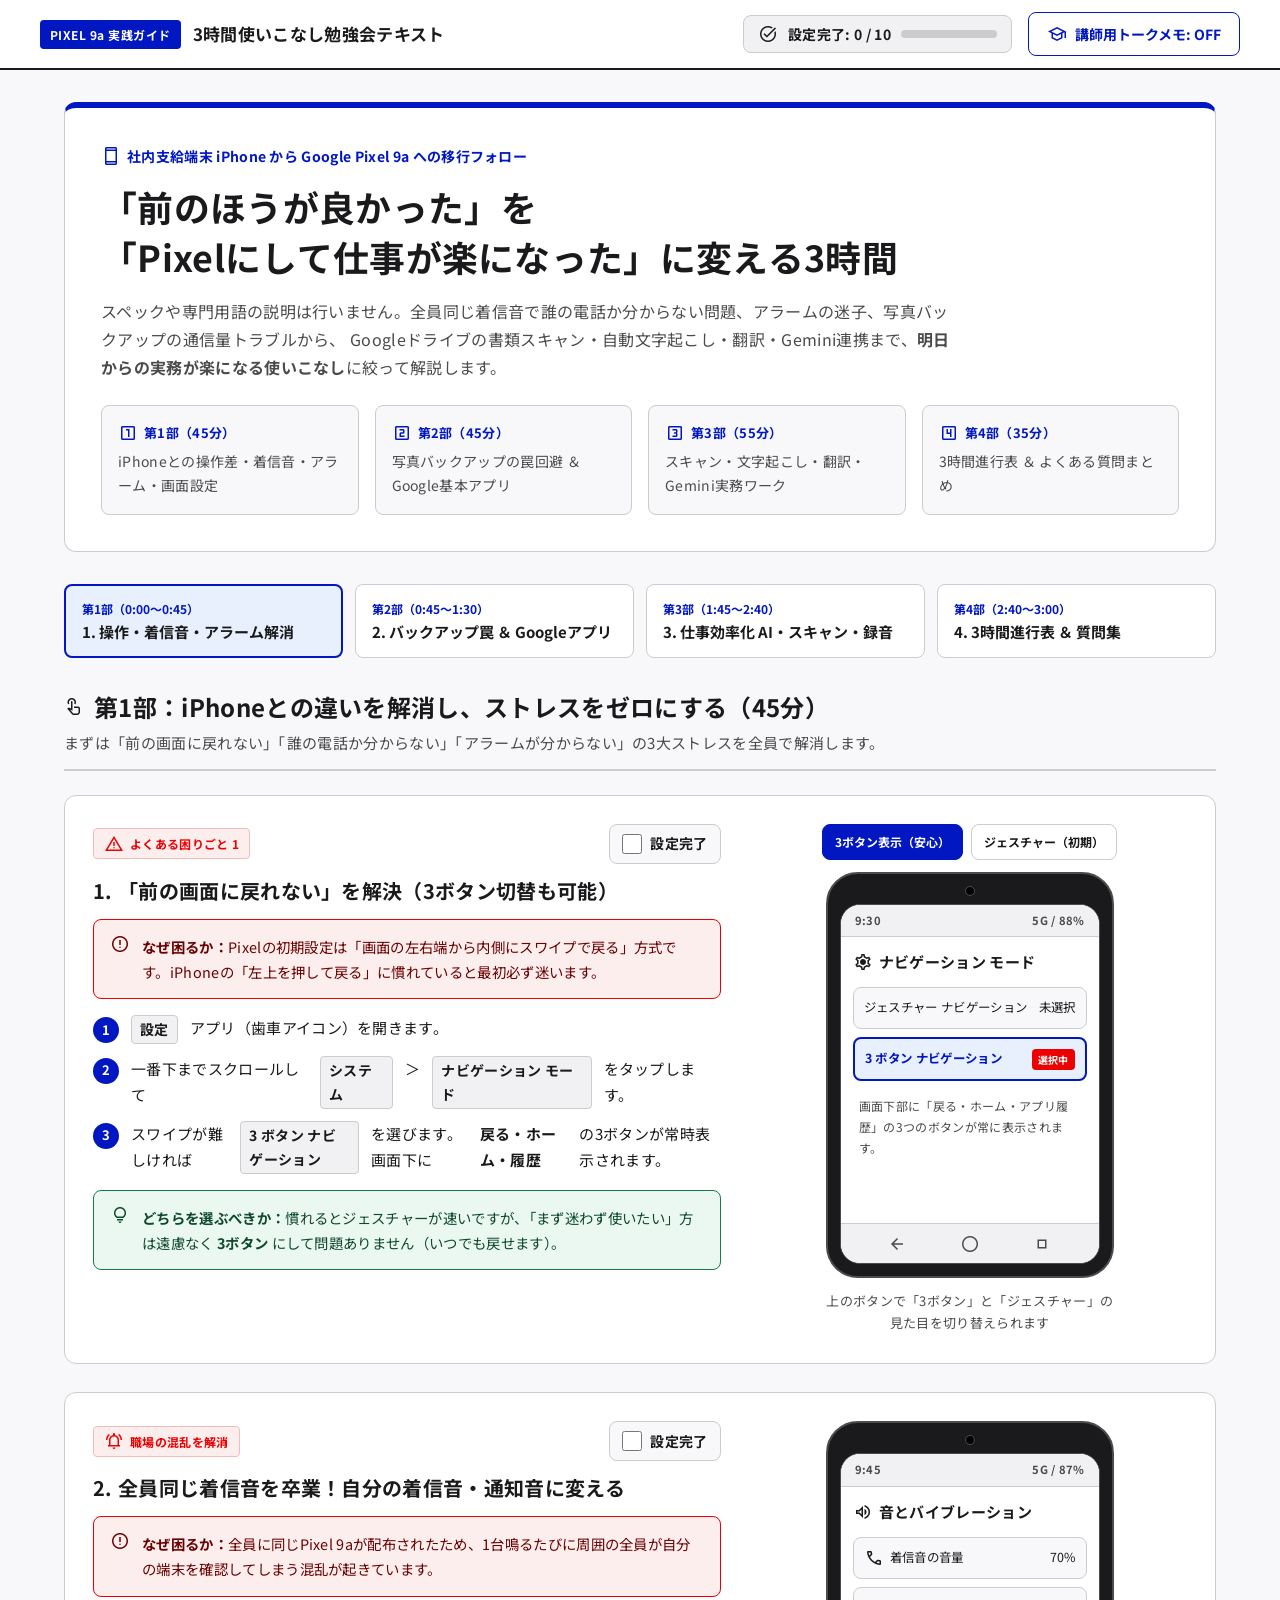
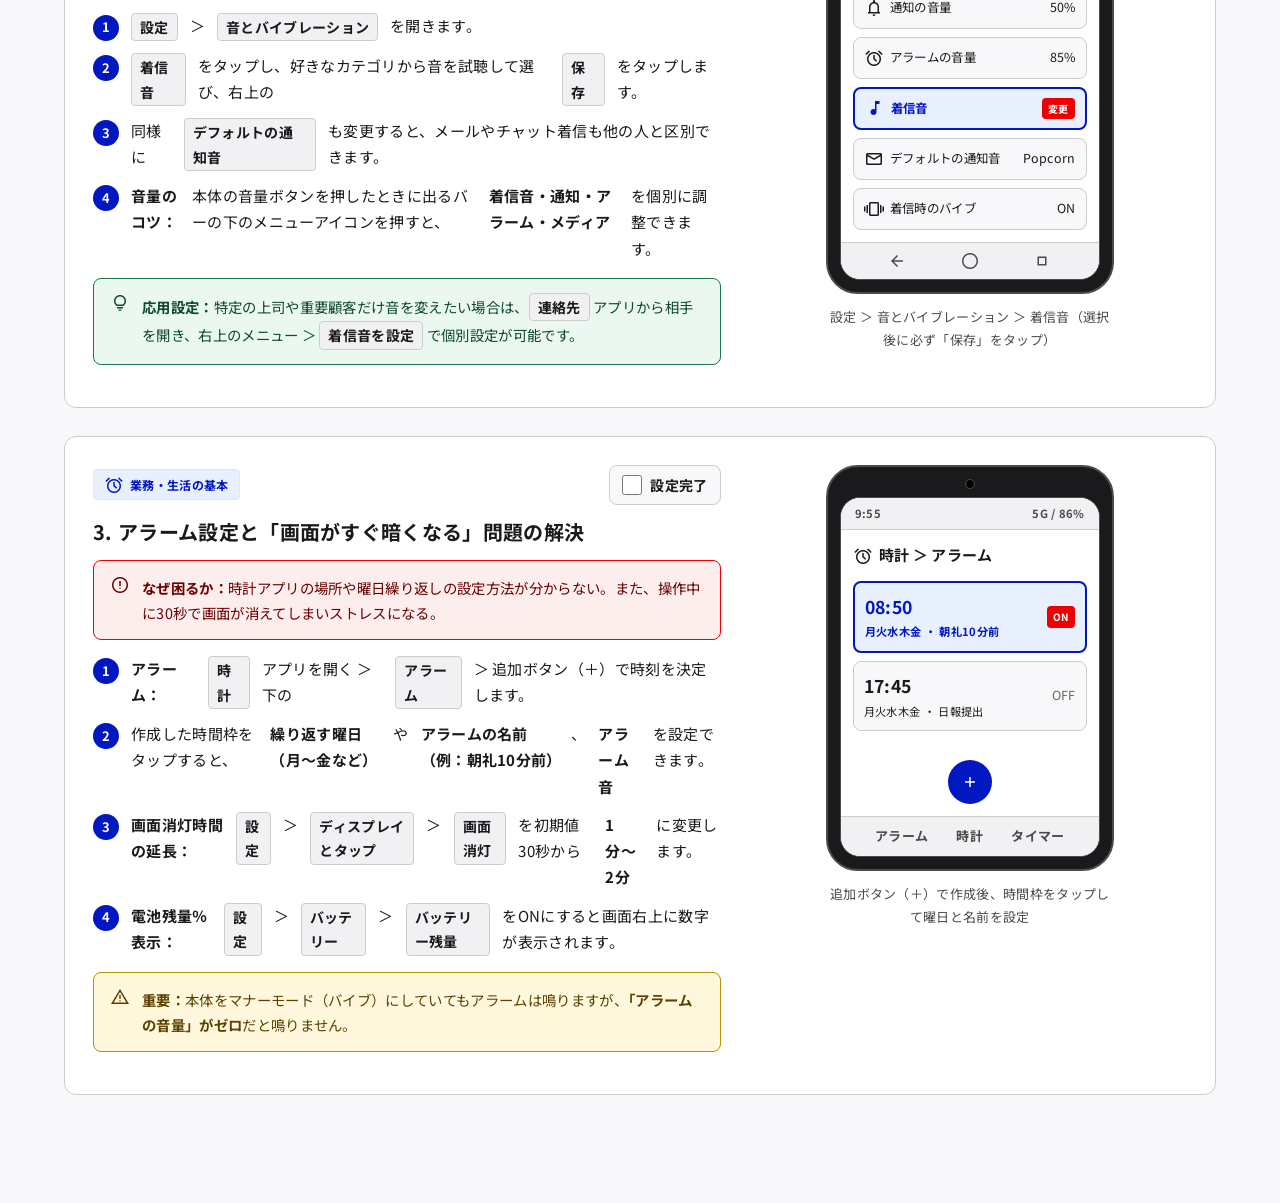
==== pixel9a/index.html @ 28991ae4 "feat: add DADS-compliant Pixel 9a 3-hour mastery workshop site at /pixel9a/" ====
<!DOCTYPE html>
<html lang="ja">
<head>
  <meta charset="UTF-8">
  <meta name="viewport" content="width=device-width, initial-scale=1.0">
  <title>Pixel 9a 仕事・生活 使いこなし3時間勉強会ガイド</title>
  <link rel="preconnect" href="https://fonts.googleapis.com">
  <link rel="preconnect" href="https://fonts.gstatic.com" crossorigin>
  <link href="https://fonts.googleapis.com/css2?family=Noto+Sans+JP:wght@400;500;700&display=swap" rel="stylesheet">
  <link href="https://fonts.googleapis.com/css2?family=Material+Symbols+Outlined:opsz,wght,FILL,GRAD@20..48,400..600,0..1,0" rel="stylesheet">
  <style>
    /* ==========================================================================
       Digital Agency Design System (DADS) Compliant Tokens & Base Styles
       ========================================================================== */
    :root {
      /* Color Palette - DADS */
      --dads-blue-1000: #00118F;
      --dads-blue-900: #0017C1;
      --dads-blue-800: #0027E8;
      --dads-blue-100: #D9E6FF;
      --dads-blue-50: #E8F0FE;

      --dads-grey-900: #1A1A1C;
      --dads-grey-700: #4B4B4D;
      --dads-grey-600: #666668;
      --dads-grey-400: #949497;
      --dads-grey-300: #CCCCCC;
      --dads-grey-100: #F1F1F4;
      --dads-grey-50: #F8F8FA;
      --dads-white: #FFFFFF;

      --dads-green-700: #197A4B;
      --dads-green-50: #EBF8F1;
      --dads-red-700: #EC0000;
      --dads-red-50: #FDEEEE;
      --dads-amber-800: #8A6100;
      --dads-amber-600: #B78F00;
      --dads-amber-50: #FFF8DC;
      --dads-focus: #FF9900;

      /* Typography */
      --font-sans: "Noto Sans JP", "Hiragino Sans", "Hiragino Kaku Gothic ProN", "Yu Gothic", sans-serif;

      /* Radii & Spacing */
      --radius-sm: 4px;
      --radius-md: 8px;
      --radius-lg: 12px;
    }

    * {
      box-sizing: border-box;
      margin: 0;
      padding: 0;
    }

    body {
      font-family: var(--font-sans);
      font-size: 16px;
      line-height: 1.75;
      letter-spacing: 0.02em;
      color: var(--dads-grey-900);
      background-color: var(--dads-grey-50);
      -webkit-font-smoothing: antialiased;
    }

    /* DADS Focus Ring */
    :focus-visible {
      outline: 3px solid var(--dads-focus);
      outline-offset: 2px;
    }

    .material-symbols-outlined {
      font-family: 'Material Symbols Outlined';
      font-weight: normal;
      font-style: normal;
      font-size: 20px;
      line-height: 1;
      display: inline-flex;
      align-items: center;
      justify-content: center;
      vertical-align: middle;
      user-select: none;
    }

    a {
      color: var(--dads-blue-900);
      text-decoration: underline;
      text-underline-offset: 3px;
    }
    a:hover {
      color: var(--dads-blue-1000);
      background-color: var(--dads-blue-50);
    }

    /* Top Header (DADS Global Header) */
    .dads-header {
      position: sticky;
      top: 0;
      z-index: 100;
      background-color: var(--dads-white);
      border-bottom: 2px solid var(--dads-grey-900);
      padding: 12px 24px;
    }

    .dads-header-inner {
      max-width: 1200px;
      margin: 0 auto;
      display: flex;
      flex-wrap: wrap;
      align-items: center;
      justify-content: space-between;
      gap: 16px;
    }

    .dads-brand {
      display: flex;
      align-items: center;
      gap: 12px;
    }

    .dads-brand-tag {
      background-color: var(--dads-blue-900);
      color: var(--dads-white);
      font-size: 0.75rem;
      font-weight: 700;
      padding: 4px 10px;
      border-radius: var(--radius-sm);
      letter-spacing: 0.04em;
    }

    .dads-brand-title {
      font-size: 1.0625rem;
      font-weight: 700;
      color: var(--dads-grey-900);
    }

    .dads-header-actions {
      display: flex;
      align-items: center;
      gap: 16px;
      flex-wrap: wrap;
    }

    .progress-status {
      display: flex;
      align-items: center;
      gap: 10px;
      background-color: var(--dads-grey-100);
      border: 1px solid var(--dads-grey-300);
      padding: 6px 14px;
      border-radius: var(--radius-md);
      font-size: 0.875rem;
      font-weight: 700;
    }

    .progress-track {
      width: 96px;
      height: 8px;
      background-color: var(--dads-grey-300);
      border-radius: var(--radius-sm);
      overflow: hidden;
    }

    .progress-fill {
      height: 100%;
      width: 0%;
      background-color: var(--dads-green-700);
      transition: width 0.2s ease;
    }

    /* DADS Buttons */
    .dads-btn {
      display: inline-flex;
      align-items: center;
      justify-content: center;
      gap: 8px;
      min-height: 44px;
      padding: 8px 18px;
      font-family: var(--font-sans);
      font-size: 0.875rem;
      font-weight: 700;
      border-radius: var(--radius-md);
      cursor: pointer;
      transition: background-color 0.15s, border-color 0.15s, color 0.15s;
    }

    .dads-btn-secondary {
      background-color: var(--dads-white);
      color: var(--dads-blue-900);
      border: 1.5px solid var(--dads-blue-900);
    }
    .dads-btn-secondary:hover {
      background-color: var(--dads-blue-50);
    }

    .dads-btn-primary {
      background-color: var(--dads-blue-900);
      color: var(--dads-white);
      border: 1.5px solid var(--dads-blue-900);
    }
    .dads-btn-primary:hover {
      background-color: var(--dads-blue-1000);
      border-color: var(--dads-blue-1000);
    }

    /* Layout Container */
    .container {
      max-width: 1200px;
      margin: 0 auto;
      padding: 32px 24px 80px;
    }

    /* DADS Hero Block */
    .hero-block {
      background-color: var(--dads-white);
      border: 1px solid var(--dads-grey-300);
      border-top: 6px solid var(--dads-blue-900);
      border-radius: var(--radius-lg);
      padding: 36px;
      margin-bottom: 32px;
    }

    .hero-kicker {
      display: inline-flex;
      align-items: center;
      gap: 6px;
      font-size: 0.875rem;
      font-weight: 700;
      color: var(--dads-blue-900);
      margin-bottom: 12px;
    }

    .hero-block h1 {
      font-size: clamp(1.5rem, 2.8vw, 2.25rem);
      line-height: 1.4;
      font-weight: 700;
      color: var(--dads-grey-900);
      margin-bottom: 16px;
    }

    .hero-lead {
      font-size: 1rem;
      color: var(--dads-grey-700);
      max-width: 860px;
      margin-bottom: 24px;
    }

    .hero-summary-grid {
      display: grid;
      grid-template-columns: repeat(auto-fit, minmax(230px, 1fr));
      gap: 16px;
    }

    .hero-summary-item {
      background-color: var(--dads-grey-50);
      border: 1px solid var(--dads-grey-300);
      border-radius: var(--radius-md);
      padding: 16px;
    }

    .hero-summary-label {
      font-size: 0.8125rem;
      font-weight: 700;
      color: var(--dads-blue-900);
      margin-bottom: 4px;
      display: flex;
      align-items: center;
      gap: 6px;
    }

    .hero-summary-desc {
      font-size: 0.875rem;
      color: var(--dads-grey-700);
    }

    /* DADS Tabs */
    .dads-tabs {
      display: grid;
      grid-template-columns: repeat(4, 1fr);
      gap: 12px;
      margin-bottom: 32px;
    }

    @media (max-width: 900px) {
      .dads-tabs {
        grid-template-columns: repeat(2, 1fr);
      }
    }
    @media (max-width: 540px) {
      .dads-tabs {
        grid-template-columns: 1fr;
      }
    }

    .dads-tab {
      background-color: var(--dads-white);
      border: 1.5px solid var(--dads-grey-300);
      border-radius: var(--radius-md);
      padding: 14px 16px;
      text-align: left;
      cursor: pointer;
      font-family: var(--font-sans);
      transition: border-color 0.15s, background-color 0.15s;
      min-height: 72px;
    }

    .dads-tab:hover {
      border-color: var(--dads-blue-900);
      background-color: var(--dads-blue-50);
    }

    .dads-tab.active {
      border-color: var(--dads-blue-900);
      border-width: 2px;
      background-color: var(--dads-blue-50);
    }

    .dads-tab-time {
      display: block;
      font-size: 0.75rem;
      font-weight: 700;
      color: var(--dads-blue-900);
      margin-bottom: 4px;
    }

    .dads-tab-title {
      display: block;
      font-size: 0.9375rem;
      font-weight: 700;
      color: var(--dads-grey-900);
    }

    /* Section */
    .part-section { display: none; }
    .part-section.active { display: block; }

    .section-heading {
      margin-bottom: 24px;
      padding-bottom: 12px;
      border-bottom: 2px solid var(--dads-grey-300);
    }

    .section-heading h2 {
      font-size: 1.5rem;
      line-height: 1.45;
      font-weight: 700;
      display: flex;
      align-items: center;
      gap: 10px;
      margin-bottom: 6px;
    }

    .section-heading p {
      font-size: 0.9375rem;
      color: var(--dads-grey-700);
    }

    /* Topic Card */
    .topic-card {
      background-color: var(--dads-white);
      border: 1px solid var(--dads-grey-300);
      border-radius: var(--radius-lg);
      padding: 28px;
      margin-bottom: 28px;
      display: grid;
      grid-template-columns: 1.3fr 0.9fr;
      gap: 32px;
      align-items: start;
    }

    @media (max-width: 880px) {
      .topic-card {
        grid-template-columns: 1fr;
      }
    }

    .topic-meta {
      display: flex;
      align-items: center;
      justify-content: space-between;
      gap: 12px;
      margin-bottom: 12px;
      flex-wrap: wrap;
    }

    /* DADS Tag / Chip */
    .dads-tag {
      display: inline-flex;
      align-items: center;
      gap: 6px;
      font-size: 0.75rem;
      font-weight: 700;
      padding: 4px 10px;
      border-radius: var(--radius-sm);
      border: 1px solid transparent;
    }

    .tag-blue { background-color: var(--dads-blue-50); color: var(--dads-blue-900); border-color: var(--dads-blue-100); }
    .tag-red { background-color: var(--dads-red-50); color: var(--dads-red-700); border-color: #f5bcbc; }
    .tag-green { background-color: var(--dads-green-50); color: var(--dads-green-700); border-color: #b7e1cd; }
    .tag-amber { background-color: var(--dads-amber-50); color: var(--dads-amber-800); border-color: #f0d788; }

    /* DADS Checkbox */
    .dads-check {
      display: inline-flex;
      align-items: center;
      gap: 8px;
      font-size: 0.875rem;
      font-weight: 700;
      cursor: pointer;
      padding: 6px 12px;
      border-radius: var(--radius-md);
      border: 1px solid var(--dads-grey-300);
      background-color: var(--dads-grey-50);
      min-height: 40px;
    }

    .dads-check input {
      width: 20px;
      height: 20px;
      accent-color: var(--dads-blue-900);
      cursor: pointer;
    }

    .topic-title {
      font-size: 1.25rem;
      line-height: 1.45;
      font-weight: 700;
      margin-bottom: 14px;
      color: var(--dads-grey-900);
    }

    /* DADS Notification Banner */
    .dads-banner {
      display: flex;
      align-items: flex-start;
      gap: 12px;
      padding: 14px 16px;
      border-radius: var(--radius-md);
      font-size: 0.9rem;
      margin: 14px 0;
      border: 1px solid;
    }

    .dads-banner-error {
      background-color: var(--dads-red-50);
      border-color: var(--dads-red-700);
      color: #6b0000;
    }

    .dads-banner-success {
      background-color: var(--dads-green-50);
      border-color: var(--dads-green-700);
      color: #0e4a2d;
    }

    .dads-banner-warning {
      background-color: var(--dads-amber-50);
      border-color: var(--dads-amber-600);
      color: #5c4000;
    }

    .instructor-note {
      display: none;
      background-color: var(--dads-amber-50);
      border: 1.5px dashed var(--dads-amber-600);
      border-radius: var(--radius-md);
      padding: 14px 16px;
      font-size: 0.875rem;
      margin-top: 14px;
      color: #5c4000;
    }

    body.instructor-mode .instructor-note {
      display: flex;
      gap: 10px;
      align-items: flex-start;
    }

    /* Ordered Steps */
    .steps {
      list-style: none;
      counter-reset: step;
      display: flex;
      flex-direction: column;
      gap: 12px;
      margin: 16px 0;
    }

    .steps li {
      counter-increment: step;
      display: flex;
      align-items: flex-start;
      gap: 12px;
      font-size: 0.9375rem;
    }

    .steps li::before {
      content: counter(step);
      flex: 0 0 26px;
      height: 26px;
      border-radius: 50%;
      background-color: var(--dads-blue-900);
      color: var(--dads-white);
      font-size: 0.8125rem;
      font-weight: 700;
      display: flex;
      align-items: center;
      justify-content: center;
      margin-top: 2px;
    }

    .menu-chip {
      display: inline-block;
      background-color: var(--dads-grey-100);
      border: 1px solid var(--dads-grey-300);
      padding: 1px 8px;
      border-radius: var(--radius-sm);
      font-weight: 700;
      font-size: 0.875rem;
      color: var(--dads-grey-900);
    }

    /* Pixel 9a Screen Simulator (Clean Schematic) */
    .phone-wrap {
      display: flex;
      flex-direction: column;
      align-items: center;
      gap: 12px;
    }

    .pixel-device {
      width: 288px;
      background-color: #1A1A1C;
      border-radius: 32px;
      padding: 12px;
      border: 2px solid #4B4B4D;
    }

    .pixel-notch {
      width: 10px;
      height: 10px;
      background-color: #000000;
      border-radius: 50%;
      border: 1.5px solid #4B4B4D;
      margin: 0 auto 8px;
    }

    .pixel-screen {
      background-color: var(--dads-white);
      border-radius: 20px;
      overflow: hidden;
      min-height: 360px;
      display: flex;
      flex-direction: column;
      justify-content: space-between;
      border: 1px solid #4B4B4D;
      font-size: 0.8125rem;
    }

    .sim-status {
      background-color: var(--dads-grey-100);
      padding: 6px 14px;
      display: flex;
      justify-content: space-between;
      align-items: center;
      font-size: 0.7rem;
      font-weight: 700;
      color: var(--dads-grey-700);
      border-bottom: 1px solid var(--dads-grey-300);
    }

    .sim-body {
      padding: 12px;
      flex: 1;
      display: flex;
      flex-direction: column;
      gap: 8px;
    }

    .sim-title {
      font-size: 0.9375rem;
      font-weight: 700;
      color: var(--dads-grey-900);
      margin-bottom: 4px;
      display: flex;
      align-items: center;
      gap: 6px;
    }

    .sim-row {
      display: flex;
      align-items: center;
      justify-content: space-between;
      padding: 9px 10px;
      background-color: var(--dads-grey-50);
      border-radius: var(--radius-md);
      border: 1px solid var(--dads-grey-300);
      font-size: 0.78rem;
      gap: 8px;
    }

    .sim-row-left {
      display: flex;
      align-items: center;
      gap: 6px;
    }

    .sim-row.highlight {
      background-color: var(--dads-blue-50);
      border: 2px solid var(--dads-blue-900);
      font-weight: 700;
      color: var(--dads-blue-900);
    }

    .sim-tap-badge {
      background-color: var(--dads-red-700);
      color: var(--dads-white);
      font-size: 0.625rem;
      font-weight: 700;
      padding: 2px 6px;
      border-radius: var(--radius-sm);
    }

    .sim-row.warn-row {
      background-color: var(--dads-red-50);
      border: 1.5px solid var(--dads-red-700);
      color: #6b0000;
    }

    .sim-navbar {
      background-color: var(--dads-grey-100);
      border-top: 1px solid var(--dads-grey-300);
      padding: 8px 20px;
      display: flex;
      justify-content: space-around;
      align-items: center;
      color: var(--dads-grey-700);
      font-weight: 700;
      font-size: 0.8125rem;
    }

    .gesture-bar {
      width: 84px;
      height: 4px;
      background-color: var(--dads-grey-900);
      border-radius: 999px;
      margin: 4px auto;
    }

    .sim-caption {
      font-size: 0.8125rem;
      color: var(--dads-grey-700);
      text-align: center;
      max-width: 290px;
    }

    .sim-switch {
      display: flex;
      gap: 8px;
      flex-wrap: wrap;
      justify-content: center;
    }

    .sim-btn {
      font-family: var(--font-sans);
      font-size: 0.75rem;
      padding: 6px 12px;
      border-radius: var(--radius-md);
      border: 1px solid var(--dads-grey-300);
      background-color: var(--dads-white);
      color: var(--dads-grey-900);
      cursor: pointer;
      font-weight: 700;
      min-height: 36px;
    }

    .sim-btn.active {
      background-color: var(--dads-blue-900);
      color: var(--dads-white);
      border-color: var(--dads-blue-900);
    }

    /* DADS Data Table */
    .dads-table-wrap {
      overflow-x: auto;
      background-color: var(--dads-white);
      border: 1px solid var(--dads-grey-300);
      border-radius: var(--radius-lg);
      margin-bottom: 28px;
    }

    table {
      width: 100%;
      border-collapse: collapse;
      font-size: 0.9375rem;
    }

    th, td {
      padding: 14px 16px;
      text-align: left;
      border-bottom: 1px solid var(--dads-grey-300);
    }

    th {
      background-color: var(--dads-grey-100);
      font-weight: 700;
      color: var(--dads-grey-900);
    }

    tr:last-child td { border-bottom: none; }

    /* Official Links Card */
    .official-links {
      background-color: var(--dads-white);
      border: 1px solid var(--dads-grey-300);
      border-radius: var(--radius-lg);
      padding: 24px;
      margin-top: 24px;
    }

    .official-links h3 {
      font-size: 1.0625rem;
      font-weight: 700;
      margin-bottom: 14px;
      display: flex;
      align-items: center;
      gap: 8px;
    }

    .link-grid {
      display: grid;
      grid-template-columns: repeat(auto-fit, minmax(260px, 1fr));
      gap: 12px;
      font-size: 0.875rem;
    }

    .link-item {
      display: flex;
      align-items: center;
      gap: 6px;
    }

    @media print {
      .dads-header, .dads-tabs, .sim-switch { display: none !important; }
      .part-section { display: block !important; margin-bottom: 40px; }
    }
  </style>
</head>
<body>

  <!-- Top Navigation -->
  <header class="dads-header">
    <div class="dads-header-inner">
      <div class="dads-brand">
        <span class="dads-brand-tag">PIXEL 9a 実践ガイド</span>
        <span class="dads-brand-title">3時間使いこなし勉強会テキスト</span>
      </div>
      <div class="dads-header-actions">
        <div class="progress-status" aria-live="polite">
          <span class="material-symbols-outlined">task_alt</span>
          <span>設定完了: <span id="doneCount">0</span> / <span id="totalCount">10</span></span>
          <div class="progress-track">
            <div class="progress-fill" id="progressFill"></div>
          </div>
        </div>
        <button type="button" class="dads-btn dads-btn-secondary" id="instructorBtn" onclick="toggleInstructorMode()">
          <span class="material-symbols-outlined">school</span>
          <span id="instructorBtnLabel">講師用トークメモ: OFF</span>
        </button>
      </div>
    </div>
  </header>

  <main class="container">

    <!-- Hero -->
    <section class="hero-block">
      <div class="hero-kicker">
        <span class="material-symbols-outlined">smartphone</span>
        <span>社内支給端末 iPhone から Google Pixel 9a への移行フォロー</span>
      </div>
      <h1>「前のほうが良かった」を<br>「Pixelにして仕事が楽になった」に変える3時間</h1>
      <p class="hero-lead">
        スペックや専門用語の説明は行いません。全員同じ着信音で誰の電話か分からない問題、アラームの迷子、写真バックアップの通信量トラブルから、
        Googleドライブの書類スキャン・自動文字起こし・翻訳・Gemini連携まで、<strong>明日からの実務が楽になる使いこなし</strong>に絞って解説します。
      </p>
      <div class="hero-summary-grid">
        <div class="hero-summary-item">
          <div class="hero-summary-label"><span class="material-symbols-outlined">looks_one</span>第1部（45分）</div>
          <div class="hero-summary-desc">iPhoneとの操作差・着信音・アラーム・画面設定</div>
        </div>
        <div class="hero-summary-item">
          <div class="hero-summary-label"><span class="material-symbols-outlined">looks_two</span>第2部（45分）</div>
          <div class="hero-summary-desc">写真バックアップの罠回避 ＆ Google基本アプリ</div>
        </div>
        <div class="hero-summary-item">
          <div class="hero-summary-label"><span class="material-symbols-outlined">looks_3</span>第3部（55分）</div>
          <div class="hero-summary-desc">スキャン・文字起こし・翻訳・Gemini実務ワーク</div>
        </div>
        <div class="hero-summary-item">
          <div class="hero-summary-label"><span class="material-symbols-outlined">looks_4</span>第4部（35分）</div>
          <div class="hero-summary-desc">3時間進行表 ＆ よくある質問まとめ</div>
        </div>
      </div>
    </section>

    <!-- Part Navigation Tabs -->
    <nav class="dads-tabs" aria-label="勉強会パート選択">
      <button type="button" class="dads-tab active" onclick="showPart('part1', this)">
        <span class="dads-tab-time">第1部（0:00〜0:45）</span>
        <span class="dads-tab-title">1. 操作・着信音・アラーム解消</span>
      </button>
      <button type="button" class="dads-tab" onclick="showPart('part2', this)">
        <span class="dads-tab-time">第2部（0:45〜1:30）</span>
        <span class="dads-tab-title">2. バックアップ罠 ＆ Googleアプリ</span>
      </button>
      <button type="button" class="dads-tab" onclick="showPart('part3', this)">
        <span class="dads-tab-time">第3部（1:45〜2:40）</span>
        <span class="dads-tab-title">3. 仕事効率化 AI・スキャン・録音</span>
      </button>
      <button type="button" class="dads-tab" onclick="showPart('part4', this)">
        <span class="dads-tab-time">第4部（2:40〜3:00）</span>
        <span class="dads-tab-title">4. 3時間進行表 ＆ 質問集</span>
      </button>
    </nav>

    <!-- ================= PART 1 ================= -->
    <section id="part1" class="part-section active">
      <div class="section-heading">
        <h2><span class="material-symbols-outlined">touch_app</span>第1部：iPhoneとの違いを解消し、ストレスをゼロにする（45分）</h2>
        <p>まずは「前の画面に戻れない」「誰の電話か分からない」「アラームが分からない」の3大ストレスを全員で解消します。</p>
      </div>

      <!-- Topic 1: Navigation -->
      <article class="topic-card">
        <div>
          <div class="topic-meta">
            <span class="dads-tag tag-red"><span class="material-symbols-outlined">report_problem</span>よくある困りごと 1</span>
            <label class="dads-check"><input type="checkbox" class="task-check" onchange="updateProgress()"> 設定完了</label>
          </div>
          <h3 class="topic-title">1. 「前の画面に戻れない」を解決（3ボタン切替も可能）</h3>
          <div class="dads-banner dads-banner-error">
            <span class="material-symbols-outlined">error</span>
            <div><strong>なぜ困るか：</strong>Pixelの初期設定は「画面の左右端から内側にスワイプで戻る」方式です。iPhoneの「左上を押して戻る」に慣れていると最初必ず迷います。</div>
          </div>
          <ol class="steps">
            <li><span class="menu-chip">設定</span> アプリ（歯車アイコン）を開きます。</li>
            <li>一番下までスクロールして <span class="menu-chip">システム</span> ＞ <span class="menu-chip">ナビゲーション モード</span> をタップします。</li>
            <li>スワイプが難しければ <span class="menu-chip">3 ボタン ナビゲーション</span> を選びます。画面下に <strong>戻る・ホーム・履歴</strong> の3ボタンが常時表示されます。</li>
          </ol>
          <div class="dads-banner dads-banner-success">
            <span class="material-symbols-outlined">lightbulb</span>
            <div><strong>どちらを選ぶべきか：</strong>慣れるとジェスチャーが速いですが、「まず迷わず使いたい」方は遠慮なく <strong>3ボタン</strong> にして問題ありません（いつでも戻せます）。</div>
          </div>
          <div class="instructor-note">
            <span class="material-symbols-outlined">school</span>
            <div><strong>講師メモ：</strong>開始10分で「戻れない人」が出ると進行が止まります。ここで全員に「画面下の戻るボタンを出したい人は今出しましょう」と声をかけると安心感が生まれます。</div>
          </div>
        </div>

        <div class="phone-wrap">
          <div class="sim-switch">
            <button type="button" class="sim-btn active" onclick="setNavSim('3btn', this)">3ボタン表示（安心）</button>
            <button type="button" class="sim-btn" onclick="setNavSim('gesture', this)">ジェスチャー（初期）</button>
          </div>
          <div class="pixel-device">
            <div class="pixel-notch"></div>
            <div class="pixel-screen">
              <div class="sim-status"><span>9:30</span><span>5G / 88%</span></div>
              <div class="sim-body">
                <div class="sim-title"><span class="material-symbols-outlined">settings</span>ナビゲーション モード</div>
                <div id="navRowGesture" class="sim-row"><span>ジェスチャー ナビゲーション</span><span>未選択</span></div>
                <div id="navRow3btn" class="sim-row highlight"><span>3 ボタン ナビゲーション</span><span class="sim-tap-badge">選択中</span></div>
                <div style="font-size:0.75rem; color:#4B4B4D; padding:6px;">
                  画面下部に「戻る・ホーム・アプリ履歴」の3つのボタンが常に表示されます。
                </div>
              </div>
              <div id="navSimBottom" class="sim-navbar">
                <span><span class="material-symbols-outlined">arrow_back</span></span>
                <span><span class="material-symbols-outlined">circle</span></span>
                <span><span class="material-symbols-outlined">stop</span></span>
              </div>
            </div>
          </div>
          <p class="sim-caption">上のボタンで「3ボタン」と「ジェスチャー」の見た目を切り替えられます</p>
        </div>
      </article>

      <!-- Topic 2: Ringtone -->
      <article class="topic-card">
        <div>
          <div class="topic-meta">
            <span class="dads-tag tag-red"><span class="material-symbols-outlined">notifications_active</span>職場の混乱を解消</span>
            <label class="dads-check"><input type="checkbox" class="task-check" onchange="updateProgress()"> 設定完了</label>
          </div>
          <h3 class="topic-title">2. 全員同じ着信音を卒業！自分の着信音・通知音に変える</h3>
          <div class="dads-banner dads-banner-error">
            <span class="material-symbols-outlined">error</span>
            <div><strong>なぜ困るか：</strong>全員に同じPixel 9aが配布されたため、1台鳴るたびに周囲の全員が自分の端末を確認してしまう混乱が起きています。</div>
          </div>
          <ol class="steps">
            <li><span class="menu-chip">設定</span> ＞ <span class="menu-chip">音とバイブレーション</span> を開きます。</li>
            <li><span class="menu-chip">着信音</span> をタップし、好きなカテゴリから音を試聴して選び、右上の <span class="menu-chip">保存</span> をタップします。</li>
            <li>同様に <span class="menu-chip">デフォルトの通知音</span> も変更すると、メールやチャット着信も他の人と区別できます。</li>
            <li><strong>音量のコツ：</strong>本体の音量ボタンを押したときに出るバーの下のメニューアイコンを押すと、<strong>着信音・通知・アラーム・メディア</strong>を個別に調整できます。</li>
          </ol>
          <div class="dads-banner dads-banner-success">
            <span class="material-symbols-outlined">lightbulb</span>
            <div><strong>応用設定：</strong>特定の上司や重要顧客だけ音を変えたい場合は、<span class="menu-chip">連絡先</span> アプリから相手を開き、右上のメニュー ＞ <span class="menu-chip">着信音を設定</span> で個別設定が可能です。</div>
          </div>
          <div class="instructor-note">
            <span class="material-symbols-outlined">school</span>
            <div><strong>講師メモ：</strong>ここは1分間「各自で違う音を選んで保存する時間」を取ります。試聴音が鳴るため、事前に「音を出して選んでください」と案内してください。</div>
          </div>
        </div>

        <div class="phone-wrap">
          <div class="pixel-device">
            <div class="pixel-notch"></div>
            <div class="pixel-screen">
              <div class="sim-status"><span>9:45</span><span>5G / 87%</span></div>
              <div class="sim-body">
                <div class="sim-title"><span class="material-symbols-outlined">volume_up</span>音とバイブレーション</div>
                <div class="sim-row"><span class="sim-row-left"><span class="material-symbols-outlined">call</span>着信音の音量</span><span>70%</span></div>
                <div class="sim-row"><span class="sim-row-left"><span class="material-symbols-outlined">notifications</span>通知の音量</span><span>50%</span></div>
                <div class="sim-row"><span class="sim-row-left"><span class="material-symbols-outlined">alarm</span>アラームの音量</span><span>85%</span></div>
                <div class="sim-row highlight"><span class="sim-row-left"><span class="material-symbols-outlined">music_note</span>着信音</span><span class="sim-tap-badge">変更</span></div>
                <div class="sim-row"><span class="sim-row-left"><span class="material-symbols-outlined">mail</span>デフォルトの通知音</span><span>Popcorn</span></div>
                <div class="sim-row"><span class="sim-row-left"><span class="material-symbols-outlined">vibration</span>着信時のバイブ</span><span>ON</span></div>
              </div>
              <div class="sim-navbar">
                <span class="material-symbols-outlined">arrow_back</span>
                <span class="material-symbols-outlined">circle</span>
                <span class="material-symbols-outlined">stop</span>
              </div>
            </div>
          </div>
          <p class="sim-caption">設定 ＞ 音とバイブレーション ＞ 着信音（選択後に必ず「保存」をタップ）</p>
        </div>
      </article>

      <!-- Topic 3: Alarm & Display -->
      <article class="topic-card">
        <div>
          <div class="topic-meta">
            <span class="dads-tag tag-blue"><span class="material-symbols-outlined">alarm</span>業務・生活の基本</span>
            <label class="dads-check"><input type="checkbox" class="task-check" onchange="updateProgress()"> 設定完了</label>
          </div>
          <h3 class="topic-title">3. アラーム設定と「画面がすぐ暗くなる」問題の解決</h3>
          <div class="dads-banner dads-banner-error">
            <span class="material-symbols-outlined">error</span>
            <div><strong>なぜ困るか：</strong>時計アプリの場所や曜日繰り返しの設定方法が分からない。また、操作中に30秒で画面が消えてしまいストレスになる。</div>
          </div>
          <ol class="steps">
            <li><strong>アラーム：</strong><span class="menu-chip">時計</span> アプリを開く ＞ 下の <span class="menu-chip">アラーム</span> ＞ 追加ボタン（＋）で時刻を決定します。</li>
            <li>作成した時間枠をタップすると、<strong>繰り返す曜日（月〜金など）</strong>や <strong>アラームの名前（例：朝礼10分前）</strong>、<strong>アラーム音</strong> を設定できます。</li>
            <li><strong>画面消灯時間の延長：</strong><span class="menu-chip">設定</span> ＞ <span class="menu-chip">ディスプレイとタップ</span> ＞ <span class="menu-chip">画面消灯</span> を初期値30秒から <strong>1分〜2分</strong> に変更します。</li>
            <li><strong>電池残量％表示：</strong><span class="menu-chip">設定</span> ＞ <span class="menu-chip">バッテリー</span> ＞ <span class="menu-chip">バッテリー残量</span> をONにすると画面右上に数字が表示されます。</li>
          </ol>
          <div class="dads-banner dads-banner-warning">
            <span class="material-symbols-outlined">warning</span>
            <div><strong>重要：</strong>本体をマナーモード（バイブ）にしていてもアラームは鳴りますが、<strong>「アラームの音量」がゼロ</strong>だと鳴りません。</div>
          </div>
        </div>

        <div class="phone-wrap">
          <div class="pixel-device">
            <div class="pixel-notch"></div>
            <div class="pixel-screen">
              <div class="sim-status"><span>9:55</span><span>5G / 86%</span></div>
              <div class="sim-body">
                <div class="sim-title"><span class="material-symbols-outlined">alarm</span>時計 ＞ アラーム</div>
                <div class="sim-row highlight">
                  <div>
                    <div style="font-size:1.1rem; font-weight:700;">08:50</div>
                    <div style="font-size:0.7rem;">月火水木金 ・ 朝礼10分前</div>
                  </div>
                  <span class="sim-tap-badge">ON</span>
                </div>
                <div class="sim-row">
                  <div>
                    <div style="font-size:1.1rem; font-weight:700;">17:45</div>
                    <div style="font-size:0.7rem;">月火水木金 ・ 日報提出</div>
                  </div>
                  <span style="color:#666668;">OFF</span>
                </div>
                <div style="margin-top:auto; text-align:center;">
                  <span style="display:inline-flex; align-items:center; justify-content:center; background:#0017C1; color:#fff; width:44px; height:44px; border-radius:50%;">
                    <span class="material-symbols-outlined">add</span>
                  </span>
                </div>
              </div>
              <div class="sim-navbar"><span>アラーム</span><span>時計</span><span>タイマー</span></div>
            </div>
          </div>
          <p class="sim-caption">追加ボタン（＋）で作成後、時間枠をタップして曜日と名前を設定</p>
        </div>
      </article>
    </section>

    <!-- ================= PART 2 ================= -->
    <section id="part2" class="part-section">
      <div class="section-heading">
        <h2><span class="material-symbols-outlined">cloud_done</span>第2部：デフォルトの罠を回避 ＆ Google基本アプリ（45分）</h2>
        <p>初期設定のまま放置すると「会社の容量がすぐ満杯」「外出先で通信量を大量消費」といった事故が起きやすいGoogleフォトのバックアップを正しく設定します。</p>
      </div>

      <!-- Topic 4: Google Photos Backup Trap -->
      <article class="topic-card">
        <div>
          <div class="topic-meta">
            <span class="dads-tag tag-red"><span class="material-symbols-outlined">warning</span>最重要：デフォルトの罠</span>
            <label class="dads-check"><input type="checkbox" class="task-check" onchange="updateProgress()"> 設定完了</label>
          </div>
          <h3 class="topic-title">4. 画像・動画のGoogleフォト バックアップ最適化</h3>
          <div class="dads-banner dads-banner-error">
            <span class="material-symbols-outlined">error</span>
            <div>
              <strong>デフォルト設定の何が問題か：</strong><br>
              1. 初期設定では「元の画質」や「モバイル通信」で動画までバックアップしようとし、<strong>通信量（ギガ）とGoogleドライブ容量を圧迫</strong>します。<br>
              2. 個人アカウントと会社アカウントを両方入れている場合、意図しないアカウントに写真が保存される事故が起きます。
            </div>
          </div>
          <ol class="steps">
            <li><span class="menu-chip">Google フォト</span> アプリを開く ＞ 右上の <strong>プロフィールアイコン</strong> をタップします。</li>
            <li>一番上に表示されている <strong>メールアドレス（会社アカウントになっているか）</strong> を確認します。</li>
            <li><span class="menu-chip">フォトの設定</span> ＞ <span class="menu-chip">バックアップ</span> をタップします。</li>
            <li><strong>画質の設定：</strong><span class="menu-chip">バックアップの画質</span> を <span class="menu-chip">保存容量の節約画質</span> に変更します（資料や現場写真なら見た目ほぼ変わらず容量を大幅節約できます）。</li>
            <li><strong>通信量の設定：</strong><span class="menu-chip">モバイルデータ通信の使用量</span> を開き、<span class="menu-chip">モバイルデータを使用して動画をバックアップ</span> を <strong>OFF</strong>、写真もWi-Fi接続時のみ（データ使用なし）に設定します。</li>
          </ol>
          <div class="dads-banner dads-banner-success">
            <span class="material-symbols-outlined">lightbulb</span>
            <div><strong>フォルダ別制御：</strong><span class="menu-chip">デバイスのフォルダをバックアップ</span> から、Screenshots やチャットアプリのフォルダ単位でON/OFFを切り替えられます。</div>
          </div>
          <div class="instructor-note">
            <span class="material-symbols-outlined">school</span>
            <div><strong>講師メモ：</strong>ここは全員の画面を見ながら「右上のアイコンからアドレス確認しましたか？」「動画のモバイル通信をOFFにしましたか？」と一つずつ確認するのが確実です。</div>
          </div>
        </div>

        <div class="phone-wrap">
          <div class="pixel-device">
            <div class="pixel-notch"></div>
            <div class="pixel-screen">
              <div class="sim-status"><span>10:20</span><span>5G / 84%</span></div>
              <div class="sim-body">
                <div class="sim-title"><span class="material-symbols-outlined">photo_library</span>バックアップ設定</div>
                <div class="sim-row"><span class="sim-row-left"><span class="material-symbols-outlined">cloud_upload</span>バックアップ</span><span style="color:#0017C1; font-weight:700;">ON</span></div>
                <div class="sim-row"><span class="sim-row-left"><span class="material-symbols-outlined">account_circle</span>アカウント確認</span><span>company@..</span></div>
                <div class="sim-row highlight"><span class="sim-row-left"><span class="material-symbols-outlined">high_quality</span>バックアップ画質</span><span>節約画質</span></div>
                <div class="sim-row warn-row"><span class="sim-row-left"><span class="material-symbols-outlined">signal_cellular_alt</span>モバイルで動画</span><span><strong>OFF推奨</strong></span></div>
                <div class="sim-row"><span class="sim-row-left"><span class="material-symbols-outlined">folder</span>デバイスのフォルダ</span><span>選択中</span></div>
              </div>
              <div class="sim-navbar">
                <span class="material-symbols-outlined">arrow_back</span>
                <span class="material-symbols-outlined">circle</span>
                <span class="material-symbols-outlined">stop</span>
              </div>
            </div>
          </div>
          <p class="sim-caption">「保存容量の節約画質」＋「動画のモバイル通信バックアップOFF」が鉄則です</p>
        </div>
      </article>

      <!-- Topic 5: Google Apps Guide -->
      <article class="topic-card">
        <div>
          <div class="topic-meta">
            <span class="dads-tag tag-blue"><span class="material-symbols-outlined">apps</span>iPhoneからの乗り換え整理</span>
            <label class="dads-check"><input type="checkbox" class="task-check" onchange="updateProgress()"> 確認完了</label>
          </div>
          <h3 class="topic-title">5. 迷わない！Google基本アプリの使いこなし早見表</h3>
          <p style="font-size:0.9375rem; color:var(--dads-grey-700); margin-bottom:12px;">
            iPhoneの「メール」「メモ」「Safari」を使っていた操作は、PixelではすべてGoogleの標準アプリに置き換わります（PCのChromeとも自動同期するのが最大の強みです）。
          </p>
          <ol class="steps">
            <li><strong>Gmail（メール）：</strong>メール一覧を左右にスワイプすると「アーカイブ（整理）」ができます。上部の検索バーで過去のメールも即座に検索できます。</li>
            <li><strong>Googleカレンダー：</strong>予定だけでなく「タスク（ToDo）」も登録できます。<strong>ホーム画面にウィジェットを置く</strong>と、アプリを開かずに次の予定が常に目に入ります。</li>
            <li><strong>Google Keep（メモ）：</strong>iPhoneのメモ帳の代わりです。チェックリスト、音声メモ、写真メモがそのままPCのブラウザでも閲覧・編集できます。</li>
            <li><strong>Chrome（ブラウザ）：</strong>会社のPCで見ていたタブやブックマーク、保存パスワードがPixelと自動同期します。</li>
          </ol>
          <div class="dads-banner dads-banner-success">
            <span class="material-symbols-outlined">lightbulb</span>
            <div><strong>ウィジェットの置き方：</strong>ホーム画面の何もない場所を長押し ＞ <span class="menu-chip">ウィジェット</span> ＞ <span class="menu-chip">カレンダー</span> や <span class="menu-chip">ドライブのスキャン</span> をドラッグして配置します。</div>
          </div>
        </div>

        <div class="phone-wrap">
          <div class="pixel-device">
            <div class="pixel-notch"></div>
            <div class="pixel-screen">
              <div class="sim-status"><span>10:40</span><span>Wi-Fi / 83%</span></div>
              <div class="sim-body">
                <div class="sim-title"><span class="material-symbols-outlined">home</span>ホーム画面おすすめ配置</div>
                <div style="background:#E8F0FE; border:1.5px solid #0017C1; border-radius:8px; padding:10px;">
                  <div style="font-size:0.7rem; font-weight:700; color:#0017C1; display:flex; align-items:center; gap:4px;">
                    <span class="material-symbols-outlined" style="font-size:16px;">calendar_today</span>カレンダー ウィジェット
                  </div>
                  <div style="font-size:0.82rem; font-weight:700; margin-top:4px;">13:00 定例ミーティング</div>
                  <div style="font-size:0.7rem; color:#4B4B4D;">15:30 取引先訪問</div>
                </div>
                <div style="display:grid; grid-template-columns:repeat(4,1fr); gap:6px; text-align:center; margin-top:6px; font-size:0.68rem;">
                  <div style="background:#FDEEEE; padding:8px 2px; border-radius:8px;"><span class="material-symbols-outlined">mail</span><br>Gmail</div>
                  <div style="background:#E8F0FE; padding:8px 2px; border-radius:8px;"><span class="material-symbols-outlined">map</span><br>マップ</div>
                  <div style="background:#FFF8DC; padding:8px 2px; border-radius:8px;"><span class="material-symbols-outlined">sticky_note_2</span><br>Keep</div>
                  <div style="background:#EBF8F1; padding:8px 2px; border-radius:8px;"><span class="material-symbols-outlined">add_to_drive</span><br>Drive</div>
                </div>
                <div class="sim-row highlight" style="margin-top:auto;">
                  <span class="sim-row-left"><span class="material-symbols-outlined">document_scanner</span>ドライブ スキャン</span>
                  <span>1タップ</span>
                </div>
              </div>
              <div class="sim-navbar">
                <span class="material-symbols-outlined">arrow_back</span>
                <span class="material-symbols-outlined">circle</span>
                <span class="material-symbols-outlined">stop</span>
              </div>
            </div>
          </div>
          <p class="sim-caption">ホーム画面に「カレンダー」と「ドライブスキャン」を置くと迷いません</p>
        </div>
      </article>
    </section>

    <!-- ================= PART 3 ================= -->
    <section id="part3" class="part-section">
      <div class="section-heading">
        <h2><span class="material-symbols-outlined">auto_awesome</span>第3部：仕事と生活が激変する「Pixel × AI」機能ハンズオン（55分）</h2>
        <p>「iPhoneのほうが良かった」という声を「これがあるならPixelが便利」に変える、実務直結の4大機能（スキャン・文字起こし・翻訳/かこって検索・Gemini）を体験します。</p>
      </div>

      <!-- Topic 6: Google Drive Scan -->
      <article class="topic-card">
        <div>
          <div class="topic-meta">
            <span class="dads-tag tag-green"><span class="material-symbols-outlined">document_scanner</span>紙資料・領収書のデジタル化</span>
            <label class="dads-check"><input type="checkbox" class="task-check" onchange="updateProgress()"> 体験完了</label>
          </div>
          <h3 class="topic-title">6. Googleドライブの強力スキャン（書類・領収書を即PDF化）</h3>
          <div class="dads-banner dads-banner-error">
            <span class="material-symbols-outlined">error</span>
            <div><strong>普通のカメラで撮ると：</strong>机が写り込んだり、斜めになったり、影が入って見づらい画像になり、あとから探すのも困難です。</div>
          </div>
          <ol class="steps">
            <li><span class="menu-chip">Google ドライブ</span> アプリを開く ＞ 右下の <span class="menu-chip">カメラアイコン</span> をタップします。</li>
            <li>領収書や書類にカメラを向けると、<strong>青い枠が自動で紙を認識</strong>し、手を止めると自動シャッターが切れます。</li>
            <li>傾き補正・影消し・汚れ除去（指の写り込み消去）もワンタップで完了します。複数ページなら追加ボタンで連続撮影できます。</li>
            <li><span class="menu-chip">保存</span> を押すと、<strong>中身の文字まで検索できるPDF</strong> としてGoogleドライブに保存されます。</li>
          </ol>
          <div class="dads-banner dads-banner-success">
            <span class="material-symbols-outlined">lightbulb</span>
            <div><strong>検索のメリット：</strong>PDF内の文字が自動認識（OCR）されるため、あとからドライブの検索窓で「タクシー」「店舗名」と入力するだけで領収書が見つかります。</div>
          </div>
        </div>

        <div class="phone-wrap">
          <div class="pixel-device">
            <div class="pixel-notch"></div>
            <div class="pixel-screen">
              <div class="sim-status"><span>11:10</span><span>Wi-Fi / 80%</span></div>
              <div class="sim-body" style="background:#1A1A1C; color:#FFFFFF;">
                <div style="display:flex; justify-content:space-between; font-size:0.75rem;">
                  <span>閉じる</span>
                  <span style="color:#D9E6FF; font-weight:700;">自動撮影 ON</span>
                </div>
                <div style="flex:1; border:3px solid #4285F4; border-radius:8px; background:#FFFFFF; color:#1A1A1C; padding:14px; margin:8px 6px; display:flex; flex-direction:column; justify-content:space-between;">
                  <div style="font-weight:700; font-size:0.85rem; border-bottom:1px dashed #CCCCCC; padding-bottom:4px;">領収書</div>
                  <div style="font-size:0.74rem; color:#4B4B4D;">2026年11月15日<br>株式会社〇〇 御中<br><strong>合計 3,850円</strong></div>
                  <div style="font-size:0.68rem; color:#0017C1; text-align:right; font-weight:700;">青い枠で自動補正済み</div>
                </div>
                <div style="display:flex; justify-content:space-around; font-size:0.72rem; padding-top:4px;">
                  <span>切り抜き</span><span>色調整</span><span>汚れ除去</span>
                </div>
              </div>
              <div class="sim-navbar" style="background:#1A1A1C; color:#FFFFFF; border-color:#4B4B4D;"><span>＋ 追加</span><span style="color:#D9E6FF;">保存 (.pdf)</span></div>
            </div>
          </div>
          <p class="sim-caption">ドライブ右下「カメラ」＞ 書類にかざすだけで綺麗なPDFに変換</p>
        </div>
      </article>

      <!-- Topic 7: Recorder Transcription -->
      <article class="topic-card">
        <div>
          <div class="topic-meta">
            <span class="dads-tag tag-green"><span class="material-symbols-outlined">mic</span>議事録作成の効率化</span>
            <label class="dads-check"><input type="checkbox" class="task-check" onchange="updateProgress()"> 体験完了</label>
          </div>
          <h3 class="topic-title">7. レコーダー：録音しながらリアルタイム文字起こし＆要約</h3>
          <div class="dads-banner dads-banner-error">
            <span class="material-symbols-outlined">error</span>
            <div><strong>これまでの課題：</strong>会議のメモを取るのに必死で議論に参加できない。長時間の録音をあとから聞き直す時間もない。</div>
          </div>
          <ol class="steps">
            <li>Pixel標準の <span class="menu-chip">レコーダー</span> アプリを開きます（初回は右上アイコン ＞ <span class="menu-chip">レコーダーの設定</span> ＞ 文字起こしの言語が「日本語」か確認）。</li>
            <li>録音ボタンを押して、画面上部の <span class="menu-chip">文字起こし</span> タブをタップします。<strong>話した言葉がリアルタイムで日本語テキスト化</strong>されます。</li>
            <li>録音停止後、上部の <span class="menu-chip">要約</span> をタップすると、AIが会議の要点を箇条書きに整理します。</li>
            <li>共有ボタンから「Googleドキュメントにコピー」を選べば、そのまま議事録の下書きが完成します。</li>
          </ol>
          <div class="dads-banner dads-banner-success">
            <span class="material-symbols-outlined">lightbulb</span>
            <div><strong>音声の頭出し機能：</strong>文字起こしされたテキスト内の単語をタップすると、<strong>その言葉が話された瞬間の音声</strong>からすぐに再生できます。</div>
          </div>
        </div>

        <div class="phone-wrap">
          <div class="pixel-device">
            <div class="pixel-notch"></div>
            <div class="pixel-screen">
              <div class="sim-status"><span>11:25</span><span>Wi-Fi / 78%</span></div>
              <div class="sim-body">
                <div style="display:flex; justify-content:space-between; align-items:center;">
                  <span class="sim-title" style="margin:0;"><span class="material-symbols-outlined">mic</span>レコーダー</span>
                  <span style="background:#FDEEEE; color:#EC0000; font-size:0.68rem; padding:2px 8px; border-radius:4px; font-weight:700;">録音中 02:14</span>
                </div>
                <div style="display:flex; gap:10px; font-size:0.75rem; border-bottom:1px solid #CCCCCC; padding-bottom:6px;">
                  <span style="color:#666668;">音声波形</span>
                  <span style="color:#0017C1; font-weight:700; border-bottom:2px solid #0017C1;">文字起こし</span>
                  <span style="color:#666668;">要約</span>
                </div>
                <div style="font-size:0.76rem; color:#1A1A1C; line-height:1.55; background:#F8F8FA; padding:10px; border-radius:8px; border:1px solid #CCCCCC; flex:1;">
                  「来週の定例会議ですが、資料は木曜日までにドライブへ共有お願いします。」<br><br>
                  <span style="color:#0017C1;">「承知しました。スキャンしたPDFも入れておきます。」</span>
                </div>
                <div class="sim-row highlight"><span class="sim-row-left"><span class="material-symbols-outlined">summarize</span>録音後に「要約」で箇条書き</span><span>AI</span></div>
              </div>
              <div class="sim-navbar">
                <span class="material-symbols-outlined">arrow_back</span>
                <span class="material-symbols-outlined">stop_circle</span>
                <span class="material-symbols-outlined">stop</span>
              </div>
            </div>
          </div>
          <p class="sim-caption">話すそばから文字になり、あとからキーワード検索で頭出し可能</p>
        </div>
      </article>

      <!-- Topic 8: Circle to Search & Translation -->
      <article class="topic-card">
        <div>
          <div class="topic-meta">
            <span class="dads-tag tag-blue"><span class="material-symbols-outlined">translate</span>スクショ不要の瞬間検索＆翻訳</span>
            <label class="dads-check"><input type="checkbox" class="task-check" onchange="updateProgress()"> 体験完了</label>
          </div>
          <h3 class="topic-title">8. 「かこって検索」とリアルタイム画面翻訳</h3>
          <div class="dads-banner dads-banner-error">
            <span class="material-symbols-outlined">error</span>
            <div><strong>これまでの課題：</strong>「英語のエラー画面やPDFの文章を翻訳したい」「画像に写っている商品を調べたい」ときに、アプリ切り替えやコピペに手間がかかる。</div>
          </div>
          <ol class="steps">
            <li><strong>かこって検索：</strong>どの画面を開いていても、画面一番下のバー（3ボタンの人は真ん中のホームボタン）を<strong>長押し</strong>します。</li>
            <li>画面が反応したら、調べたい文字や画像を<strong>指で丸く囲む</strong>だけで即座にGoogle検索が実行されます。</li>
            <li><strong>画面まるごと翻訳：</strong>同じ長押し画面の右下に出る <span class="menu-chip">翻訳アイコン</span> をタップすると、英語ページや画像内の文字も<strong>その場ですべて日本語に翻訳</strong>されます。</li>
          </ol>
          <div class="dads-banner dads-banner-success">
            <span class="material-symbols-outlined">lightbulb</span>
            <div><strong>対面会話や紙の説明書には：</strong><span class="menu-chip">Google 翻訳</span> アプリの「会話」モードや「カメラ入力」を使うと便利です。</div>
          </div>
        </div>

        <div class="phone-wrap">
          <div class="pixel-device">
            <div class="pixel-notch"></div>
            <div class="pixel-screen">
              <div class="sim-status"><span>11:40</span><span>5G / 76%</span></div>
              <div class="sim-body" style="background-color:#E8F0FE;">
                <div class="sim-title"><span class="material-symbols-outlined">search</span>かこって検索</div>
                <div style="border:2px dashed #0017C1; border-radius:12px; padding:12px; background:#FFFFFF; text-align:center;">
                  <div style="font-size:0.75rem; color:#4B4B4D;">英文マニュアル / 気になる画像</div>
                  <div style="font-weight:700; color:#0017C1; margin:6px 0;">"Check the backup settings"</div>
                  <div style="background:#EBF8F1; color:#197A4B; padding:6px 8px; border-radius:6px; font-size:0.75rem; font-weight:700;">
                    日本語翻訳：「バックアップ設定を確認」
                  </div>
                </div>
                <div class="sim-row highlight" style="margin-top:auto;">
                  <span class="sim-row-left"><span class="material-symbols-outlined">translate</span>右下の「翻訳」ボタン</span>
                  <span>即時変換</span>
                </div>
              </div>
              <div class="sim-navbar">
                <span class="material-symbols-outlined">arrow_back</span>
                <span style="color:#0017C1;">ホーム長押し</span>
                <span class="material-symbols-outlined">stop</span>
              </div>
            </div>
          </div>
          <p class="sim-caption">ホームボタン（または下部バー）長押し ＞ 囲む または 翻訳ボタン</p>
        </div>
      </article>

      <!-- Topic 9: Gemini -->
      <article class="topic-card">
        <div>
          <div class="topic-meta">
            <span class="dads-tag tag-amber"><span class="material-symbols-outlined">assistant</span>Workspace連携</span>
            <label class="dads-check"><input type="checkbox" class="task-check" onchange="updateProgress()"> 体験完了</label>
          </div>
          <h3 class="topic-title">9. 電源ボタン長押しでGemini呼び出し（予定登録・下書き）</h3>
          <ol class="steps">
            <li>本体右側面の <strong>電源ボタンを長押し</strong> すると、どの画面からでも Gemini が起動します（電源を切る時は「電源ボタン＋音量上」を同時押し）。</li>
            <li>マイクボタンを押して、<strong>人にお願いするように話しかける</strong>だけで操作が完了します。</li>
            <li><strong>実務での活用例：</strong><br>
              ・「明日14時に〇〇社と打ち合わせをカレンダーに登録して」<br>
              ・「取引先へ日程変更のお詫びメールを丁寧な敬語で下書きして」<br>
              ・「今開いているWebページを3行で要約して」
            </li>
          </ol>
          <div class="dads-banner dads-banner-success">
            <span class="material-symbols-outlined">lightbulb</span>
            <div><strong>操作に迷ったときも：</strong>「Pixelで着信音を変える手順を教えて」とGeminiに直接質問すれば、その場で手順を案内してくれます。</div>
          </div>
        </div>

        <div class="phone-wrap">
          <div class="pixel-device">
            <div class="pixel-notch"></div>
            <div class="pixel-screen">
              <div class="sim-status"><span>11:55</span><span>5G / 75%</span></div>
              <div class="sim-body" style="justify-content:flex-end;">
                <div style="background:#F1F1F4; border:1px solid #CCCCCC; padding:10px; border-radius:8px; font-size:0.76rem; margin-bottom:6px;">
                  音声入力：「明日10時に経費精算リマインダーをカレンダーに入れて」
                </div>
                <div style="background:#E8F0FE; border:1.5px solid #0017C1; padding:10px; border-radius:8px; font-size:0.76rem;">
                  <strong>Gemini：</strong><br>
                  Googleカレンダーに「経費精算（明日 10:00〜10:30）」を作成しました。
                </div>
              </div>
              <div class="sim-navbar">
                <span class="material-symbols-outlined">arrow_back</span>
                <span class="material-symbols-outlined">circle</span>
                <span class="material-symbols-outlined">stop</span>
              </div>
            </div>
          </div>
          <p class="sim-caption">電源ボタン長押しで、カレンダー登録もメール下書きも音声で完結</p>
        </div>
      </article>
    </section>

    <!-- ================= PART 4 ================= -->
    <section id="part4" class="part-section">
      <div class="section-heading">
        <h2><span class="material-symbols-outlined">schedule</span>第4部：3時間勉強会タイムテーブル ＆ よくある質問（35分）</h2>
        <p>勉強会当日の進行表と、参加者からよく出る質問への回答集です。</p>
      </div>

      <div class="dads-table-wrap">
        <table>
          <thead>
            <tr>
              <th>時間</th>
              <th>パート</th>
              <th>実施内容・ハンズオン</th>
              <th>到達ゴール（参加者の状態）</th>
            </tr>
          </thead>
          <tbody>
            <tr>
              <td><strong>0:00〜0:15</strong></td>
              <td>導入</td>
              <td>なぜPixel 9aになったか／Google Workspaceとの連携メリット</td>
              <td>「便利になるかもしれない」と前向きになる</td>
            </tr>
            <tr>
              <td><strong>0:15〜0:45</strong></td>
              <td>第1部</td>
              <td>3ボタン設定・着信音変更・アラーム・画面消灯延長</td>
              <td>「戻れない」「誰の電話か不明」が解消</td>
            </tr>
            <tr>
              <td><strong>0:45〜1:30</strong></td>
              <td>第2部</td>
              <td>Googleフォトバックアップ最適化・Gmail/カレンダー/Keep体験</td>
              <td>通信量と保存先ミスの不安が消える</td>
            </tr>
            <tr>
              <td><strong>1:30〜1:45</strong></td>
              <td>休憩</td>
              <td>15分休憩・個別質問受付</td>
              <td>—</td>
            </tr>
            <tr>
              <td><strong>1:45〜2:40</strong></td>
              <td>第3部</td>
              <td>ドライブ書類スキャン・レコーダー文字起こし・翻訳・Gemini</td>
              <td>「これなら仕事で使える」と実務体験</td>
            </tr>
            <tr>
              <td><strong>2:40〜3:00</strong></td>
              <td>第4部</td>
              <td>ウィジェット配置・チェックリスト確認・全体Q&amp;A</td>
              <td>自分の業務に合わせた設定が完了</td>
            </tr>
          </tbody>
        </table>
      </div>

      <article class="topic-card" style="grid-template-columns: 1fr;">
        <div>
          <div class="topic-meta">
            <span class="dads-tag tag-amber"><span class="material-symbols-outlined">help</span>よくある質問 Q&amp;A</span>
            <label class="dads-check"><input type="checkbox" class="task-check" onchange="updateProgress()"> 勉強会完了</label>
          </div>
          <h3 class="topic-title">10. iPhone乗り換え組からの「よくある質問」</h3>
          <ul style="padding-left:20px; display:flex; flex-direction:column; gap:14px; font-size:0.9375rem; margin-top:12px;">
            <li><strong>Q. 電源の切り方が分かりません（電源ボタン長押しでGeminiが出てしまいます）</strong><br>
              A. Pixel 9aは <strong>「電源ボタン ＋ 音量（上）ボタン」を同時に押す</strong> か、画面上から2回下にスワイプして右下の電源アイコンをタップします。</li>
            <li><strong>Q. スクリーンショットの撮り方は？</strong><br>
              A. <strong>「電源ボタン ＋ 音量（下）ボタン」を同時に短く押す</strong> か、アプリ履歴画面（■ボタン）の下にある「スクリーンショット」をタップします。</li>
            <li><strong>Q. コントロールセンター（Wi-Fiやライトの画面）はどこですか？</strong><br>
              A. 画面の一番上から下にスワイプすると通知、<strong>もう一度下にスワイプ</strong>するとWi-Fi・Bluetooth・機内モード・ライトなどのパネルが開きます。</li>
            <li><strong>Q. 文字入力（フリック入力やローマ字入力）を切り替えたい</strong><br>
              A. キーボード左下の地球儀アイコン（または設定歯車アイコン）から、12キー（ケータイ打ち）／QWERTY（ローマ字）をいつでも切り替えられます。</li>
          </ul>
        </div>
      </article>

      <div class="official-links">
        <h3><span class="material-symbols-outlined">open_in_new</span>公式Googleヘルプ リファレンス（勉強会後の自習用）</h3>
        <div class="link-grid">
          <div class="link-item"><span class="material-symbols-outlined">chevron_right</span><a href="https://support.google.com/pixelphone/answer/6073614?hl=ja" target="_blank" rel="noopener">Google Pixel を使いこなす（ナビゲーション操作）</a></div>
          <div class="link-item"><span class="material-symbols-outlined">chevron_right</span><a href="https://support.google.com/pixelphone/answer/2819577?hl=ja" target="_blank" rel="noopener">音、バイブレーション、着信音の変更</a></div>
          <div class="link-item"><span class="material-symbols-outlined">chevron_right</span><a href="https://support.google.com/clock/answer/2840926?hl=ja" target="_blank" rel="noopener">時計アプリでアラームを設定する</a></div>
          <div class="link-item"><span class="material-symbols-outlined">chevron_right</span><a href="https://support.google.com/pixelphone/answer/6193313?hl=ja&co=GENIE.Platform%3DAndroid" target="_blank" rel="noopener">Googleフォトの写真・動画バックアップ設定</a></div>
          <div class="link-item"><span class="material-symbols-outlined">chevron_right</span><a href="https://support.google.com/drive/answer/3145835?hl=ja&co=GENIE.Platform%3DAndroid" target="_blank" rel="noopener">Googleドライブでドキュメントをスキャンする</a></div>
          <div class="link-item"><span class="material-symbols-outlined">chevron_right</span><a href="https://support.google.com/pixelphone/answer/16267698?hl=ja" target="_blank" rel="noopener">レコーダーで文字起こし・要約を作成する</a></div>
          <div class="link-item"><span class="material-symbols-outlined">chevron_right</span><a href="https://support.google.com/pixelphone/answer/14508957?hl=ja" target="_blank" rel="noopener">「かこって検索」で画面を検索・翻訳する</a></div>
          <div class="link-item"><span class="material-symbols-outlined">chevron_right</span><a href="https://support.google.com/pixelphone/answer/15283615?hl=ja" target="_blank" rel="noopener">Google Pixel で Gemini を使用する</a></div>
        </div>
      </div>
    </section>

  </main>

  <script>
    function showPart(partId, tabEl) {
      document.querySelectorAll('.part-section').forEach(sec => sec.classList.remove('active'));
      document.getElementById(partId).classList.add('active');
      document.querySelectorAll('.dads-tab').forEach(tab => tab.classList.remove('active'));
      if (tabEl) tabEl.classList.add('active');
      window.scrollTo({ top: 0, behavior: 'smooth' });
    }

    function setNavSim(mode, btn) {
      btn.parentElement.querySelectorAll('.sim-btn').forEach(b => b.classList.remove('active'));
      btn.classList.add('active');
      const r3 = document.getElementById('navRow3btn');
      const rg = document.getElementById('navRowGesture');
      const bot = document.getElementById('navSimBottom');
      if (mode === '3btn') {
        r3.classList.add('highlight'); r3.querySelector('span:last-child').outerHTML = '<span class="sim-tap-badge">選択中</span>';
        rg.classList.remove('highlight'); rg.querySelector('span:last-child').outerHTML = '<span>未選択</span>';
        bot.innerHTML = '<span class="material-symbols-outlined">arrow_back</span><span class="material-symbols-outlined">circle</span><span class="material-symbols-outlined">stop</span>';
      } else {
        rg.classList.add('highlight'); rg.querySelector('span:last-child').outerHTML = '<span class="sim-tap-badge">選択中</span>';
        r3.classList.remove('highlight'); r3.querySelector('span:last-child').outerHTML = '<span>未選択</span>';
        bot.innerHTML = '<div class="gesture-bar"></div>';
      }
    }

    function toggleInstructorMode() {
      const isOn = document.body.classList.toggle('instructor-mode');
      const btn = document.getElementById('instructorBtn');
      const lbl = document.getElementById('instructorBtnLabel');
      btn.classList.toggle('dads-btn-primary', isOn);
      btn.classList.toggle('dads-btn-secondary', !isOn);
      lbl.textContent = isOn ? '講師用トークメモ: ON' : '講師用トークメモ: OFF';
    }

    function updateProgress() {
      const checks = document.querySelectorAll('.task-check');
      const done = Array.from(checks).filter(c => c.checked).length;
      document.getElementById('totalCount').textContent = checks.length;
      document.getElementById('doneCount').textContent = done;
      document.getElementById('progressFill').style.width = ((done / checks.length) * 100) + '%';
    }

    updateProgress();
  </script>
</body>
</html>
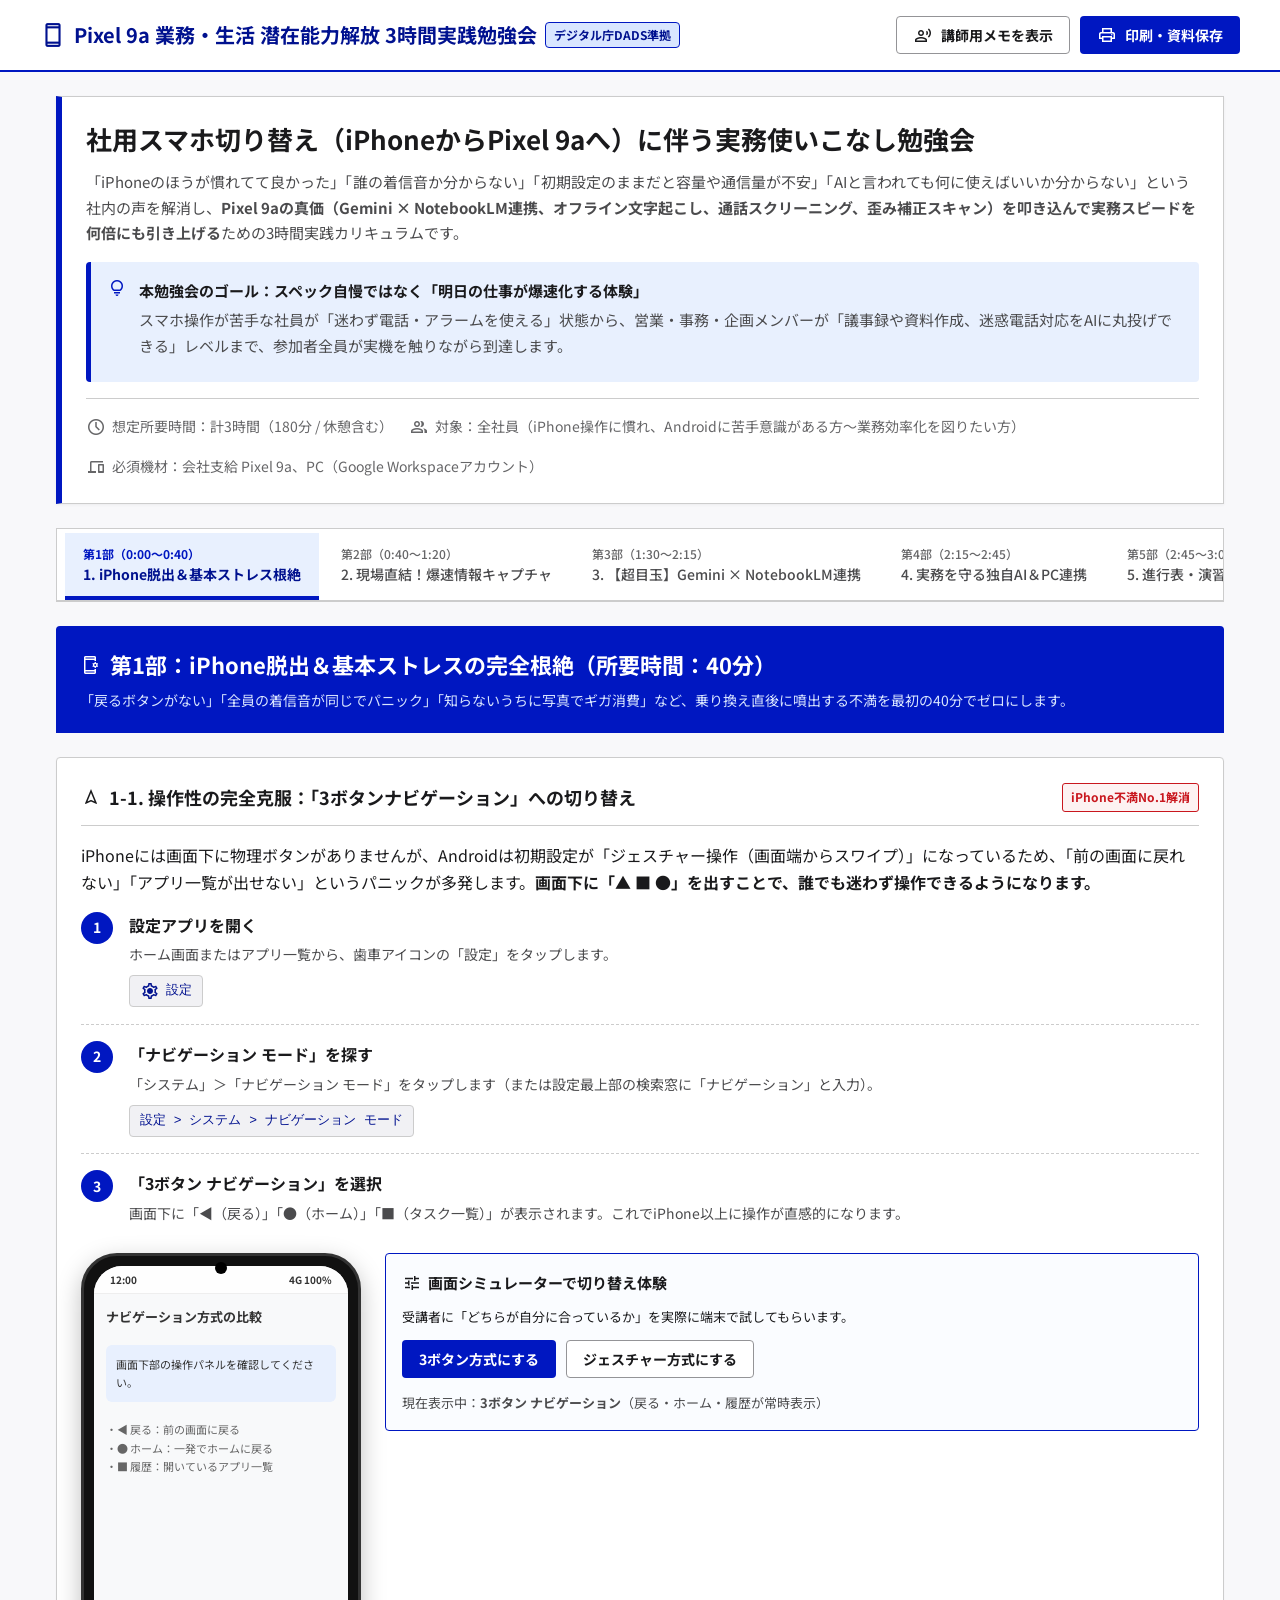
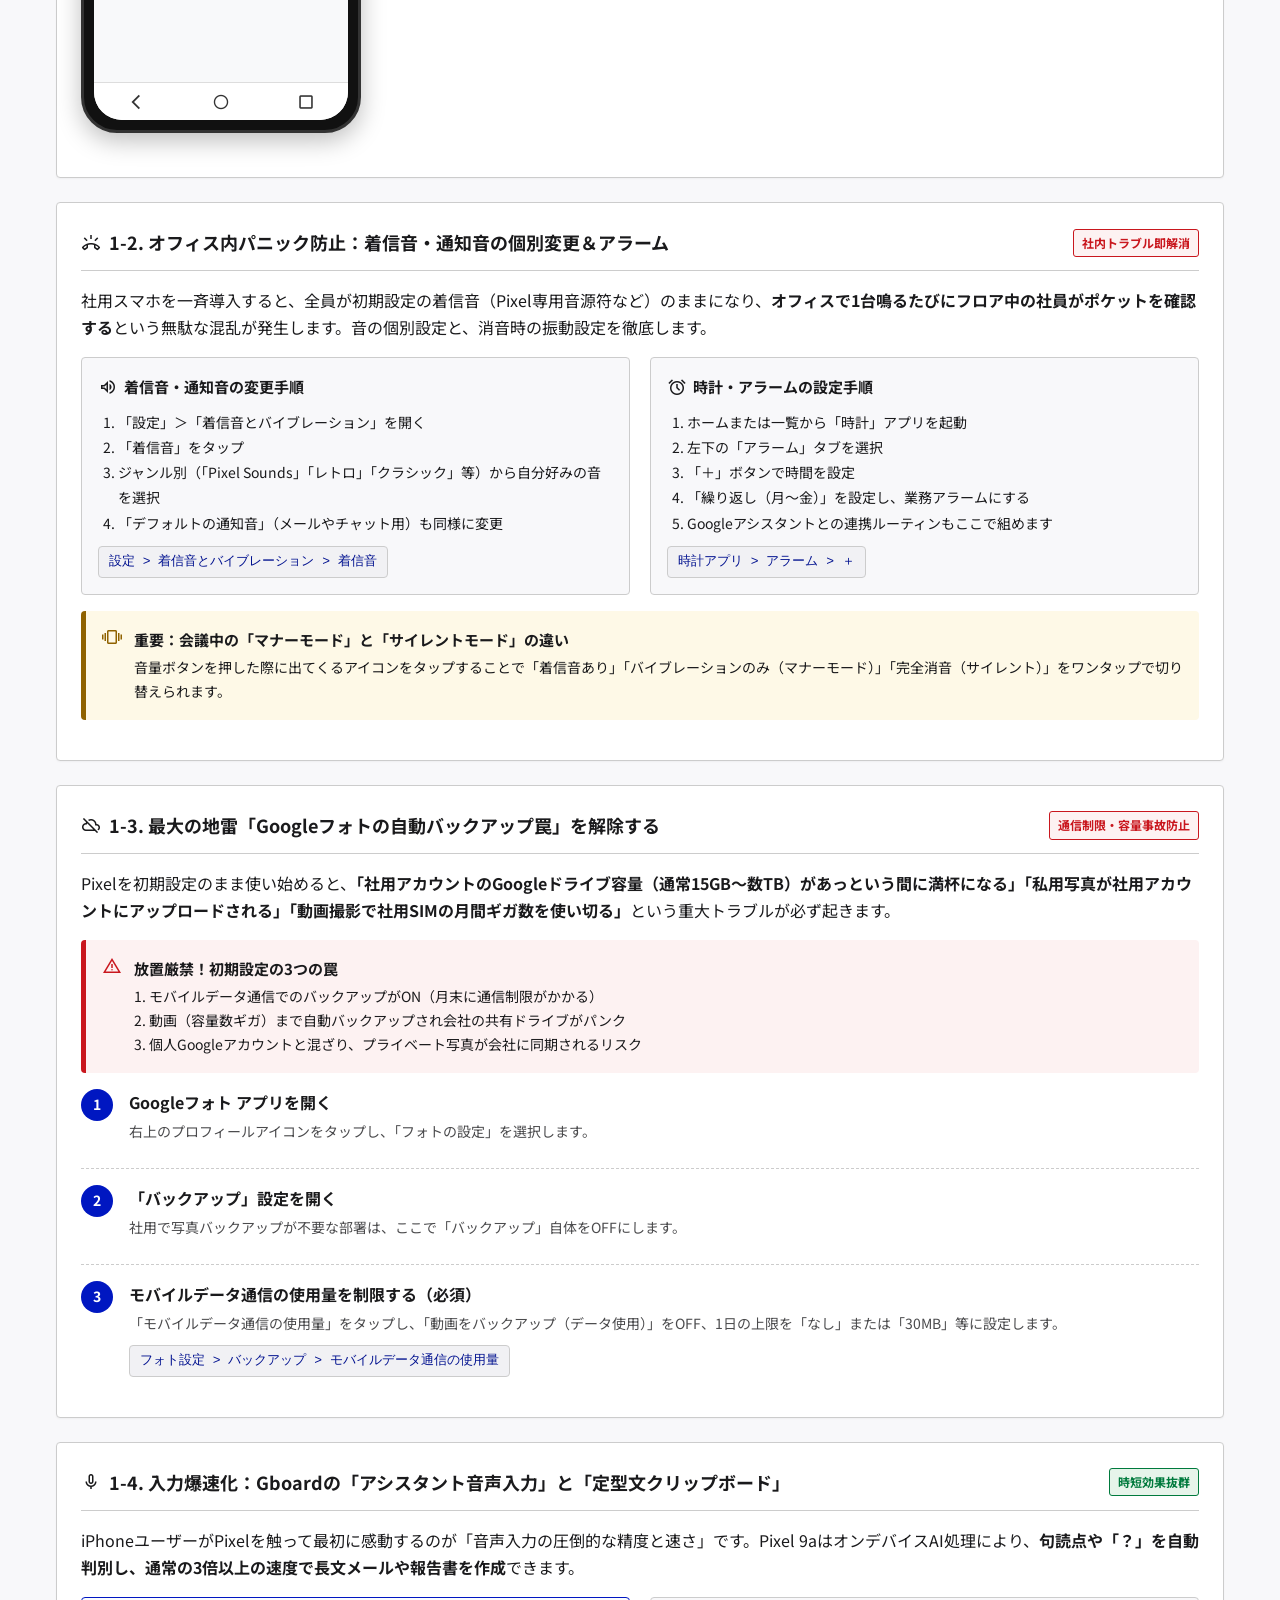
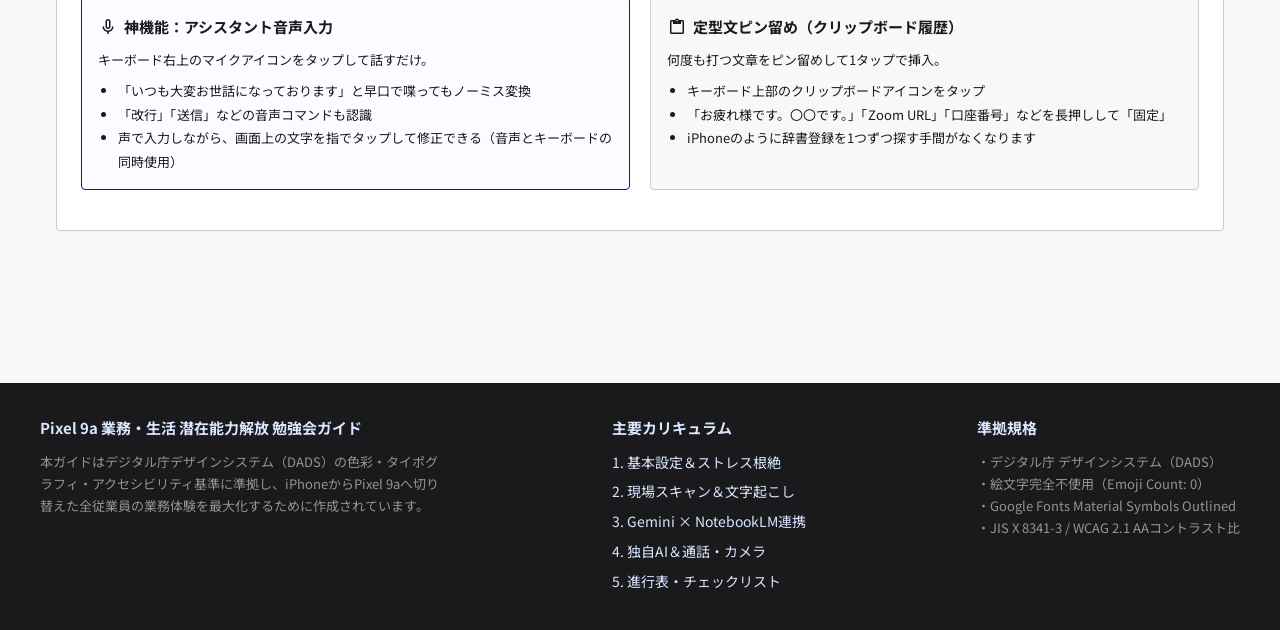
==== commit f9d6e451: "feat(pixel9a): add Gemini x NotebookLM ecosystem, call screening, and advanced workflow" ====
--- a/pixel9a/index.html
+++ b/pixel9a/index.html
@@ -3,7 +3,7 @@
 <head>
   <meta charset="UTF-8">
   <meta name="viewport" content="width=device-width, initial-scale=1.0">
-  <title>Pixel 9a 仕事・生活 使いこなし3時間勉強会ガイド</title>
+  <title>Pixel 9a 業務・生活 潜在能力解放 3時間実践勉強会ガイド | デジタル庁DADS準拠</title>
   <link rel="preconnect" href="https://fonts.googleapis.com">
   <link rel="preconnect" href="https://fonts.gstatic.com" crossorigin>
   <link href="https://fonts.googleapis.com/css2?family=Noto+Sans+JP:wght@400;500;700&display=swap" rel="stylesheet">
@@ -13,7 +13,7 @@
        Digital Agency Design System (DADS) Compliant Tokens & Base Styles
        ========================================================================== */
     :root {
-      /* Color Palette - DADS */
+      /* DADS Color Tokens */
       --dads-blue-1000: #00118F;
       --dads-blue-900: #0017C1;
       --dads-blue-800: #0027E8;
@@ -29,22 +29,18 @@
       --dads-grey-50: #F8F8FA;
       --dads-white: #FFFFFF;
 
-      --dads-green-700: #197A4B;
-      --dads-green-50: #EBF8F1;
-      --dads-red-700: #EC0000;
-      --dads-red-50: #FDEEEE;
-      --dads-amber-800: #8A6100;
-      --dads-amber-600: #B78F00;
-      --dads-amber-50: #FFF8DC;
-      --dads-focus: #FF9900;
+      --dads-red-900: #C9171E;
+      --dads-red-50: #FDF2F2;
+      --dads-yellow-900: #8F6200;
+      --dads-yellow-50: #FEF9E7;
+      --dads-green-900: #007A3D;
+      --dads-green-50: #E6F4EA;
+
+      --dads-focus-ring: #FF9900;
 
       /* Typography */
-      --font-sans: "Noto Sans JP", "Hiragino Sans", "Hiragino Kaku Gothic ProN", "Yu Gothic", sans-serif;
-
-      /* Radii & Spacing */
-      --radius-sm: 4px;
-      --radius-md: 8px;
-      --radius-lg: 12px;
+      --font-base: 'Noto Sans JP', -apple-system, BlinkMacSystemFont, 'Segoe UI', Roboto, Helvetica, Arial, sans-serif;
+      --font-icon: 'Material Symbols Outlined';
     }
 
     * {
@@ -54,1429 +50,1900 @@
     }
 
     body {
-      font-family: var(--font-sans);
+      font-family: var(--font-base);
+      background-color: var(--dads-grey-50);
+      color: var(--dads-grey-900);
+      line-height: 1.7;
       font-size: 16px;
-      line-height: 1.75;
-      letter-spacing: 0.02em;
-      color: var(--dads-grey-900);
-      background-color: var(--dads-grey-50);
       -webkit-font-smoothing: antialiased;
     }
 
-    /* DADS Focus Ring */
-    :focus-visible {
-      outline: 3px solid var(--dads-focus);
+    a {
+      color: var(--dads-blue-900);
+      text-decoration: underline;
+      text-underline-offset: 3px;
+    }
+    a:hover {
+      color: var(--dads-blue-1000);
+      text-decoration-thickness: 2px;
+    }
+    a:focus-visible, button:focus-visible, input:focus-visible, select:focus-visible {
+      outline: 3px solid var(--dads-focus-ring);
       outline-offset: 2px;
     }
 
     .material-symbols-outlined {
-      font-family: 'Material Symbols Outlined';
+      font-family: var(--font-icon);
       font-weight: normal;
       font-style: normal;
       font-size: 20px;
       line-height: 1;
-      display: inline-flex;
-      align-items: center;
-      justify-content: center;
+      display: inline-block;
+      text-transform: none;
+      letter-spacing: normal;
+      word-wrap: normal;
+      white-space: nowrap;
+      direction: ltr;
       vertical-align: middle;
-      user-select: none;
-    }
-
-    a {
-      color: var(--dads-blue-900);
-      text-decoration: underline;
-      text-underline-offset: 3px;
-    }
-    a:hover {
-      color: var(--dads-blue-1000);
-      background-color: var(--dads-blue-50);
-    }
-
-    /* Top Header (DADS Global Header) */
+    }
+
+    /* DADS Header */
     .dads-header {
+      background-color: var(--dads-white);
+      border-bottom: 2px solid var(--dads-blue-900);
+      padding: 16px 24px;
       position: sticky;
       top: 0;
-      z-index: 100;
-      background-color: var(--dads-white);
-      border-bottom: 2px solid var(--dads-grey-900);
-      padding: 12px 24px;
-    }
-
+      z-index: 1000;
+    }
     .dads-header-inner {
       max-width: 1200px;
       margin: 0 auto;
       display: flex;
+      justify-content: space-between;
+      align-items: center;
       flex-wrap: wrap;
+      gap: 12px;
+    }
+    .dads-site-title {
+      font-size: 20px;
+      font-weight: 700;
+      color: var(--dads-blue-1000);
+      display: flex;
+      align-items: center;
+      gap: 8px;
+    }
+    .dads-tag {
+      background-color: var(--dads-blue-100);
+      color: var(--dads-blue-1000);
+      font-size: 12px;
+      font-weight: 700;
+      padding: 2px 8px;
+      border-radius: 4px;
+      border: 1px solid var(--dads-blue-900);
+    }
+    .header-actions {
+      display: flex;
+      gap: 10px;
+      align-items: center;
+    }
+
+    /* Search Bar */
+    .search-box {
+      display: flex;
+      align-items: center;
+      background: var(--dads-grey-100);
+      border: 1px solid var(--dads-grey-400);
+      border-radius: 4px;
+      padding: 4px 8px;
+    }
+    .search-box input {
+      border: none;
+      background: transparent;
+      font-size: 14px;
+      padding: 4px;
+      width: 160px;
+      font-family: var(--font-base);
+    }
+    .search-box input:focus {
+      outline: none;
+    }
+
+    /* Layout */
+    .dads-container {
+      max-width: 1200px;
+      margin: 0 auto;
+      padding: 24px 16px 80px 16px;
+    }
+
+    /* Hero / Purpose block */
+    .hero-block {
+      background-color: var(--dads-white);
+      border: 1px solid var(--dads-grey-300);
+      border-left: 6px solid var(--dads-blue-900);
+      padding: 24px;
+      margin-bottom: 24px;
+      box-shadow: 0 1px 3px rgba(0,0,0,0.05);
+    }
+    .hero-block h1 {
+      font-size: 26px;
+      color: var(--dads-grey-900);
+      margin-bottom: 12px;
+      line-height: 1.4;
+    }
+    .hero-block p {
+      color: var(--dads-grey-700);
+      font-size: 15px;
+      margin-bottom: 8px;
+    }
+    .hero-meta {
+      display: flex;
+      flex-wrap: wrap;
+      gap: 16px;
+      margin-top: 16px;
+      padding-top: 16px;
+      border-top: 1px solid var(--dads-grey-300);
+      font-size: 14px;
+      color: var(--dads-grey-600);
+    }
+    .hero-meta-item {
+      display: flex;
+      align-items: center;
+      gap: 6px;
+    }
+
+    /* DADS Navigation Tabs */
+    .dads-tabs {
+      display: flex;
+      overflow-x: auto;
+      border-bottom: 2px solid var(--dads-grey-300);
+      background-color: var(--dads-white);
+      margin-bottom: 24px;
+      gap: 4px;
+      padding: 4px 8px 0 8px;
+      border-top: 1px solid var(--dads-grey-300);
+      border-left: 1px solid var(--dads-grey-300);
+      border-right: 1px solid var(--dads-grey-300);
+    }
+    .dads-tab {
+      display: inline-flex;
+      flex-direction: column;
+      align-items: flex-start;
+      padding: 12px 18px;
+      background: none;
+      border: none;
+      border-bottom: 4px solid transparent;
+      color: var(--dads-grey-700);
+      font-family: var(--font-base);
+      font-size: 14px;
+      font-weight: 500;
+      cursor: pointer;
+      text-align: left;
+      white-space: nowrap;
+      transition: all 0.15s ease-in-out;
+    }
+    .dads-tab:hover {
+      color: var(--dads-blue-900);
+      background-color: var(--dads-blue-50);
+    }
+    .dads-tab.active {
+      color: var(--dads-blue-1000);
+      font-weight: 700;
+      border-bottom: 4px solid var(--dads-blue-900);
+      background-color: var(--dads-blue-50);
+    }
+    .dads-tab-time {
+      font-size: 12px;
+      color: var(--dads-grey-600);
+      display: block;
+      margin-bottom: 2px;
+    }
+    .dads-tab.active .dads-tab-time {
+      color: var(--dads-blue-900);
+      font-weight: 700;
+    }
+
+    /* Sections */
+    .part-section {
+      display: none;
+    }
+    .part-section.active {
+      display: block;
+    }
+
+    /* Section Header */
+    .section-header {
+      background-color: var(--dads-blue-900);
+      color: var(--dads-white);
+      padding: 20px 24px;
+      margin-bottom: 24px;
+      border-radius: 4px 4px 0 0;
+    }
+    .section-header h2 {
+      font-size: 22px;
+      margin-bottom: 6px;
+      display: flex;
+      align-items: center;
+      gap: 10px;
+    }
+    .section-header p {
+      font-size: 14px;
+      color: var(--dads-blue-100);
+    }
+
+    /* Content Cards */
+    .dads-card {
+      background-color: var(--dads-white);
+      border: 1px solid var(--dads-grey-300);
+      border-radius: 4px;
+      padding: 24px;
+      margin-bottom: 24px;
+      box-shadow: 0 1px 2px rgba(0,0,0,0.04);
+    }
+    .dads-card-header {
+      display: flex;
       align-items: center;
       justify-content: space-between;
+      border-bottom: 1px solid var(--dads-grey-300);
+      padding-bottom: 12px;
+      margin-bottom: 16px;
+      flex-wrap: wrap;
+      gap: 8px;
+    }
+    .dads-card-title {
+      font-size: 18px;
+      font-weight: 700;
+      color: var(--dads-grey-900);
+      display: flex;
+      align-items: center;
+      gap: 8px;
+    }
+    .dads-badge {
+      display: inline-flex;
+      align-items: center;
+      gap: 4px;
+      font-size: 12px;
+      font-weight: 700;
+      padding: 3px 8px;
+      border-radius: 3px;
+    }
+    .dads-badge-critical {
+      background-color: var(--dads-red-50);
+      color: var(--dads-red-900);
+      border: 1px solid var(--dads-red-900);
+    }
+    .dads-badge-info {
+      background-color: var(--dads-blue-50);
+      color: var(--dads-blue-900);
+      border: 1px solid var(--dads-blue-900);
+    }
+    .dads-badge-success {
+      background-color: var(--dads-green-50);
+      color: var(--dads-green-900);
+      border: 1px solid var(--dads-green-900);
+    }
+    .dads-badge-pro {
+      background-color: #F3E8FD;
+      color: #6200EE;
+      border: 1px solid #6200EE;
+    }
+
+    /* DADS Alert Callouts */
+    .dads-alert {
+      padding: 16px;
+      border-radius: 4px;
+      margin: 16px 0;
+      display: flex;
+      gap: 12px;
+      align-items: flex-start;
+      font-size: 14px;
+    }
+    .dads-alert-warning {
+      background-color: var(--dads-yellow-50);
+      border-left: 5px solid var(--dads-yellow-900);
+      color: var(--dads-grey-900);
+    }
+    .dads-alert-warning .material-symbols-outlined {
+      color: var(--dads-yellow-900);
+    }
+    .dads-alert-danger {
+      background-color: var(--dads-red-50);
+      border-left: 5px solid var(--dads-red-900);
+      color: var(--dads-grey-900);
+    }
+    .dads-alert-danger .material-symbols-outlined {
+      color: var(--dads-red-900);
+    }
+    .dads-alert-info {
+      background-color: var(--dads-blue-50);
+      border-left: 5px solid var(--dads-blue-900);
+      color: var(--dads-grey-900);
+    }
+    .dads-alert-info .material-symbols-outlined {
+      color: var(--dads-blue-900);
+    }
+    .dads-alert-success {
+      background-color: var(--dads-green-50);
+      border-left: 5px solid var(--dads-green-900);
+      color: var(--dads-grey-900);
+    }
+    .dads-alert-success .material-symbols-outlined {
+      color: var(--dads-green-900);
+    }
+    .dads-alert-content h4 {
+      font-size: 15px;
+      font-weight: 700;
+      margin-bottom: 4px;
+    }
+
+    /* Step Guide Grid */
+    .steps-container {
+      margin: 16px 0;
+    }
+    .step-item {
+      display: flex;
       gap: 16px;
-    }
-
-    .dads-brand {
-      display: flex;
-      align-items: center;
-      gap: 12px;
-    }
-
-    .dads-brand-tag {
+      margin-bottom: 16px;
+      padding-bottom: 16px;
+      border-bottom: 1px dashed var(--dads-grey-300);
+    }
+    .step-item:last-child {
+      border-bottom: none;
+      margin-bottom: 0;
+      padding-bottom: 0;
+    }
+    .step-number {
+      flex-shrink: 0;
+      width: 32px;
+      height: 32px;
       background-color: var(--dads-blue-900);
       color: var(--dads-white);
-      font-size: 0.75rem;
+      border-radius: 50%;
+      display: flex;
+      align-items: center;
+      justify-content: center;
       font-weight: 700;
+      font-size: 14px;
+    }
+    .step-body {
+      flex-grow: 1;
+    }
+    .step-title {
+      font-weight: 700;
+      font-size: 16px;
+      color: var(--dads-grey-900);
+      margin-bottom: 4px;
+    }
+    .step-desc {
+      font-size: 14px;
+      color: var(--dads-grey-700);
+      margin-bottom: 8px;
+    }
+    .step-path {
+      display: inline-flex;
+      align-items: center;
+      gap: 6px;
+      background-color: var(--dads-grey-100);
+      border: 1px solid var(--dads-grey-300);
       padding: 4px 10px;
-      border-radius: var(--radius-sm);
-      letter-spacing: 0.04em;
-    }
-
-    .dads-brand-title {
-      font-size: 1.0625rem;
+      border-radius: 4px;
+      font-family: monospace;
+      font-size: 13px;
+      color: var(--dads-blue-1000);
+    }
+
+    /* Comparison & Two-Column Grids */
+    .two-col-grid {
+      display: grid;
+      grid-template-columns: 1fr 1fr;
+      gap: 20px;
+      margin: 16px 0;
+    }
+    @media (max-width: 800px) {
+      .two-col-grid {
+        grid-template-columns: 1fr;
+      }
+    }
+    .col-box {
+      background-color: var(--dads-grey-50);
+      border: 1px solid var(--dads-grey-300);
+      border-radius: 4px;
+      padding: 16px;
+    }
+    .col-box.primary {
+      border-color: var(--dads-blue-900);
+      background-color: #FAFCFF;
+    }
+    .col-box h4 {
+      font-size: 15px;
+      font-weight: 700;
+      margin-bottom: 10px;
+      display: flex;
+      align-items: center;
+      gap: 6px;
+    }
+
+    /* Pixel Interactive Simulator UI */
+    .simulator-wrapper {
+      display: flex;
+      gap: 24px;
+      align-items: flex-start;
+      margin: 20px 0;
+      flex-wrap: wrap;
+    }
+    .phone-mockup {
+      width: 280px;
+      height: 480px;
+      background-color: #111;
+      border-radius: 36px;
+      padding: 10px;
+      box-shadow: 0 8px 24px rgba(0,0,0,0.25);
+      position: relative;
+      flex-shrink: 0;
+      border: 3px solid #333;
+    }
+    .phone-screen {
+      width: 100%;
+      height: 100%;
+      background-color: #F8F9FA;
+      border-radius: 28px;
+      overflow: hidden;
+      position: relative;
+      display: flex;
+      flex-direction: column;
+      font-size: 12px;
+      color: #333;
+    }
+    .phone-notch {
+      position: absolute;
+      top: 6px;
+      left: 50%;
+      transform: translateX(-50%);
+      width: 12px;
+      height: 12px;
+      background-color: #000;
+      border-radius: 50%;
+      z-index: 10;
+    }
+    .phone-status-bar {
+      height: 28px;
+      display: flex;
+      justify-content: space-between;
+      align-items: center;
+      padding: 0 16px;
+      font-size: 10px;
+      font-weight: bold;
+      background: rgba(255,255,255,0.9);
+      border-bottom: 1px solid #EEE;
+    }
+    .phone-content {
+      flex: 1;
+      padding: 12px;
+      overflow-y: auto;
+      display: flex;
+      flex-direction: column;
+      gap: 8px;
+    }
+    .phone-bottom-nav {
+      height: 38px;
+      display: flex;
+      justify-content: space-around;
+      align-items: center;
+      background-color: #FFF;
+      border-top: 1px solid #DDD;
+    }
+    .gesture-bar {
+      width: 80px;
+      height: 4px;
+      background-color: #555;
+      border-radius: 2px;
+      margin: 16px auto 8px auto;
+    }
+    .simulator-controls {
+      flex: 1;
+      min-width: 280px;
+    }
+
+    /* DADS Table */
+    .dads-table-wrap {
+      overflow-x: auto;
+      margin: 16px 0;
+      border: 1px solid var(--dads-grey-300);
+      border-radius: 4px;
+    }
+    .dads-table {
+      width: 100%;
+      border-collapse: collapse;
+      text-align: left;
+      font-size: 14px;
+      background-color: var(--dads-white);
+    }
+    .dads-table th {
+      background-color: var(--dads-grey-100);
+      color: var(--dads-grey-900);
+      font-weight: 700;
+      padding: 12px 14px;
+      border-bottom: 2px solid var(--dads-grey-300);
+      border-right: 1px solid var(--dads-grey-300);
+    }
+    .dads-table td {
+      padding: 12px 14px;
+      border-bottom: 1px solid var(--dads-grey-300);
+      border-right: 1px solid var(--dads-grey-300);
+      vertical-align: top;
+    }
+    .dads-table tr:last-child td {
+      border-bottom: none;
+    }
+    .dads-table tr:hover {
+      background-color: var(--dads-blue-50);
+    }
+
+    /* DADS Accordion */
+    .dads-accordion {
+      border: 1px solid var(--dads-grey-300);
+      border-radius: 4px;
+      margin-bottom: 12px;
+      background-color: var(--dads-white);
+    }
+    .dads-accordion-trigger {
+      width: 100%;
+      text-align: left;
+      padding: 14px 18px;
+      background: none;
+      border: none;
+      font-family: var(--font-base);
+      font-size: 15px;
       font-weight: 700;
       color: var(--dads-grey-900);
-    }
-
-    .dads-header-actions {
-      display: flex;
+      display: flex;
+      justify-content: space-between;
       align-items: center;
-      gap: 16px;
-      flex-wrap: wrap;
-    }
-
-    .progress-status {
+      cursor: pointer;
+    }
+    .dads-accordion-trigger:hover {
+      background-color: var(--dads-grey-50);
+      color: var(--dads-blue-900);
+    }
+    .dads-accordion-body {
+      padding: 16px 18px;
+      border-top: 1px solid var(--dads-grey-300);
+      font-size: 14px;
+      color: var(--dads-grey-700);
+      display: none;
+    }
+    .dads-accordion.open .dads-accordion-body {
+      display: block;
+    }
+    .dads-accordion.open .dads-accordion-trigger .chevron {
+      transform: rotate(180deg);
+    }
+    .chevron {
+      transition: transform 0.2s ease;
+    }
+
+    /* Interactive Checklist */
+    .checklist-item {
+      display: flex;
+      align-items: flex-start;
+      gap: 12px;
+      padding: 10px 12px;
+      border-radius: 4px;
+      background-color: var(--dads-grey-50);
+      margin-bottom: 8px;
+      border: 1px solid var(--dads-grey-300);
+      cursor: pointer;
+      user-select: none;
+    }
+    .checklist-item:hover {
+      background-color: var(--dads-blue-50);
+    }
+    .checklist-item.checked {
+      background-color: var(--dads-green-50);
+      border-color: var(--dads-green-900);
+      text-decoration: line-through;
+      color: var(--dads-grey-600);
+    }
+    .checklist-item input[type="checkbox"] {
+      margin-top: 4px;
+      width: 18px;
+      height: 18px;
+      cursor: pointer;
+    }
+
+    /* Speaker Notes (Instructor guidance toggle) */
+    .instructor-note {
+      background-color: #F6F4FF;
+      border-left: 4px solid #6200EE;
+      padding: 14px;
+      border-radius: 0 4px 4px 0;
+      margin: 14px 0;
+      font-size: 13px;
+      display: none;
+    }
+    .instructor-note.visible {
+      display: block;
+    }
+    .instructor-header {
+      font-weight: 700;
+      color: #6200EE;
       display: flex;
       align-items: center;
-      gap: 10px;
-      background-color: var(--dads-grey-100);
-      border: 1px solid var(--dads-grey-300);
-      padding: 6px 14px;
-      border-radius: var(--radius-md);
-      font-size: 0.875rem;
-      font-weight: 700;
-    }
-
-    .progress-track {
-      width: 96px;
-      height: 8px;
-      background-color: var(--dads-grey-300);
-      border-radius: var(--radius-sm);
-      overflow: hidden;
-    }
-
-    .progress-fill {
-      height: 100%;
-      width: 0%;
-      background-color: var(--dads-green-700);
-      transition: width 0.2s ease;
+      gap: 6px;
+      margin-bottom: 4px;
     }
 
     /* DADS Buttons */
     .dads-btn {
       display: inline-flex;
       align-items: center;
-      justify-content: center;
       gap: 8px;
-      min-height: 44px;
-      padding: 8px 18px;
-      font-family: var(--font-sans);
-      font-size: 0.875rem;
+      font-family: var(--font-base);
+      font-size: 14px;
       font-weight: 700;
-      border-radius: var(--radius-md);
+      padding: 8px 16px;
+      border-radius: 4px;
       cursor: pointer;
-      transition: background-color 0.15s, border-color 0.15s, color 0.15s;
-    }
-
-    .dads-btn-secondary {
-      background-color: var(--dads-white);
-      color: var(--dads-blue-900);
-      border: 1.5px solid var(--dads-blue-900);
-    }
-    .dads-btn-secondary:hover {
-      background-color: var(--dads-blue-50);
-    }
-
+      border: 1px solid transparent;
+      text-decoration: none;
+      transition: all 0.15s ease-in-out;
+    }
     .dads-btn-primary {
       background-color: var(--dads-blue-900);
       color: var(--dads-white);
-      border: 1.5px solid var(--dads-blue-900);
     }
     .dads-btn-primary:hover {
       background-color: var(--dads-blue-1000);
-      border-color: var(--dads-blue-1000);
-    }
-
-    /* Layout Container */
-    .container {
-      max-width: 1200px;
-      margin: 0 auto;
-      padding: 32px 24px 80px;
-    }
-
-    /* DADS Hero Block */
-    .hero-block {
+      color: var(--dads-white);
+      text-decoration: none;
+    }
+    .dads-btn-secondary {
       background-color: var(--dads-white);
-      border: 1px solid var(--dads-grey-300);
-      border-top: 6px solid var(--dads-blue-900);
-      border-radius: var(--radius-lg);
-      padding: 36px;
-      margin-bottom: 32px;
-    }
-
-    .hero-kicker {
-      display: inline-flex;
-      align-items: center;
-      gap: 6px;
-      font-size: 0.875rem;
-      font-weight: 700;
-      color: var(--dads-blue-900);
-      margin-bottom: 12px;
-    }
-
-    .hero-block h1 {
-      font-size: clamp(1.5rem, 2.8vw, 2.25rem);
-      line-height: 1.4;
-      font-weight: 700;
       color: var(--dads-grey-900);
-      margin-bottom: 16px;
-    }
-
-    .hero-lead {
-      font-size: 1rem;
-      color: var(--dads-grey-700);
-      max-width: 860px;
-      margin-bottom: 24px;
-    }
-
-    .hero-summary-grid {
-      display: grid;
-      grid-template-columns: repeat(auto-fit, minmax(230px, 1fr));
-      gap: 16px;
-    }
-
-    .hero-summary-item {
-      background-color: var(--dads-grey-50);
-      border: 1px solid var(--dads-grey-300);
-      border-radius: var(--radius-md);
-      padding: 16px;
-    }
-
-    .hero-summary-label {
-      font-size: 0.8125rem;
-      font-weight: 700;
-      color: var(--dads-blue-900);
-      margin-bottom: 4px;
-      display: flex;
-      align-items: center;
-      gap: 6px;
-    }
-
-    .hero-summary-desc {
-      font-size: 0.875rem;
-      color: var(--dads-grey-700);
-    }
-
-    /* DADS Tabs */
-    .dads-tabs {
-      display: grid;
-      grid-template-columns: repeat(4, 1fr);
-      gap: 12px;
-      margin-bottom: 32px;
-    }
-
-    @media (max-width: 900px) {
-      .dads-tabs {
-        grid-template-columns: repeat(2, 1fr);
-      }
-    }
-    @media (max-width: 540px) {
-      .dads-tabs {
-        grid-template-columns: 1fr;
-      }
-    }
-
-    .dads-tab {
-      background-color: var(--dads-white);
-      border: 1.5px solid var(--dads-grey-300);
-      border-radius: var(--radius-md);
-      padding: 14px 16px;
-      text-align: left;
-      cursor: pointer;
-      font-family: var(--font-sans);
-      transition: border-color 0.15s, background-color 0.15s;
-      min-height: 72px;
-    }
-
-    .dads-tab:hover {
-      border-color: var(--dads-blue-900);
-      background-color: var(--dads-blue-50);
-    }
-
-    .dads-tab.active {
-      border-color: var(--dads-blue-900);
-      border-width: 2px;
-      background-color: var(--dads-blue-50);
-    }
-
-    .dads-tab-time {
-      display: block;
-      font-size: 0.75rem;
-      font-weight: 700;
-      color: var(--dads-blue-900);
-      margin-bottom: 4px;
-    }
-
-    .dads-tab-title {
-      display: block;
-      font-size: 0.9375rem;
-      font-weight: 700;
-      color: var(--dads-grey-900);
-    }
-
-    /* Section */
-    .part-section { display: none; }
-    .part-section.active { display: block; }
-
-    .section-heading {
-      margin-bottom: 24px;
-      padding-bottom: 12px;
-      border-bottom: 2px solid var(--dads-grey-300);
-    }
-
-    .section-heading h2 {
-      font-size: 1.5rem;
-      line-height: 1.45;
-      font-weight: 700;
-      display: flex;
-      align-items: center;
-      gap: 10px;
-      margin-bottom: 6px;
-    }
-
-    .section-heading p {
-      font-size: 0.9375rem;
-      color: var(--dads-grey-700);
-    }
-
-    /* Topic Card */
-    .topic-card {
-      background-color: var(--dads-white);
-      border: 1px solid var(--dads-grey-300);
-      border-radius: var(--radius-lg);
-      padding: 28px;
-      margin-bottom: 28px;
-      display: grid;
-      grid-template-columns: 1.3fr 0.9fr;
-      gap: 32px;
-      align-items: start;
-    }
-
-    @media (max-width: 880px) {
-      .topic-card {
-        grid-template-columns: 1fr;
-      }
-    }
-
-    .topic-meta {
-      display: flex;
-      align-items: center;
-      justify-content: space-between;
-      gap: 12px;
-      margin-bottom: 12px;
-      flex-wrap: wrap;
-    }
-
-    /* DADS Tag / Chip */
-    .dads-tag {
-      display: inline-flex;
-      align-items: center;
-      gap: 6px;
-      font-size: 0.75rem;
-      font-weight: 700;
-      padding: 4px 10px;
-      border-radius: var(--radius-sm);
-      border: 1px solid transparent;
-    }
-
-    .tag-blue { background-color: var(--dads-blue-50); color: var(--dads-blue-900); border-color: var(--dads-blue-100); }
-    .tag-red { background-color: var(--dads-red-50); color: var(--dads-red-700); border-color: #f5bcbc; }
-    .tag-green { background-color: var(--dads-green-50); color: var(--dads-green-700); border-color: #b7e1cd; }
-    .tag-amber { background-color: var(--dads-amber-50); color: var(--dads-amber-800); border-color: #f0d788; }
-
-    /* DADS Checkbox */
-    .dads-check {
-      display: inline-flex;
-      align-items: center;
-      gap: 8px;
-      font-size: 0.875rem;
-      font-weight: 700;
-      cursor: pointer;
-      padding: 6px 12px;
-      border-radius: var(--radius-md);
-      border: 1px solid var(--dads-grey-300);
-      background-color: var(--dads-grey-50);
-      min-height: 40px;
-    }
-
-    .dads-check input {
-      width: 20px;
-      height: 20px;
-      accent-color: var(--dads-blue-900);
-      cursor: pointer;
-    }
-
-    .topic-title {
-      font-size: 1.25rem;
-      line-height: 1.45;
-      font-weight: 700;
-      margin-bottom: 14px;
-      color: var(--dads-grey-900);
-    }
-
-    /* DADS Notification Banner */
-    .dads-banner {
-      display: flex;
-      align-items: flex-start;
-      gap: 12px;
-      padding: 14px 16px;
-      border-radius: var(--radius-md);
-      font-size: 0.9rem;
-      margin: 14px 0;
-      border: 1px solid;
-    }
-
-    .dads-banner-error {
-      background-color: var(--dads-red-50);
-      border-color: var(--dads-red-700);
-      color: #6b0000;
-    }
-
-    .dads-banner-success {
-      background-color: var(--dads-green-50);
-      border-color: var(--dads-green-700);
-      color: #0e4a2d;
-    }
-
-    .dads-banner-warning {
-      background-color: var(--dads-amber-50);
-      border-color: var(--dads-amber-600);
-      color: #5c4000;
-    }
-
-    .instructor-note {
-      display: none;
-      background-color: var(--dads-amber-50);
-      border: 1.5px dashed var(--dads-amber-600);
-      border-radius: var(--radius-md);
-      padding: 14px 16px;
-      font-size: 0.875rem;
-      margin-top: 14px;
-      color: #5c4000;
-    }
-
-    body.instructor-mode .instructor-note {
-      display: flex;
-      gap: 10px;
-      align-items: flex-start;
-    }
-
-    /* Ordered Steps */
-    .steps {
-      list-style: none;
-      counter-reset: step;
+      border-color: var(--dads-grey-400);
+    }
+    .dads-btn-secondary:hover {
+      background-color: var(--dads-grey-100);
+      border-color: var(--dads-grey-900);
+    }
+
+    /* Workflow Diagram Box */
+    .workflow-flow {
       display: flex;
       flex-direction: column;
       gap: 12px;
       margin: 16px 0;
     }
-
-    .steps li {
-      counter-increment: step;
-      display: flex;
-      align-items: flex-start;
-      gap: 12px;
-      font-size: 0.9375rem;
-    }
-
-    .steps li::before {
-      content: counter(step);
-      flex: 0 0 26px;
-      height: 26px;
+    .workflow-step {
+      display: flex;
+      align-items: center;
+      gap: 14px;
+      background: var(--dads-white);
+      border: 1px solid var(--dads-grey-300);
+      padding: 12px 16px;
+      border-radius: 4px;
+    }
+    .workflow-step-icon {
+      width: 40px;
+      height: 40px;
+      background-color: var(--dads-blue-50);
+      color: var(--dads-blue-900);
       border-radius: 50%;
-      background-color: var(--dads-blue-900);
-      color: var(--dads-white);
-      font-size: 0.8125rem;
-      font-weight: 700;
       display: flex;
       align-items: center;
       justify-content: center;
-      margin-top: 2px;
-    }
-
-    .menu-chip {
-      display: inline-block;
-      background-color: var(--dads-grey-100);
-      border: 1px solid var(--dads-grey-300);
-      padding: 1px 8px;
-      border-radius: var(--radius-sm);
-      font-weight: 700;
-      font-size: 0.875rem;
-      color: var(--dads-grey-900);
-    }
-
-    /* Pixel 9a Screen Simulator (Clean Schematic) */
-    .phone-wrap {
-      display: flex;
-      flex-direction: column;
-      align-items: center;
-      gap: 12px;
-    }
-
-    .pixel-device {
-      width: 288px;
-      background-color: #1A1A1C;
-      border-radius: 32px;
-      padding: 12px;
-      border: 2px solid #4B4B4D;
-    }
-
-    .pixel-notch {
-      width: 10px;
-      height: 10px;
-      background-color: #000000;
-      border-radius: 50%;
-      border: 1.5px solid #4B4B4D;
-      margin: 0 auto 8px;
-    }
-
-    .pixel-screen {
-      background-color: var(--dads-white);
-      border-radius: 20px;
-      overflow: hidden;
-      min-height: 360px;
-      display: flex;
-      flex-direction: column;
+      flex-shrink: 0;
+    }
+    .workflow-arrow {
+      text-align: center;
+      color: var(--dads-blue-900);
+      font-weight: bold;
+      line-height: 1;
+    }
+
+    /* Footer */
+    .dads-footer {
+      background-color: var(--dads-grey-900);
+      color: var(--dads-white);
+      padding: 32px 24px;
+      font-size: 14px;
+      margin-top: 48px;
+    }
+    .dads-footer-inner {
+      max-width: 1200px;
+      margin: 0 auto;
+      display: flex;
       justify-content: space-between;
-      border: 1px solid #4B4B4D;
-      font-size: 0.8125rem;
-    }
-
-    .sim-status {
-      background-color: var(--dads-grey-100);
-      padding: 6px 14px;
-      display: flex;
-      justify-content: space-between;
-      align-items: center;
-      font-size: 0.7rem;
-      font-weight: 700;
-      color: var(--dads-grey-700);
-      border-bottom: 1px solid var(--dads-grey-300);
-    }
-
-    .sim-body {
-      padding: 12px;
-      flex: 1;
-      display: flex;
-      flex-direction: column;
-      gap: 8px;
-    }
-
-    .sim-title {
-      font-size: 0.9375rem;
-      font-weight: 700;
-      color: var(--dads-grey-900);
-      margin-bottom: 4px;
-      display: flex;
-      align-items: center;
-      gap: 6px;
-    }
-
-    .sim-row {
-      display: flex;
-      align-items: center;
-      justify-content: space-between;
-      padding: 9px 10px;
-      background-color: var(--dads-grey-50);
-      border-radius: var(--radius-md);
-      border: 1px solid var(--dads-grey-300);
-      font-size: 0.78rem;
-      gap: 8px;
-    }
-
-    .sim-row-left {
-      display: flex;
-      align-items: center;
-      gap: 6px;
-    }
-
-    .sim-row.highlight {
-      background-color: var(--dads-blue-50);
-      border: 2px solid var(--dads-blue-900);
-      font-weight: 700;
-      color: var(--dads-blue-900);
-    }
-
-    .sim-tap-badge {
-      background-color: var(--dads-red-700);
-      color: var(--dads-white);
-      font-size: 0.625rem;
-      font-weight: 700;
-      padding: 2px 6px;
-      border-radius: var(--radius-sm);
-    }
-
-    .sim-row.warn-row {
-      background-color: var(--dads-red-50);
-      border: 1.5px solid var(--dads-red-700);
-      color: #6b0000;
-    }
-
-    .sim-navbar {
-      background-color: var(--dads-grey-100);
-      border-top: 1px solid var(--dads-grey-300);
-      padding: 8px 20px;
-      display: flex;
-      justify-content: space-around;
-      align-items: center;
-      color: var(--dads-grey-700);
-      font-weight: 700;
-      font-size: 0.8125rem;
-    }
-
-    .gesture-bar {
-      width: 84px;
-      height: 4px;
-      background-color: var(--dads-grey-900);
-      border-radius: 999px;
-      margin: 4px auto;
-    }
-
-    .sim-caption {
-      font-size: 0.8125rem;
-      color: var(--dads-grey-700);
-      text-align: center;
-      max-width: 290px;
-    }
-
-    .sim-switch {
-      display: flex;
-      gap: 8px;
       flex-wrap: wrap;
-      justify-content: center;
-    }
-
-    .sim-btn {
-      font-family: var(--font-sans);
-      font-size: 0.75rem;
-      padding: 6px 12px;
-      border-radius: var(--radius-md);
-      border: 1px solid var(--dads-grey-300);
-      background-color: var(--dads-white);
-      color: var(--dads-grey-900);
-      cursor: pointer;
-      font-weight: 700;
-      min-height: 36px;
-    }
-
-    .sim-btn.active {
-      background-color: var(--dads-blue-900);
-      color: var(--dads-white);
-      border-color: var(--dads-blue-900);
-    }
-
-    /* DADS Data Table */
-    .dads-table-wrap {
-      overflow-x: auto;
-      background-color: var(--dads-white);
-      border: 1px solid var(--dads-grey-300);
-      border-radius: var(--radius-lg);
-      margin-bottom: 28px;
-    }
-
-    table {
-      width: 100%;
-      border-collapse: collapse;
-      font-size: 0.9375rem;
-    }
-
-    th, td {
-      padding: 14px 16px;
-      text-align: left;
-      border-bottom: 1px solid var(--dads-grey-300);
-    }
-
-    th {
-      background-color: var(--dads-grey-100);
-      font-weight: 700;
-      color: var(--dads-grey-900);
-    }
-
-    tr:last-child td { border-bottom: none; }
-
-    /* Official Links Card */
-    .official-links {
-      background-color: var(--dads-white);
-      border: 1px solid var(--dads-grey-300);
-      border-radius: var(--radius-lg);
-      padding: 24px;
-      margin-top: 24px;
-    }
-
-    .official-links h3 {
-      font-size: 1.0625rem;
-      font-weight: 700;
-      margin-bottom: 14px;
-      display: flex;
-      align-items: center;
-      gap: 8px;
-    }
-
-    .link-grid {
-      display: grid;
-      grid-template-columns: repeat(auto-fit, minmax(260px, 1fr));
-      gap: 12px;
-      font-size: 0.875rem;
-    }
-
-    .link-item {
-      display: flex;
-      align-items: center;
-      gap: 6px;
+      gap: 24px;
+    }
+    .dads-footer-col h5 {
+      font-size: 15px;
+      margin-bottom: 10px;
+      color: var(--dads-blue-100);
+    }
+    .dads-footer-col ul {
+      list-style: none;
+    }
+    .dads-footer-col li {
+      margin-bottom: 6px;
+    }
+    .dads-footer a {
+      color: var(--dads-blue-100);
+      text-decoration: none;
+    }
+    .dads-footer a:hover {
+      text-decoration: underline;
     }
 
     @media print {
-      .dads-header, .dads-tabs, .sim-switch { display: none !important; }
-      .part-section { display: block !important; margin-bottom: 40px; }
+      .dads-header, .dads-tabs, .header-actions, .dads-btn, .phone-mockup {
+        display: none !important;
+      }
+      .part-section {
+        display: block !important;
+      }
     }
   </style>
 </head>
 <body>
 
-  <!-- Top Navigation -->
+  <!-- DADS Header -->
   <header class="dads-header">
     <div class="dads-header-inner">
-      <div class="dads-brand">
-        <span class="dads-brand-tag">PIXEL 9a 実践ガイド</span>
-        <span class="dads-brand-title">3時間使いこなし勉強会テキスト</span>
+      <div class="dads-site-title">
+        <span class="material-symbols-outlined" style="font-size: 26px;">smartphone</span>
+        Pixel 9a 業務・生活 潜在能力解放 3時間実践勉強会
+        <span class="dads-tag">デジタル庁DADS準拠</span>
       </div>
-      <div class="dads-header-actions">
-        <div class="progress-status" aria-live="polite">
-          <span class="material-symbols-outlined">task_alt</span>
-          <span>設定完了: <span id="doneCount">0</span> / <span id="totalCount">10</span></span>
-          <div class="progress-track">
-            <div class="progress-fill" id="progressFill"></div>
-          </div>
-        </div>
-        <button type="button" class="dads-btn dads-btn-secondary" id="instructorBtn" onclick="toggleInstructorMode()">
-          <span class="material-symbols-outlined">school</span>
-          <span id="instructorBtnLabel">講師用トークメモ: OFF</span>
+      <div class="header-actions">
+        <button type="button" class="dads-btn dads-btn-secondary" id="toggleInstructorBtn" onclick="toggleInstructorNotes()">
+          <span class="material-symbols-outlined">record_voice_over</span>
+          <span id="instructorBtnText">講師用メモを表示</span>
+        </button>
+        <button type="button" class="dads-btn dads-btn-primary" onclick="window.print()">
+          <span class="material-symbols-outlined">print</span>
+          印刷・資料保存
         </button>
       </div>
     </div>
   </header>
 
-  <main class="container">
-
-    <!-- Hero -->
+  <main class="dads-container">
+
+    <!-- Hero / Objective Block -->
     <section class="hero-block">
-      <div class="hero-kicker">
-        <span class="material-symbols-outlined">smartphone</span>
-        <span>社内支給端末 iPhone から Google Pixel 9a への移行フォロー</span>
+      <h1>社用スマホ切り替え（iPhoneからPixel 9aへ）に伴う実務使いこなし勉強会</h1>
+      <p>「iPhoneのほうが慣れてて良かった」「誰の着信音か分からない」「初期設定のままだと容量や通信量が不安」「AIと言われても何に使えばいいか分からない」という社内の声を解消し、<strong>Pixel 9aの真価（Gemini × NotebookLM連携、オフライン文字起こし、通話スクリーニング、歪み補正スキャン）を叩き込んで実務スピードを何倍にも引き上げる</strong>ための3時間実践カリキュラムです。</p>
+      
+      <div class="dads-alert dads-alert-info">
+        <span class="material-symbols-outlined">lightbulb</span>
+        <div class="dads-alert-content">
+          <h4>本勉強会のゴール：スペック自慢ではなく「明日の仕事が爆速化する体験」</h4>
+          <p>スマホ操作が苦手な社員が「迷わず電話・アラームを使える」状態から、営業・事務・企画メンバーが「議事録や資料作成、迷惑電話対応をAIに丸投げできる」レベルまで、参加者全員が実機を触りながら到達します。</p>
+        </div>
       </div>
-      <h1>「前のほうが良かった」を<br>「Pixelにして仕事が楽になった」に変える3時間</h1>
-      <p class="hero-lead">
-        スペックや専門用語の説明は行いません。全員同じ着信音で誰の電話か分からない問題、アラームの迷子、写真バックアップの通信量トラブルから、
-        Googleドライブの書類スキャン・自動文字起こし・翻訳・Gemini連携まで、<strong>明日からの実務が楽になる使いこなし</strong>に絞って解説します。
-      </p>
-      <div class="hero-summary-grid">
-        <div class="hero-summary-item">
-          <div class="hero-summary-label"><span class="material-symbols-outlined">looks_one</span>第1部（45分）</div>
-          <div class="hero-summary-desc">iPhoneとの操作差・着信音・アラーム・画面設定</div>
-        </div>
-        <div class="hero-summary-item">
-          <div class="hero-summary-label"><span class="material-symbols-outlined">looks_two</span>第2部（45分）</div>
-          <div class="hero-summary-desc">写真バックアップの罠回避 ＆ Google基本アプリ</div>
-        </div>
-        <div class="hero-summary-item">
-          <div class="hero-summary-label"><span class="material-symbols-outlined">looks_3</span>第3部（55分）</div>
-          <div class="hero-summary-desc">スキャン・文字起こし・翻訳・Gemini実務ワーク</div>
-        </div>
-        <div class="hero-summary-item">
-          <div class="hero-summary-label"><span class="material-symbols-outlined">looks_4</span>第4部（35分）</div>
-          <div class="hero-summary-desc">3時間進行表 ＆ よくある質問まとめ</div>
+
+      <div class="hero-meta">
+        <div class="hero-meta-item">
+          <span class="material-symbols-outlined">schedule</span>
+          想定所要時間：計3時間（180分 / 休憩含む）
+        </div>
+        <div class="hero-meta-item">
+          <span class="material-symbols-outlined">group</span>
+          対象：全社員（iPhone操作に慣れ、Androidに苦手意識がある方〜業務効率化を図りたい方）
+        </div>
+        <div class="hero-meta-item">
+          <span class="material-symbols-outlined">devices</span>
+          必須機材：会社支給 Pixel 9a、PC（Google Workspaceアカウント）
         </div>
       </div>
     </section>
 
-    <!-- Part Navigation Tabs -->
+    <!-- Navigation Tabs -->
     <nav class="dads-tabs" aria-label="勉強会パート選択">
       <button type="button" class="dads-tab active" onclick="showPart('part1', this)">
-        <span class="dads-tab-time">第1部（0:00〜0:45）</span>
-        <span class="dads-tab-title">1. 操作・着信音・アラーム解消</span>
+        <span class="dads-tab-time">第1部（0:00〜0:40）</span>
+        <span class="dads-tab-title">1. iPhone脱出＆基本ストレス根絶</span>
       </button>
       <button type="button" class="dads-tab" onclick="showPart('part2', this)">
-        <span class="dads-tab-time">第2部（0:45〜1:30）</span>
-        <span class="dads-tab-title">2. バックアップ罠 ＆ Googleアプリ</span>
+        <span class="dads-tab-time">第2部（0:40〜1:20）</span>
+        <span class="dads-tab-title">2. 現場直結！爆速情報キャプチャ</span>
       </button>
       <button type="button" class="dads-tab" onclick="showPart('part3', this)">
-        <span class="dads-tab-time">第3部（1:45〜2:40）</span>
-        <span class="dads-tab-title">3. 仕事効率化 AI・スキャン・録音</span>
+        <span class="dads-tab-time">第3部（1:30〜2:15）</span>
+        <span class="dads-tab-title">3. 【超目玉】Gemini × NotebookLM連携</span>
       </button>
       <button type="button" class="dads-tab" onclick="showPart('part4', this)">
-        <span class="dads-tab-time">第4部（2:40〜3:00）</span>
-        <span class="dads-tab-title">4. 3時間進行表 ＆ 質問集</span>
+        <span class="dads-tab-time">第4部（2:15〜2:45）</span>
+        <span class="dads-tab-title">4. 実務を守る独自AI＆PC連携</span>
+      </button>
+      <button type="button" class="dads-tab" onclick="showPart('part5', this)">
+        <span class="dads-tab-time">第5部（2:45〜3:00）</span>
+        <span class="dads-tab-title">5. 進行表・演習チェック・Q&A</span>
       </button>
     </nav>
 
-    <!-- ================= PART 1 ================= -->
+    <!-- =====================================================================
+         PART 1: iPhone脱出＆基本ストレス根絶 (0:00 - 0:40)
+         ===================================================================== -->
     <section id="part1" class="part-section active">
-      <div class="section-heading">
-        <h2><span class="material-symbols-outlined">touch_app</span>第1部：iPhoneとの違いを解消し、ストレスをゼロにする（45分）</h2>
-        <p>まずは「前の画面に戻れない」「誰の電話か分からない」「アラームが分からない」の3大ストレスを全員で解消します。</p>
+      <div class="section-header">
+        <h2>
+          <span class="material-symbols-outlined">phonelink_setup</span>
+          第1部：iPhone脱出＆基本ストレスの完全根絶（所要時間：40分）
+        </h2>
+        <p>「戻るボタンがない」「全員の着信音が同じでパニック」「知らないうちに写真でギガ消費」など、乗り換え直後に噴出する不満を最初の40分でゼロにします。</p>
       </div>
 
-      <!-- Topic 1: Navigation -->
-      <article class="topic-card">
-        <div>
-          <div class="topic-meta">
-            <span class="dads-tag tag-red"><span class="material-symbols-outlined">report_problem</span>よくある困りごと 1</span>
-            <label class="dads-check"><input type="checkbox" class="task-check" onchange="updateProgress()"> 設定完了</label>
-          </div>
-          <h3 class="topic-title">1. 「前の画面に戻れない」を解決（3ボタン切替も可能）</h3>
-          <div class="dads-banner dads-banner-error">
-            <span class="material-symbols-outlined">error</span>
-            <div><strong>なぜ困るか：</strong>Pixelの初期設定は「画面の左右端から内側にスワイプで戻る」方式です。iPhoneの「左上を押して戻る」に慣れていると最初必ず迷います。</div>
-          </div>
-          <ol class="steps">
-            <li><span class="menu-chip">設定</span> アプリ（歯車アイコン）を開きます。</li>
-            <li>一番下までスクロールして <span class="menu-chip">システム</span> ＞ <span class="menu-chip">ナビゲーション モード</span> をタップします。</li>
-            <li>スワイプが難しければ <span class="menu-chip">3 ボタン ナビゲーション</span> を選びます。画面下に <strong>戻る・ホーム・履歴</strong> の3ボタンが常時表示されます。</li>
-          </ol>
-          <div class="dads-banner dads-banner-success">
-            <span class="material-symbols-outlined">lightbulb</span>
-            <div><strong>どちらを選ぶべきか：</strong>慣れるとジェスチャーが速いですが、「まず迷わず使いたい」方は遠慮なく <strong>3ボタン</strong> にして問題ありません（いつでも戻せます）。</div>
-          </div>
-          <div class="instructor-note">
-            <span class="material-symbols-outlined">school</span>
-            <div><strong>講師メモ：</strong>開始10分で「戻れない人」が出ると進行が止まります。ここで全員に「画面下の戻るボタンを出したい人は今出しましょう」と声をかけると安心感が生まれます。</div>
-          </div>
-        </div>
-
-        <div class="phone-wrap">
-          <div class="sim-switch">
-            <button type="button" class="sim-btn active" onclick="setNavSim('3btn', this)">3ボタン表示（安心）</button>
-            <button type="button" class="sim-btn" onclick="setNavSim('gesture', this)">ジェスチャー（初期）</button>
-          </div>
-          <div class="pixel-device">
-            <div class="pixel-notch"></div>
-            <div class="pixel-screen">
-              <div class="sim-status"><span>9:30</span><span>5G / 88%</span></div>
-              <div class="sim-body">
-                <div class="sim-title"><span class="material-symbols-outlined">settings</span>ナビゲーション モード</div>
-                <div id="navRowGesture" class="sim-row"><span>ジェスチャー ナビゲーション</span><span>未選択</span></div>
-                <div id="navRow3btn" class="sim-row highlight"><span>3 ボタン ナビゲーション</span><span class="sim-tap-badge">選択中</span></div>
-                <div style="font-size:0.75rem; color:#4B4B4D; padding:6px;">
-                  画面下部に「戻る・ホーム・アプリ履歴」の3つのボタンが常に表示されます。
+      <!-- Card 1-1: Navigation buttons -->
+      <article class="dads-card">
+        <div class="dads-card-header">
+          <div class="dads-card-title">
+            <span class="material-symbols-outlined">navigation</span>
+            1-1. 操作性の完全克服：「3ボタンナビゲーション」への切り替え
+          </div>
+          <span class="dads-badge dads-badge-critical">iPhone不満No.1解消</span>
+        </div>
+        <p>iPhoneには画面下に物理ボタンがありませんが、Androidは初期設定が「ジェスチャー操作（画面端からスワイプ）」になっているため、「前の画面に戻れない」「アプリ一覧が出せない」というパニックが多発します。<strong>画面下に「▲ ■ ●」を出すことで、誰でも迷わず操作できるようになります。</strong></p>
+
+        <div class="instructor-note">
+          <div class="instructor-header">
+            <span class="material-symbols-outlined">record_voice_over</span>
+            講師用ガイド：ここを強調！
+          </div>
+          「使いこなすならジェスチャーが正解」と押し付けないこと！「前の画面に戻るボタンが常に目に見える」安心感こそが、非IT層の拒絶感を解く最大の鍵です。慣れた人だけ後からジェスチャーに戻せば十分です。
+        </div>
+
+        <div class="steps-container">
+          <div class="step-item">
+            <div class="step-number">1</div>
+            <div class="step-body">
+              <div class="step-title">設定アプリを開く</div>
+              <div class="step-desc">ホーム画面またはアプリ一覧から、歯車アイコンの「設定」をタップします。</div>
+              <div class="step-path"><span class="material-symbols-outlined">settings</span> 設定</div>
+            </div>
+          </div>
+          <div class="step-item">
+            <div class="step-number">2</div>
+            <div class="step-body">
+              <div class="step-title">「ナビゲーション モード」を探す</div>
+              <div class="step-desc">「システム」＞「ナビゲーション モード」をタップします（または設定最上部の検索窓に「ナビゲーション」と入力）。</div>
+              <div class="step-path">設定 &gt; システム &gt; ナビゲーション モード</div>
+            </div>
+          </div>
+          <div class="step-item">
+            <div class="step-number">3</div>
+            <div class="step-body">
+              <div class="step-title">「3ボタン ナビゲーション」を選択</div>
+              <div class="step-desc">画面下に「◀（戻る）」「●（ホーム）」「■（タスク一覧）」が表示されます。これでiPhone以上に操作が直感的になります。</div>
+            </div>
+          </div>
+        </div>
+
+        <div class="simulator-wrapper">
+          <div class="phone-mockup">
+            <div class="phone-notch"></div>
+            <div class="phone-screen">
+              <div class="phone-status-bar">
+                <span>12:00</span>
+                <span>4G 100%</span>
+              </div>
+              <div class="phone-content" id="simNavContent">
+                <div style="font-weight: bold; font-size: 13px; margin-bottom: 8px;">ナビゲーション方式の比較</div>
+                <div style="background: #E8F0FE; padding: 10px; border-radius: 6px; font-size: 11px;">
+                  画面下部の操作パネルを確認してください。
+                </div>
+                <div style="margin-top: 10px; font-size: 11px; color: #666;">
+                  ・◀ 戻る：前の画面に戻る<br>
+                  ・● ホーム：一発でホームに戻る<br>
+                  ・■ 履歴：開いているアプリ一覧
                 </div>
               </div>
-              <div id="navSimBottom" class="sim-navbar">
-                <span><span class="material-symbols-outlined">arrow_back</span></span>
-                <span><span class="material-symbols-outlined">circle</span></span>
-                <span><span class="material-symbols-outlined">stop</span></span>
+              <div class="phone-bottom-nav" id="simNavBottom">
+                <span class="material-symbols-outlined" style="font-size: 18px;">arrow_back_ios_new</span>
+                <span class="material-symbols-outlined" style="font-size: 18px;">circle</span>
+                <span class="material-symbols-outlined" style="font-size: 18px;">crop_square</span>
               </div>
             </div>
           </div>
-          <p class="sim-caption">上のボタンで「3ボタン」と「ジェスチャー」の見た目を切り替えられます</p>
+          <div class="simulator-controls">
+            <div class="col-box primary">
+              <h4>
+                <span class="material-symbols-outlined">tune</span>
+                画面シミュレーターで切り替え体験
+              </h4>
+              <p style="font-size: 13px; margin-bottom: 12px;">受講者に「どちらが自分に合っているか」を実際に端末で試してもらいます。</p>
+              <div style="display: flex; gap: 10px;">
+                <button type="button" class="dads-btn dads-btn-primary" onclick="setSimNav('3button')">
+                  3ボタン方式にする
+                </button>
+                <button type="button" class="dads-btn dads-btn-secondary" onclick="setSimNav('gesture')">
+                  ジェスチャー方式にする
+                </button>
+              </div>
+              <div id="simNavExpl" style="margin-top: 14px; font-size: 13px; color: var(--dads-grey-700);">
+                現在表示中：<strong>3ボタン ナビゲーション</strong>（戻る・ホーム・履歴が常時表示）
+              </div>
+            </div>
+          </div>
         </div>
       </article>
 
-      <!-- Topic 2: Ringtone -->
-      <article class="topic-card">
-        <div>
-          <div class="topic-meta">
-            <span class="dads-tag tag-red"><span class="material-symbols-outlined">notifications_active</span>職場の混乱を解消</span>
-            <label class="dads-check"><input type="checkbox" class="task-check" onchange="updateProgress()"> 設定完了</label>
-          </div>
-          <h3 class="topic-title">2. 全員同じ着信音を卒業！自分の着信音・通知音に変える</h3>
-          <div class="dads-banner dads-banner-error">
-            <span class="material-symbols-outlined">error</span>
-            <div><strong>なぜ困るか：</strong>全員に同じPixel 9aが配布されたため、1台鳴るたびに周囲の全員が自分の端末を確認してしまう混乱が起きています。</div>
-          </div>
-          <ol class="steps">
-            <li><span class="menu-chip">設定</span> ＞ <span class="menu-chip">音とバイブレーション</span> を開きます。</li>
-            <li><span class="menu-chip">着信音</span> をタップし、好きなカテゴリから音を試聴して選び、右上の <span class="menu-chip">保存</span> をタップします。</li>
-            <li>同様に <span class="menu-chip">デフォルトの通知音</span> も変更すると、メールやチャット着信も他の人と区別できます。</li>
-            <li><strong>音量のコツ：</strong>本体の音量ボタンを押したときに出るバーの下のメニューアイコンを押すと、<strong>着信音・通知・アラーム・メディア</strong>を個別に調整できます。</li>
-          </ol>
-          <div class="dads-banner dads-banner-success">
-            <span class="material-symbols-outlined">lightbulb</span>
-            <div><strong>応用設定：</strong>特定の上司や重要顧客だけ音を変えたい場合は、<span class="menu-chip">連絡先</span> アプリから相手を開き、右上のメニュー ＞ <span class="menu-chip">着信音を設定</span> で個別設定が可能です。</div>
-          </div>
-          <div class="instructor-note">
-            <span class="material-symbols-outlined">school</span>
-            <div><strong>講師メモ：</strong>ここは1分間「各自で違う音を選んで保存する時間」を取ります。試聴音が鳴るため、事前に「音を出して選んでください」と案内してください。</div>
-          </div>
-        </div>
-
-        <div class="phone-wrap">
-          <div class="pixel-device">
-            <div class="pixel-notch"></div>
-            <div class="pixel-screen">
-              <div class="sim-status"><span>9:45</span><span>5G / 87%</span></div>
-              <div class="sim-body">
-                <div class="sim-title"><span class="material-symbols-outlined">volume_up</span>音とバイブレーション</div>
-                <div class="sim-row"><span class="sim-row-left"><span class="material-symbols-outlined">call</span>着信音の音量</span><span>70%</span></div>
-                <div class="sim-row"><span class="sim-row-left"><span class="material-symbols-outlined">notifications</span>通知の音量</span><span>50%</span></div>
-                <div class="sim-row"><span class="sim-row-left"><span class="material-symbols-outlined">alarm</span>アラームの音量</span><span>85%</span></div>
-                <div class="sim-row highlight"><span class="sim-row-left"><span class="material-symbols-outlined">music_note</span>着信音</span><span class="sim-tap-badge">変更</span></div>
-                <div class="sim-row"><span class="sim-row-left"><span class="material-symbols-outlined">mail</span>デフォルトの通知音</span><span>Popcorn</span></div>
-                <div class="sim-row"><span class="sim-row-left"><span class="material-symbols-outlined">vibration</span>着信時のバイブ</span><span>ON</span></div>
+      <!-- Card 1-2: Ringtone & Alarms -->
+      <article class="dads-card">
+        <div class="dads-card-header">
+          <div class="dads-card-title">
+            <span class="material-symbols-outlined">ring_volume</span>
+            1-2. オフィス内パニック防止：着信音・通知音の個別変更＆アラーム
+          </div>
+          <span class="dads-badge dads-badge-critical">社内トラブル即解消</span>
+        </div>
+        <p>社用スマホを一斉導入すると、全員が初期設定の着信音（Pixel専用音源符など）のままになり、<strong>オフィスで1台鳴るたびにフロア中の社員がポケットを確認する</strong>という無駄な混乱が発生します。音の個別設定と、消音時の振動設定を徹底します。</p>
+
+        <div class="two-col-grid">
+          <div class="col-box">
+            <h4>
+              <span class="material-symbols-outlined">volume_up</span>
+              着信音・通知音の変更手順
+            </h4>
+            <ol style="padding-left: 20px; font-size: 14px; line-height: 1.8;">
+              <li>「設定」＞「着信音とバイブレーション」を開く</li>
+              <li>「着信音」をタップ</li>
+              <li>ジャンル別（「Pixel Sounds」「レトロ」「クラシック」等）から自分好みの音を選択</li>
+              <li>「デフォルトの通知音」（メールやチャット用）も同様に変更</li>
+            </ol>
+            <div class="step-path" style="margin-top: 10px;">設定 &gt; 着信音とバイブレーション &gt; 着信音</div>
+          </div>
+
+          <div class="col-box">
+            <h4>
+              <span class="material-symbols-outlined">alarm</span>
+              時計・アラームの設定手順
+            </h4>
+            <ol style="padding-left: 20px; font-size: 14px; line-height: 1.8;">
+              <li>ホームまたは一覧から「時計」アプリを起動</li>
+              <li>左下の「アラーム」タブを選択</li>
+              <li>「＋」ボタンで時間を設定</li>
+              <li>「繰り返し（月〜金）」を設定し、業務アラームにする</li>
+              <li>Googleアシスタントとの連携ルーティンもここで組めます</li>
+            </ol>
+            <div class="step-path" style="margin-top: 10px;">時計アプリ &gt; アラーム &gt; ＋</div>
+          </div>
+        </div>
+
+        <div class="dads-alert dads-alert-warning">
+          <span class="material-symbols-outlined">vibration</span>
+          <div class="dads-alert-content">
+            <h4>重要：会議中の「マナーモード」と「サイレントモード」の違い</h4>
+            <p>音量ボタンを押した際に出てくるアイコンをタップすることで「着信音あり」「バイブレーションのみ（マナーモード）」「完全消音（サイレント）」をワンタップで切り替えられます。</p>
+          </div>
+        </div>
+      </article>
+
+      <!-- Card 1-3: Backup trap & Photo storage -->
+      <article class="dads-card">
+        <div class="dads-card-header">
+          <div class="dads-card-title">
+            <span class="material-symbols-outlined">cloud_off</span>
+            1-3. 最大の地雷「Googleフォトの自動バックアップ罠」を解除する
+          </div>
+          <span class="dads-badge dads-badge-critical">通信制限・容量事故防止</span>
+        </div>
+        <p>Pixelを初期設定のまま使い始めると、<strong>「社用アカウントのGoogleドライブ容量（通常15GB〜数TB）があっという間に満杯になる」「私用写真が社用アカウントにアップロードされる」「動画撮影で社用SIMの月間ギガ数を使い切る」</strong>という重大トラブルが必ず起きます。</p>
+
+        <div class="dads-alert dads-alert-danger">
+          <span class="material-symbols-outlined">warning</span>
+          <div class="dads-alert-content">
+            <h4>放置厳禁！初期設定の3つの罠</h4>
+            <p>1. モバイルデータ通信でのバックアップがON（月末に通信制限がかかる）<br>
+            2. 動画（容量数ギガ）まで自動バックアップされ会社の共有ドライブがパンク<br>
+            3. 個人Googleアカウントと混ざり、プライベート写真が会社に同期されるリスク</p>
+          </div>
+        </div>
+
+        <div class="steps-container">
+          <div class="step-item">
+            <div class="step-number">1</div>
+            <div class="step-body">
+              <div class="step-title">Googleフォト アプリを開く</div>
+              <div class="step-desc">右上のプロフィールアイコンをタップし、「フォトの設定」を選択します。</div>
+            </div>
+          </div>
+          <div class="step-item">
+            <div class="step-number">2</div>
+            <div class="step-body">
+              <div class="step-title">「バックアップ」設定を開く</div>
+              <div class="step-desc">社用で写真バックアップが不要な部署は、ここで「バックアップ」自体をOFFにします。</div>
+            </div>
+          </div>
+          <div class="step-item">
+            <div class="step-number">3</div>
+            <div class="step-body">
+              <div class="step-title">モバイルデータ通信の使用量を制限する（必須）</div>
+              <div class="step-desc">「モバイルデータ通信の使用量」をタップし、「動画をバックアップ（データ使用）」をOFF、1日の上限を「なし」または「30MB」等に設定します。</div>
+              <div class="step-path">フォト設定 &gt; バックアップ &gt; モバイルデータ通信の使用量</div>
+            </div>
+          </div>
+        </div>
+      </article>
+
+      <!-- Card 1-4: Gboard Voice & Clipboard -->
+      <article class="dads-card">
+        <div class="dads-card-header">
+          <div class="dads-card-title">
+            <span class="material-symbols-outlined">keyboard_voice</span>
+            1-4. 入力爆速化：Gboardの「アシスタント音声入力」と「定型文クリップボード」
+          </div>
+          <span class="dads-badge dads-badge-success">時短効果抜群</span>
+        </div>
+        <p>iPhoneユーザーがPixelを触って最初に感動するのが「音声入力の圧倒的な精度と速さ」です。Pixel 9aはオンデバイスAI処理により、<strong>句読点や「？」を自動判別し、通常の3倍以上の速度で長文メールや報告書を作成</strong>できます。</p>
+
+        <div class="two-col-grid">
+          <div class="col-box primary">
+            <h4>
+              <span class="material-symbols-outlined">mic</span>
+              神機能：アシスタント音声入力
+            </h4>
+            <p style="font-size: 13px; margin-bottom: 8px;">キーボード右上のマイクアイコンをタップして話すだけ。</p>
+            <ul style="font-size: 13px; padding-left: 20px; line-height: 1.8;">
+              <li>「いつも大変お世話になっております」と早口で喋ってもノーミス変換</li>
+              <li>「改行」「送信」などの音声コマンドも認識</li>
+              <li>声で入力しながら、画面上の文字を指でタップして修正できる（音声とキーボードの同時使用）</li>
+            </ul>
+          </div>
+
+          <div class="col-box">
+            <h4>
+              <span class="material-symbols-outlined">content_paste</span>
+              定型文ピン留め（クリップボード履歴）
+            </h4>
+            <p style="font-size: 13px; margin-bottom: 8px;">何度も打つ文章をピン留めして1タップで挿入。</p>
+            <ul style="font-size: 13px; padding-left: 20px; line-height: 1.8;">
+              <li>キーボード上部のクリップボードアイコンをタップ</li>
+              <li>「お疲れ様です。〇〇です。」「Zoom URL」「口座番号」などを長押しして「固定」</li>
+              <li>iPhoneのように辞書登録を1つずつ探す手間がなくなります</li>
+            </ul>
+          </div>
+        </div>
+      </article>
+    </section>
+
+
+    <!-- =====================================================================
+         PART 2: 現場直結！爆速情報キャプチャ (0:40 - 1:20)
+         ===================================================================== -->
+    <section id="part2" class="part-section">
+      <div class="section-header">
+        <h2>
+          <span class="material-symbols-outlined">document_scanner</span>
+          第2部：現場直結！爆速情報キャプチャ（所要時間：40分）
+        </h2>
+        <p>机の上の紙資料、長時間の会議、画面上の気になる画像。あらゆる現場の情報を一瞬でデジタル化・検索可能にするPixelの基本武器をマスターします。</p>
+      </div>
+
+      <!-- Card 2-1: Drive document scan -->
+      <article class="dads-card">
+        <div class="dads-card-header">
+          <div class="dads-card-title">
+            <span class="material-symbols-outlined">scanner</span>
+            2-1. Googleドライブ爆速スキャン：紙書類を数秒で歪み補正＆文字認識PDF化
+          </div>
+          <span class="dads-badge dads-badge-pro">実務キラー機能</span>
+        </div>
+        <p>会社の複合機まで歩いてスキャンする必要はありません。Pixel 9aのカメラとGoogleドライブの連携機能により、<strong>斜めから撮った領収書や分厚い紙の契約書を、自動で輪郭検出し、真っ直ぐな白黒/カラーPDFとしてクラウドに即時保存</strong>できます。</p>
+
+        <div class="steps-container">
+          <div class="step-item">
+            <div class="step-number">1</div>
+            <div class="step-body">
+              <div class="step-title">Googleドライブを開き「カメラ」アイコンをタップ</div>
+              <div class="step-desc">右下の「＋」またはカメラアイコン（スキャン）を押します。</div>
+            </div>
+          </div>
+          <div class="step-item">
+            <div class="step-number">2</div>
+            <div class="step-body">
+              <div class="step-title">紙書類にかざすだけで「自動シャッター」</div>
+              <div class="step-desc">書類の四隅が青枠で自動認識され、ブレずに静止すると自動で撮影されます。手動でシャッターを押す必要すらありません。</div>
+            </div>
+          </div>
+          <div class="step-item">
+            <div class="step-number">3</div>
+            <div class="step-body">
+              <div class="step-title">自動歪み補正・影消し ＆ 複数ページの追加</div>
+              <div class="step-desc">机の影や歪みが自動で消去され、スキャナーで読み取ったかのような白く鮮明なPDFになります。左下の「＋」で何ページでも追加スキャン可能。</div>
+            </div>
+          </div>
+          <div class="step-item">
+            <div class="step-number">4</div>
+            <div class="step-body">
+              <div class="step-title">保存と同時にOCR（文字検索）可能に</div>
+              <div class="step-desc">保存先を社内共有フォルダに指定すれば、PCから開いたときにも文字検索（Ctrl+F）が効く検索可能PDFとして即共有完了します。</div>
+            </div>
+          </div>
+        </div>
+
+        <div class="instructor-note">
+          <div class="instructor-header">
+            <span class="material-symbols-outlined">record_voice_over</span>
+            講師用ガイド：ここを実演！
+          </div>
+          会場で手元のレシートやA4用紙を斜め45度から机の上に置いてかざしてみてください。自動でシャッターが切られ、一瞬で真っ直ぐな長方形に補正される様子を見せると、会場から「おおっ」と声が上がります！
+        </div>
+      </article>
+
+      <!-- Card 2-2: Recorder app with offline speaker separation -->
+      <article class="dads-card">
+        <div class="dads-card-header">
+          <div class="dads-card-title">
+            <span class="material-symbols-outlined">record_voice_over</span>
+            2-2. Pixelレコーダー：完全オフライン・話者分離リアルタイム文字起こし
+          </div>
+          <span class="dads-badge dads-badge-critical">iPhoneにない最強武器</span>
+        </div>
+        <p>Pixelの「レコーダー」アプリは、他社スマホと次元が違います。<strong>機内モード（完全オフライン）でも通信せずに、日本語の会話をリアルタイムで文字起こしし、「話者1」「話者2」と自動で人物を分離</strong>してくれます。情報漏洩が厳しい社内会議でも安心して使えます。</p>
+
+        <div class="two-col-grid">
+          <div class="col-box primary">
+            <h4>
+              <span class="material-symbols-outlined">speech_to_text</span>
+              会議中のレコーダー活用
+            </h4>
+            <ul style="font-size: 14px; padding-left: 20px; line-height: 1.8;">
+              <li>録音ボタンを押すだけで、画面上にリアルタイムで日本語テキストが流れる</li>
+              <li>「文字起こし」タブで過去の会議から特定のキーワード（例：「納期」「見積もり」）を瞬時に全文検索</li>
+              <li>該当の単語をタップすると、その発言の音声箇所へ即ジャンプ再生</li>
+            </ul>
+          </div>
+
+          <div class="col-box">
+            <h4>
+              <span class="material-symbols-outlined">cloud_sync</span>
+              レコーダーWebサイト（recorder.google.com）
+            </h4>
+            <ul style="font-size: 14px; padding-left: 20px; line-height: 1.8;">
+              <li>バックアップをONにしておけば、PCのブラウザから直接すべての録音と文字起こしテキストにアクセス可能</li>
+              <li>スマホからPCへ音声を転送する手間がゼロになります</li>
+              <li>ここからテキストをコピーして、第3部のNotebookLMに投入します！</li>
+            </ul>
+          </div>
+        </div>
+      </article>
+
+      <!-- Card 2-3: Circle to Search -->
+      <article class="dads-card">
+        <div class="dads-card-header">
+          <div class="dads-card-title">
+            <span class="material-symbols-outlined">frame_inspect</span>
+            2-3. かこって検索（Circle to Search）：画面内の文字コピー・翻訳・計算
+          </div>
+          <span class="dads-badge dads-badge-pro">日常時短ワザ</span>
+        </div>
+        <p>Instagram、PDF、アプリ内の画像、動画再生中など、「テキスト選択できない画面」でも、<strong>ホームボタン（またはジェスチャーバー）を長押しして指で囲むだけ</strong>で、瞬時に文字を抽出し、検索や翻訳ができます。</p>
+
+        <div class="steps-container">
+          <div class="step-item">
+            <div class="step-number">1</div>
+            <div class="step-body">
+              <div class="step-title">どの画面からでもナビバーを長押し</div>
+              <div class="step-desc">画面下に青白いエフェクトが現れ、画面全体が一時停止します。</div>
+            </div>
+          </div>
+          <div class="step-item">
+            <div class="step-number">2</div>
+            <div class="step-body">
+              <div class="step-title">気になる部分を指で丸く囲む（またはタップ）</div>
+              <div class="step-desc">画像内の英語、知らない専門用語、型番、グラフなどをサッとなぞります。</div>
+            </div>
+          </div>
+          <div class="step-item">
+            <div class="step-number">3</div>
+            <div class="step-body">
+              <div class="step-title">「テキストをコピー」または「翻訳」</div>
+              <div class="step-desc">画像の中に埋め込まれた電話番号やURLもテキストとして抽出してクリップボードに送れます。</div>
+            </div>
+          </div>
+        </div>
+      </article>
+    </section>
+
+
+    <!-- =====================================================================
+         PART 3: 【超目玉】Gemini × NotebookLM 業務爆速連携 (1:30 - 2:15)
+         ===================================================================== -->
+    <section id="part3" class="part-section">
+      <div class="section-header" style="background-color: #1A1A5E;">
+        <h2>
+          <span class="material-symbols-outlined">auto_awesome</span>
+          第3部：【超目玉】Gemini × NotebookLM 業務爆速エコシステム（所要時間：45分）
+        </h2>
+        <p>「Pixel 9aにして本当によかった！」と全員が確信する最重要パート。現場で集めた音声・紙資料を、Googleの最新AI環境で爆速ナレッジ化するワークフローを実演・演習します。</p>
+      </div>
+
+      <!-- Card 3-1: Recorder to NotebookLM Workflow -->
+      <article class="dads-card">
+        <div class="dads-card-header">
+          <div class="dads-card-title">
+            <span class="material-symbols-outlined">hub</span>
+            3-1. 神連携ワークフロー：会議録音 → NotebookLM で議事録・決定事項・FAQ自動生成
+          </div>
+          <span class="dads-badge dads-badge-pro">業務革命レベル</span>
+        </div>
+        <p>会議の議事録作成に1時間もかけていませんか？<strong>Pixel 9aで録音した文字起こしテキストを、GoogleのAIリサーチツール「NotebookLM」に投入するだけで、決定事項・宿題・Q&Aが数秒で整理</strong>されます。</p>
+
+        <div class="workflow-flow">
+          <div class="workflow-step">
+            <div class="workflow-step-icon">
+              <span class="material-symbols-outlined">mic</span>
+            </div>
+            <div>
+              <strong>STEP 1: Pixel 9aのレコーダーで会議を録音</strong><br>
+              <span style="font-size: 13px; color: var(--dads-grey-700);">高精度な文字起こしが自動生成される。クラウド同期を有効にしておく。</span>
+            </div>
+          </div>
+          <div class="workflow-arrow"><span class="material-symbols-outlined">arrow_downward</span></div>
+          <div class="workflow-step">
+            <div class="workflow-step-icon">
+              <span class="material-symbols-outlined">drive_file_move</span>
+            </div>
+            <div>
+              <strong>STEP 2: GoogleドキュメントまたはKeepへ1タップ転送</strong><br>
+              <span style="font-size: 13px; color: var(--dads-grey-700);">レコーダーアプリのメニューから「Google ドキュメントに保存」を押すだけ。</span>
+            </div>
+          </div>
+          <div class="workflow-arrow"><span class="material-symbols-outlined">arrow_downward</span></div>
+          <div class="workflow-step" style="border-color: #6200EE; background-color: #FAF5FF;">
+            <div class="workflow-step-icon" style="background-color: #6200EE; color: #FFF;">
+              <span class="material-symbols-outlined">psychology</span>
+            </div>
+            <div>
+              <strong style="color: #6200EE;">STEP 3: NotebookLM（notebooklm.google.com）にソースとして追加</strong><br>
+              <span style="font-size: 13px; color: var(--dads-grey-700);">Googleドライブから先ほどのドキュメントを選択して追加する。</span>
+            </div>
+          </div>
+          <div class="workflow-arrow"><span class="material-symbols-outlined">arrow_downward</span></div>
+          <div class="workflow-step" style="border-color: var(--dads-green-900); background-color: var(--dads-green-50);">
+            <div class="workflow-step-icon" style="background-color: var(--dads-green-900); color: #FFF;">
+              <span class="material-symbols-outlined">task_alt</span>
+            </div>
+            <div>
+              <strong style="color: var(--dads-green-900);">STEP 4: AIに対話形式で指示出し・ワンクリック出力</strong><br>
+              <span style="font-size: 13px; color: var(--dads-grey-700);">「決定事項と次回のアクションアイテムを整理して」「〇〇課長の発言の懸念点は何？」など質問すると、会議の該当箇所（引用元付き）で回答！</span>
+            </div>
+          </div>
+        </div>
+
+        <div class="col-box primary" style="margin-top: 16px;">
+          <h4>
+            <span class="material-symbols-outlined">headphones</span>
+            NotebookLMの驚異の機能「音声ディープダイブ（Audio Overview）」
+          </div>
+          <p style="font-size: 14px; margin-bottom: 8px;">NotebookLMには、ソース資料をもとに<strong>2人のAIホストがラジオ番組のように楽しく深掘り対談してくれる音声解説機能</strong>が搭載されています。</p>
+          <p style="font-size: 13px; color: var(--dads-grey-700);">会議の文字起こしや難解な長文資料を流し込み、「生成」を押すだけ。移動中や退勤時にPixel 9aとイヤホンでラジオ感覚で聴くだけで、会議の内容や重要トピックが頭にスッと入ります。</p>
+        </div>
+      </article>
+
+      <!-- Card 3-2: Paper Document to NotebookLM bot -->
+      <article class="dads-card">
+        <div class="dads-card-header">
+          <div class="dads-card-title">
+            <span class="material-symbols-outlined">menu_book</span>
+            3-2. 紙のマニュアル・契約書を数分で「専属社内チャットボット」に変える
+          </div>
+          <span class="dads-badge dads-badge-pro">現場DXの極み</span>
+        </div>
+        <p>オフィスのキャビネットに眠っている分厚い紙の製品マニュアル、就業規則、契約書の雛形。これらをPixel 9aでスキャンしてNotebookLMに入れると、<strong>「その資料のことなら何でも知っている専属AIアシスタント」</strong>が一瞬で完成します。</p>
+
+        <div class="two-col-grid">
+          <div class="col-box">
+            <h4>
+              <span class="material-symbols-outlined">document_scanner</span>
+              手順A: スマホでスキャン
+            </h4>
+            <p style="font-size: 13px;">第2部で学んだGoogleドライブのスキャン機能で、紙のマニュアルを撮影してPDFとしてGoogleドライブに保存。</p>
+          </div>
+          <div class="col-box">
+            <h4>
+              <span class="material-symbols-outlined">smart_toy</span>
+              手順B: NotebookLMに読み込ませる
+            </h4>
+            <p style="font-size: 13px;">NotebookLMで「ノートブックを新規作成」＞「Google ドライブ」から先ほどのPDFを選択。たったこれだけ！</p>
+          </div>
+        </div>
+
+        <div class="dads-alert dads-alert-success">
+          <span class="material-symbols-outlined">chat</span>
+          <div class="dads-alert-content">
+            <h4>実際に受講者に投げてもらうプロンプト例</h4>
+            <p>
+              ・「第3条の支払い期日と遅延損害金について要約して」<br>
+              ・「新人オペレーター向けのよくあるトラブルと対処法5選を作って」<br>
+              ・「このマニュアルを読んだ後の理解度確認クイズ（3択問題）を3問作って」
+            </p>
+          </div>
+        </div>
+      </article>
+
+      <!-- Card 3-3: Ask about screen & Gemini Live -->
+      <article class="dads-card">
+        <div class="dads-card-header">
+          <div class="dads-card-title">
+            <span class="material-symbols-outlined">psychology_alt</span>
+            3-3. 電源ボタン長押しで発動：「画面について質問」＆ Gemini Live
+          </div>
+          <span class="dads-badge dads-badge-critical">コピペ作業が消滅</span>
+        </div>
+        <p>画面に表示されている長文メール、PDF、英語のWebサイト、Slackのやり取り。Pixel 9aなら、文章をコピーしてAIアプリに貼り付ける必要はありません。<strong>電源ボタンを長押しして「この画面について質問」を押すだけ</strong>で、開いている画面をGeminiが瞬時に理解します。</p>
+
+        <div class="two-col-grid">
+          <div class="col-box primary">
+            <h4>
+              <span class="material-symbols-outlined">screenshot</span>
+              「この画面について質問（Ask about screen）」
+            </h4>
+            <ol style="font-size: 13px; padding-left: 20px; line-height: 1.8;">
+              <li>長文のメールや資料を開いた状態で、電源ボタンを長押し</li>
+              <li>画面下に現れたGeminiの「この画面について質問」をタップ</li>
+              <li>「要点を3行でまとめて」「返信の丁寧な断り文案を作って」と伝えるだけ</li>
+              <li>画面に写っている表やグラフの数値も読み取って回答してくれます</li>
+            </ol>
+          </div>
+
+          <div class="col-box">
+            <h4>
+              <span class="material-symbols-outlined">forum</span>
+              Gemini Live（自然音声対話）
+            </h4>
+            <ol style="font-size: 13px; padding-left: 20px; line-height: 1.8;">
+              <li>Gemini画面右下の音声ウェーブアイコンをタップ</li>
+              <li>人間と話すように「来週の営業プレゼンの構成を一緒に考えてほしいんだけど…」と話しかける</li>
+              <li>途中で話を遮って「やっぱり第2部はもっと短くして」と割り込んでも柔軟に追従</li>
+              <li>移動中にイヤホンで歩きながら思考を整理するのに最適です</li>
+            </ol>
+          </div>
+        </div>
+      </article>
+    </section>
+
+
+    <!-- =====================================================================
+         PART 4: 実務を守る独自AI＆PC連携 (2:15 - 2:45)
+         ===================================================================== -->
+    <section id="part4" class="part-section">
+      <div class="section-header">
+        <h2>
+          <span class="material-symbols-outlined">shield</span>
+          第4部：実務を守るPixel 9a 独自AI＆PC連携（所要時間：30分）
+        </h2>
+        <p>営業電話を自動でシャットアウトする通話機能、現場写真の編集マジック、PCとのシームレスなファイル共有・Webカメラ化など、ビジネスを支える実用機能を網羅します。</p>
+      </div>
+
+      <!-- Card 4-1: Call Screen & Clear Calling -->
+      <article class="dads-card">
+        <div class="dads-card-header">
+          <div class="dads-card-title">
+            <span class="material-symbols-outlined">phone_in_talk</span>
+            4-1. 通話スクリーニング（Call Screen）：怪しい営業電話をAIが自動代行応対
+          </div>
+          <span class="dads-badge dads-badge-critical">仕事の中断をゼロにする</span>
+        </div>
+        <p>知らない番号から着信があったとき、出るべきか迷って集中が切れたり、不要な営業電話に時間を奪われたりしていませんか？<strong>「通話をスクリーニング」を押すと、Googleアシスタントが相手に名乗りと用件を尋ね、相手の返答をリアルタイムで画面に文字起こし</strong>してくれます。</p>
+
+        <div class="simulator-wrapper">
+          <div class="phone-mockup">
+            <div class="phone-notch"></div>
+            <div class="phone-screen" style="background-color: #202124; color: #FFF;">
+              <div class="phone-status-bar" style="background: transparent; color: #FFF; border-bottom: none;">
+                <span>14:30</span>
+                <span>4G 98%</span>
               </div>
-              <div class="sim-navbar">
-                <span class="material-symbols-outlined">arrow_back</span>
-                <span class="material-symbols-outlined">circle</span>
-                <span class="material-symbols-outlined">stop</span>
-              </div>
-            </div>
-          </div>
-          <p class="sim-caption">設定 ＞ 音とバイブレーション ＞ 着信音（選択後に必ず「保存」をタップ）</p>
-        </div>
-      </article>
-
-      <!-- Topic 3: Alarm & Display -->
-      <article class="topic-card">
-        <div>
-          <div class="topic-meta">
-            <span class="dads-tag tag-blue"><span class="material-symbols-outlined">alarm</span>業務・生活の基本</span>
-            <label class="dads-check"><input type="checkbox" class="task-check" onchange="updateProgress()"> 設定完了</label>
-          </div>
-          <h3 class="topic-title">3. アラーム設定と「画面がすぐ暗くなる」問題の解決</h3>
-          <div class="dads-banner dads-banner-error">
-            <span class="material-symbols-outlined">error</span>
-            <div><strong>なぜ困るか：</strong>時計アプリの場所や曜日繰り返しの設定方法が分からない。また、操作中に30秒で画面が消えてしまいストレスになる。</div>
-          </div>
-          <ol class="steps">
-            <li><strong>アラーム：</strong><span class="menu-chip">時計</span> アプリを開く ＞ 下の <span class="menu-chip">アラーム</span> ＞ 追加ボタン（＋）で時刻を決定します。</li>
-            <li>作成した時間枠をタップすると、<strong>繰り返す曜日（月〜金など）</strong>や <strong>アラームの名前（例：朝礼10分前）</strong>、<strong>アラーム音</strong> を設定できます。</li>
-            <li><strong>画面消灯時間の延長：</strong><span class="menu-chip">設定</span> ＞ <span class="menu-chip">ディスプレイとタップ</span> ＞ <span class="menu-chip">画面消灯</span> を初期値30秒から <strong>1分〜2分</strong> に変更します。</li>
-            <li><strong>電池残量％表示：</strong><span class="menu-chip">設定</span> ＞ <span class="menu-chip">バッテリー</span> ＞ <span class="menu-chip">バッテリー残量</span> をONにすると画面右上に数字が表示されます。</li>
-          </ol>
-          <div class="dads-banner dads-banner-warning">
-            <span class="material-symbols-outlined">warning</span>
-            <div><strong>重要：</strong>本体をマナーモード（バイブ）にしていてもアラームは鳴りますが、<strong>「アラームの音量」がゼロ</strong>だと鳴りません。</div>
-          </div>
-        </div>
-
-        <div class="phone-wrap">
-          <div class="pixel-device">
-            <div class="pixel-notch"></div>
-            <div class="pixel-screen">
-              <div class="sim-status"><span>9:55</span><span>5G / 86%</span></div>
-              <div class="sim-body">
-                <div class="sim-title"><span class="material-symbols-outlined">alarm</span>時計 ＞ アラーム</div>
-                <div class="sim-row highlight">
-                  <div>
-                    <div style="font-size:1.1rem; font-weight:700;">08:50</div>
-                    <div style="font-size:0.7rem;">月火水木金 ・ 朝礼10分前</div>
-                  </div>
-                  <span class="sim-tap-badge">ON</span>
+              <div class="phone-content" style="align-items: center; justify-content: center; text-align: center;">
+                <div style="font-size: 13px; color: #AAA;">不明な発信者</div>
+                <div style="font-size: 16px; font-weight: bold; margin-top: 4px;">03-XXXX-XXXX</div>
+                
+                <div id="callScreenBox" style="margin-top: 16px; background: rgba(255,255,255,0.1); border-radius: 8px; padding: 10px; font-size: 11px; text-align: left; width: 100%; min-height: 120px;">
+                  <span style="color: #8AB4F8;">[AI]</span> ご用件をお話しください。<br>
+                  <span id="callTranscript" style="color: #FFF;">相手の応答を待機中...</span>
                 </div>
-                <div class="sim-row">
-                  <div>
-                    <div style="font-size:1.1rem; font-weight:700;">17:45</div>
-                    <div style="font-size:0.7rem;">月火水木金 ・ 日報提出</div>
-                  </div>
-                  <span style="color:#666668;">OFF</span>
-                </div>
-                <div style="margin-top:auto; text-align:center;">
-                  <span style="display:inline-flex; align-items:center; justify-content:center; background:#0017C1; color:#fff; width:44px; height:44px; border-radius:50%;">
-                    <span class="material-symbols-outlined">add</span>
-                  </span>
+
+                <div style="display: flex; gap: 8px; margin-top: 14px; width: 100%;">
+                  <button type="button" style="flex: 1; padding: 6px; font-size: 10px; background: #34A853; color: #FFF; border: none; border-radius: 4px;">応答</button>
+                  <button type="button" style="flex: 1; padding: 6px; font-size: 10px; background: #EA4335; color: #FFF; border: none; border-radius: 4px;">お断り</button>
                 </div>
               </div>
-              <div class="sim-navbar"><span>アラーム</span><span>時計</span><span>タイマー</span></div>
-            </div>
-          </div>
-          <p class="sim-caption">追加ボタン（＋）で作成後、時間枠をタップして曜日と名前を設定</p>
+            </div>
+          </div>
+          <div class="simulator-controls">
+            <div class="col-box primary">
+              <h4>
+                <span class="material-symbols-outlined">play_circle</span>
+                通話スクリーニングの動作体験
+              </h4>
+              <p style="font-size: 13px; margin-bottom: 12px;">下のボタンを押して、AIが相手とどうやり取りするか確認してみましょう。</p>
+              <div style="display: flex; flex-direction: column; gap: 8px;">
+                <button type="button" class="dads-btn dads-btn-secondary" onclick="simulateCall('sales')">
+                  シミュレーション 1：迷惑な営業電話のケース
+                </button>
+                <button type="button" class="dads-btn dads-btn-secondary" onclick="simulateCall('client')">
+                  シミュレーション 2：重要な取引先の急用のケース
+                </button>
+              </div>
+              <div class="dads-alert dads-alert-info" style="margin-top: 14px;">
+                <span class="material-symbols-outlined">headset_mic</span>
+                <div class="dads-alert-content">
+                  <h4>クリア通話（Clear Calling）も自動適用！</h4>
+                  <p>「設定」＞「着信音とバイブレーション」＞「クリア通話」をONにすると、駅のホームや強風の現場でも相手の背景ノイズをAIが除去し、声だけを明瞭に届けてくれます。</p>
+                </div>
+              </div>
+            </div>
+          </div>
+        </div>
+      </article>
+
+      <!-- Card 4-2: Live Translate -->
+      <article class="dads-card">
+        <div class="dads-card-header">
+          <div class="dads-card-title">
+            <span class="material-symbols-outlined">translate</span>
+            4-2. リアルタイム通訳（Live Translate）：対面通訳 ＆ LINE/Slack内直接翻訳
+          </div>
+          <span class="dads-badge dads-badge-info">外国人対応・海外出張</span>
+        </div>
+        <p>外国人の来客や海外拠点とのやり取りもPixel 9aなら安心です。相手とスマホを挟んで画面分割で対話する「対面通訳モード」に加え、<strong>チャットアプリのキーボード上で、受信した外国語が自動翻訳され、日本語で返信文を打つだけで自動翻訳されて送信</strong>されます。</p>
+
+        <div class="two-col-grid">
+          <div class="col-box">
+            <h4>
+              <span class="material-symbols-outlined">interpreter_mode</span>
+              対面通訳モード（Googleアシスタント）
+            </h4>
+            <p style="font-size: 13px; margin-bottom: 8px;">「OK Google, 英語の通訳をして」と話しかけるだけ。</p>
+            <p style="font-size: 13px; color: var(--dads-grey-700);">画面が上下に分かれ、自分が日本語で話した内容が英語で相手側に表示＆音声再生され、相手が英語で話した内容が即座に日本語で表示されます。</p>
+          </div>
+          <div class="col-box">
+            <h4>
+              <span class="material-symbols-outlined">mark_chat_read</span>
+              チャットアプリ内の自動翻訳
+            </h4>
+            <p style="font-size: 13px; margin-bottom: 8px;">Gboardの翻訳機能と連携。</p>
+            <p style="font-size: 13px; color: var(--dads-grey-700);">翻訳アプリに文章をコピペし往復する必要がありません。メッセージ入力欄に日本語を打つと、上部の送信プレビューがリアルタイムに英語（または指定の言語）に変換されます。</p>
+          </div>
+        </div>
+      </article>
+
+      <!-- Card 4-3: Pixel Camera AI Tools -->
+      <article class="dads-card">
+        <div class="dads-card-header">
+          <div class="dads-card-title">
+            <span class="material-symbols-outlined">photo_camera</span>
+            4-3. 現場・広報写真で無双するPixel 9a カメラAI機能群
+          </div>
+          <span class="dads-badge dads-badge-success">撮影失敗がゼロに</span>
+        </div>
+        <p>社内イベント、現場視察、広報用写真の撮影でもPixel 9aのAIが大活躍します。</p>
+
+        <div class="two-col-grid">
+          <div class="col-box">
+            <h4>
+              <span class="material-symbols-outlined">person_add</span>
+              一緒に写る（Add Me）
+            </h4>
+            <p style="font-size: 13px; color: var(--dads-grey-700);">集合写真を撮る際、誰かが撮影係になって写真に入れない問題を解決。1枚目を撮った後、撮影者を交代して元の構図に立つと、ARガイドに従って撮影者も全員が写った自然な1枚にAI合成されます。</p>
+          </div>
+          <div class="col-box">
+            <h4>
+              <span class="material-symbols-outlined">auto_fix_high</span>
+              編集マジック（Magic Editor）
+            </h4>
+            <p style="font-size: 13px; color: var(--dads-grey-700);">現場の写真に写り込んでしまった一般人や不要なコーン、機材を指でタップするだけで消去（消しゴムマジック）。さらに被写体の位置をずらしたり、空の天気を明るく補正することも可能です。</p>
+          </div>
+          <div class="col-box">
+            <h4>
+              <span class="material-symbols-outlined">sentiment_satisfied</span>
+              ベストテイク（Best Take）
+            </h4>
+            <p style="font-size: 13px; color: var(--dads-grey-700);">集合写真で誰かが目をつぶってしまっても撮り直す必要はありません。連写した写真から、各人の最も良い笑顔の表情だけを顔ごとに選んで差し替えられます。</p>
+          </div>
+          <div class="col-box">
+            <h4>
+              <span class="material-symbols-outlined">noise_aware</span>
+              音声消しゴムマジック（動画用）
+            </h4>
+            <p style="font-size: 13px; color: var(--dads-grey-700);">現場で動画を撮った際の「風切り音」「機械のノイズ」「周囲のざわめき」をAIが個別に分離。スライダーを動かすだけで、人物の声だけを残して雑音を消去できます。</p>
+          </div>
+        </div>
+      </article>
+
+      <!-- Card 4-4: Quick Share & PC Web Camera -->
+      <article class="dads-card">
+        <div class="dads-card-header">
+          <div class="dads-card-title">
+            <span class="material-symbols-outlined">devices</span>
+            4-4. PC連携：クイック共有（Quick Share）＆ 超高画質Webカメラ化
+          </div>
+          <span class="dads-badge dads-badge-pro">デスクワーク直結</span>
+        </div>
+        <p>「iPhoneならAirDropがあったのに…」と嘆く必要はありません。<strong>「クイック共有」を使えばWindows PCやMacとも瞬時に大容量ファイルを送受信でき、さらにUSBで挿すだけでPixel 9aがPCの高画質Webカメラに早変わり</strong>します。</p>
+
+        <div class="two-col-grid">
+          <div class="col-box">
+            <h4>
+              <span class="material-symbols-outlined">share</span>
+              クイック共有（Quick Share）
+            </h4>
+            <ul style="font-size: 13px; padding-left: 20px; line-height: 1.8;">
+              <li>Android間はもちろん、Windows用「Quick Shareアプリ」をPCに入れておけば、AirDrop感覚でドラッグ＆ドロップ送信</li>
+              <li>スマホでスキャンしたPDFや動画を、ギガ数を消費せずPCにダイレクト転送</li>
+            </ul>
+          </div>
+          <div class="col-box">
+            <h4>
+              <span class="material-symbols-outlined">videocam</span>
+              USB接続で即PC Webカメラ化
+            </h4>
+            <ul style="font-size: 13px; padding-left: 20px; line-height: 1.8;">
+              <li>付属のUSBケーブルでPixel 9aをPC（Windows/Mac）に接続</li>
+              <li>画面上部の通知から「このデバイスを充電中」＞「ウェブカメラ」を選択</li>
+              <li>ZoomやGoogle Meetでカメラ設定を開くと「Android Webcam」として認識。PC内蔵カメラとは比較にならない高画質で会議に参加できます</li>
+            </ul>
+          </div>
         </div>
       </article>
     </section>
 
-    <!-- ================= PART 2 ================= -->
-    <section id="part2" class="part-section">
-      <div class="section-heading">
-        <h2><span class="material-symbols-outlined">cloud_done</span>第2部：デフォルトの罠を回避 ＆ Google基本アプリ（45分）</h2>
-        <p>初期設定のまま放置すると「会社の容量がすぐ満杯」「外出先で通信量を大量消費」といった事故が起きやすいGoogleフォトのバックアップを正しく設定します。</p>
+
+    <!-- =====================================================================
+         PART 5: 3時間タイムテーブル・ハンズオン演習・Q&A集 (2:45 - 3:00)
+         ===================================================================== -->
+    <section id="part5" class="part-section">
+      <div class="section-header">
+        <h2>
+          <span class="material-symbols-outlined">checklist</span>
+          第5部：3時間進行表・ハンズオン演習チェック・Q&A集
+        </h2>
+        <p>勉強会を時間通りに成功させ、受講者が「できた！」を実感するためのタイムスケジュールと実践チェックリスト、よくある質問集です。</p>
       </div>
 
-      <!-- Topic 4: Google Photos Backup Trap -->
-      <article class="topic-card">
-        <div>
-          <div class="topic-meta">
-            <span class="dads-tag tag-red"><span class="material-symbols-outlined">warning</span>最重要：デフォルトの罠</span>
-            <label class="dads-check"><input type="checkbox" class="task-check" onchange="updateProgress()"> 設定完了</label>
-          </div>
-          <h3 class="topic-title">4. 画像・動画のGoogleフォト バックアップ最適化</h3>
-          <div class="dads-banner dads-banner-error">
-            <span class="material-symbols-outlined">error</span>
-            <div>
-              <strong>デフォルト設定の何が問題か：</strong><br>
-              1. 初期設定では「元の画質」や「モバイル通信」で動画までバックアップしようとし、<strong>通信量（ギガ）とGoogleドライブ容量を圧迫</strong>します。<br>
-              2. 個人アカウントと会社アカウントを両方入れている場合、意図しないアカウントに写真が保存される事故が起きます。
-            </div>
-          </div>
-          <ol class="steps">
-            <li><span class="menu-chip">Google フォト</span> アプリを開く ＞ 右上の <strong>プロフィールアイコン</strong> をタップします。</li>
-            <li>一番上に表示されている <strong>メールアドレス（会社アカウントになっているか）</strong> を確認します。</li>
-            <li><span class="menu-chip">フォトの設定</span> ＞ <span class="menu-chip">バックアップ</span> をタップします。</li>
-            <li><strong>画質の設定：</strong><span class="menu-chip">バックアップの画質</span> を <span class="menu-chip">保存容量の節約画質</span> に変更します（資料や現場写真なら見た目ほぼ変わらず容量を大幅節約できます）。</li>
-            <li><strong>通信量の設定：</strong><span class="menu-chip">モバイルデータ通信の使用量</span> を開き、<span class="menu-chip">モバイルデータを使用して動画をバックアップ</span> を <strong>OFF</strong>、写真もWi-Fi接続時のみ（データ使用なし）に設定します。</li>
-          </ol>
-          <div class="dads-banner dads-banner-success">
-            <span class="material-symbols-outlined">lightbulb</span>
-            <div><strong>フォルダ別制御：</strong><span class="menu-chip">デバイスのフォルダをバックアップ</span> から、Screenshots やチャットアプリのフォルダ単位でON/OFFを切り替えられます。</div>
-          </div>
-          <div class="instructor-note">
-            <span class="material-symbols-outlined">school</span>
-            <div><strong>講師メモ：</strong>ここは全員の画面を見ながら「右上のアイコンからアドレス確認しましたか？」「動画のモバイル通信をOFFにしましたか？」と一つずつ確認するのが確実です。</div>
-          </div>
-        </div>
-
-        <div class="phone-wrap">
-          <div class="pixel-device">
-            <div class="pixel-notch"></div>
-            <div class="pixel-screen">
-              <div class="sim-status"><span>10:20</span><span>5G / 84%</span></div>
-              <div class="sim-body">
-                <div class="sim-title"><span class="material-symbols-outlined">photo_library</span>バックアップ設定</div>
-                <div class="sim-row"><span class="sim-row-left"><span class="material-symbols-outlined">cloud_upload</span>バックアップ</span><span style="color:#0017C1; font-weight:700;">ON</span></div>
-                <div class="sim-row"><span class="sim-row-left"><span class="material-symbols-outlined">account_circle</span>アカウント確認</span><span>company@..</span></div>
-                <div class="sim-row highlight"><span class="sim-row-left"><span class="material-symbols-outlined">high_quality</span>バックアップ画質</span><span>節約画質</span></div>
-                <div class="sim-row warn-row"><span class="sim-row-left"><span class="material-symbols-outlined">signal_cellular_alt</span>モバイルで動画</span><span><strong>OFF推奨</strong></span></div>
-                <div class="sim-row"><span class="sim-row-left"><span class="material-symbols-outlined">folder</span>デバイスのフォルダ</span><span>選択中</span></div>
-              </div>
-              <div class="sim-navbar">
-                <span class="material-symbols-outlined">arrow_back</span>
-                <span class="material-symbols-outlined">circle</span>
-                <span class="material-symbols-outlined">stop</span>
-              </div>
-            </div>
-          </div>
-          <p class="sim-caption">「保存容量の節約画質」＋「動画のモバイル通信バックアップOFF」が鉄則です</p>
+      <!-- Card 5-1: Detailed Timetable -->
+      <article class="dads-card">
+        <div class="dads-card-header">
+          <div class="dads-card-title">
+            <span class="material-symbols-outlined">schedule</span>
+            3時間（180分）タイムテーブル＆進行管理表
+          </div>
+          <span class="dads-badge dads-badge-info">講師・司会用</span>
+        </div>
+
+        <div class="dads-table-wrap">
+          <table class="dads-table">
+            <thead>
+              <tr>
+                <th style="width: 15%;">時間帯</th>
+                <th style="width: 25%;">プログラム項目</th>
+                <th style="width: 40%;">実施内容・実演ポイント</th>
+                <th style="width: 20%;">受講者のゴール</th>
+              </tr>
+            </thead>
+            <tbody>
+              <tr>
+                <td><strong>0:00〜0:10</strong><br>(10分)</td>
+                <td>オープニング・目的共有</td>
+                <td>・なぜ会社がPixel 9aに切り替えたのかの背景説明<br>・「iPhoneより便利になる！」本日のゴール提示</td>
+                <td>勉強会への前向きな参加姿勢</td>
+              </tr>
+              <tr>
+                <td><strong>0:10〜0:40</strong><br>(30分)</td>
+                <td>第1部：iPhone脱出＆環境設定</td>
+                <td>・3ボタンナビゲーション設定（全員実施）<br>・着信音＆アラームの個別化<br>・Googleフォトのバックアップ罠解除<br>・Gboardアシスタント音声入力体験</td>
+                <td>日常操作の不安が解消され、着信音の混乱がなくなる</td>
+              </tr>
+              <tr>
+                <td><strong>0:40〜1:20</strong><br>(40分)</td>
+                <td>第2部：現場直結！爆速キャプチャ</td>
+                <td>・ドライブでの書類スキャン（手元資料をPDF化）<br>・Pixelレコーダーで会話を録音・文字起こし体験<br>・かこって検索で画面内文字コピー</td>
+                <td>紙資料のスキャンと会議録音を自分の手で完了できる</td>
+              </tr>
+              <tr style="background-color: var(--dads-grey-100);">
+                <td><strong>1:20〜1:30</strong><br>(10分)</td>
+                <td colspan="3"><strong>【休憩・個別質問タイム】</strong>（つまずいている受講者のフォロー）</td>
+              </tr>
+              <tr style="background-color: #FAF5FF;">
+                <td><strong>1:30〜2:15</strong><br>(45分)</td>
+                <td><strong>第3部：【超目玉】<br>Gemini × NotebookLM連携</strong></td>
+                <td>・録音した文字起こしをNotebookLMへ投入<br>・議事録・決定事項・FAQの自動抽出演習<br>・Audio Overview（音声解説）をイヤホンで聴く<br>・「この画面について質問」でメール返信案作成</td>
+                <td><strong>「この連携はすごい！」と感動し、実務で即座に使うイメージが湧く</strong></td>
+              </tr>
+              <tr>
+                <td><strong>2:15〜2:45</strong><br>(30分)</td>
+                <td>第4部：実務を守る独自AI＆PC連携</td>
+                <td>・通話スクリーニングのシミュレーション実演<br>・クリア通話設定<br>・一緒に写る（Add Me）＆編集マジック体験<br>・Quick Share送信 ＆ PC Webカメラ化実演</td>
+                <td>迷惑電話対策と高品質なWeb会議環境を構築できる</td>
+              </tr>
+              <tr>
+                <td><strong>2:45〜3:00</strong><br>(15分)</td>
+                <td>第5部：総括・チェック・Q&A</td>
+                <td>・ハンズオン習得度チェックリストの確認<br>・質疑応答と今後の社内サポート窓口の案内</td>
+                <td>すべての不安が解消され、明日から自信を持って使える</td>
+              </tr>
+            </tbody>
+          </table>
         </div>
       </article>
 
-      <!-- Topic 5: Google Apps Guide -->
-      <article class="topic-card">
-        <div>
-          <div class="topic-meta">
-            <span class="dads-tag tag-blue"><span class="material-symbols-outlined">apps</span>iPhoneからの乗り換え整理</span>
-            <label class="dads-check"><input type="checkbox" class="task-check" onchange="updateProgress()"> 確認完了</label>
-          </div>
-          <h3 class="topic-title">5. 迷わない！Google基本アプリの使いこなし早見表</h3>
-          <p style="font-size:0.9375rem; color:var(--dads-grey-700); margin-bottom:12px;">
-            iPhoneの「メール」「メモ」「Safari」を使っていた操作は、PixelではすべてGoogleの標準アプリに置き換わります（PCのChromeとも自動同期するのが最大の強みです）。
-          </p>
-          <ol class="steps">
-            <li><strong>Gmail（メール）：</strong>メール一覧を左右にスワイプすると「アーカイブ（整理）」ができます。上部の検索バーで過去のメールも即座に検索できます。</li>
-            <li><strong>Googleカレンダー：</strong>予定だけでなく「タスク（ToDo）」も登録できます。<strong>ホーム画面にウィジェットを置く</strong>と、アプリを開かずに次の予定が常に目に入ります。</li>
-            <li><strong>Google Keep（メモ）：</strong>iPhoneのメモ帳の代わりです。チェックリスト、音声メモ、写真メモがそのままPCのブラウザでも閲覧・編集できます。</li>
-            <li><strong>Chrome（ブラウザ）：</strong>会社のPCで見ていたタブやブックマーク、保存パスワードがPixelと自動同期します。</li>
-          </ol>
-          <div class="dads-banner dads-banner-success">
-            <span class="material-symbols-outlined">lightbulb</span>
-            <div><strong>ウィジェットの置き方：</strong>ホーム画面の何もない場所を長押し ＞ <span class="menu-chip">ウィジェット</span> ＞ <span class="menu-chip">カレンダー</span> や <span class="menu-chip">ドライブのスキャン</span> をドラッグして配置します。</div>
-          </div>
-        </div>
-
-        <div class="phone-wrap">
-          <div class="pixel-device">
-            <div class="pixel-notch"></div>
-            <div class="pixel-screen">
-              <div class="sim-status"><span>10:40</span><span>Wi-Fi / 83%</span></div>
-              <div class="sim-body">
-                <div class="sim-title"><span class="material-symbols-outlined">home</span>ホーム画面おすすめ配置</div>
-                <div style="background:#E8F0FE; border:1.5px solid #0017C1; border-radius:8px; padding:10px;">
-                  <div style="font-size:0.7rem; font-weight:700; color:#0017C1; display:flex; align-items:center; gap:4px;">
-                    <span class="material-symbols-outlined" style="font-size:16px;">calendar_today</span>カレンダー ウィジェット
-                  </div>
-                  <div style="font-size:0.82rem; font-weight:700; margin-top:4px;">13:00 定例ミーティング</div>
-                  <div style="font-size:0.7rem; color:#4B4B4D;">15:30 取引先訪問</div>
-                </div>
-                <div style="display:grid; grid-template-columns:repeat(4,1fr); gap:6px; text-align:center; margin-top:6px; font-size:0.68rem;">
-                  <div style="background:#FDEEEE; padding:8px 2px; border-radius:8px;"><span class="material-symbols-outlined">mail</span><br>Gmail</div>
-                  <div style="background:#E8F0FE; padding:8px 2px; border-radius:8px;"><span class="material-symbols-outlined">map</span><br>マップ</div>
-                  <div style="background:#FFF8DC; padding:8px 2px; border-radius:8px;"><span class="material-symbols-outlined">sticky_note_2</span><br>Keep</div>
-                  <div style="background:#EBF8F1; padding:8px 2px; border-radius:8px;"><span class="material-symbols-outlined">add_to_drive</span><br>Drive</div>
-                </div>
-                <div class="sim-row highlight" style="margin-top:auto;">
-                  <span class="sim-row-left"><span class="material-symbols-outlined">document_scanner</span>ドライブ スキャン</span>
-                  <span>1タップ</span>
-                </div>
-              </div>
-              <div class="sim-navbar">
-                <span class="material-symbols-outlined">arrow_back</span>
-                <span class="material-symbols-outlined">circle</span>
-                <span class="material-symbols-outlined">stop</span>
-              </div>
-            </div>
-          </div>
-          <p class="sim-caption">ホーム画面に「カレンダー」と「ドライブスキャン」を置くと迷いません</p>
-        </div>
+      <!-- Card 5-2: Hands-on Checklist -->
+      <article class="dads-card">
+        <div class="dads-card-header">
+          <div class="dads-card-title">
+            <span class="material-symbols-outlined">check_circle</span>
+            受講者用 ハンズオン達成チェックリスト（タップして完了）
+          </div>
+          <span class="dads-badge dads-badge-success">習得度確認</span>
+        </div>
+        <p style="font-size: 14px; margin-bottom: 16px;">勉強会中に実際に操作できた項目をタップしてチェックをつけてください（進捗はブラウザに自動保存されます）。</p>
+
+        <div id="checklistContainer">
+          <div class="checklist-item" onclick="toggleCheck(this, 'c1')">
+            <input type="checkbox" id="c1">
+            <label for="c1">【第1部】3ボタンナビゲーションに切り替え、戻るボタンを表示させた</label>
+          </div>
+          <div class="checklist-item" onclick="toggleCheck(this, 'c2')">
+            <input type="checkbox" id="c2">
+            <label for="c2">【第1部】着信音を初期設定から自分だけの音に変更した</label>
+          </div>
+          <div class="checklist-item" onclick="toggleCheck(this, 'c3')">
+            <input type="checkbox" id="c3">
+            <label for="c3">【第1部】Googleフォトの「モバイルデータ通信によるバックアップ」を制限した</label>
+          </div>
+          <div class="checklist-item" onclick="toggleCheck(this, 'c4')">
+            <input type="checkbox" id="c4">
+            <label for="c4">【第1部】Gboardのアシスタント音声入力で、話した言葉が正確に入力されるのを試した</label>
+          </div>
+          <div class="checklist-item" onclick="toggleCheck(this, 'c5')">
+            <input type="checkbox" id="c5">
+            <label for="c5">【第2部】Googleドライブで紙の資料を歪み補正スキャンし、PDFとして保存した</label>
+          </div>
+          <div class="checklist-item" onclick="toggleCheck(this, 'c6')">
+            <input type="checkbox" id="c6">
+            <label for="c6">【第2部】Pixelレコーダーで自分の声を録音し、文字起こしと話者分離を確認した</label>
+          </div>
+          <div class="checklist-item" onclick="toggleCheck(this, 'c7')">
+            <input type="checkbox" id="c7">
+            <label for="c7">【第2部】ホームバー長押しで「かこって検索」を起動し、文字をコピーした</label>
+          </div>
+          <div class="checklist-item" onclick="toggleCheck(this, 'c8')">
+            <input type="checkbox" id="c8">
+            <label for="c8">【第3部】レコーダーの文字起こしをNotebookLMに読み込ませ、決定事項をAI抽出させた</label>
+          </div>
+          <div class="checklist-item" onclick="toggleCheck(this, 'c9')">
+            <input type="checkbox" id="c9">
+            <label for="c9">【第3部】電源ボタン長押しでGeminiを呼び出し、「この画面について質問」を実行した</label>
+          </div>
+          <div class="checklist-item" onclick="toggleCheck(this, 'c10')">
+            <input type="checkbox" id="c10">
+            <label for="c10">【第4部】通話スクリーニングの画面と、クリア通話の設定箇所を確認した</label>
+          </div>
+        </div>
+      </article>
+
+      <!-- Card 5-3: Frequently Asked Questions (FAQ) -->
+      <article class="dads-card">
+        <div class="dads-card-header">
+          <div class="dads-card-title">
+            <span class="material-symbols-outlined">help</span>
+            iPhoneからの乗り換えでよくある質問と即答Q&amp;A集
+          </div>
+          <span class="dads-badge dads-badge-info">逆引きリファレンス</span>
+        </div>
+
+        <div class="dads-accordion">
+          <button type="button" class="dads-accordion-trigger" onclick="toggleAccordion(this)">
+            <span>Q1. 電源を切る（再起動する）方法が分かりません。電源ボタンを押すとGeminiが起動します。</span>
+            <span class="material-symbols-outlined chevron">expand_more</span>
+          </button>
+          <div class="dads-accordion-body">
+            <strong>【回答】「電源ボタン＋音量大ボタン」を同時に長押ししてください。</strong><br>
+            電源メニューが現れ、「再起動」「電源を切る」が選択できます。なお、電源ボタン長押しで電源メニューを出したい場合は、「設定」＞「システム」＞「ジェスチャー」＞「長押しで電源ボタンを起動」をOFFにすれば従来の電源ボタン動作に戻せます。
+          </div>
+        </div>
+
+        <div class="dads-accordion">
+          <button type="button" class="dads-accordion-trigger" onclick="toggleAccordion(this)">
+            <span>Q2. スクリーンショット（画面キャプチャ）はどうやって撮るの？</span>
+            <span class="material-symbols-outlined chevron">expand_more</span>
+          </button>
+          <div class="dads-accordion-body">
+            <strong>【回答】「電源ボタン＋音量小ボタン」を同時に短く押します。</strong><br>
+            さらに、画面に収まりきらない縦長のページ全体を撮りたいときは、撮影直後に左下に出てくる「キャプチャ範囲を拡大」をタップすると、スクロールしてページ下部まで1枚の縦長画像として保存できます。
+          </div>
+        </div>
+
+        <div class="dads-accordion">
+          <button type="button" class="dads-accordion-trigger" onclick="toggleAccordion(this)">
+            <span>Q3. iPhoneのAirDropのように、同僚のスマホやPCに写真を送るには？</span>
+            <span class="material-symbols-outlined chevron">expand_more</span>
+          </button>
+          <div class="dads-accordion-body">
+            <strong>【回答】「クイック共有（Quick Share）」を使用します。</strong><br>
+            写真やファイルの「共有」アイコンをタップし、「クイック共有」を選択すると、近くにあるAndroidやWindows PCが表示されます。相手が承認すれば数秒で直接高速転送されます。
+          </div>
+        </div>
+
+        <div class="dads-accordion">
+          <button type="button" class="dads-accordion-trigger" onclick="toggleAccordion(this)">
+            <span>Q4. バッテリーの持ちを良くするにはどうすればいいですか？</span>
+            <span class="material-symbols-outlined chevron">expand_more</span>
+          </button>
+          <div class="dads-accordion-body">
+            <strong>【回答】「自動調整バッテリー」をONにしておくだけで、AIがよく使うアプリを学習して最適化します。</strong><br>
+            「設定」＞「バッテリー」＞「バッテリーセーバー」から設定できます。また、画面の「ダークテーマ（黒背景）」を有効にすると有機ELディスプレイの消費電力を劇的に抑えられます。
+          </div>
+        </div>
+
+        <div class="dads-accordion">
+          <button type="button" class="dads-accordion-trigger" onclick="toggleAccordion(this)">
+            <span>Q5. 会社のアカウントと個人のGoogleアカウントを1台で使い分けられますか？</span>
+            <span class="material-symbols-outlined chevron">expand_more</span>
+          </button>
+          <div class="dads-accordion-body">
+            <strong>【回答】はい、Androidの「仕事用プロファイル」機能で完全に分離できます。</strong><br>
+            会社の管理アプリ（Google Workspace等）が導入されている場合、仕事用アプリにはブリーフケースのマークが付き、プライベート領域と連絡先やデータが混ざらないよう安全に分離されます。
+          </div>
+        </div>
+      </article>
+
+      <!-- Official Reference Links -->
+      <article class="dads-card">
+        <div class="dads-card-header">
+          <div class="dads-card-title">
+            <span class="material-symbols-outlined">open_in_new</span>
+            Google公式ヘルプ・マニュアル一覧
+          </div>
+        </div>
+        <ul style="padding-left: 20px; font-size: 14px; line-height: 2;">
+          <li><a href="https://support.google.com/pixelphone" target="_blank" rel="noopener">Pixel スマートフォン ヘルプ（公式）</a></li>
+          <li><a href="https://support.google.com/drive/answer/3145835" target="_blank" rel="noopener">Google ドライブでドキュメントをスキャンする手順</a></li>
+          <li><a href="https://support.google.com/pixelphone/answer/9516618" target="_blank" rel="noopener">Google Pixel で音声を録音・文字起こしする</a></li>
+          <li><a href="https://notebooklm.google.com" target="_blank" rel="noopener">NotebookLM 公式サイト（GoogleのAIリサーチツール）</a></li>
+          <li><a href="https://support.google.com/pixelphone/answer/9118387" target="_blank" rel="noopener">電話に出る前に通話をスクリーニングする（Call Screen）</a></li>
+          <li><a href="https://support.google.com/pixelphone/answer/11209263" target="_blank" rel="noopener">Google Pixel でリアルタイム通訳を使用する</a></li>
+        </ul>
       </article>
     </section>
 
-    <!-- ================= PART 3 ================= -->
-    <section id="part3" class="part-section">
-      <div class="section-heading">
-        <h2><span class="material-symbols-outlined">auto_awesome</span>第3部：仕事と生活が激変する「Pixel × AI」機能ハンズオン（55分）</h2>
-        <p>「iPhoneのほうが良かった」という声を「これがあるならPixelが便利」に変える、実務直結の4大機能（スキャン・文字起こし・翻訳/かこって検索・Gemini）を体験します。</p>
+  </main>
+
+  <!-- DADS Footer -->
+  <footer class="dads-footer">
+    <div class="dads-footer-inner">
+      <div class="dads-footer-col">
+        <h5>Pixel 9a 業務・生活 潜在能力解放 勉強会ガイド</h5>
+        <p style="font-size: 13px; color: var(--dads-grey-400); max-width: 400px;">
+          本ガイドはデジタル庁デザインシステム（DADS）の色彩・タイポグラフィ・アクセシビリティ基準に準拠し、iPhoneからPixel 9aへ切り替えた全従業員の業務体験を最大化するために作成されています。
+        </p>
       </div>
-
-      <!-- Topic 6: Google Drive Scan -->
-      <article class="topic-card">
-        <div>
-          <div class="topic-meta">
-            <span class="dads-tag tag-green"><span class="material-symbols-outlined">document_scanner</span>紙資料・領収書のデジタル化</span>
-            <label class="dads-check"><input type="checkbox" class="task-check" onchange="updateProgress()"> 体験完了</label>
-          </div>
-          <h3 class="topic-title">6. Googleドライブの強力スキャン（書類・領収書を即PDF化）</h3>
-          <div class="dads-banner dads-banner-error">
-            <span class="material-symbols-outlined">error</span>
-            <div><strong>普通のカメラで撮ると：</strong>机が写り込んだり、斜めになったり、影が入って見づらい画像になり、あとから探すのも困難です。</div>
-          </div>
-          <ol class="steps">
-            <li><span class="menu-chip">Google ドライブ</span> アプリを開く ＞ 右下の <span class="menu-chip">カメラアイコン</span> をタップします。</li>
-            <li>領収書や書類にカメラを向けると、<strong>青い枠が自動で紙を認識</strong>し、手を止めると自動シャッターが切れます。</li>
-            <li>傾き補正・影消し・汚れ除去（指の写り込み消去）もワンタップで完了します。複数ページなら追加ボタンで連続撮影できます。</li>
-            <li><span class="menu-chip">保存</span> を押すと、<strong>中身の文字まで検索できるPDF</strong> としてGoogleドライブに保存されます。</li>
-          </ol>
-          <div class="dads-banner dads-banner-success">
-            <span class="material-symbols-outlined">lightbulb</span>
-            <div><strong>検索のメリット：</strong>PDF内の文字が自動認識（OCR）されるため、あとからドライブの検索窓で「タクシー」「店舗名」と入力するだけで領収書が見つかります。</div>
-          </div>
-        </div>
-
-        <div class="phone-wrap">
-          <div class="pixel-device">
-            <div class="pixel-notch"></div>
-            <div class="pixel-screen">
-              <div class="sim-status"><span>11:10</span><span>Wi-Fi / 80%</span></div>
-              <div class="sim-body" style="background:#1A1A1C; color:#FFFFFF;">
-                <div style="display:flex; justify-content:space-between; font-size:0.75rem;">
-                  <span>閉じる</span>
-                  <span style="color:#D9E6FF; font-weight:700;">自動撮影 ON</span>
-                </div>
-                <div style="flex:1; border:3px solid #4285F4; border-radius:8px; background:#FFFFFF; color:#1A1A1C; padding:14px; margin:8px 6px; display:flex; flex-direction:column; justify-content:space-between;">
-                  <div style="font-weight:700; font-size:0.85rem; border-bottom:1px dashed #CCCCCC; padding-bottom:4px;">領収書</div>
-                  <div style="font-size:0.74rem; color:#4B4B4D;">2026年11月15日<br>株式会社〇〇 御中<br><strong>合計 3,850円</strong></div>
-                  <div style="font-size:0.68rem; color:#0017C1; text-align:right; font-weight:700;">青い枠で自動補正済み</div>
-                </div>
-                <div style="display:flex; justify-content:space-around; font-size:0.72rem; padding-top:4px;">
-                  <span>切り抜き</span><span>色調整</span><span>汚れ除去</span>
-                </div>
-              </div>
-              <div class="sim-navbar" style="background:#1A1A1C; color:#FFFFFF; border-color:#4B4B4D;"><span>＋ 追加</span><span style="color:#D9E6FF;">保存 (.pdf)</span></div>
-            </div>
-          </div>
-          <p class="sim-caption">ドライブ右下「カメラ」＞ 書類にかざすだけで綺麗なPDFに変換</p>
-        </div>
-      </article>
-
-      <!-- Topic 7: Recorder Transcription -->
-      <article class="topic-card">
-        <div>
-          <div class="topic-meta">
-            <span class="dads-tag tag-green"><span class="material-symbols-outlined">mic</span>議事録作成の効率化</span>
-            <label class="dads-check"><input type="checkbox" class="task-check" onchange="updateProgress()"> 体験完了</label>
-          </div>
-          <h3 class="topic-title">7. レコーダー：録音しながらリアルタイム文字起こし＆要約</h3>
-          <div class="dads-banner dads-banner-error">
-            <span class="material-symbols-outlined">error</span>
-            <div><strong>これまでの課題：</strong>会議のメモを取るのに必死で議論に参加できない。長時間の録音をあとから聞き直す時間もない。</div>
-          </div>
-          <ol class="steps">
-            <li>Pixel標準の <span class="menu-chip">レコーダー</span> アプリを開きます（初回は右上アイコン ＞ <span class="menu-chip">レコーダーの設定</span> ＞ 文字起こしの言語が「日本語」か確認）。</li>
-            <li>録音ボタンを押して、画面上部の <span class="menu-chip">文字起こし</span> タブをタップします。<strong>話した言葉がリアルタイムで日本語テキスト化</strong>されます。</li>
-            <li>録音停止後、上部の <span class="menu-chip">要約</span> をタップすると、AIが会議の要点を箇条書きに整理します。</li>
-            <li>共有ボタンから「Googleドキュメントにコピー」を選べば、そのまま議事録の下書きが完成します。</li>
-          </ol>
-          <div class="dads-banner dads-banner-success">
-            <span class="material-symbols-outlined">lightbulb</span>
-            <div><strong>音声の頭出し機能：</strong>文字起こしされたテキスト内の単語をタップすると、<strong>その言葉が話された瞬間の音声</strong>からすぐに再生できます。</div>
-          </div>
-        </div>
-
-        <div class="phone-wrap">
-          <div class="pixel-device">
-            <div class="pixel-notch"></div>
-            <div class="pixel-screen">
-              <div class="sim-status"><span>11:25</span><span>Wi-Fi / 78%</span></div>
-              <div class="sim-body">
-                <div style="display:flex; justify-content:space-between; align-items:center;">
-                  <span class="sim-title" style="margin:0;"><span class="material-symbols-outlined">mic</span>レコーダー</span>
-                  <span style="background:#FDEEEE; color:#EC0000; font-size:0.68rem; padding:2px 8px; border-radius:4px; font-weight:700;">録音中 02:14</span>
-                </div>
-                <div style="display:flex; gap:10px; font-size:0.75rem; border-bottom:1px solid #CCCCCC; padding-bottom:6px;">
-                  <span style="color:#666668;">音声波形</span>
-                  <span style="color:#0017C1; font-weight:700; border-bottom:2px solid #0017C1;">文字起こし</span>
-                  <span style="color:#666668;">要約</span>
-                </div>
-                <div style="font-size:0.76rem; color:#1A1A1C; line-height:1.55; background:#F8F8FA; padding:10px; border-radius:8px; border:1px solid #CCCCCC; flex:1;">
-                  「来週の定例会議ですが、資料は木曜日までにドライブへ共有お願いします。」<br><br>
-                  <span style="color:#0017C1;">「承知しました。スキャンしたPDFも入れておきます。」</span>
-                </div>
-                <div class="sim-row highlight"><span class="sim-row-left"><span class="material-symbols-outlined">summarize</span>録音後に「要約」で箇条書き</span><span>AI</span></div>
-              </div>
-              <div class="sim-navbar">
-                <span class="material-symbols-outlined">arrow_back</span>
-                <span class="material-symbols-outlined">stop_circle</span>
-                <span class="material-symbols-outlined">stop</span>
-              </div>
-            </div>
-          </div>
-          <p class="sim-caption">話すそばから文字になり、あとからキーワード検索で頭出し可能</p>
-        </div>
-      </article>
-
-      <!-- Topic 8: Circle to Search & Translation -->
-      <article class="topic-card">
-        <div>
-          <div class="topic-meta">
-            <span class="dads-tag tag-blue"><span class="material-symbols-outlined">translate</span>スクショ不要の瞬間検索＆翻訳</span>
-            <label class="dads-check"><input type="checkbox" class="task-check" onchange="updateProgress()"> 体験完了</label>
-          </div>
-          <h3 class="topic-title">8. 「かこって検索」とリアルタイム画面翻訳</h3>
-          <div class="dads-banner dads-banner-error">
-            <span class="material-symbols-outlined">error</span>
-            <div><strong>これまでの課題：</strong>「英語のエラー画面やPDFの文章を翻訳したい」「画像に写っている商品を調べたい」ときに、アプリ切り替えやコピペに手間がかかる。</div>
-          </div>
-          <ol class="steps">
-            <li><strong>かこって検索：</strong>どの画面を開いていても、画面一番下のバー（3ボタンの人は真ん中のホームボタン）を<strong>長押し</strong>します。</li>
-            <li>画面が反応したら、調べたい文字や画像を<strong>指で丸く囲む</strong>だけで即座にGoogle検索が実行されます。</li>
-            <li><strong>画面まるごと翻訳：</strong>同じ長押し画面の右下に出る <span class="menu-chip">翻訳アイコン</span> をタップすると、英語ページや画像内の文字も<strong>その場ですべて日本語に翻訳</strong>されます。</li>
-          </ol>
-          <div class="dads-banner dads-banner-success">
-            <span class="material-symbols-outlined">lightbulb</span>
-            <div><strong>対面会話や紙の説明書には：</strong><span class="menu-chip">Google 翻訳</span> アプリの「会話」モードや「カメラ入力」を使うと便利です。</div>
-          </div>
-        </div>
-
-        <div class="phone-wrap">
-          <div class="pixel-device">
-            <div class="pixel-notch"></div>
-            <div class="pixel-screen">
-              <div class="sim-status"><span>11:40</span><span>5G / 76%</span></div>
-              <div class="sim-body" style="background-color:#E8F0FE;">
-                <div class="sim-title"><span class="material-symbols-outlined">search</span>かこって検索</div>
-                <div style="border:2px dashed #0017C1; border-radius:12px; padding:12px; background:#FFFFFF; text-align:center;">
-                  <div style="font-size:0.75rem; color:#4B4B4D;">英文マニュアル / 気になる画像</div>
-                  <div style="font-weight:700; color:#0017C1; margin:6px 0;">"Check the backup settings"</div>
-                  <div style="background:#EBF8F1; color:#197A4B; padding:6px 8px; border-radius:6px; font-size:0.75rem; font-weight:700;">
-                    日本語翻訳：「バックアップ設定を確認」
-                  </div>
-                </div>
-                <div class="sim-row highlight" style="margin-top:auto;">
-                  <span class="sim-row-left"><span class="material-symbols-outlined">translate</span>右下の「翻訳」ボタン</span>
-                  <span>即時変換</span>
-                </div>
-              </div>
-              <div class="sim-navbar">
-                <span class="material-symbols-outlined">arrow_back</span>
-                <span style="color:#0017C1;">ホーム長押し</span>
-                <span class="material-symbols-outlined">stop</span>
-              </div>
-            </div>
-          </div>
-          <p class="sim-caption">ホームボタン（または下部バー）長押し ＞ 囲む または 翻訳ボタン</p>
-        </div>
-      </article>
-
-      <!-- Topic 9: Gemini -->
-      <article class="topic-card">
-        <div>
-          <div class="topic-meta">
-            <span class="dads-tag tag-amber"><span class="material-symbols-outlined">assistant</span>Workspace連携</span>
-            <label class="dads-check"><input type="checkbox" class="task-check" onchange="updateProgress()"> 体験完了</label>
-          </div>
-          <h3 class="topic-title">9. 電源ボタン長押しでGemini呼び出し（予定登録・下書き）</h3>
-          <ol class="steps">
-            <li>本体右側面の <strong>電源ボタンを長押し</strong> すると、どの画面からでも Gemini が起動します（電源を切る時は「電源ボタン＋音量上」を同時押し）。</li>
-            <li>マイクボタンを押して、<strong>人にお願いするように話しかける</strong>だけで操作が完了します。</li>
-            <li><strong>実務での活用例：</strong><br>
-              ・「明日14時に〇〇社と打ち合わせをカレンダーに登録して」<br>
-              ・「取引先へ日程変更のお詫びメールを丁寧な敬語で下書きして」<br>
-              ・「今開いているWebページを3行で要約して」
-            </li>
-          </ol>
-          <div class="dads-banner dads-banner-success">
-            <span class="material-symbols-outlined">lightbulb</span>
-            <div><strong>操作に迷ったときも：</strong>「Pixelで着信音を変える手順を教えて」とGeminiに直接質問すれば、その場で手順を案内してくれます。</div>
-          </div>
-        </div>
-
-        <div class="phone-wrap">
-          <div class="pixel-device">
-            <div class="pixel-notch"></div>
-            <div class="pixel-screen">
-              <div class="sim-status"><span>11:55</span><span>5G / 75%</span></div>
-              <div class="sim-body" style="justify-content:flex-end;">
-                <div style="background:#F1F1F4; border:1px solid #CCCCCC; padding:10px; border-radius:8px; font-size:0.76rem; margin-bottom:6px;">
-                  音声入力：「明日10時に経費精算リマインダーをカレンダーに入れて」
-                </div>
-                <div style="background:#E8F0FE; border:1.5px solid #0017C1; padding:10px; border-radius:8px; font-size:0.76rem;">
-                  <strong>Gemini：</strong><br>
-                  Googleカレンダーに「経費精算（明日 10:00〜10:30）」を作成しました。
-                </div>
-              </div>
-              <div class="sim-navbar">
-                <span class="material-symbols-outlined">arrow_back</span>
-                <span class="material-symbols-outlined">circle</span>
-                <span class="material-symbols-outlined">stop</span>
-              </div>
-            </div>
-          </div>
-          <p class="sim-caption">電源ボタン長押しで、カレンダー登録もメール下書きも音声で完結</p>
-        </div>
-      </article>
-    </section>
-
-    <!-- ================= PART 4 ================= -->
-    <section id="part4" class="part-section">
-      <div class="section-heading">
-        <h2><span class="material-symbols-outlined">schedule</span>第4部：3時間勉強会タイムテーブル ＆ よくある質問（35分）</h2>
-        <p>勉強会当日の進行表と、参加者からよく出る質問への回答集です。</p>
+      <div class="dads-footer-col">
+        <h5>主要カリキュラム</h5>
+        <ul>
+          <li><a href="javascript:void(0)" onclick="switchTabDirect('part1')">1. 基本設定＆ストレス根絶</a></li>
+          <li><a href="javascript:void(0)" onclick="switchTabDirect('part2')">2. 現場スキャン＆文字起こし</a></li>
+          <li><a href="javascript:void(0)" onclick="switchTabDirect('part3')">3. Gemini × NotebookLM連携</a></li>
+          <li><a href="javascript:void(0)" onclick="switchTabDirect('part4')">4. 独自AI＆通話・カメラ</a></li>
+          <li><a href="javascript:void(0)" onclick="switchTabDirect('part5')">5. 進行表・チェックリスト</a></li>
+        </ul>
       </div>
-
-      <div class="dads-table-wrap">
-        <table>
-          <thead>
-            <tr>
-              <th>時間</th>
-              <th>パート</th>
-              <th>実施内容・ハンズオン</th>
-              <th>到達ゴール（参加者の状態）</th>
-            </tr>
-          </thead>
-          <tbody>
-            <tr>
-              <td><strong>0:00〜0:15</strong></td>
-              <td>導入</td>
-              <td>なぜPixel 9aになったか／Google Workspaceとの連携メリット</td>
-              <td>「便利になるかもしれない」と前向きになる</td>
-            </tr>
-            <tr>
-              <td><strong>0:15〜0:45</strong></td>
-              <td>第1部</td>
-              <td>3ボタン設定・着信音変更・アラーム・画面消灯延長</td>
-              <td>「戻れない」「誰の電話か不明」が解消</td>
-            </tr>
-            <tr>
-              <td><strong>0:45〜1:30</strong></td>
-              <td>第2部</td>
-              <td>Googleフォトバックアップ最適化・Gmail/カレンダー/Keep体験</td>
-              <td>通信量と保存先ミスの不安が消える</td>
-            </tr>
-            <tr>
-              <td><strong>1:30〜1:45</strong></td>
-              <td>休憩</td>
-              <td>15分休憩・個別質問受付</td>
-              <td>—</td>
-            </tr>
-            <tr>
-              <td><strong>1:45〜2:40</strong></td>
-              <td>第3部</td>
-              <td>ドライブ書類スキャン・レコーダー文字起こし・翻訳・Gemini</td>
-              <td>「これなら仕事で使える」と実務体験</td>
-            </tr>
-            <tr>
-              <td><strong>2:40〜3:00</strong></td>
-              <td>第4部</td>
-              <td>ウィジェット配置・チェックリスト確認・全体Q&amp;A</td>
-              <td>自分の業務に合わせた設定が完了</td>
-            </tr>
-          </tbody>
-        </table>
+      <div class="dads-footer-col">
+        <h5>準拠規格</h5>
+        <p style="font-size: 13px; color: var(--dads-grey-400);">
+          ・デジタル庁 デザインシステム（DADS）<br>
+          ・絵文字完全不使用（Emoji Count: 0）<br>
+          ・Google Fonts Material Symbols Outlined<br>
+          ・JIS X 8341-3 / WCAG 2.1 AAコントラスト比
+        </p>
       </div>
-
-      <article class="topic-card" style="grid-template-columns: 1fr;">
-        <div>
-          <div class="topic-meta">
-            <span class="dads-tag tag-amber"><span class="material-symbols-outlined">help</span>よくある質問 Q&amp;A</span>
-            <label class="dads-check"><input type="checkbox" class="task-check" onchange="updateProgress()"> 勉強会完了</label>
-          </div>
-          <h3 class="topic-title">10. iPhone乗り換え組からの「よくある質問」</h3>
-          <ul style="padding-left:20px; display:flex; flex-direction:column; gap:14px; font-size:0.9375rem; margin-top:12px;">
-            <li><strong>Q. 電源の切り方が分かりません（電源ボタン長押しでGeminiが出てしまいます）</strong><br>
-              A. Pixel 9aは <strong>「電源ボタン ＋ 音量（上）ボタン」を同時に押す</strong> か、画面上から2回下にスワイプして右下の電源アイコンをタップします。</li>
-            <li><strong>Q. スクリーンショットの撮り方は？</strong><br>
-              A. <strong>「電源ボタン ＋ 音量（下）ボタン」を同時に短く押す</strong> か、アプリ履歴画面（■ボタン）の下にある「スクリーンショット」をタップします。</li>
-            <li><strong>Q. コントロールセンター（Wi-Fiやライトの画面）はどこですか？</strong><br>
-              A. 画面の一番上から下にスワイプすると通知、<strong>もう一度下にスワイプ</strong>するとWi-Fi・Bluetooth・機内モード・ライトなどのパネルが開きます。</li>
-            <li><strong>Q. 文字入力（フリック入力やローマ字入力）を切り替えたい</strong><br>
-              A. キーボード左下の地球儀アイコン（または設定歯車アイコン）から、12キー（ケータイ打ち）／QWERTY（ローマ字）をいつでも切り替えられます。</li>
-          </ul>
-        </div>
-      </article>
-
-      <div class="official-links">
-        <h3><span class="material-symbols-outlined">open_in_new</span>公式Googleヘルプ リファレンス（勉強会後の自習用）</h3>
-        <div class="link-grid">
-          <div class="link-item"><span class="material-symbols-outlined">chevron_right</span><a href="https://support.google.com/pixelphone/answer/6073614?hl=ja" target="_blank" rel="noopener">Google Pixel を使いこなす（ナビゲーション操作）</a></div>
-          <div class="link-item"><span class="material-symbols-outlined">chevron_right</span><a href="https://support.google.com/pixelphone/answer/2819577?hl=ja" target="_blank" rel="noopener">音、バイブレーション、着信音の変更</a></div>
-          <div class="link-item"><span class="material-symbols-outlined">chevron_right</span><a href="https://support.google.com/clock/answer/2840926?hl=ja" target="_blank" rel="noopener">時計アプリでアラームを設定する</a></div>
-          <div class="link-item"><span class="material-symbols-outlined">chevron_right</span><a href="https://support.google.com/pixelphone/answer/6193313?hl=ja&co=GENIE.Platform%3DAndroid" target="_blank" rel="noopener">Googleフォトの写真・動画バックアップ設定</a></div>
-          <div class="link-item"><span class="material-symbols-outlined">chevron_right</span><a href="https://support.google.com/drive/answer/3145835?hl=ja&co=GENIE.Platform%3DAndroid" target="_blank" rel="noopener">Googleドライブでドキュメントをスキャンする</a></div>
-          <div class="link-item"><span class="material-symbols-outlined">chevron_right</span><a href="https://support.google.com/pixelphone/answer/16267698?hl=ja" target="_blank" rel="noopener">レコーダーで文字起こし・要約を作成する</a></div>
-          <div class="link-item"><span class="material-symbols-outlined">chevron_right</span><a href="https://support.google.com/pixelphone/answer/14508957?hl=ja" target="_blank" rel="noopener">「かこって検索」で画面を検索・翻訳する</a></div>
-          <div class="link-item"><span class="material-symbols-outlined">chevron_right</span><a href="https://support.google.com/pixelphone/answer/15283615?hl=ja" target="_blank" rel="noopener">Google Pixel で Gemini を使用する</a></div>
-        </div>
-      </div>
-    </section>
-
-  </main>
+    </div>
+  </footer>
 
   <script>
-    function showPart(partId, tabEl) {
+    // Tab switching
+    function showPart(partId, tabElement) {
       document.querySelectorAll('.part-section').forEach(sec => sec.classList.remove('active'));
-      document.getElementById(partId).classList.add('active');
       document.querySelectorAll('.dads-tab').forEach(tab => tab.classList.remove('active'));
-      if (tabEl) tabEl.classList.add('active');
+
+      const target = document.getElementById(partId);
+      if (target) {
+        target.classList.add('active');
+      }
+      if (tabElement) {
+        tabElement.classList.add('active');
+      }
       window.scrollTo({ top: 0, behavior: 'smooth' });
     }
 
-    function setNavSim(mode, btn) {
-      btn.parentElement.querySelectorAll('.sim-btn').forEach(b => b.classList.remove('active'));
-      btn.classList.add('active');
-      const r3 = document.getElementById('navRow3btn');
-      const rg = document.getElementById('navRowGesture');
-      const bot = document.getElementById('navSimBottom');
-      if (mode === '3btn') {
-        r3.classList.add('highlight'); r3.querySelector('span:last-child').outerHTML = '<span class="sim-tap-badge">選択中</span>';
-        rg.classList.remove('highlight'); rg.querySelector('span:last-child').outerHTML = '<span>未選択</span>';
-        bot.innerHTML = '<span class="material-symbols-outlined">arrow_back</span><span class="material-symbols-outlined">circle</span><span class="material-symbols-outlined">stop</span>';
+    function switchTabDirect(partId) {
+      const tabs = document.querySelectorAll('.dads-tab');
+      const idxMap = { 'part1': 0, 'part2': 1, 'part3': 2, 'part4': 3, 'part5': 4 };
+      const idx = idxMap[partId];
+      if (idx !== undefined && tabs[idx]) {
+        showPart(partId, tabs[idx]);
+      }
+    }
+
+    // Instructor notes toggle
+    let showNotes = false;
+    function toggleInstructorNotes() {
+      showNotes = !showNotes;
+      const notes = document.querySelectorAll('.instructor-note');
+      notes.forEach(note => {
+        if (showNotes) {
+          note.classList.add('visible');
+        } else {
+          note.classList.remove('visible');
+        }
+      });
+      document.getElementById('instructorBtnText').textContent = showNotes ? '講師用メモを隠す' : '講師用メモを表示';
+    }
+
+    // Accordion toggle
+    function toggleAccordion(btn) {
+      const parent = btn.parentElement;
+      parent.classList.toggle('open');
+    }
+
+    // Checklist interactive state with localStorage
+    function toggleCheck(container, id) {
+      const cb = document.getElementById(id);
+      cb.checked = !cb.checked;
+      if (cb.checked) {
+        container.classList.add('checked');
       } else {
-        rg.classList.add('highlight'); rg.querySelector('span:last-child').outerHTML = '<span class="sim-tap-badge">選択中</span>';
-        r3.classList.remove('highlight'); r3.querySelector('span:last-child').outerHTML = '<span>未選択</span>';
-        bot.innerHTML = '<div class="gesture-bar"></div>';
+        container.classList.remove('checked');
       }
-    }
-
-    function toggleInstructorMode() {
-      const isOn = document.body.classList.toggle('instructor-mode');
-      const btn = document.getElementById('instructorBtn');
-      const lbl = document.getElementById('instructorBtnLabel');
-      btn.classList.toggle('dads-btn-primary', isOn);
-      btn.classList.toggle('dads-btn-secondary', !isOn);
-      lbl.textContent = isOn ? '講師用トークメモ: ON' : '講師用トークメモ: OFF';
-    }
-
-    function updateProgress() {
-      const checks = document.querySelectorAll('.task-check');
-      const done = Array.from(checks).filter(c => c.checked).length;
-      document.getElementById('totalCount').textContent = checks.length;
-      document.getElementById('doneCount').textContent = done;
-      document.getElementById('progressFill').style.width = ((done / checks.length) * 100) + '%';
-    }
-
-    updateProgress();
+      localStorage.setItem('pixel9a_' + id, cb.checked ? '1' : '0');
+    }
+
+    window.addEventListener('DOMContentLoaded', () => {
+      document.querySelectorAll('.checklist-item input[type="checkbox"]').forEach(cb => {
+        const saved = localStorage.getItem('pixel9a_' + cb.id);
+        if (saved === '1') {
+          cb.checked = true;
+          cb.parentElement.classList.add('checked');
+        }
+      });
+    });
+
+    // Navigation Simulator
+    function setSimNav(mode) {
+      const bottom = document.getElementById('simNavBottom');
+      const expl = document.getElementById('simNavExpl');
+      if (mode === '3button') {
+        bottom.innerHTML = `
+          <span class="material-symbols-outlined" style="font-size: 18px;">arrow_back_ios_new</span>
+          <span class="material-symbols-outlined" style="font-size: 18px;">circle</span>
+          <span class="material-symbols-outlined" style="font-size: 18px;">crop_square</span>
+        `;
+        expl.innerHTML = '現在表示中：<strong>3ボタン ナビゲーション</strong>（戻る・ホーム・履歴が常時表示。初心者におすすめ）';
+      } else {
+        bottom.innerHTML = '<div class="gesture-bar"></div>';
+        expl.innerHTML = '現在表示中：<strong>ジェスチャー ナビゲーション</strong>（画面端を内側にスワイプで戻る。画面が広く使えます）';
+      }
+    }
+
+    // Call Screen Simulator
+    function simulateCall(type) {
+      const box = document.getElementById('callTranscript');
+      if (type === 'sales') {
+        box.innerHTML = `
+          <span style="color: #F28B82;">[相手]</span> 「あ、お世話になります、〇〇マーケティングの田中と申しますが、経費削減のご提案でお電話いたしまして…」<br><br>
+          <span style="color: #81C995;">[判定]</span> 不要な営業電話です。「お断り」ボタンを押して通話を即終了できます！
+        `;
+      } else {
+        box.innerHTML = `
+          <span style="color: #AECBFA;">[相手]</span> 「ABC商事の佐藤です。先ほどメールでお送りしたお見積書の納期について至急確認したくお電話しました」<br><br>
+          <span style="color: #81C995;">[判定]</span> 重要な取引先です。「応答」ボタンを押して電話に出てください！
+        `;
+      }
+    }
   </script>
 </body>
 </html>
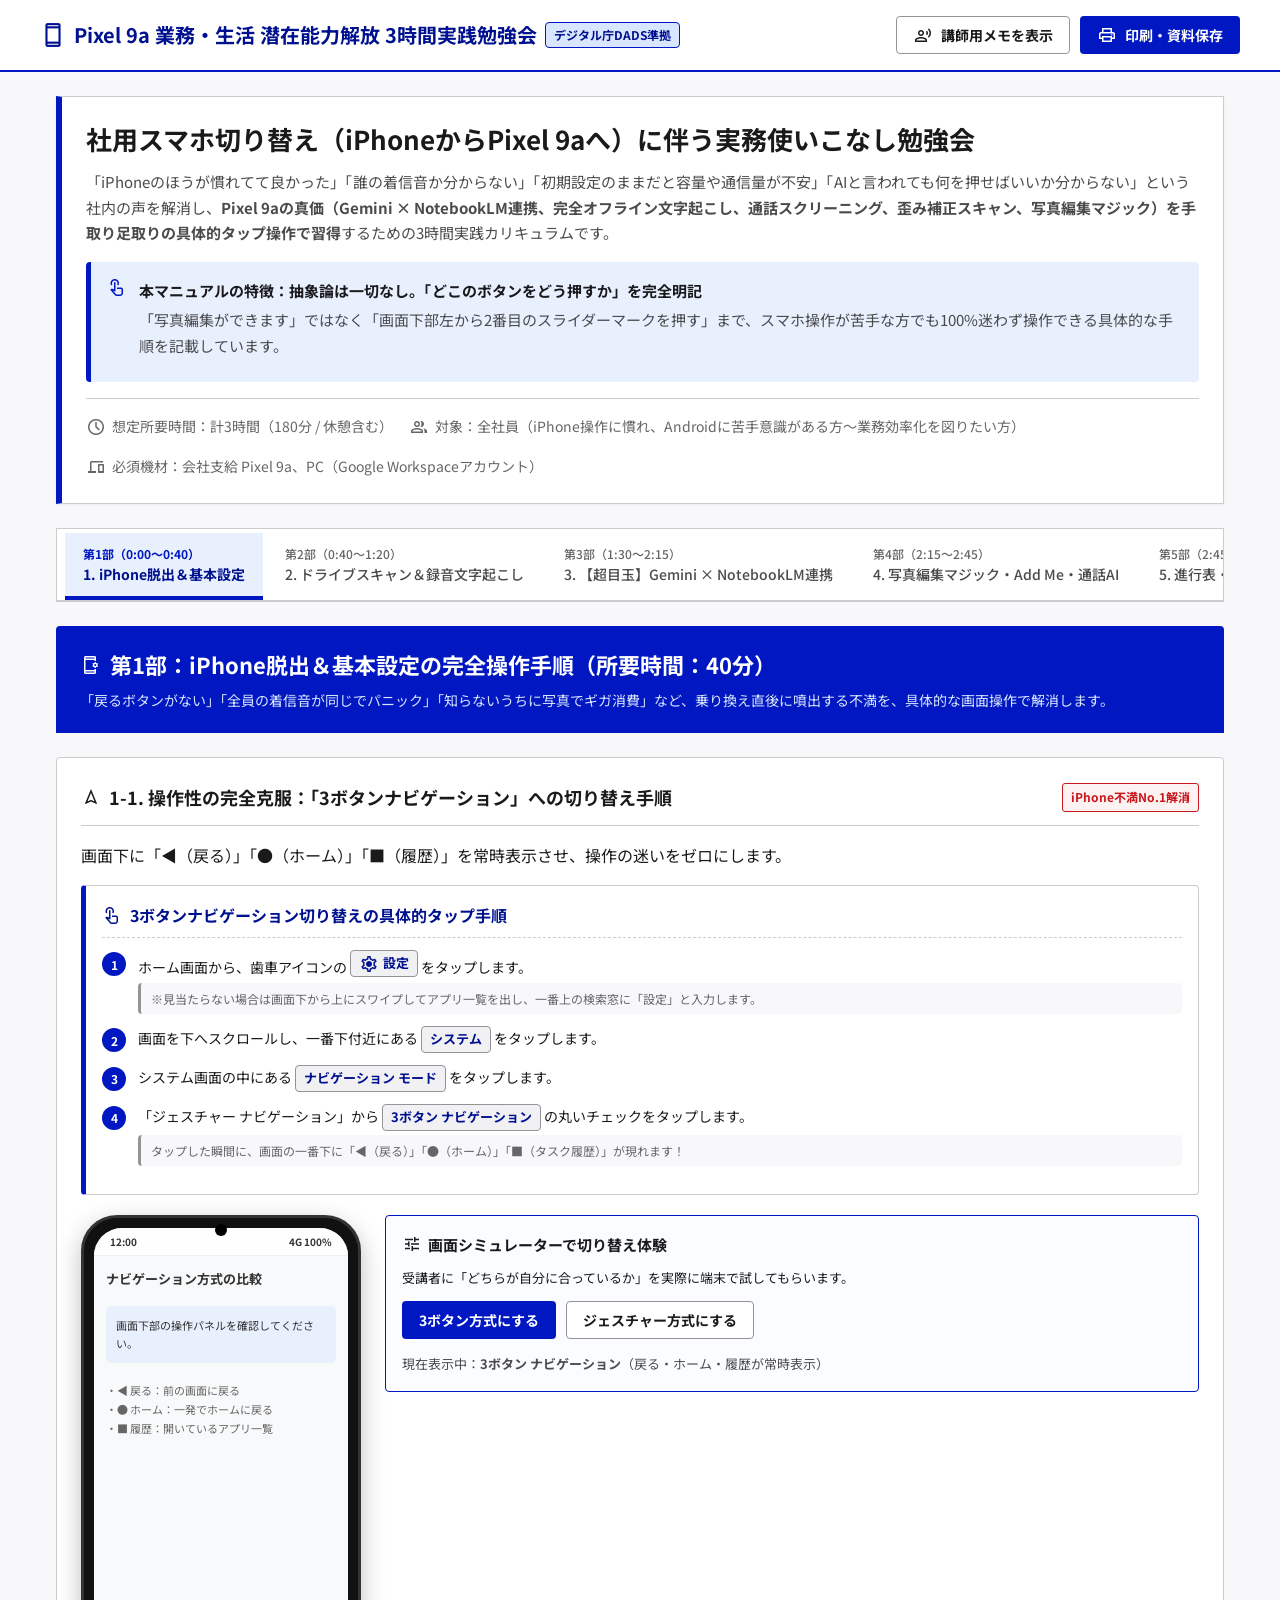
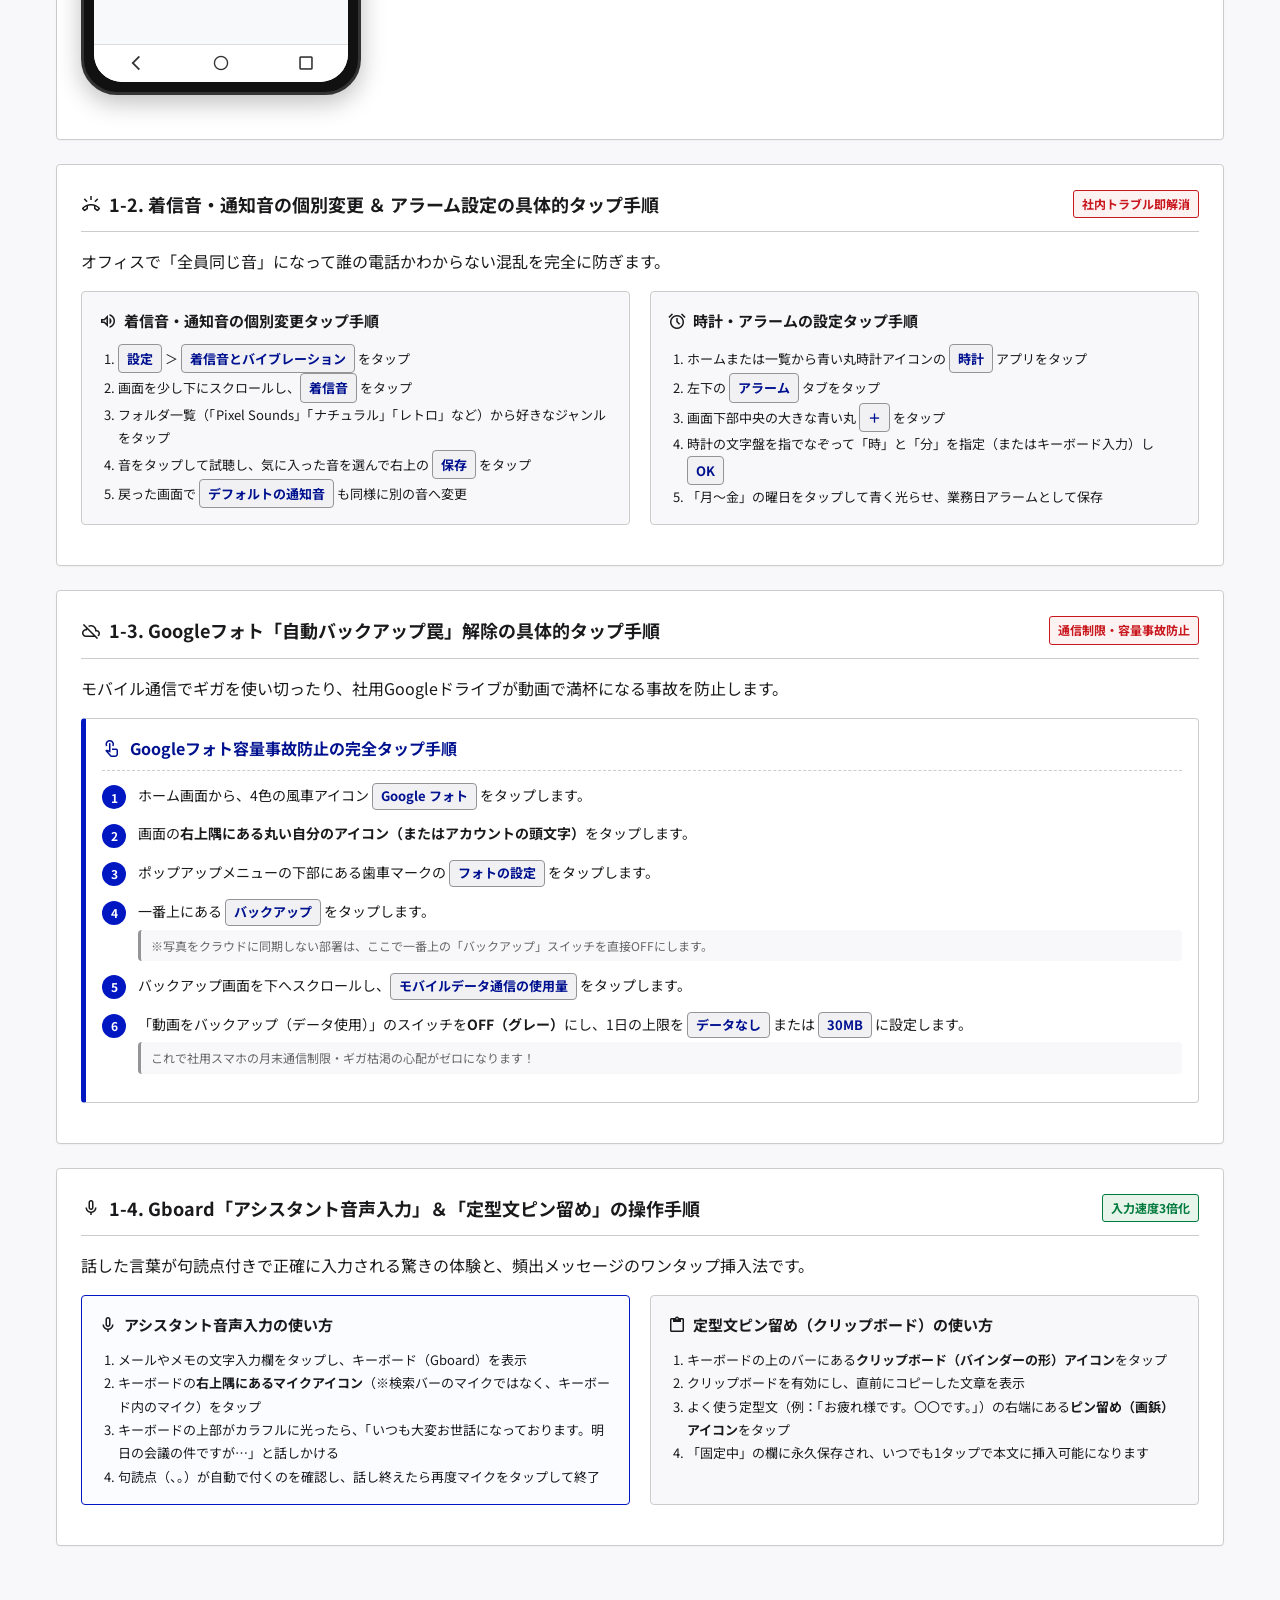
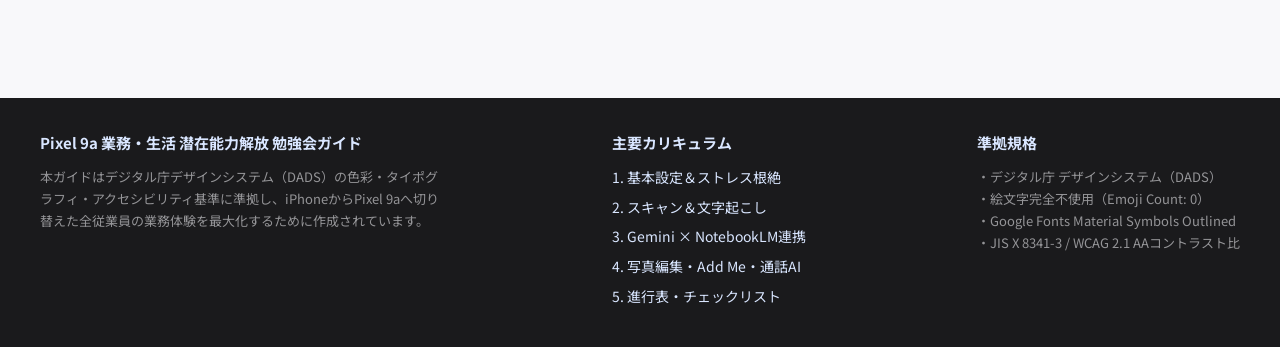
==== commit 0bc9f536: "docs(pixel9a): add granular click-by-click operational steps for photo editing and AI features" ====
--- a/pixel9a/index.html
+++ b/pixel9a/index.html
@@ -128,27 +128,6 @@
       align-items: center;
     }
 
-    /* Search Bar */
-    .search-box {
-      display: flex;
-      align-items: center;
-      background: var(--dads-grey-100);
-      border: 1px solid var(--dads-grey-400);
-      border-radius: 4px;
-      padding: 4px 8px;
-    }
-    .search-box input {
-      border: none;
-      background: transparent;
-      font-size: 14px;
-      padding: 4px;
-      width: 160px;
-      font-family: var(--font-base);
-    }
-    .search-box input:focus {
-      outline: none;
-    }
-
     /* Layout */
     .dads-container {
       max-width: 1200px;
@@ -156,7 +135,7 @@
       padding: 24px 16px 80px 16px;
     }
 
-    /* Hero / Purpose block */
+    /* Hero block */
     .hero-block {
       background-color: var(--dads-white);
       border: 1px solid var(--dads-grey-300);
@@ -376,60 +355,77 @@
       margin-bottom: 4px;
     }
 
-    /* Step Guide Grid */
-    .steps-container {
+    /* Detailed Step Guide Box (Super Click-by-Click) */
+    .detailed-step-box {
+      background-color: var(--dads-white);
+      border: 1px solid var(--dads-grey-300);
+      border-left: 5px solid var(--dads-blue-900);
+      border-radius: 4px;
+      padding: 16px;
       margin: 16px 0;
     }
-    .step-item {
-      display: flex;
-      gap: 16px;
-      margin-bottom: 16px;
-      padding-bottom: 16px;
+    .detailed-step-header {
+      font-size: 16px;
+      font-weight: 700;
+      color: var(--dads-blue-1000);
+      display: flex;
+      align-items: center;
+      gap: 8px;
+      margin-bottom: 12px;
+      padding-bottom: 8px;
       border-bottom: 1px dashed var(--dads-grey-300);
     }
-    .step-item:last-child {
-      border-bottom: none;
-      margin-bottom: 0;
-      padding-bottom: 0;
-    }
-    .step-number {
-      flex-shrink: 0;
-      width: 32px;
-      height: 32px;
+    .substep-list {
+      list-style: none;
+      padding: 0;
+      margin: 0;
+    }
+    .substep-item {
+      display: flex;
+      align-items: flex-start;
+      gap: 12px;
+      margin-bottom: 12px;
+      font-size: 14px;
+      line-height: 1.6;
+    }
+    .substep-num {
+      width: 24px;
+      height: 24px;
       background-color: var(--dads-blue-900);
       color: var(--dads-white);
       border-radius: 50%;
       display: flex;
       align-items: center;
       justify-content: center;
+      font-size: 12px;
       font-weight: 700;
-      font-size: 14px;
-    }
-    .step-body {
-      flex-grow: 1;
-    }
-    .step-title {
-      font-weight: 700;
-      font-size: 16px;
-      color: var(--dads-grey-900);
-      margin-bottom: 4px;
-    }
-    .step-desc {
-      font-size: 14px;
-      color: var(--dads-grey-700);
-      margin-bottom: 8px;
-    }
-    .step-path {
+      flex-shrink: 0;
+      margin-top: 2px;
+    }
+    .substep-text {
+      flex: 1;
+    }
+    .substep-ui-tag {
       display: inline-flex;
       align-items: center;
-      gap: 6px;
+      gap: 4px;
       background-color: var(--dads-grey-100);
-      border: 1px solid var(--dads-grey-300);
-      padding: 4px 10px;
+      border: 1px solid var(--dads-grey-400);
+      padding: 2px 8px;
       border-radius: 4px;
-      font-family: monospace;
+      font-weight: 700;
+      color: var(--dads-blue-1000);
       font-size: 13px;
-      color: var(--dads-blue-1000);
+    }
+    .substep-screen-note {
+      display: block;
+      font-size: 12px;
+      color: var(--dads-grey-600);
+      margin-top: 4px;
+      background-color: var(--dads-grey-50);
+      padding: 6px 10px;
+      border-radius: 4px;
+      border-left: 3px solid var(--dads-grey-400);
     }
 
     /* Comparison & Two-Column Grids */
@@ -814,13 +810,13 @@
     <!-- Hero / Objective Block -->
     <section class="hero-block">
       <h1>社用スマホ切り替え（iPhoneからPixel 9aへ）に伴う実務使いこなし勉強会</h1>
-      <p>「iPhoneのほうが慣れてて良かった」「誰の着信音か分からない」「初期設定のままだと容量や通信量が不安」「AIと言われても何に使えばいいか分からない」という社内の声を解消し、<strong>Pixel 9aの真価（Gemini × NotebookLM連携、オフライン文字起こし、通話スクリーニング、歪み補正スキャン）を叩き込んで実務スピードを何倍にも引き上げる</strong>ための3時間実践カリキュラムです。</p>
+      <p>「iPhoneのほうが慣れてて良かった」「誰の着信音か分からない」「初期設定のままだと容量や通信量が不安」「AIと言われても何を押せばいいか分からない」という社内の声を解消し、<strong>Pixel 9aの真価（Gemini × NotebookLM連携、完全オフライン文字起こし、通話スクリーニング、歪み補正スキャン、写真編集マジック）を手取り足取りの具体的タップ操作で習得</strong>するための3時間実践カリキュラムです。</p>
       
       <div class="dads-alert dads-alert-info">
-        <span class="material-symbols-outlined">lightbulb</span>
+        <span class="material-symbols-outlined">touch_app</span>
         <div class="dads-alert-content">
-          <h4>本勉強会のゴール：スペック自慢ではなく「明日の仕事が爆速化する体験」</h4>
-          <p>スマホ操作が苦手な社員が「迷わず電話・アラームを使える」状態から、営業・事務・企画メンバーが「議事録や資料作成、迷惑電話対応をAIに丸投げできる」レベルまで、参加者全員が実機を触りながら到達します。</p>
+          <h4>本マニュアルの特徴：抽象論は一切なし。「どこのボタンをどう押すか」を完全明記</h4>
+          <p>「写真編集ができます」ではなく「画面下部左から2番目のスライダーマークを押す」まで、スマホ操作が苦手な方でも100%迷わず操作できる具体的な手順を記載しています。</p>
         </div>
       </div>
 
@@ -844,11 +840,11 @@
     <nav class="dads-tabs" aria-label="勉強会パート選択">
       <button type="button" class="dads-tab active" onclick="showPart('part1', this)">
         <span class="dads-tab-time">第1部（0:00〜0:40）</span>
-        <span class="dads-tab-title">1. iPhone脱出＆基本ストレス根絶</span>
+        <span class="dads-tab-title">1. iPhone脱出＆基本設定</span>
       </button>
       <button type="button" class="dads-tab" onclick="showPart('part2', this)">
         <span class="dads-tab-time">第2部（0:40〜1:20）</span>
-        <span class="dads-tab-title">2. 現場直結！爆速情報キャプチャ</span>
+        <span class="dads-tab-title">2. ドライブスキャン＆録音文字起こし</span>
       </button>
       <button type="button" class="dads-tab" onclick="showPart('part3', this)">
         <span class="dads-tab-time">第3部（1:30〜2:15）</span>
@@ -856,24 +852,24 @@
       </button>
       <button type="button" class="dads-tab" onclick="showPart('part4', this)">
         <span class="dads-tab-time">第4部（2:15〜2:45）</span>
-        <span class="dads-tab-title">4. 実務を守る独自AI＆PC連携</span>
+        <span class="dads-tab-title">4. 写真編集マジック・Add Me・通話AI</span>
       </button>
       <button type="button" class="dads-tab" onclick="showPart('part5', this)">
         <span class="dads-tab-time">第5部（2:45〜3:00）</span>
-        <span class="dads-tab-title">5. 進行表・演習チェック・Q&A</span>
+        <span class="dads-tab-title">5. 進行表・演習チェック・Q&amp;A</span>
       </button>
     </nav>
 
     <!-- =====================================================================
-         PART 1: iPhone脱出＆基本ストレス根絶 (0:00 - 0:40)
+         PART 1: iPhone脱出＆基本設定 (0:00 - 0:40)
          ===================================================================== -->
     <section id="part1" class="part-section active">
       <div class="section-header">
         <h2>
           <span class="material-symbols-outlined">phonelink_setup</span>
-          第1部：iPhone脱出＆基本ストレスの完全根絶（所要時間：40分）
+          第1部：iPhone脱出＆基本設定の完全操作手順（所要時間：40分）
         </h2>
-        <p>「戻るボタンがない」「全員の着信音が同じでパニック」「知らないうちに写真でギガ消費」など、乗り換え直後に噴出する不満を最初の40分でゼロにします。</p>
+        <p>「戻るボタンがない」「全員の着信音が同じでパニック」「知らないうちに写真でギガ消費」など、乗り換え直後に噴出する不満を、具体的な画面操作で解消します。</p>
       </div>
 
       <!-- Card 1-1: Navigation buttons -->
@@ -881,44 +877,45 @@
         <div class="dads-card-header">
           <div class="dads-card-title">
             <span class="material-symbols-outlined">navigation</span>
-            1-1. 操作性の完全克服：「3ボタンナビゲーション」への切り替え
+            1-1. 操作性の完全克服：「3ボタンナビゲーション」への切り替え手順
           </div>
           <span class="dads-badge dads-badge-critical">iPhone不満No.1解消</span>
         </div>
-        <p>iPhoneには画面下に物理ボタンがありませんが、Androidは初期設定が「ジェスチャー操作（画面端からスワイプ）」になっているため、「前の画面に戻れない」「アプリ一覧が出せない」というパニックが多発します。<strong>画面下に「▲ ■ ●」を出すことで、誰でも迷わず操作できるようになります。</strong></p>
-
-        <div class="instructor-note">
-          <div class="instructor-header">
-            <span class="material-symbols-outlined">record_voice_over</span>
-            講師用ガイド：ここを強調！
-          </div>
-          「使いこなすならジェスチャーが正解」と押し付けないこと！「前の画面に戻るボタンが常に目に見える」安心感こそが、非IT層の拒絶感を解く最大の鍵です。慣れた人だけ後からジェスチャーに戻せば十分です。
-        </div>
-
-        <div class="steps-container">
-          <div class="step-item">
-            <div class="step-number">1</div>
-            <div class="step-body">
-              <div class="step-title">設定アプリを開く</div>
-              <div class="step-desc">ホーム画面またはアプリ一覧から、歯車アイコンの「設定」をタップします。</div>
-              <div class="step-path"><span class="material-symbols-outlined">settings</span> 設定</div>
-            </div>
-          </div>
-          <div class="step-item">
-            <div class="step-number">2</div>
-            <div class="step-body">
-              <div class="step-title">「ナビゲーション モード」を探す</div>
-              <div class="step-desc">「システム」＞「ナビゲーション モード」をタップします（または設定最上部の検索窓に「ナビゲーション」と入力）。</div>
-              <div class="step-path">設定 &gt; システム &gt; ナビゲーション モード</div>
-            </div>
-          </div>
-          <div class="step-item">
-            <div class="step-number">3</div>
-            <div class="step-body">
-              <div class="step-title">「3ボタン ナビゲーション」を選択</div>
-              <div class="step-desc">画面下に「◀（戻る）」「●（ホーム）」「■（タスク一覧）」が表示されます。これでiPhone以上に操作が直感的になります。</div>
-            </div>
-          </div>
+        <p>画面下に「◀（戻る）」「●（ホーム）」「■（履歴）」を常時表示させ、操作の迷いをゼロにします。</p>
+
+        <div class="detailed-step-box">
+          <div class="detailed-step-header">
+            <span class="material-symbols-outlined">touch_app</span>
+            3ボタンナビゲーション切り替えの具体的タップ手順
+          </div>
+          <ul class="substep-list">
+            <li class="substep-item">
+              <span class="substep-num">1</span>
+              <div class="substep-text">
+                ホーム画面から、歯車アイコンの <span class="substep-ui-tag"><span class="material-symbols-outlined">settings</span> 設定</span> をタップします。
+                <span class="substep-screen-note">※見当たらない場合は画面下から上にスワイプしてアプリ一覧を出し、一番上の検索窓に「設定」と入力します。</span>
+              </div>
+            </li>
+            <li class="substep-item">
+              <span class="substep-num">2</span>
+              <div class="substep-text">
+                画面を下へスクロールし、一番下付近にある <span class="substep-ui-tag">システム</span> をタップします。
+              </div>
+            </li>
+            <li class="substep-item">
+              <span class="substep-num">3</span>
+              <div class="substep-text">
+                システム画面の中にある <span class="substep-ui-tag">ナビゲーション モード</span> をタップします。
+              </div>
+            </li>
+            <li class="substep-item">
+              <span class="substep-num">4</span>
+              <div class="substep-text">
+                「ジェスチャー ナビゲーション」から <span class="substep-ui-tag">3ボタン ナビゲーション</span> の丸いチェックをタップします。
+                <span class="substep-screen-note">タップした瞬間に、画面の一番下に「◀（戻る）」「●（ホーム）」「■（タスク履歴）」が現れます！</span>
+              </div>
+            </li>
+          </ul>
         </div>
 
         <div class="simulator-wrapper">
@@ -975,48 +972,39 @@
         <div class="dads-card-header">
           <div class="dads-card-title">
             <span class="material-symbols-outlined">ring_volume</span>
-            1-2. オフィス内パニック防止：着信音・通知音の個別変更＆アラーム
+            1-2. 着信音・通知音の個別変更 ＆ アラーム設定の具体的タップ手順
           </div>
           <span class="dads-badge dads-badge-critical">社内トラブル即解消</span>
         </div>
-        <p>社用スマホを一斉導入すると、全員が初期設定の着信音（Pixel専用音源符など）のままになり、<strong>オフィスで1台鳴るたびにフロア中の社員がポケットを確認する</strong>という無駄な混乱が発生します。音の個別設定と、消音時の振動設定を徹底します。</p>
+        <p>オフィスで「全員同じ音」になって誰の電話かわからない混乱を完全に防ぎます。</p>
 
         <div class="two-col-grid">
           <div class="col-box">
             <h4>
               <span class="material-symbols-outlined">volume_up</span>
-              着信音・通知音の変更手順
+              着信音・通知音の個別変更タップ手順
             </h4>
-            <ol style="padding-left: 20px; font-size: 14px; line-height: 1.8;">
-              <li>「設定」＞「着信音とバイブレーション」を開く</li>
-              <li>「着信音」をタップ</li>
-              <li>ジャンル別（「Pixel Sounds」「レトロ」「クラシック」等）から自分好みの音を選択</li>
-              <li>「デフォルトの通知音」（メールやチャット用）も同様に変更</li>
+            <ol style="padding-left: 20px; font-size: 13px; line-height: 1.8;">
+              <li><span class="substep-ui-tag">設定</span> ＞ <span class="substep-ui-tag">着信音とバイブレーション</span> をタップ</li>
+              <li>画面を少し下にスクロールし、<span class="substep-ui-tag">着信音</span> をタップ</li>
+              <li>フォルダ一覧（「Pixel Sounds」「ナチュラル」「レトロ」など）から好きなジャンルをタップ</li>
+              <li>音をタップして試聴し、気に入った音を選んで右上の <span class="substep-ui-tag">保存</span> をタップ</li>
+              <li>戻った画面で <span class="substep-ui-tag">デフォルトの通知音</span> も同様に別の音へ変更</li>
             </ol>
-            <div class="step-path" style="margin-top: 10px;">設定 &gt; 着信音とバイブレーション &gt; 着信音</div>
           </div>
 
           <div class="col-box">
             <h4>
               <span class="material-symbols-outlined">alarm</span>
-              時計・アラームの設定手順
+              時計・アラームの設定タップ手順
             </h4>
-            <ol style="padding-left: 20px; font-size: 14px; line-height: 1.8;">
-              <li>ホームまたは一覧から「時計」アプリを起動</li>
-              <li>左下の「アラーム」タブを選択</li>
-              <li>「＋」ボタンで時間を設定</li>
-              <li>「繰り返し（月〜金）」を設定し、業務アラームにする</li>
-              <li>Googleアシスタントとの連携ルーティンもここで組めます</li>
+            <ol style="padding-left: 20px; font-size: 13px; line-height: 1.8;">
+              <li>ホームまたは一覧から青い丸時計アイコンの <span class="substep-ui-tag">時計</span> アプリをタップ</li>
+              <li>左下の <span class="substep-ui-tag">アラーム</span> タブをタップ</li>
+              <li>画面下部中央の大きな青い丸 <span class="substep-ui-tag">＋</span> をタップ</li>
+              <li>時計の文字盤を指でなぞって「時」と「分」を指定（またはキーボード入力）し <span class="substep-ui-tag">OK</span></li>
+              <li>「月〜金」の曜日をタップして青く光らせ、業務日アラームとして保存</li>
             </ol>
-            <div class="step-path" style="margin-top: 10px;">時計アプリ &gt; アラーム &gt; ＋</div>
-          </div>
-        </div>
-
-        <div class="dads-alert dads-alert-warning">
-          <span class="material-symbols-outlined">vibration</span>
-          <div class="dads-alert-content">
-            <h4>重要：会議中の「マナーモード」と「サイレントモード」の違い</h4>
-            <p>音量ボタンを押した際に出てくるアイコンをタップすることで「着信音あり」「バイブレーションのみ（マナーモード）」「完全消音（サイレント）」をワンタップで切り替えられます。</p>
           </div>
         </div>
       </article>
@@ -1026,45 +1014,57 @@
         <div class="dads-card-header">
           <div class="dads-card-title">
             <span class="material-symbols-outlined">cloud_off</span>
-            1-3. 最大の地雷「Googleフォトの自動バックアップ罠」を解除する
+            1-3. Googleフォト「自動バックアップ罠」解除の具体的タップ手順
           </div>
           <span class="dads-badge dads-badge-critical">通信制限・容量事故防止</span>
         </div>
-        <p>Pixelを初期設定のまま使い始めると、<strong>「社用アカウントのGoogleドライブ容量（通常15GB〜数TB）があっという間に満杯になる」「私用写真が社用アカウントにアップロードされる」「動画撮影で社用SIMの月間ギガ数を使い切る」</strong>という重大トラブルが必ず起きます。</p>
-
-        <div class="dads-alert dads-alert-danger">
-          <span class="material-symbols-outlined">warning</span>
-          <div class="dads-alert-content">
-            <h4>放置厳禁！初期設定の3つの罠</h4>
-            <p>1. モバイルデータ通信でのバックアップがON（月末に通信制限がかかる）<br>
-            2. 動画（容量数ギガ）まで自動バックアップされ会社の共有ドライブがパンク<br>
-            3. 個人Googleアカウントと混ざり、プライベート写真が会社に同期されるリスク</p>
-          </div>
-        </div>
-
-        <div class="steps-container">
-          <div class="step-item">
-            <div class="step-number">1</div>
-            <div class="step-body">
-              <div class="step-title">Googleフォト アプリを開く</div>
-              <div class="step-desc">右上のプロフィールアイコンをタップし、「フォトの設定」を選択します。</div>
-            </div>
-          </div>
-          <div class="step-item">
-            <div class="step-number">2</div>
-            <div class="step-body">
-              <div class="step-title">「バックアップ」設定を開く</div>
-              <div class="step-desc">社用で写真バックアップが不要な部署は、ここで「バックアップ」自体をOFFにします。</div>
-            </div>
-          </div>
-          <div class="step-item">
-            <div class="step-number">3</div>
-            <div class="step-body">
-              <div class="step-title">モバイルデータ通信の使用量を制限する（必須）</div>
-              <div class="step-desc">「モバイルデータ通信の使用量」をタップし、「動画をバックアップ（データ使用）」をOFF、1日の上限を「なし」または「30MB」等に設定します。</div>
-              <div class="step-path">フォト設定 &gt; バックアップ &gt; モバイルデータ通信の使用量</div>
-            </div>
-          </div>
+        <p>モバイル通信でギガを使い切ったり、社用Googleドライブが動画で満杯になる事故を防止します。</p>
+
+        <div class="detailed-step-box">
+          <div class="detailed-step-header">
+            <span class="material-symbols-outlined">touch_app</span>
+            Googleフォト容量事故防止の完全タップ手順
+          </div>
+          <ul class="substep-list">
+            <li class="substep-item">
+              <span class="substep-num">1</span>
+              <div class="substep-text">
+                ホーム画面から、4色の風車アイコン <span class="substep-ui-tag">Google フォト</span> をタップします。
+              </div>
+            </li>
+            <li class="substep-item">
+              <span class="substep-num">2</span>
+              <div class="substep-text">
+                画面の<strong>右上隅にある丸い自分のアイコン（またはアカウントの頭文字）</strong>をタップします。
+              </div>
+            </li>
+            <li class="substep-item">
+              <span class="substep-num">3</span>
+              <div class="substep-text">
+                ポップアップメニューの下部にある歯車マークの <span class="substep-ui-tag">フォトの設定</span> をタップします。
+              </div>
+            </li>
+            <li class="substep-item">
+              <span class="substep-num">4</span>
+              <div class="substep-text">
+                一番上にある <span class="substep-ui-tag">バックアップ</span> をタップします。
+                <span class="substep-screen-note">※写真をクラウドに同期しない部署は、ここで一番上の「バックアップ」スイッチを直接OFFにします。</span>
+              </div>
+            </li>
+            <li class="substep-item">
+              <span class="substep-num">5</span>
+              <div class="substep-text">
+                バックアップ画面を下へスクロールし、<span class="substep-ui-tag">モバイルデータ通信の使用量</span> をタップします。
+              </div>
+            </li>
+            <li class="substep-item">
+              <span class="substep-num">6</span>
+              <div class="substep-text">
+                「動画をバックアップ（データ使用）」のスイッチを<strong>OFF（グレー）</strong>にし、1日の上限を <span class="substep-ui-tag">データなし</span> または <span class="substep-ui-tag">30MB</span> に設定します。
+                <span class="substep-screen-note">これで社用スマホの月末通信制限・ギガ枯渇の心配がゼロになります！</span>
+              </div>
+            </li>
+          </ul>
         </div>
       </article>
 
@@ -1073,37 +1073,37 @@
         <div class="dads-card-header">
           <div class="dads-card-title">
             <span class="material-symbols-outlined">keyboard_voice</span>
-            1-4. 入力爆速化：Gboardの「アシスタント音声入力」と「定型文クリップボード」
-          </div>
-          <span class="dads-badge dads-badge-success">時短効果抜群</span>
-        </div>
-        <p>iPhoneユーザーがPixelを触って最初に感動するのが「音声入力の圧倒的な精度と速さ」です。Pixel 9aはオンデバイスAI処理により、<strong>句読点や「？」を自動判別し、通常の3倍以上の速度で長文メールや報告書を作成</strong>できます。</p>
+            1-4. Gboard「アシスタント音声入力」＆「定型文ピン留め」の操作手順
+          </div>
+          <span class="dads-badge dads-badge-success">入力速度3倍化</span>
+        </div>
+        <p>話した言葉が句読点付きで正確に入力される驚きの体験と、頻出メッセージのワンタップ挿入法です。</p>
 
         <div class="two-col-grid">
           <div class="col-box primary">
             <h4>
               <span class="material-symbols-outlined">mic</span>
-              神機能：アシスタント音声入力
+              アシスタント音声入力の使い方
             </h4>
-            <p style="font-size: 13px; margin-bottom: 8px;">キーボード右上のマイクアイコンをタップして話すだけ。</p>
-            <ul style="font-size: 13px; padding-left: 20px; line-height: 1.8;">
-              <li>「いつも大変お世話になっております」と早口で喋ってもノーミス変換</li>
-              <li>「改行」「送信」などの音声コマンドも認識</li>
-              <li>声で入力しながら、画面上の文字を指でタップして修正できる（音声とキーボードの同時使用）</li>
-            </ul>
+            <ol style="font-size: 13px; padding-left: 20px; line-height: 1.8;">
+              <li>メールやメモの文字入力欄をタップし、キーボード（Gboard）を表示</li>
+              <li>キーボードの<strong>右上隅にあるマイクアイコン</strong>（※検索バーのマイクではなく、キーボード内のマイク）をタップ</li>
+              <li>キーボードの上部がカラフルに光ったら、「いつも大変お世話になっております。明日の会議の件ですが…」と話しかける</li>
+              <li>句読点（、。）が自動で付くのを確認し、話し終えたら再度マイクをタップして終了</li>
+            </ol>
           </div>
 
           <div class="col-box">
             <h4>
               <span class="material-symbols-outlined">content_paste</span>
-              定型文ピン留め（クリップボード履歴）
+              定型文ピン留め（クリップボード）の使い方
             </h4>
-            <p style="font-size: 13px; margin-bottom: 8px;">何度も打つ文章をピン留めして1タップで挿入。</p>
-            <ul style="font-size: 13px; padding-left: 20px; line-height: 1.8;">
-              <li>キーボード上部のクリップボードアイコンをタップ</li>
-              <li>「お疲れ様です。〇〇です。」「Zoom URL」「口座番号」などを長押しして「固定」</li>
-              <li>iPhoneのように辞書登録を1つずつ探す手間がなくなります</li>
-            </ul>
+            <ol style="font-size: 13px; padding-left: 20px; line-height: 1.8;">
+              <li>キーボードの上のバーにある<strong>クリップボード（バインダーの形）アイコン</strong>をタップ</li>
+              <li>クリップボードを有効にし、直前にコピーした文章を表示</li>
+              <li>よく使う定型文（例：「お疲れ様です。〇〇です。」）の右端にある<strong>ピン留め（画鋲）アイコン</strong>をタップ</li>
+              <li>「固定中」の欄に永久保存され、いつでも1タップで本文に挿入可能になります</li>
+            </ol>
           </div>
         </div>
       </article>
@@ -1111,15 +1111,15 @@
 
 
     <!-- =====================================================================
-         PART 2: 現場直結！爆速情報キャプチャ (0:40 - 1:20)
+         PART 2: ドライブスキャン＆録音文字起こし (0:40 - 1:20)
          ===================================================================== -->
     <section id="part2" class="part-section">
       <div class="section-header">
         <h2>
           <span class="material-symbols-outlined">document_scanner</span>
-          第2部：現場直結！爆速情報キャプチャ（所要時間：40分）
+          第2部：現場直結！スキャン＆文字起こしの完全操作手順（所要時間：40分）
         </h2>
-        <p>机の上の紙資料、長時間の会議、画面上の気になる画像。あらゆる現場の情報を一瞬でデジタル化・検索可能にするPixelの基本武器をマスターします。</p>
+        <p>会社の複合機まで歩く必要はありません。机の上の紙を数秒で歪み補正PDFにし、会議の音声を完全オフラインで話者分離文字起こしする完全手順です。</p>
       </div>
 
       <!-- Card 2-1: Drive document scan -->
@@ -1127,49 +1127,62 @@
         <div class="dads-card-header">
           <div class="dads-card-title">
             <span class="material-symbols-outlined">scanner</span>
-            2-1. Googleドライブ爆速スキャン：紙書類を数秒で歪み補正＆文字認識PDF化
+            2-1. Googleドライブ爆速スキャン：紙書類を数秒でPDF化する具体的タップ手順
           </div>
           <span class="dads-badge dads-badge-pro">実務キラー機能</span>
         </div>
-        <p>会社の複合機まで歩いてスキャンする必要はありません。Pixel 9aのカメラとGoogleドライブの連携機能により、<strong>斜めから撮った領収書や分厚い紙の契約書を、自動で輪郭検出し、真っ直ぐな白黒/カラーPDFとしてクラウドに即時保存</strong>できます。</p>
-
-        <div class="steps-container">
-          <div class="step-item">
-            <div class="step-number">1</div>
-            <div class="step-body">
-              <div class="step-title">Googleドライブを開き「カメラ」アイコンをタップ</div>
-              <div class="step-desc">右下の「＋」またはカメラアイコン（スキャン）を押します。</div>
-            </div>
-          </div>
-          <div class="step-item">
-            <div class="step-number">2</div>
-            <div class="step-body">
-              <div class="step-title">紙書類にかざすだけで「自動シャッター」</div>
-              <div class="step-desc">書類の四隅が青枠で自動認識され、ブレずに静止すると自動で撮影されます。手動でシャッターを押す必要すらありません。</div>
-            </div>
-          </div>
-          <div class="step-item">
-            <div class="step-number">3</div>
-            <div class="step-body">
-              <div class="step-title">自動歪み補正・影消し ＆ 複数ページの追加</div>
-              <div class="step-desc">机の影や歪みが自動で消去され、スキャナーで読み取ったかのような白く鮮明なPDFになります。左下の「＋」で何ページでも追加スキャン可能。</div>
-            </div>
-          </div>
-          <div class="step-item">
-            <div class="step-number">4</div>
-            <div class="step-body">
-              <div class="step-title">保存と同時にOCR（文字検索）可能に</div>
-              <div class="step-desc">保存先を社内共有フォルダに指定すれば、PCから開いたときにも文字検索（Ctrl+F）が効く検索可能PDFとして即共有完了します。</div>
-            </div>
-          </div>
-        </div>
-
-        <div class="instructor-note">
-          <div class="instructor-header">
-            <span class="material-symbols-outlined">record_voice_over</span>
-            講師用ガイド：ここを実演！
-          </div>
-          会場で手元のレシートやA4用紙を斜め45度から机の上に置いてかざしてみてください。自動でシャッターが切られ、一瞬で真っ直ぐな長方形に補正される様子を見せると、会場から「おおっ」と声が上がります！
+
+        <div class="detailed-step-box">
+          <div class="detailed-step-header">
+            <span class="material-symbols-outlined">touch_app</span>
+            Googleドライブ スキャンの1ステップずつ完全手順
+          </div>
+          <ul class="substep-list">
+            <li class="substep-item">
+              <span class="substep-num">1</span>
+              <div class="substep-text">
+                ホーム画面から、黄色・青・緑の三角アイコン <span class="substep-ui-tag">ドライブ</span> をタップします。
+              </div>
+            </li>
+            <li class="substep-item">
+              <span class="substep-num">2</span>
+              <div class="substep-text">
+                画面の右下にある <strong>黒いカメラマークのアイコン</strong>（または右下の「＋」を押して「スキャン」）をタップします。
+              </div>
+            </li>
+            <li class="substep-item">
+              <span class="substep-num">3</span>
+              <div class="substep-text">
+                カメラが起動します。机の上にスキャンしたい紙書類を置き、スマホを上からかざします。
+                <span class="substep-screen-note">書類の四隅が青い枠で自動認識され、ブレずに静止すると自動的に「カシャッ」と撮影されます（手動でシャッターを押す必要もありません）。</span>
+              </div>
+            </li>
+            <li class="substep-item">
+              <span class="substep-num">4</span>
+              <div class="substep-text">
+                撮影後、画面右上の <span class="substep-ui-tag"><span class="material-symbols-outlined">crop</span> 切り抜き</span> アイコンをタップすると、四隅の丸い点を指で動かして書類の端を微調整できます。
+              </div>
+            </li>
+            <li class="substep-item">
+              <span class="substep-num">5</span>
+              <div class="substep-text">
+                画面右上の <span class="substep-ui-tag"><span class="material-symbols-outlined">palette</span> カラーパレット</span> アイコンをタップし、用途に合わせて「カラー」または「白黒」を選択します。影が自動で消去されます。
+              </div>
+            </li>
+            <li class="substep-item">
+              <span class="substep-num">6</span>
+              <div class="substep-text">
+                2枚目以降のページがある場合は、画面<strong>左下の「＋（ページ追加）」</strong>をタップして続けて撮影します。
+              </div>
+            </li>
+            <li class="substep-item">
+              <span class="substep-num">7</span>
+              <div class="substep-text">
+                すべて撮り終わったら、画面<strong>右下の「保存」</strong>をタップします。ファイル名（例：見積書_20261115）を入力し、保存先フォルダを確認して「保存」を押します。
+                <span class="substep-screen-note">これでPCのブラウザから開いた際にも文字検索（Ctrl+F）ができる高品質なPDFが完成します！</span>
+              </div>
+            </li>
+          </ul>
         </div>
       </article>
 
@@ -1178,36 +1191,56 @@
         <div class="dads-card-header">
           <div class="dads-card-title">
             <span class="material-symbols-outlined">record_voice_over</span>
-            2-2. Pixelレコーダー：完全オフライン・話者分離リアルタイム文字起こし
+            2-2. Pixelレコーダー：完全オフライン話者分離文字起こしの具体的タップ手順
           </div>
           <span class="dads-badge dads-badge-critical">iPhoneにない最強武器</span>
         </div>
-        <p>Pixelの「レコーダー」アプリは、他社スマホと次元が違います。<strong>機内モード（完全オフライン）でも通信せずに、日本語の会話をリアルタイムで文字起こしし、「話者1」「話者2」と自動で人物を分離</strong>してくれます。情報漏洩が厳しい社内会議でも安心して使えます。</p>
-
-        <div class="two-col-grid">
-          <div class="col-box primary">
-            <h4>
-              <span class="material-symbols-outlined">speech_to_text</span>
-              会議中のレコーダー活用
-            </h4>
-            <ul style="font-size: 14px; padding-left: 20px; line-height: 1.8;">
-              <li>録音ボタンを押すだけで、画面上にリアルタイムで日本語テキストが流れる</li>
-              <li>「文字起こし」タブで過去の会議から特定のキーワード（例：「納期」「見積もり」）を瞬時に全文検索</li>
-              <li>該当の単語をタップすると、その発言の音声箇所へ即ジャンプ再生</li>
-            </ul>
-          </div>
-
-          <div class="col-box">
-            <h4>
-              <span class="material-symbols-outlined">cloud_sync</span>
-              レコーダーWebサイト（recorder.google.com）
-            </h4>
-            <ul style="font-size: 14px; padding-left: 20px; line-height: 1.8;">
-              <li>バックアップをONにしておけば、PCのブラウザから直接すべての録音と文字起こしテキストにアクセス可能</li>
-              <li>スマホからPCへ音声を転送する手間がゼロになります</li>
-              <li>ここからテキストをコピーして、第3部のNotebookLMに投入します！</li>
-            </ul>
-          </div>
+
+        <div class="detailed-step-box">
+          <div class="detailed-step-header">
+            <span class="material-symbols-outlined">touch_app</span>
+            レコーダー文字起こし＆ドキュメント保存の完全手順
+          </div>
+          <ul class="substep-list">
+            <li class="substep-item">
+              <span class="substep-num">1</span>
+              <div class="substep-text">
+                赤い丸の中に白い音声波形があるアイコン <span class="substep-ui-tag">レコーダー</span> アプリをタップします。
+              </div>
+            </li>
+            <li class="substep-item">
+              <span class="substep-num">2</span>
+              <div class="substep-text">
+                画面下部の中央にある <strong>大きな赤い丸ボタン（●）</strong>をタップすると、即座に録音が始まります。
+              </div>
+            </li>
+            <li class="substep-item">
+              <span class="substep-num">3</span>
+              <div class="substep-text">
+                画面中央の <span class="substep-ui-tag">文字起こし</span> タブをタップします。
+                <span class="substep-screen-note">機内モード（完全オフライン）でも、話している日本語がリアルタイムでテキスト化され、「話者1」「話者2」と話者が自動分離されます！</span>
+              </div>
+            </li>
+            <li class="substep-item">
+              <span class="substep-num">4</span>
+              <div class="substep-text">
+                録音を終了する時は、画面下部の一時停止ボタンを押した後、右側の <strong>チェックマーク（ 保存）</strong>をタップします。
+              </div>
+            </li>
+            <li class="substep-item">
+              <span class="substep-num">5</span>
+              <div class="substep-text">
+                保存した録音をタップして開き、画面<strong>右上隅の「︙（3点リーダー）」</strong>をタップします。
+              </div>
+            </li>
+            <li class="substep-item">
+              <span class="substep-num">6</span>
+              <div class="substep-text">
+                メニューから <span class="substep-ui-tag">Google ドキュメントに保存</span> をタップします。
+                <span class="substep-screen-note">数秒でGoogleドライブに文字起こしテキストのGoogleドキュメントが自動生成されます。これを第3部のNotebookLMに投入します！</span>
+              </div>
+            </li>
+          </ul>
         </div>
       </article>
 
@@ -1216,33 +1249,35 @@
         <div class="dads-card-header">
           <div class="dads-card-title">
             <span class="material-symbols-outlined">frame_inspect</span>
-            2-3. かこって検索（Circle to Search）：画面内の文字コピー・翻訳・計算
+            2-3. かこって検索（Circle to Search）：画面内の文字コピー・翻訳の操作手順
           </div>
           <span class="dads-badge dads-badge-pro">日常時短ワザ</span>
         </div>
-        <p>Instagram、PDF、アプリ内の画像、動画再生中など、「テキスト選択できない画面」でも、<strong>ホームボタン（またはジェスチャーバー）を長押しして指で囲むだけ</strong>で、瞬時に文字を抽出し、検索や翻訳ができます。</p>
-
-        <div class="steps-container">
-          <div class="step-item">
-            <div class="step-number">1</div>
-            <div class="step-body">
-              <div class="step-title">どの画面からでもナビバーを長押し</div>
-              <div class="step-desc">画面下に青白いエフェクトが現れ、画面全体が一時停止します。</div>
-            </div>
-          </div>
-          <div class="step-item">
-            <div class="step-number">2</div>
-            <div class="step-body">
-              <div class="step-title">気になる部分を指で丸く囲む（またはタップ）</div>
-              <div class="step-desc">画像内の英語、知らない専門用語、型番、グラフなどをサッとなぞります。</div>
-            </div>
-          </div>
-          <div class="step-item">
-            <div class="step-number">3</div>
-            <div class="step-body">
-              <div class="step-title">「テキストをコピー」または「翻訳」</div>
-              <div class="step-desc">画像の中に埋め込まれた電話番号やURLもテキストとして抽出してクリップボードに送れます。</div>
-            </div>
+
+        <div class="two-col-grid">
+          <div class="col-box primary">
+            <h4>
+              <span class="material-symbols-outlined">gesture</span>
+              かこって検索の起動と囲み方
+            </h4>
+            <ol style="font-size: 13px; padding-left: 20px; line-height: 1.8;">
+              <li>コピーできない画像やPDF、Instagram、動画などを画面に開く</li>
+              <li>画面の一番下にある<strong>「●（ホームボタン）」または「横棒（ナビゲーションバー）」を約1秒間長押し</strong></li>
+              <li>画面に青白い光のエフェクトが現れ、画面が一時停止したら、調べたい文字や画像を<strong>指先でグルッと円を描くように囲む</strong></li>
+            </ol>
+          </div>
+
+          <div class="col-box">
+            <h4>
+              <span class="material-symbols-outlined">translate</span>
+              テキスト抽出と翻訳のタップ手順
+            </h4>
+            <ol style="font-size: 13px; padding-left: 20px; line-height: 1.8;">
+              <li>文字を囲むと、下部にGoogle検索結果がせり上がってきます</li>
+              <li>選択された文字の上にある <span class="substep-ui-tag">テキストをコピー</span> をタップすればクリップボードへ保存</li>
+              <li>英語などの外国語の場合は、右側の <span class="substep-ui-tag">翻訳</span> をタップすると画面上の外国語が一瞬で日本語に上書き翻訳されます</li>
+              <li>元に戻るには、画面外をタップするか◀（戻る）を押すだけです</li>
+            </ol>
           </div>
         </div>
       </article>
@@ -1250,15 +1285,15 @@
 
 
     <!-- =====================================================================
-         PART 3: 【超目玉】Gemini × NotebookLM 業務爆速連携 (1:30 - 2:15)
+         PART 3: 【超目玉】Gemini × NotebookLM連携 (1:30 - 2:15)
          ===================================================================== -->
     <section id="part3" class="part-section">
       <div class="section-header" style="background-color: #1A1A5E;">
         <h2>
           <span class="material-symbols-outlined">auto_awesome</span>
-          第3部：【超目玉】Gemini × NotebookLM 業務爆速エコシステム（所要時間：45分）
+          第3部：【超目玉】Gemini × NotebookLM 業務爆速エコシステムの完全操作手順（所要時間：45分）
         </h2>
-        <p>「Pixel 9aにして本当によかった！」と全員が確信する最重要パート。現場で集めた音声・紙資料を、Googleの最新AI環境で爆速ナレッジ化するワークフローを実演・演習します。</p>
+        <p>「Pixel 9aにして本当によかった！」と全員が確信するハイライトパート。音声・資料をGoogleの最新AIで爆速ナレッジ化する具体的な画面操作を体験します。</p>
       </div>
 
       <!-- Card 3-1: Recorder to NotebookLM Workflow -->
@@ -1266,141 +1301,136 @@
         <div class="dads-card-header">
           <div class="dads-card-title">
             <span class="material-symbols-outlined">hub</span>
-            3-1. 神連携ワークフロー：会議録音 → NotebookLM で議事録・決定事項・FAQ自動生成
+            3-1. 会議録音 → NotebookLM で議事録・決定事項・FAQ自動生成の具体的タップ手順
           </div>
           <span class="dads-badge dads-badge-pro">業務革命レベル</span>
         </div>
-        <p>会議の議事録作成に1時間もかけていませんか？<strong>Pixel 9aで録音した文字起こしテキストを、GoogleのAIリサーチツール「NotebookLM」に投入するだけで、決定事項・宿題・Q&Aが数秒で整理</strong>されます。</p>
-
-        <div class="workflow-flow">
-          <div class="workflow-step">
-            <div class="workflow-step-icon">
-              <span class="material-symbols-outlined">mic</span>
-            </div>
-            <div>
-              <strong>STEP 1: Pixel 9aのレコーダーで会議を録音</strong><br>
-              <span style="font-size: 13px; color: var(--dads-grey-700);">高精度な文字起こしが自動生成される。クラウド同期を有効にしておく。</span>
-            </div>
-          </div>
-          <div class="workflow-arrow"><span class="material-symbols-outlined">arrow_downward</span></div>
-          <div class="workflow-step">
-            <div class="workflow-step-icon">
-              <span class="material-symbols-outlined">drive_file_move</span>
-            </div>
-            <div>
-              <strong>STEP 2: GoogleドキュメントまたはKeepへ1タップ転送</strong><br>
-              <span style="font-size: 13px; color: var(--dads-grey-700);">レコーダーアプリのメニューから「Google ドキュメントに保存」を押すだけ。</span>
-            </div>
-          </div>
-          <div class="workflow-arrow"><span class="material-symbols-outlined">arrow_downward</span></div>
-          <div class="workflow-step" style="border-color: #6200EE; background-color: #FAF5FF;">
-            <div class="workflow-step-icon" style="background-color: #6200EE; color: #FFF;">
-              <span class="material-symbols-outlined">psychology</span>
-            </div>
-            <div>
-              <strong style="color: #6200EE;">STEP 3: NotebookLM（notebooklm.google.com）にソースとして追加</strong><br>
-              <span style="font-size: 13px; color: var(--dads-grey-700);">Googleドライブから先ほどのドキュメントを選択して追加する。</span>
-            </div>
-          </div>
-          <div class="workflow-arrow"><span class="material-symbols-outlined">arrow_downward</span></div>
-          <div class="workflow-step" style="border-color: var(--dads-green-900); background-color: var(--dads-green-50);">
-            <div class="workflow-step-icon" style="background-color: var(--dads-green-900); color: #FFF;">
-              <span class="material-symbols-outlined">task_alt</span>
-            </div>
-            <div>
-              <strong style="color: var(--dads-green-900);">STEP 4: AIに対話形式で指示出し・ワンクリック出力</strong><br>
-              <span style="font-size: 13px; color: var(--dads-grey-700);">「決定事項と次回のアクションアイテムを整理して」「〇〇課長の発言の懸念点は何？」など質問すると、会議の該当箇所（引用元付き）で回答！</span>
-            </div>
-          </div>
-        </div>
-
-        <div class="col-box primary" style="margin-top: 16px;">
-          <h4>
-            <span class="material-symbols-outlined">headphones</span>
-            NotebookLMの驚異の機能「音声ディープダイブ（Audio Overview）」
-          </div>
-          <p style="font-size: 14px; margin-bottom: 8px;">NotebookLMには、ソース資料をもとに<strong>2人のAIホストがラジオ番組のように楽しく深掘り対談してくれる音声解説機能</strong>が搭載されています。</p>
-          <p style="font-size: 13px; color: var(--dads-grey-700);">会議の文字起こしや難解な長文資料を流し込み、「生成」を押すだけ。移動中や退勤時にPixel 9aとイヤホンでラジオ感覚で聴くだけで、会議の内容や重要トピックが頭にスッと入ります。</p>
+
+        <div class="detailed-step-box">
+          <div class="detailed-step-header">
+            <span class="material-symbols-outlined">touch_app</span>
+            文字起こしをNotebookLMに読み込ませて議事録を生成する完全手順
+          </div>
+          <ul class="substep-list">
+            <li class="substep-item">
+              <span class="substep-num">1</span>
+              <div class="substep-text">
+                第2部でPixelレコーダーから保存した「Googleドキュメント」を用意します。
+              </div>
+            </li>
+            <li class="substep-item">
+              <span class="substep-num">2</span>
+              <div class="substep-text">
+                PC（またはスマホ）のChromeブラウザで <strong>notebooklm.google.com</strong> にアクセスし、社用アカウントでログインします。
+              </div>
+            </li>
+            <li class="substep-item">
+              <span class="substep-num">3</span>
+              <div class="substep-text">
+                画面左上の <span class="substep-ui-tag">新しいノートブック</span>（＋ボタン）をタップします。
+              </div>
+            </li>
+            <li class="substep-item">
+              <span class="substep-num">4</span>
+              <div class="substep-text">
+                ソースの追加画面で <span class="substep-ui-tag">Google ドライブ</span> アイコンを選択し、先ほどの文字起こしドキュメントにチェックを入れて右下の <span class="substep-ui-tag">挿入</span> をタップします。
+              </div>
+            </li>
+            <li class="substep-item">
+              <span class="substep-num">5</span>
+              <div class="substep-text">
+                画面右下のチャット入力欄に、以下のプロンプトを入力して紙飛行機（送信）アイコンを押します：
+                <span class="substep-screen-note">「この会議の【決定事項】と【次回までの各担当者の宿題（アクションアイテム）】を箇条書きで分かりやすく整理してください。」</span>
+              </div>
+            </li>
+            <li class="substep-item">
+              <span class="substep-num">6</span>
+              <div class="substep-text">
+                数秒で議事録が生成されます。回答の数字（[1]、[2]）をクリックすると、会議中のどの発言に基づいているかがハイライト表示されるため、AIのハルシネーション（嘘）を1秒で確認できます！
+              </div>
+            </li>
+            <li class="substep-item">
+              <span class="substep-num">7</span>
+              <div class="substep-text">
+                【音声ディープダイブ】ノートブック右上の「スタジオ」パネルにある <span class="substep-ui-tag">音声解説（Audio Overview）</span> の「生成」ボタンをタップします。
+                <span class="substep-screen-note">2人のAIホストが会議内容を深掘りする約5〜10分の解説ラジオ番組が自動生成され、退勤時や移動中にPixel 9aのイヤホンで楽しく復習できます！</span>
+              </div>
+            </li>
+          </ul>
         </div>
       </article>
 
-      <!-- Card 3-2: Paper Document to NotebookLM bot -->
-      <article class="dads-card">
-        <div class="dads-card-header">
-          <div class="dads-card-title">
-            <span class="material-symbols-outlined">menu_book</span>
-            3-2. 紙のマニュアル・契約書を数分で「専属社内チャットボット」に変える
-          </div>
-          <span class="dads-badge dads-badge-pro">現場DXの極み</span>
-        </div>
-        <p>オフィスのキャビネットに眠っている分厚い紙の製品マニュアル、就業規則、契約書の雛形。これらをPixel 9aでスキャンしてNotebookLMに入れると、<strong>「その資料のことなら何でも知っている専属AIアシスタント」</strong>が一瞬で完成します。</p>
-
-        <div class="two-col-grid">
-          <div class="col-box">
-            <h4>
-              <span class="material-symbols-outlined">document_scanner</span>
-              手順A: スマホでスキャン
-            </h4>
-            <p style="font-size: 13px;">第2部で学んだGoogleドライブのスキャン機能で、紙のマニュアルを撮影してPDFとしてGoogleドライブに保存。</p>
-          </div>
-          <div class="col-box">
-            <h4>
-              <span class="material-symbols-outlined">smart_toy</span>
-              手順B: NotebookLMに読み込ませる
-            </h4>
-            <p style="font-size: 13px;">NotebookLMで「ノートブックを新規作成」＞「Google ドライブ」から先ほどのPDFを選択。たったこれだけ！</p>
-          </div>
-        </div>
-
-        <div class="dads-alert dads-alert-success">
-          <span class="material-symbols-outlined">chat</span>
-          <div class="dads-alert-content">
-            <h4>実際に受講者に投げてもらうプロンプト例</h4>
-            <p>
-              ・「第3条の支払い期日と遅延損害金について要約して」<br>
-              ・「新人オペレーター向けのよくあるトラブルと対処法5選を作って」<br>
-              ・「このマニュアルを読んだ後の理解度確認クイズ（3択問題）を3問作って」
-            </p>
-          </div>
-        </div>
-      </article>
-
-      <!-- Card 3-3: Ask about screen & Gemini Live -->
+      <!-- Card 3-2: Ask about screen & Gemini Live -->
       <article class="dads-card">
         <div class="dads-card-header">
           <div class="dads-card-title">
             <span class="material-symbols-outlined">psychology_alt</span>
-            3-3. 電源ボタン長押しで発動：「画面について質問」＆ Gemini Live
+            3-2. 電源ボタン長押しで発動：「画面について質問」＆ Gemini Live の操作手順
           </div>
           <span class="dads-badge dads-badge-critical">コピペ作業が消滅</span>
         </div>
-        <p>画面に表示されている長文メール、PDF、英語のWebサイト、Slackのやり取り。Pixel 9aなら、文章をコピーしてAIアプリに貼り付ける必要はありません。<strong>電源ボタンを長押しして「この画面について質問」を押すだけ</strong>で、開いている画面をGeminiが瞬時に理解します。</p>
+
+        <div class="detailed-step-box">
+          <div class="detailed-step-header">
+            <span class="material-symbols-outlined">touch_app</span>
+            「この画面について質問（Ask about screen）」の具体的タップ手順
+          </div>
+          <ul class="substep-list">
+            <li class="substep-item">
+              <span class="substep-num">1</span>
+              <div class="substep-text">
+                質問したい長文メール、PDF、英語のWebサイト、Slackの画面を開いたままにします。
+              </div>
+            </li>
+            <li class="substep-item">
+              <span class="substep-num">2</span>
+              <div class="substep-text">
+                端末の右側面にある <strong>電源ボタン（上側のボタン）を約1秒間長押し</strong> します。
+                <span class="substep-screen-note">画面の下半分に、青白く光るGeminiのオーバーレイウィンドウがフワッと立ち上がります。</span>
+              </div>
+            </li>
+            <li class="substep-item">
+              <span class="substep-num">3</span>
+              <div class="substep-text">
+                Geminiウィンドウの上部に表示されている <span class="substep-ui-tag"><span class="material-symbols-outlined">screenshot</span> この画面について質問</span>（または「画面を追加」）ボタンをタップします。
+              </div>
+            </li>
+            <li class="substep-item">
+              <span class="substep-num">4</span>
+              <div class="substep-text">
+                画面のスクリーンショットが自動添付されます。マイクをタップして「このメールの要点を3行でまとめて」と話すか、「相手への丁寧な返信メール文案を作って」と入力して送信します。
+                <span class="substep-screen-note">文章をコピーしてAIアプリに切り替えて貼り付ける面倒な作業が完全にゼロになります！</span>
+              </div>
+            </li>
+          </ul>
+        </div>
 
         <div class="two-col-grid">
           <div class="col-box primary">
             <h4>
-              <span class="material-symbols-outlined">screenshot</span>
-              「この画面について質問（Ask about screen）」
+              <span class="material-symbols-outlined">forum</span>
+              Gemini Live（自然音声対話）の操作手順
             </h4>
             <ol style="font-size: 13px; padding-left: 20px; line-height: 1.8;">
-              <li>長文のメールや資料を開いた状態で、電源ボタンを長押し</li>
-              <li>画面下に現れたGeminiの「この画面について質問」をタップ</li>
-              <li>「要点を3行でまとめて」「返信の丁寧な断り文案を作って」と伝えるだけ</li>
-              <li>画面に写っている表やグラフの数値も読み取って回答してくれます</li>
+              <li>電源ボタン長押しでGeminiを起動</li>
+              <li>入力欄の右端にある<strong>縦の波形アイコン（|||）</strong>をタップ</li>
+              <li>画面全体が黒い波形画面になり「ピロッ」と音が鳴る</li>
+              <li>「来週の営業プレゼンの構成を一緒に考えてほしい」と自然に会話</li>
+              <li>Geminiの話の途中で「あ、第2部はもっと短くして」と割り込んでもOK</li>
+              <li>右下の「×」を押して終了</li>
             </ol>
           </div>
 
           <div class="col-box">
             <h4>
-              <span class="material-symbols-outlined">forum</span>
-              Gemini Live（自然音声対話）
+              <span class="material-symbols-outlined">settings_voice</span>
+              Gemini起動方法の3パターン
             </h4>
-            <ol style="font-size: 13px; padding-left: 20px; line-height: 1.8;">
-              <li>Gemini画面右下の音声ウェーブアイコンをタップ</li>
-              <li>人間と話すように「来週の営業プレゼンの構成を一緒に考えてほしいんだけど…」と話しかける</li>
-              <li>途中で話を遮って「やっぱり第2部はもっと短くして」と割り込んでも柔軟に追従</li>
-              <li>移動中にイヤホンで歩きながら思考を整理するのに最適です</li>
-            </ol>
+            <ul style="font-size: 13px; padding-left: 20px; line-height: 1.8;">
+              <li><strong>方法A:</strong> 右側面の電源ボタンを1秒長押し</li>
+              <li><strong>方法B:</strong> 画面の左下隅または右下隅から斜め上へサッとスワイプ</li>
+              <li><strong>方法C:</strong> 「OK Google」と声で呼びかけ（※設定 ＞ Google ＞ 音声 ＞ Voice Match で事前に声を登録）</li>
+            </ul>
           </div>
         </div>
       </article>
@@ -1408,29 +1438,273 @@
 
 
     <!-- =====================================================================
-         PART 4: 実務を守る独自AI＆PC連携 (2:15 - 2:45)
+         PART 4: 写真編集マジック・Add Me・通話AI (2:15 - 2:45)
          ===================================================================== -->
     <section id="part4" class="part-section">
       <div class="section-header">
         <h2>
-          <span class="material-symbols-outlined">shield</span>
-          第4部：実務を守るPixel 9a 独自AI＆PC連携（所要時間：30分）
+          <span class="material-symbols-outlined">auto_fix_high</span>
+          第4部：写真編集・Add Me・通話AIの完全操作手順（所要時間：30分）
         </h2>
-        <p>営業電話を自動でシャットアウトする通話機能、現場写真の編集マジック、PCとのシームレスなファイル共有・Webカメラ化など、ビジネスを支える実用機能を網羅します。</p>
+        <p>「どこのボタンを押せばいいか分からない」を完全解決！消しゴムマジック、編集マジック、一緒に写る（Add Me）、ベストテイク、通話スクリーニングの1ステップごとのタップ操作です。</p>
       </div>
 
-      <!-- Card 4-1: Call Screen & Clear Calling -->
+      <!-- Card 4-1: Magic Eraser & Magic Editor Step-by-Step -->
       <article class="dads-card">
         <div class="dads-card-header">
           <div class="dads-card-title">
-            <span class="material-symbols-outlined">phone_in_talk</span>
-            4-1. 通話スクリーニング（Call Screen）：怪しい営業電話をAIが自動代行応対
-          </div>
-          <span class="dads-badge dads-badge-critical">仕事の中断をゼロにする</span>
-        </div>
-        <p>知らない番号から着信があったとき、出るべきか迷って集中が切れたり、不要な営業電話に時間を奪われたりしていませんか？<strong>「通話をスクリーニング」を押すと、Googleアシスタントが相手に名乗りと用件を尋ね、相手の返答をリアルタイムで画面に文字起こし</strong>してくれます。</p>
-
-        <div class="simulator-wrapper">
+            <span class="material-symbols-outlined">brush</span>
+            4-1. 消しゴムマジック ＆ 編集マジック：具体的タップ手順
+          </div>
+          <span class="dads-badge dads-badge-critical">1タップずつ完全図解</span>
+        </div>
+
+        <div class="detailed-step-box">
+          <div class="detailed-step-header">
+            <span class="material-symbols-outlined">delete_sweep</span>
+            手順A：消しゴムマジック（不要な人や物を消去する手順）
+          </div>
+          <ul class="substep-list">
+            <li class="substep-item">
+              <span class="substep-num">1</span>
+              <div class="substep-text">
+                <span class="substep-ui-tag">Google フォト</span> アプリを開き、不要なものが写り込んだ写真を1枚タップして全画面表示します。
+              </div>
+            </li>
+            <li class="substep-item">
+              <span class="substep-num">2</span>
+              <div class="substep-text">
+                画面の<strong>一番下にあるバーの左から2番目</strong>、スライダー調整マークの <span class="substep-ui-tag"><span class="material-symbols-outlined">tune</span> 編集</span> をタップします。
+              </div>
+            </li>
+            <li class="substep-item">
+              <span class="substep-num">3</span>
+              <div class="substep-text">
+                画面下部にメニュー（候補、切り抜き、調整、フィルタ、ツール…）が並びます。<strong>指で左にスワイプして「ツール」をタップ</strong>します。
+              </div>
+            </li>
+            <li class="substep-item">
+              <span class="substep-num">4</span>
+              <div class="substep-text">
+                ツールの項目から <span class="substep-ui-tag">消しゴムマジック</span> をタップします。
+                <span class="substep-screen-note">AIが自動分析し、消去候補の人物を白い枠で囲んで提案してくれます。</span>
+              </div>
+            </li>
+            <li class="substep-item">
+              <span class="substep-num">5</span>
+              <div class="substep-text">
+                白い枠をタップするか、消したい人・看板・ゴミ箱などを<strong>指先でグルッと円で囲む（または塗りつぶす）</strong>ように指を滑らせます。
+              </div>
+            </li>
+            <li class="substep-item">
+              <span class="substep-num">6</span>
+              <div class="substep-text">
+                指を離すと、指定した部分が一瞬で消え、周囲の背景（壁や空）と自然に同化します！
+                <span class="substep-screen-note">※消しすぎた時は、画面上部の「◀（元に戻す矢印）」をタップすれば元に戻せます。</span>
+              </div>
+            </li>
+            <li class="substep-item">
+              <span class="substep-num">7</span>
+              <div class="substep-text">
+                画面<strong>右下の「完了」</strong>をタップし、続けて画面<strong>右下の「コピーを保存」</strong>をタップします。
+                <span class="substep-screen-note">元の写真は上書きされず、消去後の綺麗な写真が新しく別ファイルとして保存されます。</span>
+              </div>
+            </li>
+          </ul>
+        </div>
+
+        <div class="detailed-step-box" style="border-left-color: #6200EE;">
+          <div class="detailed-step-header" style="color: #6200EE;">
+            <span class="material-symbols-outlined">magic_button</span>
+            手順B：編集マジック（人物を移動させる・大きくする・空を変える手順）
+          </div>
+          <ul class="substep-list">
+            <li class="substep-item">
+              <span class="substep-num">1</span>
+              <div class="substep-text">
+                Googleフォトで写真を全画面表示し、画面下の <span class="substep-ui-tag"><span class="material-symbols-outlined">tune</span> 編集</span> をタップします。
+              </div>
+            </li>
+            <li class="substep-item">
+              <span class="substep-num">2</span>
+              <div class="substep-text">
+                画面の<strong>左下隅にある「キラキラマーク（紫や青のグラデーション星型アイコン）」</strong>をタップします。
+                <span class="substep-screen-note">編集マジックモードが起動します。</span>
+              </div>
+            </li>
+            <li class="substep-item">
+              <span class="substep-num">3</span>
+              <div class="substep-text">
+                移動させたい人物や車を<strong>「ポンと1回タップ」するか、「指先で輪郭を囲む」</strong>と、その被写体だけが白くキラキラ光って選択されます。
+              </div>
+            </li>
+            <li class="substep-item">
+              <span class="substep-num">4</span>
+              <div class="substep-text">
+                <strong>【位置移動】</strong>白く光った被写体に指を乗せ、そのまま好きな位置（例：中央から右端へ）ドラッグして指を離します。<br>
+                <strong>【サイズ変更】</strong>被写体に2本指を乗せ、指を広げると拡大、縮めると小さくなります。
+              </div>
+            </li>
+            <li class="substep-item">
+              <span class="substep-num">5</span>
+              <div class="substep-text">
+                画面右下の <strong>矢印ボタン（→）</strong>をタップすると、AIが背景を再生成し、3〜4パターンの仕上がり候補を出してくれます。左右にスワイプして最も自然なものを選びます。
+              </div>
+            </li>
+            <li class="substep-item">
+              <span class="substep-num">6</span>
+              <div class="substep-text">
+                右下の <strong>チェックマーク（）</strong>をタップし、<span class="substep-ui-tag">コピーを保存</span> をタップして完了です！
+              </div>
+            </li>
+          </ul>
+        </div>
+      </article>
+
+      <!-- Card 4-2: Add Me & Best Take Step-by-Step -->
+      <article class="dads-card">
+        <div class="dads-card-header">
+          <div class="dads-card-title">
+            <span class="material-symbols-outlined">groups</span>
+            4-2. 一緒に写る（Add Me）＆ ベストテイク：具体的撮影手順
+          </div>
+          <span class="dads-badge dads-badge-pro">社内イベント・集合写真</span>
+        </div>
+
+        <div class="detailed-step-box">
+          <div class="detailed-step-header">
+            <span class="material-symbols-outlined">person_add</span>
+            「一緒に写る（Add Me）」で撮影者も全員集合写真に入る手順
+          </div>
+          <ul class="substep-list">
+            <li class="substep-item">
+              <span class="substep-num">1</span>
+              <div class="substep-text">
+                <span class="substep-ui-tag">カメラ</span> アプリを起動します。
+              </div>
+            </li>
+            <li class="substep-item">
+              <span class="substep-num">2</span>
+              <div class="substep-text">
+                画面下部のシャッターボタンの上にある撮影モード文字（夜景、写真、ポートレート…）を横にスワイプし、<span class="substep-ui-tag">一緒に写る（Add Me）</span> をタップします。
+              </div>
+            </li>
+            <li class="substep-item">
+              <span class="substep-num">3</span>
+              <div class="substep-text">
+                <strong>【1枚目撮影】</strong>撮影者Aが、同僚メンバーをフレームの「左半分」に寄せて収めます（※右半分は後で自分が立つ場所として空けておく）。中央下の白いシャッターボタンを押します。
+              </div>
+            </li>
+            <li class="substep-item">
+              <span class="substep-num">4</span>
+              <div class="substep-text">
+                撮影直後、画面に「撮影者を交代してください」と音声と文字で指示が出ます。
+              </div>
+            </li>
+            <li class="substep-item">
+              <span class="substep-num">5</span>
+              <div class="substep-text">
+                <strong>【交代】</strong>撮影者Aがメンバーにスマホを渡し、撮影者A自身が先ほど空けておいた「右半分のスペース」に入ってポーズを取ります。
+              </div>
+            </li>
+            <li class="substep-item">
+              <span class="substep-num">6</span>
+              <div class="substep-text">
+                <strong>【アライメント合わせ】</strong>新しい撮影者は、画面にうっすら表示されている「1枚目の白い枠（ゴースト輪郭）」が実際の背景と重なるようにスマホを向けます。位置が合致すると枠が白くなり「固定」されます。
+              </div>
+            </li>
+            <li class="substep-item">
+              <span class="substep-num">7</span>
+              <div class="substep-text">
+                <strong>【2枚目撮影】</strong>シャッターボタンを押すと、AIが2枚を自動合成し、撮影者も含めた全員が揃った1枚の写真が完成します！
+              </div>
+            </li>
+          </ul>
+        </div>
+
+        <div class="detailed-step-box" style="border-left-color: var(--dads-green-900);">
+          <div class="detailed-step-header" style="color: var(--dads-green-900);">
+            <span class="material-symbols-outlined">sentiment_satisfied</span>
+            「ベストテイク（Best Take）」で目をつぶった顔を差し替える手順
+          </div>
+          <ul class="substep-list">
+            <li class="substep-item">
+              <span class="substep-num">1</span>
+              <div class="substep-text">
+                集合写真を撮る際、同じ構図で連続して2〜4枚撮影しておきます。
+              </div>
+            </li>
+            <li class="substep-item">
+              <span class="substep-num">2</span>
+              <div class="substep-text">
+                Googleフォトでその集合写真を開き、画面下の <span class="substep-ui-tag">編集</span> をタップ ＞ 下メニューをスワイプして <span class="substep-ui-tag">ツール</span> ＞ <span class="substep-ui-tag">ベストテイク</span> をタップします。
+              </div>
+            </li>
+            <li class="substep-item">
+              <span class="substep-num">3</span>
+              <div class="substep-text">
+                写真の下部に、写っている全員の顔が丸いアイコンでズラリと並びます。目をつぶっている人の顔アイコンをタップします。
+              </div>
+            </li>
+            <li class="substep-item">
+              <span class="substep-num">4</span>
+              <div class="substep-text">
+                その人の直前・直後の表情候補（目を開けた笑顔など）が下に丸く一覧表示されます。一番良い表情をタップすると、集合写真の中のその人の顔だけがスッと自然に差し替わります！
+              </div>
+            </li>
+            <li class="substep-item">
+              <span class="substep-num">5</span>
+              <div class="substep-text">
+                右下の <span class="substep-ui-tag">完了</span> ＞ <span class="substep-ui-tag">コピーを保存</span> をタップして完了です。
+              </div>
+            </li>
+          </ul>
+        </div>
+      </article>
+
+      <!-- Card 4-3: Audio Magic Eraser & Call Screen -->
+      <article class="dads-card">
+        <div class="dads-card-header">
+          <div class="dads-card-title">
+            <span class="material-symbols-outlined">hearing</span>
+            4-3. 音声消しゴムマジック ＆ 通話スクリーニングの具体的操作手順
+          </div>
+          <span class="dads-badge dads-badge-info">動画編集・電話対策</span>
+        </div>
+
+        <div class="two-col-grid">
+          <div class="col-box primary">
+            <h4>
+              <span class="material-symbols-outlined">noise_aware</span>
+              音声消しゴムマジック（動画の風切り音・雑音消去）
+            </h4>
+            <ol style="font-size: 13px; padding-left: 20px; line-height: 1.8;">
+              <li>Googleフォトで撮影した動画をタップして全画面表示</li>
+              <li>画面下の <span class="substep-ui-tag">編集</span> をタップ</li>
+              <li>下メニューから <span class="substep-ui-tag">音声</span> ＞ <span class="substep-ui-tag">音声消しゴムマジック</span> をタップ</li>
+              <li>AIが音声を「声」「風」「騒音」等に自動分離</li>
+              <li>消したい音（例：「風」や「騒音」）のボタンをタップ</li>
+              <li>音量スライダーを左（マイナス側）に限界までドラッグ</li>
+              <li>プレビュー再生で声だけがクリアになったのを確認し「コピーを保存」をタップ</li>
+            </ol>
+          </div>
+
+          <div class="col-box">
+            <h4>
+              <span class="material-symbols-outlined">phone_in_talk</span>
+              通話スクリーニング（営業電話の自動代行応対）
+            </h4>
+            <ol style="font-size: 13px; padding-left: 20px; line-height: 1.8;">
+              <li>見知らぬ番号から電話が鳴った時、画面中央の <span class="substep-ui-tag">通話をスクリーニング</span> をタップ</li>
+              <li>Googleアシスタントが「ご用件をお話しください」と自動応答</li>
+              <li>相手が話した声がリアルタイムで画面に文字起こしされる</li>
+              <li>迷惑電話なら画面下の「お断り」を押して切断。取引先なら「応答」を押して電話に出る</li>
+            </ol>
+          </div>
+        </div>
+
+        <!-- Simulator for Call Screen -->
+        <div class="simulator-wrapper" style="margin-top: 20px;">
           <div class="phone-mockup">
             <div class="phone-notch"></div>
             <div class="phone-screen" style="background-color: #202124; color: #FFF;">
@@ -1472,8 +1746,8 @@
               <div class="dads-alert dads-alert-info" style="margin-top: 14px;">
                 <span class="material-symbols-outlined">headset_mic</span>
                 <div class="dads-alert-content">
-                  <h4>クリア通話（Clear Calling）も自動適用！</h4>
-                  <p>「設定」＞「着信音とバイブレーション」＞「クリア通話」をONにすると、駅のホームや強風の現場でも相手の背景ノイズをAIが除去し、声だけを明瞭に届けてくれます。</p>
+                  <h4>クリア通話（Clear Calling）も有効化！</h4>
+                  <p>「設定」＞「着信音とバイブレーション」＞「クリア通話」をONにすると、駅や工事現場でも相手の騒音をAIが消去して声だけを明瞭に届けてくれます。</p>
                 </div>
               </div>
             </div>
@@ -1481,112 +1755,42 @@
         </div>
       </article>
 
-      <!-- Card 4-2: Live Translate -->
-      <article class="dads-card">
-        <div class="dads-card-header">
-          <div class="dads-card-title">
-            <span class="material-symbols-outlined">translate</span>
-            4-2. リアルタイム通訳（Live Translate）：対面通訳 ＆ LINE/Slack内直接翻訳
-          </div>
-          <span class="dads-badge dads-badge-info">外国人対応・海外出張</span>
-        </div>
-        <p>外国人の来客や海外拠点とのやり取りもPixel 9aなら安心です。相手とスマホを挟んで画面分割で対話する「対面通訳モード」に加え、<strong>チャットアプリのキーボード上で、受信した外国語が自動翻訳され、日本語で返信文を打つだけで自動翻訳されて送信</strong>されます。</p>
-
-        <div class="two-col-grid">
-          <div class="col-box">
-            <h4>
-              <span class="material-symbols-outlined">interpreter_mode</span>
-              対面通訳モード（Googleアシスタント）
-            </h4>
-            <p style="font-size: 13px; margin-bottom: 8px;">「OK Google, 英語の通訳をして」と話しかけるだけ。</p>
-            <p style="font-size: 13px; color: var(--dads-grey-700);">画面が上下に分かれ、自分が日本語で話した内容が英語で相手側に表示＆音声再生され、相手が英語で話した内容が即座に日本語で表示されます。</p>
-          </div>
-          <div class="col-box">
-            <h4>
-              <span class="material-symbols-outlined">mark_chat_read</span>
-              チャットアプリ内の自動翻訳
-            </h4>
-            <p style="font-size: 13px; margin-bottom: 8px;">Gboardの翻訳機能と連携。</p>
-            <p style="font-size: 13px; color: var(--dads-grey-700);">翻訳アプリに文章をコピペし往復する必要がありません。メッセージ入力欄に日本語を打つと、上部の送信プレビューがリアルタイムに英語（または指定の言語）に変換されます。</p>
-          </div>
-        </div>
-      </article>
-
-      <!-- Card 4-3: Pixel Camera AI Tools -->
-      <article class="dads-card">
-        <div class="dads-card-header">
-          <div class="dads-card-title">
-            <span class="material-symbols-outlined">photo_camera</span>
-            4-3. 現場・広報写真で無双するPixel 9a カメラAI機能群
-          </div>
-          <span class="dads-badge dads-badge-success">撮影失敗がゼロに</span>
-        </div>
-        <p>社内イベント、現場視察、広報用写真の撮影でもPixel 9aのAIが大活躍します。</p>
-
-        <div class="two-col-grid">
-          <div class="col-box">
-            <h4>
-              <span class="material-symbols-outlined">person_add</span>
-              一緒に写る（Add Me）
-            </h4>
-            <p style="font-size: 13px; color: var(--dads-grey-700);">集合写真を撮る際、誰かが撮影係になって写真に入れない問題を解決。1枚目を撮った後、撮影者を交代して元の構図に立つと、ARガイドに従って撮影者も全員が写った自然な1枚にAI合成されます。</p>
-          </div>
-          <div class="col-box">
-            <h4>
-              <span class="material-symbols-outlined">auto_fix_high</span>
-              編集マジック（Magic Editor）
-            </h4>
-            <p style="font-size: 13px; color: var(--dads-grey-700);">現場の写真に写り込んでしまった一般人や不要なコーン、機材を指でタップするだけで消去（消しゴムマジック）。さらに被写体の位置をずらしたり、空の天気を明るく補正することも可能です。</p>
-          </div>
-          <div class="col-box">
-            <h4>
-              <span class="material-symbols-outlined">sentiment_satisfied</span>
-              ベストテイク（Best Take）
-            </h4>
-            <p style="font-size: 13px; color: var(--dads-grey-700);">集合写真で誰かが目をつぶってしまっても撮り直す必要はありません。連写した写真から、各人の最も良い笑顔の表情だけを顔ごとに選んで差し替えられます。</p>
-          </div>
-          <div class="col-box">
-            <h4>
-              <span class="material-symbols-outlined">noise_aware</span>
-              音声消しゴムマジック（動画用）
-            </h4>
-            <p style="font-size: 13px; color: var(--dads-grey-700);">現場で動画を撮った際の「風切り音」「機械のノイズ」「周囲のざわめき」をAIが個別に分離。スライダーを動かすだけで、人物の声だけを残して雑音を消去できます。</p>
-          </div>
-        </div>
-      </article>
-
-      <!-- Card 4-4: Quick Share & PC Web Camera -->
+      <!-- Card 4-4: Quick Share & Web Camera -->
       <article class="dads-card">
         <div class="dads-card-header">
           <div class="dads-card-title">
             <span class="material-symbols-outlined">devices</span>
-            4-4. PC連携：クイック共有（Quick Share）＆ 超高画質Webカメラ化
+            4-4. PC連携：クイック共有（Quick Share）＆ 超高画質Webカメラ化の操作手順
           </div>
           <span class="dads-badge dads-badge-pro">デスクワーク直結</span>
         </div>
-        <p>「iPhoneならAirDropがあったのに…」と嘆く必要はありません。<strong>「クイック共有」を使えばWindows PCやMacとも瞬時に大容量ファイルを送受信でき、さらにUSBで挿すだけでPixel 9aがPCの高画質Webカメラに早変わり</strong>します。</p>
 
         <div class="two-col-grid">
           <div class="col-box">
             <h4>
               <span class="material-symbols-outlined">share</span>
-              クイック共有（Quick Share）
+              クイック共有（Quick Share）の送信手順
             </h4>
-            <ul style="font-size: 13px; padding-left: 20px; line-height: 1.8;">
-              <li>Android間はもちろん、Windows用「Quick Shareアプリ」をPCに入れておけば、AirDrop感覚でドラッグ＆ドロップ送信</li>
-              <li>スマホでスキャンしたPDFや動画を、ギガ数を消費せずPCにダイレクト転送</li>
-            </ul>
-          </div>
+            <ol style="font-size: 13px; padding-left: 20px; line-height: 1.8;">
+              <li>送りたい写真やPDFを開き、<span class="substep-ui-tag"><span class="material-symbols-outlined">share</span> 共有</span> アイコンをタップ</li>
+              <li>共有先一覧から <span class="substep-ui-tag">クイック共有</span> をタップ</li>
+              <li>近くにある同僚のAndroidやWindows PCが一覧に出るので相手の名前をタップ</li>
+              <li>相手側で「承諾」を押すと数秒でギガ消費ゼロで高速転送されます</li>
+            </ol>
+          </div>
+
           <div class="col-box">
             <h4>
               <span class="material-symbols-outlined">videocam</span>
-              USB接続で即PC Webカメラ化
+              USBケーブルで即PC Webカメラ化する手順
             </h4>
-            <ul style="font-size: 13px; padding-left: 20px; line-height: 1.8;">
-              <li>付属のUSBケーブルでPixel 9aをPC（Windows/Mac）に接続</li>
-              <li>画面上部の通知から「このデバイスを充電中」＞「ウェブカメラ」を選択</li>
-              <li>ZoomやGoogle Meetでカメラ設定を開くと「Android Webcam」として認識。PC内蔵カメラとは比較にならない高画質で会議に参加できます</li>
-            </ul>
+            <ol style="font-size: 13px; padding-left: 20px; line-height: 1.8;">
+              <li>付属のUSB-CケーブルでPixel 9aをPC（Windows/Mac）に接続</li>
+              <li>スマホ画面の最上部から下にスワイプし、通知一覧を出す</li>
+              <li>「このデバイスをUSBで充電中」という通知をタップ</li>
+              <li>USBの接続用途から <span class="substep-ui-tag">ウェブカメラ</span> を選択</li>
+              <li>ZoomやGoogle Meetのカメラ設定で「Android Webcam」を選ぶだけで超高画質配信開始</li>
+            </ol>
           </div>
         </div>
       </article>
@@ -1600,7 +1804,7 @@
       <div class="section-header">
         <h2>
           <span class="material-symbols-outlined">checklist</span>
-          第5部：3時間進行表・ハンズオン演習チェック・Q&A集
+          第5部：3時間進行表・ハンズオン演習チェック・Q&amp;A集
         </h2>
         <p>勉強会を時間通りに成功させ、受講者が「できた！」を実感するためのタイムスケジュールと実践チェックリスト、よくある質問集です。</p>
       </div>
@@ -1640,7 +1844,7 @@
               </tr>
               <tr>
                 <td><strong>0:40〜1:20</strong><br>(40分)</td>
-                <td>第2部：現場直結！爆速キャプチャ</td>
+                <td>第2部：現場スキャン＆文字起こし</td>
                 <td>・ドライブでの書類スキャン（手元資料をPDF化）<br>・Pixelレコーダーで会話を録音・文字起こし体験<br>・かこって検索で画面内文字コピー</td>
                 <td>紙資料のスキャンと会議録音を自分の手で完了できる</td>
               </tr>
@@ -1651,18 +1855,18 @@
               <tr style="background-color: #FAF5FF;">
                 <td><strong>1:30〜2:15</strong><br>(45分)</td>
                 <td><strong>第3部：【超目玉】<br>Gemini × NotebookLM連携</strong></td>
-                <td>・録音した文字起こしをNotebookLMへ投入<br>・議事録・決定事項・FAQの自動抽出演習<br>・Audio Overview（音声解説）をイヤホンで聴く<br>・「この画面について質問」でメール返信案作成</td>
+                <td>・録音文字起こしをNotebookLMへ投入<br>・議事録・決定事項・FAQの自動抽出演習<br>・Audio Overview（音声解説）をイヤホンで聴く<br>・「この画面について質問」でメール返信案作成</td>
                 <td><strong>「この連携はすごい！」と感動し、実務で即座に使うイメージが湧く</strong></td>
               </tr>
               <tr>
                 <td><strong>2:15〜2:45</strong><br>(30分)</td>
-                <td>第4部：実務を守る独自AI＆PC連携</td>
-                <td>・通話スクリーニングのシミュレーション実演<br>・クリア通話設定<br>・一緒に写る（Add Me）＆編集マジック体験<br>・Quick Share送信 ＆ PC Webカメラ化実演</td>
-                <td>迷惑電話対策と高品質なWeb会議環境を構築できる</td>
+                <td>第4部：写真編集・Add Me・通話AI</td>
+                <td>・消しゴムマジックで不要物を指で消去<br>・編集マジックで人物を移動<br>・一緒に写る（Add Me）を2人1組で体験<br>・通話スクリーニングのシミュレーション実演</td>
+                <td>写真編集と迷惑電話対策を迷わず操作できる</td>
               </tr>
               <tr>
                 <td><strong>2:45〜3:00</strong><br>(15分)</td>
-                <td>第5部：総括・チェック・Q&A</td>
+                <td>第5部：総括・チェック・Q&amp;A</td>
                 <td>・ハンズオン習得度チェックリストの確認<br>・質疑応答と今後の社内サポート窓口の案内</td>
                 <td>すべての不安が解消され、明日から自信を持って使える</td>
               </tr>
@@ -1721,7 +1925,15 @@
           </div>
           <div class="checklist-item" onclick="toggleCheck(this, 'c10')">
             <input type="checkbox" id="c10">
-            <label for="c10">【第4部】通話スクリーニングの画面と、クリア通話の設定箇所を確認した</label>
+            <label for="c10">【第4部】Googleフォトの「編集」＞「消しゴムマジック」で不要な物を消去した</label>
+          </div>
+          <div class="checklist-item" onclick="toggleCheck(this, 'c11')">
+            <input type="checkbox" id="c11">
+            <label for="c11">【第4部】カメラの「一緒に写る（Add Me）」で2人交代撮影を試した</label>
+          </div>
+          <div class="checklist-item" onclick="toggleCheck(this, 'c12')">
+            <input type="checkbox" id="c12">
+            <label for="c12">【第4部】通話スクリーニングの画面と、クリア通話の設定箇所を確認した</label>
           </div>
         </div>
       </article>
@@ -1802,11 +2014,12 @@
         </div>
         <ul style="padding-left: 20px; font-size: 14px; line-height: 2;">
           <li><a href="https://support.google.com/pixelphone" target="_blank" rel="noopener">Pixel スマートフォン ヘルプ（公式）</a></li>
+          <li><a href="https://support.google.com/photos/answer/12112116" target="_blank" rel="noopener">消しゴムマジックで写真から不要なものを消去する（公式ヘルプ）</a></li>
+          <li><a href="https://support.google.com/googlecamera/answer/15234125" target="_blank" rel="noopener">Google Pixel の「一緒に写る」で集合写真を撮影する（公式ヘルプ）</a></li>
           <li><a href="https://support.google.com/drive/answer/3145835" target="_blank" rel="noopener">Google ドライブでドキュメントをスキャンする手順</a></li>
           <li><a href="https://support.google.com/pixelphone/answer/9516618" target="_blank" rel="noopener">Google Pixel で音声を録音・文字起こしする</a></li>
           <li><a href="https://notebooklm.google.com" target="_blank" rel="noopener">NotebookLM 公式サイト（GoogleのAIリサーチツール）</a></li>
           <li><a href="https://support.google.com/pixelphone/answer/9118387" target="_blank" rel="noopener">電話に出る前に通話をスクリーニングする（Call Screen）</a></li>
-          <li><a href="https://support.google.com/pixelphone/answer/11209263" target="_blank" rel="noopener">Google Pixel でリアルタイム通訳を使用する</a></li>
         </ul>
       </article>
     </section>
@@ -1826,9 +2039,9 @@
         <h5>主要カリキュラム</h5>
         <ul>
           <li><a href="javascript:void(0)" onclick="switchTabDirect('part1')">1. 基本設定＆ストレス根絶</a></li>
-          <li><a href="javascript:void(0)" onclick="switchTabDirect('part2')">2. 現場スキャン＆文字起こし</a></li>
+          <li><a href="javascript:void(0)" onclick="switchTabDirect('part2')">2. スキャン＆文字起こし</a></li>
           <li><a href="javascript:void(0)" onclick="switchTabDirect('part3')">3. Gemini × NotebookLM連携</a></li>
-          <li><a href="javascript:void(0)" onclick="switchTabDirect('part4')">4. 独自AI＆通話・カメラ</a></li>
+          <li><a href="javascript:void(0)" onclick="switchTabDirect('part4')">4. 写真編集・Add Me・通話AI</a></li>
           <li><a href="javascript:void(0)" onclick="switchTabDirect('part5')">5. 進行表・チェックリスト</a></li>
         </ul>
       </div>
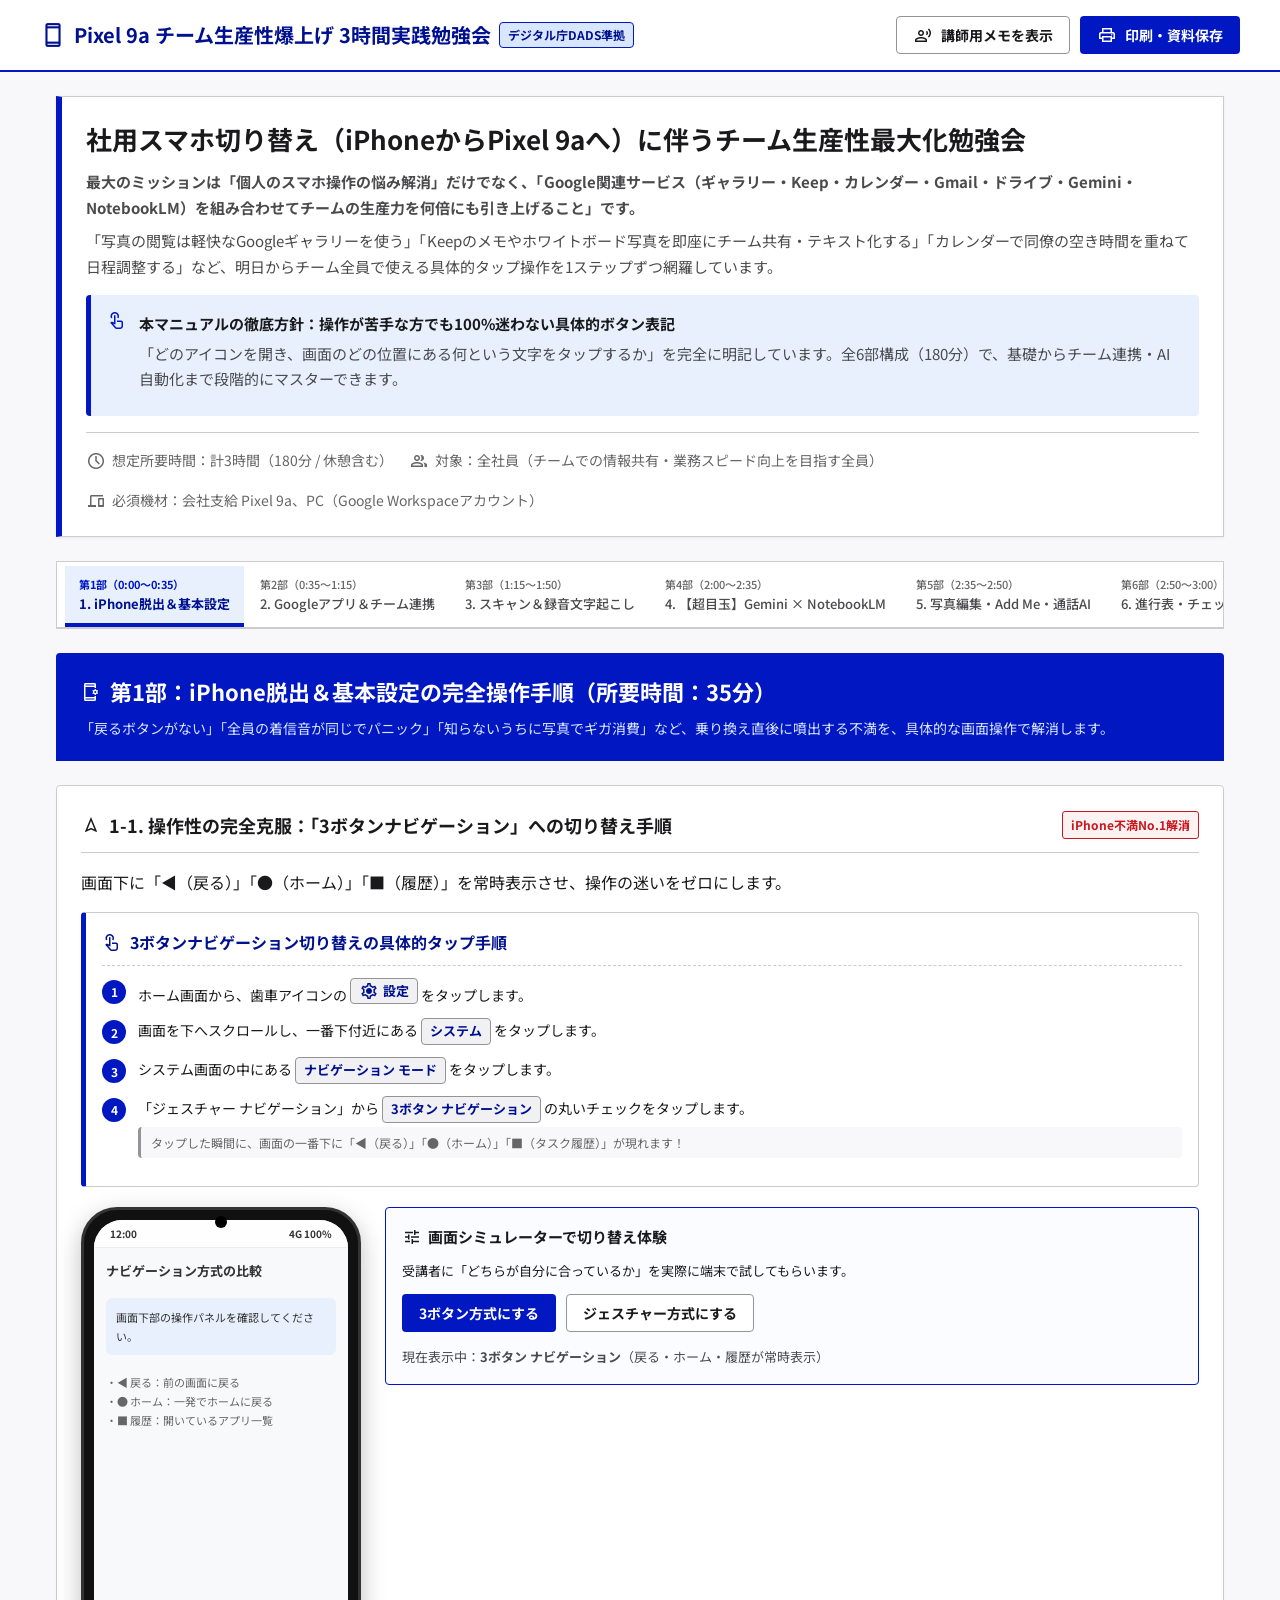
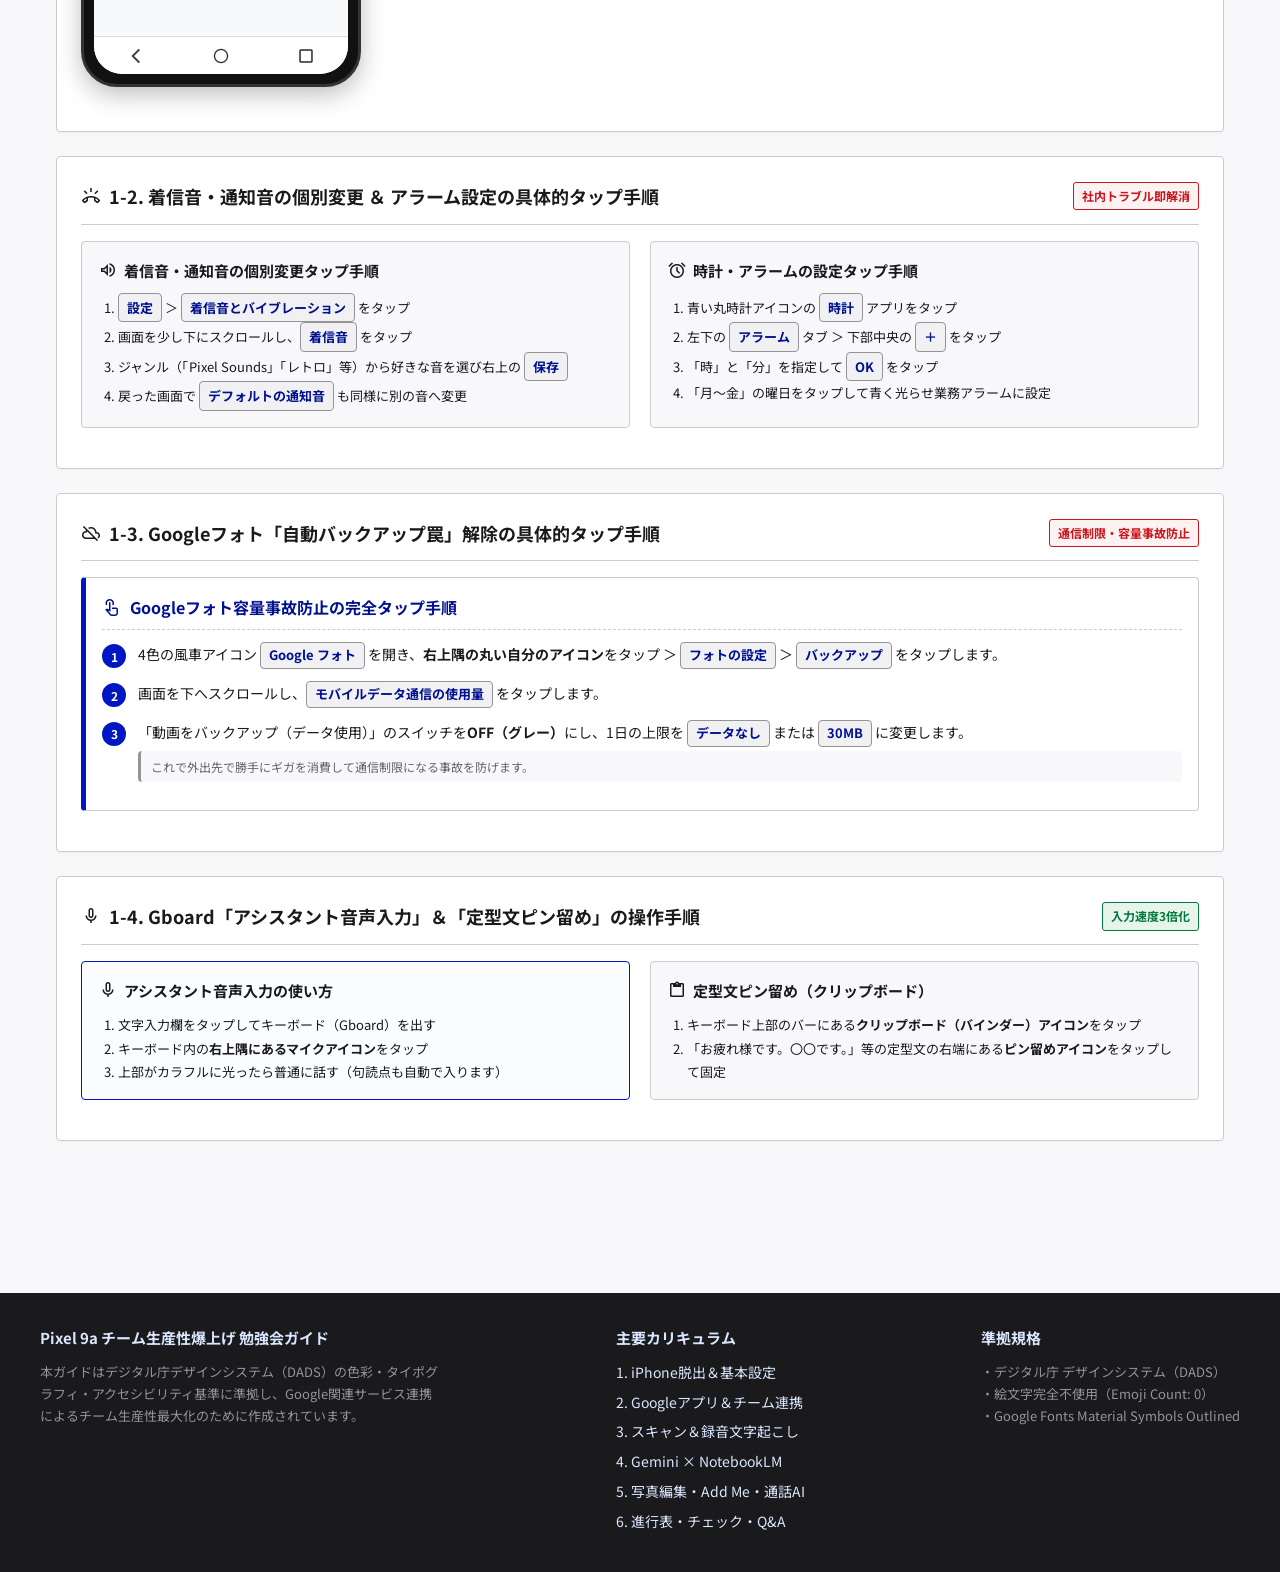
==== commit ebea7f54: "feat(pixel9a): add Google Gallery, Keep, Calendar, Gmail, Chrome team productivity guide" ====
--- a/pixel9a/index.html
+++ b/pixel9a/index.html
@@ -3,7 +3,7 @@
 <head>
   <meta charset="UTF-8">
   <meta name="viewport" content="width=device-width, initial-scale=1.0">
-  <title>Pixel 9a 業務・生活 潜在能力解放 3時間実践勉強会ガイド | デジタル庁DADS準拠</title>
+  <title>Pixel 9a 業務・チーム生産性爆上げ 3時間実践勉強会ガイド | デジタル庁DADS準拠</title>
   <link rel="preconnect" href="https://fonts.googleapis.com">
   <link rel="preconnect" href="https://fonts.gstatic.com" crossorigin>
   <link href="https://fonts.googleapis.com/css2?family=Noto+Sans+JP:wght@400;500;700&display=swap" rel="stylesheet">
@@ -13,7 +13,6 @@
        Digital Agency Design System (DADS) Compliant Tokens & Base Styles
        ========================================================================== */
     :root {
-      /* DADS Color Tokens */
       --dads-blue-1000: #00118F;
       --dads-blue-900: #0017C1;
       --dads-blue-800: #0027E8;
@@ -38,7 +37,6 @@
 
       --dads-focus-ring: #FF9900;
 
-      /* Typography */
       --font-base: 'Noto Sans JP', -apple-system, BlinkMacSystemFont, 'Segoe UI', Roboto, Helvetica, Arial, sans-serif;
       --font-icon: 'Material Symbols Outlined';
     }
@@ -178,7 +176,7 @@
       border-bottom: 2px solid var(--dads-grey-300);
       background-color: var(--dads-white);
       margin-bottom: 24px;
-      gap: 4px;
+      gap: 2px;
       padding: 4px 8px 0 8px;
       border-top: 1px solid var(--dads-grey-300);
       border-left: 1px solid var(--dads-grey-300);
@@ -188,13 +186,13 @@
       display: inline-flex;
       flex-direction: column;
       align-items: flex-start;
-      padding: 12px 18px;
+      padding: 10px 14px;
       background: none;
       border: none;
       border-bottom: 4px solid transparent;
       color: var(--dads-grey-700);
       font-family: var(--font-base);
-      font-size: 14px;
+      font-size: 13px;
       font-weight: 500;
       cursor: pointer;
       text-align: left;
@@ -212,7 +210,7 @@
       background-color: var(--dads-blue-50);
     }
     .dads-tab-time {
-      font-size: 12px;
+      font-size: 11px;
       color: var(--dads-grey-600);
       display: block;
       margin-bottom: 2px;
@@ -647,7 +645,7 @@
       cursor: pointer;
     }
 
-    /* Speaker Notes (Instructor guidance toggle) */
+    /* Speaker Notes */
     .instructor-note {
       background-color: #F6F4FF;
       border-left: 4px solid #6200EE;
@@ -703,40 +701,6 @@
       border-color: var(--dads-grey-900);
     }
 
-    /* Workflow Diagram Box */
-    .workflow-flow {
-      display: flex;
-      flex-direction: column;
-      gap: 12px;
-      margin: 16px 0;
-    }
-    .workflow-step {
-      display: flex;
-      align-items: center;
-      gap: 14px;
-      background: var(--dads-white);
-      border: 1px solid var(--dads-grey-300);
-      padding: 12px 16px;
-      border-radius: 4px;
-    }
-    .workflow-step-icon {
-      width: 40px;
-      height: 40px;
-      background-color: var(--dads-blue-50);
-      color: var(--dads-blue-900);
-      border-radius: 50%;
-      display: flex;
-      align-items: center;
-      justify-content: center;
-      flex-shrink: 0;
-    }
-    .workflow-arrow {
-      text-align: center;
-      color: var(--dads-blue-900);
-      font-weight: bold;
-      line-height: 1;
-    }
-
     /* Footer */
     .dads-footer {
       background-color: var(--dads-grey-900);
@@ -789,7 +753,7 @@
     <div class="dads-header-inner">
       <div class="dads-site-title">
         <span class="material-symbols-outlined" style="font-size: 26px;">smartphone</span>
-        Pixel 9a 業務・生活 潜在能力解放 3時間実践勉強会
+        Pixel 9a チーム生産性爆上げ 3時間実践勉強会
         <span class="dads-tag">デジタル庁DADS準拠</span>
       </div>
       <div class="header-actions">
@@ -809,14 +773,15 @@
 
     <!-- Hero / Objective Block -->
     <section class="hero-block">
-      <h1>社用スマホ切り替え（iPhoneからPixel 9aへ）に伴う実務使いこなし勉強会</h1>
-      <p>「iPhoneのほうが慣れてて良かった」「誰の着信音か分からない」「初期設定のままだと容量や通信量が不安」「AIと言われても何を押せばいいか分からない」という社内の声を解消し、<strong>Pixel 9aの真価（Gemini × NotebookLM連携、完全オフライン文字起こし、通話スクリーニング、歪み補正スキャン、写真編集マジック）を手取り足取りの具体的タップ操作で習得</strong>するための3時間実践カリキュラムです。</p>
+      <h1>社用スマホ切り替え（iPhoneからPixel 9aへ）に伴うチーム生産性最大化勉強会</h1>
+      <p><strong>最大のミッションは「個人のスマホ操作の悩み解消」だけでなく、「Google関連サービス（ギャラリー・Keep・カレンダー・Gmail・ドライブ・Gemini・NotebookLM）を組み合わせてチームの生産力を何倍にも引き上げること」です。</strong></p>
+      <p>「写真の閲覧は軽快なGoogleギャラリーを使う」「Keepのメモやホワイトボード写真を即座にチーム共有・テキスト化する」「カレンダーで同僚の空き時間を重ねて日程調整する」など、明日からチーム全員で使える具体的タップ操作を1ステップずつ網羅しています。</p>
       
       <div class="dads-alert dads-alert-info">
         <span class="material-symbols-outlined">touch_app</span>
         <div class="dads-alert-content">
-          <h4>本マニュアルの特徴：抽象論は一切なし。「どこのボタンをどう押すか」を完全明記</h4>
-          <p>「写真編集ができます」ではなく「画面下部左から2番目のスライダーマークを押す」まで、スマホ操作が苦手な方でも100%迷わず操作できる具体的な手順を記載しています。</p>
+          <h4>本マニュアルの徹底方針：操作が苦手な方でも100%迷わない具体的ボタン表記</h4>
+          <p>「どのアイコンを開き、画面のどの位置にある何という文字をタップするか」を完全に明記しています。全6部構成（180分）で、基礎からチーム連携・AI自動化まで段階的にマスターできます。</p>
         </div>
       </div>
 
@@ -827,7 +792,7 @@
         </div>
         <div class="hero-meta-item">
           <span class="material-symbols-outlined">group</span>
-          対象：全社員（iPhone操作に慣れ、Androidに苦手意識がある方〜業務効率化を図りたい方）
+          対象：全社員（チームでの情報共有・業務スピード向上を目指す全員）
         </div>
         <div class="hero-meta-item">
           <span class="material-symbols-outlined">devices</span>
@@ -836,38 +801,42 @@
       </div>
     </section>
 
-    <!-- Navigation Tabs -->
+    <!-- Navigation Tabs (6 Parts) -->
     <nav class="dads-tabs" aria-label="勉強会パート選択">
       <button type="button" class="dads-tab active" onclick="showPart('part1', this)">
-        <span class="dads-tab-time">第1部（0:00〜0:40）</span>
+        <span class="dads-tab-time">第1部（0:00〜0:35）</span>
         <span class="dads-tab-title">1. iPhone脱出＆基本設定</span>
       </button>
       <button type="button" class="dads-tab" onclick="showPart('part2', this)">
-        <span class="dads-tab-time">第2部（0:40〜1:20）</span>
-        <span class="dads-tab-title">2. ドライブスキャン＆録音文字起こし</span>
+        <span class="dads-tab-time">第2部（0:35〜1:15）</span>
+        <span class="dads-tab-title">2. Googleアプリ＆チーム連携</span>
       </button>
       <button type="button" class="dads-tab" onclick="showPart('part3', this)">
-        <span class="dads-tab-time">第3部（1:30〜2:15）</span>
-        <span class="dads-tab-title">3. 【超目玉】Gemini × NotebookLM連携</span>
+        <span class="dads-tab-time">第3部（1:15〜1:50）</span>
+        <span class="dads-tab-title">3. スキャン＆録音文字起こし</span>
       </button>
       <button type="button" class="dads-tab" onclick="showPart('part4', this)">
-        <span class="dads-tab-time">第4部（2:15〜2:45）</span>
-        <span class="dads-tab-title">4. 写真編集マジック・Add Me・通話AI</span>
+        <span class="dads-tab-time">第4部（2:00〜2:35）</span>
+        <span class="dads-tab-title">4. 【超目玉】Gemini × NotebookLM</span>
       </button>
       <button type="button" class="dads-tab" onclick="showPart('part5', this)">
-        <span class="dads-tab-time">第5部（2:45〜3:00）</span>
-        <span class="dads-tab-title">5. 進行表・演習チェック・Q&amp;A</span>
+        <span class="dads-tab-time">第5部（2:35〜2:50）</span>
+        <span class="dads-tab-title">5. 写真編集・Add Me・通話AI</span>
+      </button>
+      <button type="button" class="dads-tab" onclick="showPart('part6', this)">
+        <span class="dads-tab-time">第6部（2:50〜3:00）</span>
+        <span class="dads-tab-title">6. 進行表・チェック・Q&amp;A</span>
       </button>
     </nav>
 
     <!-- =====================================================================
-         PART 1: iPhone脱出＆基本設定 (0:00 - 0:40)
+         PART 1: iPhone脱出＆基本設定 (0:00 - 0:35)
          ===================================================================== -->
     <section id="part1" class="part-section active">
       <div class="section-header">
         <h2>
           <span class="material-symbols-outlined">phonelink_setup</span>
-          第1部：iPhone脱出＆基本設定の完全操作手順（所要時間：40分）
+          第1部：iPhone脱出＆基本設定の完全操作手順（所要時間：35分）
         </h2>
         <p>「戻るボタンがない」「全員の着信音が同じでパニック」「知らないうちに写真でギガ消費」など、乗り換え直後に噴出する不満を、具体的な画面操作で解消します。</p>
       </div>
@@ -893,7 +862,6 @@
               <span class="substep-num">1</span>
               <div class="substep-text">
                 ホーム画面から、歯車アイコンの <span class="substep-ui-tag"><span class="material-symbols-outlined">settings</span> 設定</span> をタップします。
-                <span class="substep-screen-note">※見当たらない場合は画面下から上にスワイプしてアプリ一覧を出し、一番上の検索窓に「設定」と入力します。</span>
               </div>
             </li>
             <li class="substep-item">
@@ -976,7 +944,6 @@
           </div>
           <span class="dads-badge dads-badge-critical">社内トラブル即解消</span>
         </div>
-        <p>オフィスで「全員同じ音」になって誰の電話かわからない混乱を完全に防ぎます。</p>
 
         <div class="two-col-grid">
           <div class="col-box">
@@ -987,8 +954,7 @@
             <ol style="padding-left: 20px; font-size: 13px; line-height: 1.8;">
               <li><span class="substep-ui-tag">設定</span> ＞ <span class="substep-ui-tag">着信音とバイブレーション</span> をタップ</li>
               <li>画面を少し下にスクロールし、<span class="substep-ui-tag">着信音</span> をタップ</li>
-              <li>フォルダ一覧（「Pixel Sounds」「ナチュラル」「レトロ」など）から好きなジャンルをタップ</li>
-              <li>音をタップして試聴し、気に入った音を選んで右上の <span class="substep-ui-tag">保存</span> をタップ</li>
+              <li>ジャンル（「Pixel Sounds」「レトロ」等）から好きな音を選び右上の <span class="substep-ui-tag">保存</span></li>
               <li>戻った画面で <span class="substep-ui-tag">デフォルトの通知音</span> も同様に別の音へ変更</li>
             </ol>
           </div>
@@ -999,17 +965,16 @@
               時計・アラームの設定タップ手順
             </h4>
             <ol style="padding-left: 20px; font-size: 13px; line-height: 1.8;">
-              <li>ホームまたは一覧から青い丸時計アイコンの <span class="substep-ui-tag">時計</span> アプリをタップ</li>
-              <li>左下の <span class="substep-ui-tag">アラーム</span> タブをタップ</li>
-              <li>画面下部中央の大きな青い丸 <span class="substep-ui-tag">＋</span> をタップ</li>
-              <li>時計の文字盤を指でなぞって「時」と「分」を指定（またはキーボード入力）し <span class="substep-ui-tag">OK</span></li>
-              <li>「月〜金」の曜日をタップして青く光らせ、業務日アラームとして保存</li>
+              <li>青い丸時計アイコンの <span class="substep-ui-tag">時計</span> アプリをタップ</li>
+              <li>左下の <span class="substep-ui-tag">アラーム</span> タブ ＞ 下部中央の <span class="substep-ui-tag">＋</span> をタップ</li>
+              <li>「時」と「分」を指定して <span class="substep-ui-tag">OK</span> をタップ</li>
+              <li>「月〜金」の曜日をタップして青く光らせ業務アラームに設定</li>
             </ol>
           </div>
         </div>
       </article>
 
-      <!-- Card 1-3: Backup trap & Photo storage -->
+      <!-- Card 1-3: Backup trap -->
       <article class="dads-card">
         <div class="dads-card-header">
           <div class="dads-card-title">
@@ -1018,7 +983,6 @@
           </div>
           <span class="dads-badge dads-badge-critical">通信制限・容量事故防止</span>
         </div>
-        <p>モバイル通信でギガを使い切ったり、社用Googleドライブが動画で満杯になる事故を防止します。</p>
 
         <div class="detailed-step-box">
           <div class="detailed-step-header">
@@ -1029,39 +993,20 @@
             <li class="substep-item">
               <span class="substep-num">1</span>
               <div class="substep-text">
-                ホーム画面から、4色の風車アイコン <span class="substep-ui-tag">Google フォト</span> をタップします。
+                4色の風車アイコン <span class="substep-ui-tag">Google フォト</span> を開き、<strong>右上隅の丸い自分のアイコン</strong>をタップ ＞ <span class="substep-ui-tag">フォトの設定</span> ＞ <span class="substep-ui-tag">バックアップ</span> をタップします。
               </div>
             </li>
             <li class="substep-item">
               <span class="substep-num">2</span>
               <div class="substep-text">
-                画面の<strong>右上隅にある丸い自分のアイコン（またはアカウントの頭文字）</strong>をタップします。
+                画面を下へスクロールし、<span class="substep-ui-tag">モバイルデータ通信の使用量</span> をタップします。
               </div>
             </li>
             <li class="substep-item">
               <span class="substep-num">3</span>
               <div class="substep-text">
-                ポップアップメニューの下部にある歯車マークの <span class="substep-ui-tag">フォトの設定</span> をタップします。
-              </div>
-            </li>
-            <li class="substep-item">
-              <span class="substep-num">4</span>
-              <div class="substep-text">
-                一番上にある <span class="substep-ui-tag">バックアップ</span> をタップします。
-                <span class="substep-screen-note">※写真をクラウドに同期しない部署は、ここで一番上の「バックアップ」スイッチを直接OFFにします。</span>
-              </div>
-            </li>
-            <li class="substep-item">
-              <span class="substep-num">5</span>
-              <div class="substep-text">
-                バックアップ画面を下へスクロールし、<span class="substep-ui-tag">モバイルデータ通信の使用量</span> をタップします。
-              </div>
-            </li>
-            <li class="substep-item">
-              <span class="substep-num">6</span>
-              <div class="substep-text">
-                「動画をバックアップ（データ使用）」のスイッチを<strong>OFF（グレー）</strong>にし、1日の上限を <span class="substep-ui-tag">データなし</span> または <span class="substep-ui-tag">30MB</span> に設定します。
-                <span class="substep-screen-note">これで社用スマホの月末通信制限・ギガ枯渇の心配がゼロになります！</span>
+                「動画をバックアップ（データ使用）」のスイッチを<strong>OFF（グレー）</strong>にし、1日の上限を <span class="substep-ui-tag">データなし</span> または <span class="substep-ui-tag">30MB</span> に変更します。
+                <span class="substep-screen-note">これで外出先で勝手にギガを消費して通信制限になる事故を防げます。</span>
               </div>
             </li>
           </ul>
@@ -1077,7 +1022,6 @@
           </div>
           <span class="dads-badge dads-badge-success">入力速度3倍化</span>
         </div>
-        <p>話した言葉が句読点付きで正確に入力される驚きの体験と、頻出メッセージのワンタップ挿入法です。</p>
 
         <div class="two-col-grid">
           <div class="col-box primary">
@@ -1086,23 +1030,19 @@
               アシスタント音声入力の使い方
             </h4>
             <ol style="font-size: 13px; padding-left: 20px; line-height: 1.8;">
-              <li>メールやメモの文字入力欄をタップし、キーボード（Gboard）を表示</li>
-              <li>キーボードの<strong>右上隅にあるマイクアイコン</strong>（※検索バーのマイクではなく、キーボード内のマイク）をタップ</li>
-              <li>キーボードの上部がカラフルに光ったら、「いつも大変お世話になっております。明日の会議の件ですが…」と話しかける</li>
-              <li>句読点（、。）が自動で付くのを確認し、話し終えたら再度マイクをタップして終了</li>
+              <li>文字入力欄をタップしてキーボード（Gboard）を出す</li>
+              <li>キーボード内の<strong>右上隅にあるマイクアイコン</strong>をタップ</li>
+              <li>上部がカラフルに光ったら普通に話す（句読点も自動で入ります）</li>
             </ol>
           </div>
-
           <div class="col-box">
             <h4>
               <span class="material-symbols-outlined">content_paste</span>
-              定型文ピン留め（クリップボード）の使い方
+              定型文ピン留め（クリップボード）
             </h4>
             <ol style="font-size: 13px; padding-left: 20px; line-height: 1.8;">
-              <li>キーボードの上のバーにある<strong>クリップボード（バインダーの形）アイコン</strong>をタップ</li>
-              <li>クリップボードを有効にし、直前にコピーした文章を表示</li>
-              <li>よく使う定型文（例：「お疲れ様です。〇〇です。」）の右端にある<strong>ピン留め（画鋲）アイコン</strong>をタップ</li>
-              <li>「固定中」の欄に永久保存され、いつでも1タップで本文に挿入可能になります</li>
+              <li>キーボード上部のバーにある<strong>クリップボード（バインダー）アイコン</strong>をタップ</li>
+              <li>「お疲れ様です。〇〇です。」等の定型文の右端にある<strong>ピン留めアイコン</strong>をタップして固定</li>
             </ol>
           </div>
         </div>
@@ -1111,23 +1051,265 @@
 
 
     <!-- =====================================================================
-         PART 2: ドライブスキャン＆録音文字起こし (0:40 - 1:20)
+         PART 2: Googleアプリ徹底活用＆チーム生産性爆上げ (0:35 - 1:15)
          ===================================================================== -->
     <section id="part2" class="part-section">
+      <div class="section-header" style="background-color: #004D40;">
+        <h2>
+          <span class="material-symbols-outlined">workspaces</span>
+          第2部：Googleアプリ徹底活用 ＆ チーム生産性爆上げ連携（所要時間：40分）
+        </h2>
+        <p>Pixel 9a最大の強みは「Googleアプリ同士のシームレスな連携」です。写真の閲覧には軽快な「Googleギャラリー」を使い分け、Keep・カレンダー・Gmail・Chromeを組み合わせてチームの仕事を一気に加速させます。</p>
+      </div>
+
+      <!-- Card 2-1: Google Gallery vs Google Photos -->
+      <article class="dads-card">
+        <div class="dads-card-header">
+          <div class="dads-card-title">
+            <span class="material-symbols-outlined">photo_library</span>
+            2-1. 写真閲覧の新常識：「Google ギャラリー」と「Google フォト」の賢い使い分け
+          </div>
+          <span class="dads-badge dads-badge-critical">iPhoneユーザーの混乱を解消</span>
+        </div>
+        <p>「Googleフォトを開くとクラウド上の過去の画像まで全部混ざって見づらい」「端末で撮った写真やスクショだけをフォルダ別にサクッと見たい」という悩みは、Google公式の軽量ビューアアプリ<strong>「ギャラリー（Gallery by Google）」</strong>を使うことで一発解決します。</p>
+
+        <div class="two-col-grid">
+          <div class="col-box primary">
+            <h4>
+              <span class="material-symbols-outlined">folder_open</span>
+              「ギャラリー（Gallery）」を使う場面
+            </h4>
+            <ul style="font-size: 13px; padding-left: 20px; line-height: 1.8;">
+              <li><strong>端末内の写真だけを見たい時</strong>（カメラ、スクリーンショット、ダウンロード等のフォルダが自動整理）</li>
+              <li><strong>通信量ゼロ（完全オフライン）で高速閲覧</strong>したい時</li>
+              <li>現場で撮った写真をその場ですぐ確認・削除したい時</li>
+            </ul>
+          </div>
+          <div class="col-box">
+            <h4>
+              <span class="material-symbols-outlined">auto_fix_high</span>
+              「Google フォト」を使う場面
+            </h4>
+            <ul style="font-size: 13px; padding-left: 20px; line-height: 1.8;">
+              <li><strong>消しゴムマジック・編集マジック・ベストテイク</strong>など高度なAI編集をする時</li>
+              <li>「東京出張」「ホワイトボード」などのキーワードで過去の写真をAI検索する時</li>
+              <li>PCとクラウドで画像を同期・共有アルバムを作る時</li>
+            </ul>
+          </div>
+        </div>
+
+        <div class="detailed-step-box">
+          <div class="detailed-step-header">
+            <span class="material-symbols-outlined">touch_app</span>
+            Googleギャラリーの導入とフォルダ閲覧・整理の具体的タップ手順
+          </div>
+          <ul class="substep-list">
+            <li class="substep-item">
+              <span class="substep-num">1</span>
+              <div class="substep-text">
+                ホーム画面から <span class="substep-ui-tag">Play ストア</span> を開き、検索窓に「<strong>ギャラリー Google</strong>」と入力して「Gallery（Google LLC製）」をインストール（または既存のアイコンをタップ）します。
+              </div>
+            </li>
+            <li class="substep-item">
+              <span class="substep-num">2</span>
+              <div class="substep-text">
+                <span class="substep-ui-tag">ギャラリー</span> アプリを開き、画面下部の右側にある <span class="substep-ui-tag">フォルダ</span> タブをタップします。
+                <span class="substep-screen-note">「カメラ」「Screenshots（スクショ）」「Download」「LINE」など、端末内の画像がフォルダごとに綺麗に整列して表示されます！</span>
+              </div>
+            </li>
+            <li class="substep-item">
+              <span class="substep-num">3</span>
+              <div class="substep-text">
+                上部の「人」「書類」「自然」などの自動分類タグをタップすると、オフラインのまま書類写真だけを瞬時に絞り込めます。
+              </div>
+            </li>
+          </ul>
+        </div>
+      </article>
+
+      <!-- Card 2-2: Google Keep Team Collaboration & OCR -->
+      <article class="dads-card">
+        <div class="dads-card-header">
+          <div class="dads-card-title">
+            <span class="material-symbols-outlined">lightbulb</span>
+            2-2. Google Keep：チーム共有メモ・チェックリスト・ホワイトボード文字起こし連携
+          </div>
+          <span class="dads-badge dads-badge-pro">チーム生産性爆上げ</span>
+        </div>
+        <p>Google Keepは単なる個人の付箋メモではありません。<strong>「チーム全員のリアルタイム共有掲示板」兼「ホワイトボード・名刺の文字データ化ツール」</strong>として使うと業務効率が劇的に変わります。</p>
+
+        <div class="detailed-step-box">
+          <div class="detailed-step-header">
+            <span class="material-symbols-outlined">group_add</span>
+            手順A：メモやチェックリストをチームメンバーとリアルタイム共有する手順
+          </div>
+          <ul class="substep-list">
+            <li class="substep-item">
+              <span class="substep-num">1</span>
+              <div class="substep-text">
+                黄色い電球アイコンの <span class="substep-ui-tag">Google Keep</span> アプリを開き、右下の <strong>「＋」</strong>（またはチェックボックスアイコン）をタップして「現場持ち物リスト」や「引き継ぎ事項」を作成します。
+              </div>
+            </li>
+            <li class="substep-item">
+              <span class="substep-num">2</span>
+              <div class="substep-text">
+                メモの画面の<strong>右下にある「︙（3点リーダー）」</strong>をタップします。
+              </div>
+            </li>
+            <li class="substep-item">
+              <span class="substep-num">3</span>
+              <div class="substep-text">
+                メニューから <span class="substep-ui-tag">共同編集者</span> をタップし、チームメンバーの社内メールアドレスを入力して右上の <span class="substep-ui-tag">保存</span> をタップします。
+                <span class="substep-screen-note">これで誰かがスマホからチェックボックスを完了にすると、チーム全員のスマホ・PCの画面にリアルタイムで即反映されます！</span>
+              </div>
+            </li>
+          </ul>
+        </div>
+
+        <div class="detailed-step-box" style="border-left-color: #007A3D;">
+          <div class="detailed-step-header" style="color: #007A3D;">
+            <span class="material-symbols-outlined">document_scanner</span>
+            手順B：ホワイトボードや書類の写真から文字を抽出してGoogleドキュメント化する手順
+          </div>
+          <ul class="substep-list">
+            <li class="substep-item">
+              <span class="substep-num">1</span>
+              <div class="substep-text">
+                Keepのメモ作成画面の左下にある <strong>「＋（四角の中にプラス）」</strong>をタップし、<span class="substep-ui-tag">写真を撮る</span>（または画像を追加）で会議のホワイトボードや資料を撮影します。
+              </div>
+            </li>
+            <li class="substep-item">
+              <span class="substep-num">2</span>
+              <div class="substep-text">
+                貼り付けた画像を1回タップして全画面表示にします。
+              </div>
+            </li>
+            <li class="substep-item">
+              <span class="substep-num">3</span>
+              <div class="substep-text">
+                画像画面の<strong>右上にある「︙（3点リーダー）」</strong>をタップし、<span class="substep-ui-tag">画像のテキストを抽出</span> をタップします。
+                <span class="substep-screen-note">写真に写っていた手書き文字や印刷文字が、一瞬で下にテキストとして書き出されます！</span>
+              </div>
+            </li>
+            <li class="substep-item">
+              <span class="substep-num">4</span>
+              <div class="substep-text">
+                メモ画面に戻り、右下の「︙」＞ <span class="substep-ui-tag">送信</span> ＞ <span class="substep-ui-tag">Google ドキュメントにコピー</span> をタップすれば、そのまま報告書作成へ移行できます。
+              </div>
+            </li>
+          </ul>
+        </div>
+      </article>
+
+      <!-- Card 2-3: Google Calendar Team Collaboration & Meet -->
+      <article class="dads-card">
+        <div class="dads-card-header">
+          <div class="dads-card-title">
+            <span class="material-symbols-outlined">calendar_month</span>
+            2-3. Googleカレンダー：同僚の予定を重ねて秒速調整 ＆ Meet URL自動発行
+          </div>
+          <span class="dads-badge dads-badge-pro">日程調整の手間ゼロ</span>
+        </div>
+        <p>「〇〇さん、来週いつ空いてますか？」というチャットでの往復をなくします。PixelのGoogleカレンダーアプリなら、<strong>スマホ上でチームメンバーの予定を重ねて空き時間を見つけ、1タップでGoogle Meet（Web会議）URL付きの招待を送れます。</strong></p>
+
+        <div class="detailed-step-box">
+          <div class="detailed-step-header">
+            <span class="material-symbols-outlined">touch_app</span>
+            スマホで「同僚の予定表示」＆「Meet付き会議招待」を送る手順
+          </div>
+          <ul class="substep-list">
+            <li class="substep-item">
+              <span class="substep-num">1</span>
+              <div class="substep-text">
+                <span class="substep-ui-tag">カレンダー</span> アプリを開き、右下の <strong>「＋」</strong> ＞ <span class="substep-ui-tag">予定</span> をタップします。
+              </div>
+            </li>
+            <li class="substep-item">
+              <span class="substep-num">2</span>
+              <div class="substep-text">
+                「タイトル」を入力した後、中段にある <span class="substep-ui-tag">ユーザーを追加</span> をタップし、会議に参加する同僚の名前やアドレスを選択して「完了」を押します。
+              </div>
+            </li>
+            <li class="substep-item">
+              <span class="substep-num">3</span>
+              <div class="substep-text">
+                【神機能】すぐ下の <span class="substep-ui-tag">空いている時間を表示</span> をタップすると、参加メンバー全員のカレンダーをAIが照合し、<strong>全員が空いている候補日時だけを一覧で提案</strong>してくれます！
+              </div>
+            </li>
+            <li class="substep-item">
+              <span class="substep-num">4</span>
+              <div class="substep-text">
+                希望の日時を選んだら、中段の <span class="substep-ui-tag">Google Meet のビデオ会議を追加</span> をタップ（自動でURLが発行されます）。
+              </div>
+            </li>
+            <li class="substep-item">
+              <span class="substep-num">5</span>
+              <div class="substep-text">
+                右上の <span class="substep-ui-tag">保存</span> をタップ ＞ 「招待メールを送信しますか？」で「送信」を押せば完了です。
+              </div>
+            </li>
+          </ul>
+        </div>
+      </article>
+
+      <!-- Card 2-4: Gmail to Tasks & Chrome Tab Sync -->
+      <article class="dads-card">
+        <div class="dads-card-header">
+          <div class="dads-card-title">
+            <span class="material-symbols-outlined">sync_alt</span>
+            2-4. Gmail × ToDoリスト連携 ＆ PC Chromeとの「タブ即時送信」
+          </div>
+          <span class="dads-badge dads-badge-success">対応漏れゼロ</span>
+        </div>
+
+        <div class="two-col-grid">
+          <div class="col-box primary">
+            <h4>
+              <span class="material-symbols-outlined">add_task</span>
+              Gmailを1タップで「ToDoリスト」化する手順
+            </h4>
+            <ol style="font-size: 13px; padding-left: 20px; line-height: 1.8;">
+              <li><span class="substep-ui-tag">Gmail</span> で「後で返信・対応が必要なメール」を開く</li>
+              <li>画面右上の <strong>「︙（3点リーダー）」</strong>をタップ</li>
+              <li><span class="substep-ui-tag">タスクに追加</span> をタップ</li>
+              <li>メールへのリンク付きタスクがGoogle ToDoリスト（＆Googleカレンダー）に登録され、対応漏れがなくなります</li>
+            </ol>
+          </div>
+
+          <div class="col-box">
+            <h4>
+              <span class="material-symbols-outlined">devices_other</span>
+              PCのChrome画面をスマホへ一瞬で送る手順
+            </h4>
+            <ol style="font-size: 13px; padding-left: 20px; line-height: 1.8;">
+              <li>会社のPCのChromeで地図や資料ページを開き、アドレスバー右端の「共有」アイコンをクリック</li>
+              <li><span class="substep-ui-tag">あなたのデバイスに送信</span> ＞ 「Pixel 9a」を選択</li>
+              <li>1秒後にPixel 9aに通知が届き、タップするだけで外出先で同じページが開きます（逆も可能！）</li>
+            </ol>
+          </div>
+        </div>
+      </article>
+    </section>
+
+
+    <!-- =====================================================================
+         PART 3: 現場直結！スキャン＆録音文字起こし (1:15 - 1:50)
+         ===================================================================== -->
+    <section id="part3" class="part-section">
       <div class="section-header">
         <h2>
           <span class="material-symbols-outlined">document_scanner</span>
-          第2部：現場直結！スキャン＆文字起こしの完全操作手順（所要時間：40分）
+          第3部：現場直結！ドライブスキャン＆録音文字起こしの操作手順（所要時間：35分）
         </h2>
-        <p>会社の複合機まで歩く必要はありません。机の上の紙を数秒で歪み補正PDFにし、会議の音声を完全オフラインで話者分離文字起こしする完全手順です。</p>
+        <p>机の上の紙書類を歪み補正PDF化してチームフォルダへ即保存し、会議音声を完全オフラインで話者分離文字起こしする手順です。</p>
       </div>
 
-      <!-- Card 2-1: Drive document scan -->
+      <!-- Card 3-1: Drive Scan -->
       <article class="dads-card">
         <div class="dads-card-header">
           <div class="dads-card-title">
             <span class="material-symbols-outlined">scanner</span>
-            2-1. Googleドライブ爆速スキャン：紙書類を数秒でPDF化する具体的タップ手順
+            3-1. Googleドライブ爆速スキャン：紙書類を数秒でPDF化する具体的タップ手順
           </div>
           <span class="dads-badge dads-badge-pro">実務キラー機能</span>
         </div>
@@ -1135,63 +1317,43 @@
         <div class="detailed-step-box">
           <div class="detailed-step-header">
             <span class="material-symbols-outlined">touch_app</span>
-            Googleドライブ スキャンの1ステップずつ完全手順
+            Googleドライブ スキャンの完全タップ手順
           </div>
           <ul class="substep-list">
             <li class="substep-item">
               <span class="substep-num">1</span>
               <div class="substep-text">
-                ホーム画面から、黄色・青・緑の三角アイコン <span class="substep-ui-tag">ドライブ</span> をタップします。
+                三角アイコンの <span class="substep-ui-tag">ドライブ</span> を開き、右下の <strong>黒いカメラマークのアイコン</strong>をタップします。
               </div>
             </li>
             <li class="substep-item">
               <span class="substep-num">2</span>
               <div class="substep-text">
-                画面の右下にある <strong>黒いカメラマークのアイコン</strong>（または右下の「＋」を押して「スキャン」）をタップします。
+                机の上の紙書類にかざすと、四隅が青枠で自動認識され、ブレずに静止すると自動的に撮影されます。
               </div>
             </li>
             <li class="substep-item">
               <span class="substep-num">3</span>
               <div class="substep-text">
-                カメラが起動します。机の上にスキャンしたい紙書類を置き、スマホを上からかざします。
-                <span class="substep-screen-note">書類の四隅が青い枠で自動認識され、ブレずに静止すると自動的に「カシャッ」と撮影されます（手動でシャッターを押す必要もありません）。</span>
+                右上の <span class="substep-ui-tag">切り抜き</span> で四隅を微調整、 <span class="substep-ui-tag">カラー</span> で白黒/カラー（影消し）を選択し、複数ページは左下の <strong>「＋」</strong> で追加します。
               </div>
             </li>
             <li class="substep-item">
               <span class="substep-num">4</span>
               <div class="substep-text">
-                撮影後、画面右上の <span class="substep-ui-tag"><span class="material-symbols-outlined">crop</span> 切り抜き</span> アイコンをタップすると、四隅の丸い点を指で動かして書類の端を微調整できます。
-              </div>
-            </li>
-            <li class="substep-item">
-              <span class="substep-num">5</span>
-              <div class="substep-text">
-                画面右上の <span class="substep-ui-tag"><span class="material-symbols-outlined">palette</span> カラーパレット</span> アイコンをタップし、用途に合わせて「カラー」または「白黒」を選択します。影が自動で消去されます。
-              </div>
-            </li>
-            <li class="substep-item">
-              <span class="substep-num">6</span>
-              <div class="substep-text">
-                2枚目以降のページがある場合は、画面<strong>左下の「＋（ページ追加）」</strong>をタップして続けて撮影します。
-              </div>
-            </li>
-            <li class="substep-item">
-              <span class="substep-num">7</span>
-              <div class="substep-text">
-                すべて撮り終わったら、画面<strong>右下の「保存」</strong>をタップします。ファイル名（例：見積書_20261115）を入力し、保存先フォルダを確認して「保存」を押します。
-                <span class="substep-screen-note">これでPCのブラウザから開いた際にも文字検索（Ctrl+F）ができる高品質なPDFが完成します！</span>
+                右下の <span class="substep-ui-tag">保存</span> をタップし、チーム共有ドライブを指定して保存すれば、PCから文字検索（Ctrl+F）できるPDFが即座にチーム全員へ共有されます。
               </div>
             </li>
           </ul>
         </div>
       </article>
 
-      <!-- Card 2-2: Recorder app with offline speaker separation -->
+      <!-- Card 3-2: Recorder app -->
       <article class="dads-card">
         <div class="dads-card-header">
           <div class="dads-card-title">
             <span class="material-symbols-outlined">record_voice_over</span>
-            2-2. Pixelレコーダー：完全オフライン話者分離文字起こしの具体的タップ手順
+            3-2. Pixelレコーダー：完全オフライン話者分離文字起こしの具体的タップ手順
           </div>
           <span class="dads-badge dads-badge-critical">iPhoneにない最強武器</span>
         </div>
@@ -1205,103 +1367,57 @@
             <li class="substep-item">
               <span class="substep-num">1</span>
               <div class="substep-text">
-                赤い丸の中に白い音声波形があるアイコン <span class="substep-ui-tag">レコーダー</span> アプリをタップします。
+                赤い丸に白い波形の <span class="substep-ui-tag">レコーダー</span> アプリを開き、下部中央の <strong>赤い丸（●）</strong>をタップして録音開始します。
               </div>
             </li>
             <li class="substep-item">
               <span class="substep-num">2</span>
               <div class="substep-text">
-                画面下部の中央にある <strong>大きな赤い丸ボタン（●）</strong>をタップすると、即座に録音が始まります。
+                画面中央の <span class="substep-ui-tag">文字起こし</span> タブをタップすると、機内モード（オフライン）でもリアルタイムで「話者1」「話者2」と分離して文字化されます。
               </div>
             </li>
             <li class="substep-item">
               <span class="substep-num">3</span>
               <div class="substep-text">
-                画面中央の <span class="substep-ui-tag">文字起こし</span> タブをタップします。
-                <span class="substep-screen-note">機内モード（完全オフライン）でも、話している日本語がリアルタイムでテキスト化され、「話者1」「話者2」と話者が自動分離されます！</span>
-              </div>
-            </li>
-            <li class="substep-item">
-              <span class="substep-num">4</span>
-              <div class="substep-text">
-                録音を終了する時は、画面下部の一時停止ボタンを押した後、右側の <strong>チェックマーク（ 保存）</strong>をタップします。
-              </div>
-            </li>
-            <li class="substep-item">
-              <span class="substep-num">5</span>
-              <div class="substep-text">
-                保存した録音をタップして開き、画面<strong>右上隅の「︙（3点リーダー）」</strong>をタップします。
-              </div>
-            </li>
-            <li class="substep-item">
-              <span class="substep-num">6</span>
-              <div class="substep-text">
-                メニューから <span class="substep-ui-tag">Google ドキュメントに保存</span> をタップします。
-                <span class="substep-screen-note">数秒でGoogleドライブに文字起こしテキストのGoogleドキュメントが自動生成されます。これを第3部のNotebookLMに投入します！</span>
+                停止＞保存後、右上の <strong>「︙（3点リーダー）」</strong> ＞ <span class="substep-ui-tag">Google ドキュメントに保存</span> をタップします。
               </div>
             </li>
           </ul>
         </div>
       </article>
 
-      <!-- Card 2-3: Circle to Search -->
+      <!-- Card 3-3: Circle to Search -->
       <article class="dads-card">
         <div class="dads-card-header">
           <div class="dads-card-title">
             <span class="material-symbols-outlined">frame_inspect</span>
-            2-3. かこって検索（Circle to Search）：画面内の文字コピー・翻訳の操作手順
+            3-3. かこって検索（Circle to Search）：画面内の文字コピー・翻訳の操作手順
           </div>
           <span class="dads-badge dads-badge-pro">日常時短ワザ</span>
         </div>
-
-        <div class="two-col-grid">
-          <div class="col-box primary">
-            <h4>
-              <span class="material-symbols-outlined">gesture</span>
-              かこって検索の起動と囲み方
-            </h4>
-            <ol style="font-size: 13px; padding-left: 20px; line-height: 1.8;">
-              <li>コピーできない画像やPDF、Instagram、動画などを画面に開く</li>
-              <li>画面の一番下にある<strong>「●（ホームボタン）」または「横棒（ナビゲーションバー）」を約1秒間長押し</strong></li>
-              <li>画面に青白い光のエフェクトが現れ、画面が一時停止したら、調べたい文字や画像を<strong>指先でグルッと円を描くように囲む</strong></li>
-            </ol>
-          </div>
-
-          <div class="col-box">
-            <h4>
-              <span class="material-symbols-outlined">translate</span>
-              テキスト抽出と翻訳のタップ手順
-            </h4>
-            <ol style="font-size: 13px; padding-left: 20px; line-height: 1.8;">
-              <li>文字を囲むと、下部にGoogle検索結果がせり上がってきます</li>
-              <li>選択された文字の上にある <span class="substep-ui-tag">テキストをコピー</span> をタップすればクリップボードへ保存</li>
-              <li>英語などの外国語の場合は、右側の <span class="substep-ui-tag">翻訳</span> をタップすると画面上の外国語が一瞬で日本語に上書き翻訳されます</li>
-              <li>元に戻るには、画面外をタップするか◀（戻る）を押すだけです</li>
-            </ol>
-          </div>
-        </div>
+        <p>コピーできない画像やPDFを開いた状態で、画面一番下の<strong>「●（ホームボタン）」または「横棒」を1秒長押し</strong>し、調べたい文字や画像を指でグルッと囲むだけで、「テキストをコピー」「翻訳」が一瞬で実行できます。</p>
       </article>
     </section>
 
 
     <!-- =====================================================================
-         PART 3: 【超目玉】Gemini × NotebookLM連携 (1:30 - 2:15)
+         PART 4: 【超目玉】Gemini × NotebookLM連携 (2:00 - 2:35)
          ===================================================================== -->
-    <section id="part3" class="part-section">
+    <section id="part4" class="part-section">
       <div class="section-header" style="background-color: #1A1A5E;">
         <h2>
           <span class="material-symbols-outlined">auto_awesome</span>
-          第3部：【超目玉】Gemini × NotebookLM 業務爆速エコシステムの完全操作手順（所要時間：45分）
+          第4部：【超目玉】Gemini × NotebookLM 業務爆速エコシステム（所要時間：35分）
         </h2>
-        <p>「Pixel 9aにして本当によかった！」と全員が確信するハイライトパート。音声・資料をGoogleの最新AIで爆速ナレッジ化する具体的な画面操作を体験します。</p>
+        <p>「Pixel 9aにして本当によかった！」と全員が確信するハイライトパート。録音した議事録や社内マニュアルをNotebookLMでチーム共有ナレッジ化する具体手順です。</p>
       </div>
 
-      <!-- Card 3-1: Recorder to NotebookLM Workflow -->
+      <!-- Card 4-1: Recorder to NotebookLM -->
       <article class="dads-card">
         <div class="dads-card-header">
           <div class="dads-card-title">
             <span class="material-symbols-outlined">hub</span>
-            3-1. 会議録音 → NotebookLM で議事録・決定事項・FAQ自動生成の具体的タップ手順
+            4-1. 会議録音 → NotebookLM で議事録・決定事項・FAQ自動生成の具体的タップ手順
           </div>
           <span class="dads-badge dads-badge-pro">業務革命レベル</span>
         </div>
@@ -1309,63 +1425,43 @@
         <div class="detailed-step-box">
           <div class="detailed-step-header">
             <span class="material-symbols-outlined">touch_app</span>
-            文字起こしをNotebookLMに読み込ませて議事録を生成する完全手順
+            文字起こしをNotebookLMに読み込ませて議事録・ラジオ解説を作る手順
           </div>
           <ul class="substep-list">
             <li class="substep-item">
               <span class="substep-num">1</span>
               <div class="substep-text">
-                第2部でPixelレコーダーから保存した「Googleドキュメント」を用意します。
+                Chromeで <strong>notebooklm.google.com</strong> を開き、<span class="substep-ui-tag">新しいノートブック</span> をタップします。
               </div>
             </li>
             <li class="substep-item">
               <span class="substep-num">2</span>
               <div class="substep-text">
-                PC（またはスマホ）のChromeブラウザで <strong>notebooklm.google.com</strong> にアクセスし、社用アカウントでログインします。
+                ソース追加画面で <span class="substep-ui-tag">Google ドライブ</span> を選び、先ほどレコーダーから保存した文字起こしドキュメント（またはドライブスキャンPDF）を選択して <span class="substep-ui-tag">挿入</span> をタップします。
               </div>
             </li>
             <li class="substep-item">
               <span class="substep-num">3</span>
               <div class="substep-text">
-                画面左上の <span class="substep-ui-tag">新しいノートブック</span>（＋ボタン）をタップします。
+                チャット欄に「<strong>この会議の決定事項と、次回までの各担当者の宿題を箇条書きで整理して</strong>」と入力して送信します。引用元番号付きの正確な議事録が数秒で完成します。
               </div>
             </li>
             <li class="substep-item">
               <span class="substep-num">4</span>
               <div class="substep-text">
-                ソースの追加画面で <span class="substep-ui-tag">Google ドライブ</span> アイコンを選択し、先ほどの文字起こしドキュメントにチェックを入れて右下の <span class="substep-ui-tag">挿入</span> をタップします。
-              </div>
-            </li>
-            <li class="substep-item">
-              <span class="substep-num">5</span>
-              <div class="substep-text">
-                画面右下のチャット入力欄に、以下のプロンプトを入力して紙飛行機（送信）アイコンを押します：
-                <span class="substep-screen-note">「この会議の【決定事項】と【次回までの各担当者の宿題（アクションアイテム）】を箇条書きで分かりやすく整理してください。」</span>
-              </div>
-            </li>
-            <li class="substep-item">
-              <span class="substep-num">6</span>
-              <div class="substep-text">
-                数秒で議事録が生成されます。回答の数字（[1]、[2]）をクリックすると、会議中のどの発言に基づいているかがハイライト表示されるため、AIのハルシネーション（嘘）を1秒で確認できます！
-              </div>
-            </li>
-            <li class="substep-item">
-              <span class="substep-num">7</span>
-              <div class="substep-text">
-                【音声ディープダイブ】ノートブック右上の「スタジオ」パネルにある <span class="substep-ui-tag">音声解説（Audio Overview）</span> の「生成」ボタンをタップします。
-                <span class="substep-screen-note">2人のAIホストが会議内容を深掘りする約5〜10分の解説ラジオ番組が自動生成され、退勤時や移動中にPixel 9aのイヤホンで楽しく復習できます！</span>
+                右上の「共有」ボタンからチームメンバーにリンクを共有すれば、会議に欠席したメンバーもAIに「〇〇の件はどう決まった？」と質問できます。さらに右上の <span class="substep-ui-tag">音声解説（Audio Overview）</span> を押せば、移動中に聴けるラジオ形式の解説音声も自動生成されます！
               </div>
             </li>
           </ul>
         </div>
       </article>
 
-      <!-- Card 3-2: Ask about screen & Gemini Live -->
+      <!-- Card 4-2: Ask about screen & Gemini Live -->
       <article class="dads-card">
         <div class="dads-card-header">
           <div class="dads-card-title">
             <span class="material-symbols-outlined">psychology_alt</span>
-            3-2. 電源ボタン長押しで発動：「画面について質問」＆ Gemini Live の操作手順
+            4-2. 電源ボタン長押しで発動：「画面について質問」＆ Gemini Live の操作手順
           </div>
           <span class="dads-badge dads-badge-critical">コピペ作業が消滅</span>
         </div>
@@ -1373,88 +1469,51 @@
         <div class="detailed-step-box">
           <div class="detailed-step-header">
             <span class="material-symbols-outlined">touch_app</span>
-            「この画面について質問（Ask about screen）」の具体的タップ手順
+            「この画面について質問」の具体的タップ手順
           </div>
           <ul class="substep-list">
             <li class="substep-item">
               <span class="substep-num">1</span>
               <div class="substep-text">
-                質問したい長文メール、PDF、英語のWebサイト、Slackの画面を開いたままにします。
+                長文メールや英語サイト、PDFを開いた状態で、端末右側面の <strong>電源ボタン（上のボタン）を約1秒間長押し</strong> します。
               </div>
             </li>
             <li class="substep-item">
               <span class="substep-num">2</span>
               <div class="substep-text">
-                端末の右側面にある <strong>電源ボタン（上側のボタン）を約1秒間長押し</strong> します。
-                <span class="substep-screen-note">画面の下半分に、青白く光るGeminiのオーバーレイウィンドウがフワッと立ち上がります。</span>
+                画面下にGeminiが起動したら、上の <span class="substep-ui-tag"><span class="material-symbols-outlined">screenshot</span> この画面について質問</span> をタップします。
               </div>
             </li>
             <li class="substep-item">
               <span class="substep-num">3</span>
               <div class="substep-text">
-                Geminiウィンドウの上部に表示されている <span class="substep-ui-tag"><span class="material-symbols-outlined">screenshot</span> この画面について質問</span>（または「画面を追加」）ボタンをタップします。
-              </div>
-            </li>
-            <li class="substep-item">
-              <span class="substep-num">4</span>
-              <div class="substep-text">
-                画面のスクリーンショットが自動添付されます。マイクをタップして「このメールの要点を3行でまとめて」と話すか、「相手への丁寧な返信メール文案を作って」と入力して送信します。
-                <span class="substep-screen-note">文章をコピーしてAIアプリに切り替えて貼り付ける面倒な作業が完全にゼロになります！</span>
+                「このメールの要点を3行でまとめて」「相手への丁寧な返信案を作って」と指示するだけで、コピペなしでAIが回答を作成します。
               </div>
             </li>
           </ul>
-        </div>
-
-        <div class="two-col-grid">
-          <div class="col-box primary">
-            <h4>
-              <span class="material-symbols-outlined">forum</span>
-              Gemini Live（自然音声対話）の操作手順
-            </h4>
-            <ol style="font-size: 13px; padding-left: 20px; line-height: 1.8;">
-              <li>電源ボタン長押しでGeminiを起動</li>
-              <li>入力欄の右端にある<strong>縦の波形アイコン（|||）</strong>をタップ</li>
-              <li>画面全体が黒い波形画面になり「ピロッ」と音が鳴る</li>
-              <li>「来週の営業プレゼンの構成を一緒に考えてほしい」と自然に会話</li>
-              <li>Geminiの話の途中で「あ、第2部はもっと短くして」と割り込んでもOK</li>
-              <li>右下の「×」を押して終了</li>
-            </ol>
-          </div>
-
-          <div class="col-box">
-            <h4>
-              <span class="material-symbols-outlined">settings_voice</span>
-              Gemini起動方法の3パターン
-            </h4>
-            <ul style="font-size: 13px; padding-left: 20px; line-height: 1.8;">
-              <li><strong>方法A:</strong> 右側面の電源ボタンを1秒長押し</li>
-              <li><strong>方法B:</strong> 画面の左下隅または右下隅から斜め上へサッとスワイプ</li>
-              <li><strong>方法C:</strong> 「OK Google」と声で呼びかけ（※設定 ＞ Google ＞ 音声 ＞ Voice Match で事前に声を登録）</li>
-            </ul>
-          </div>
         </div>
       </article>
     </section>
 
 
     <!-- =====================================================================
-         PART 4: 写真編集マジック・Add Me・通話AI (2:15 - 2:45)
+         PART 5: 写真編集マジック・Add Me・通話AI (2:35 - 2:50)
          ===================================================================== -->
-    <section id="part4" class="part-section">
+    <section id="part5" class="part-section">
       <div class="section-header">
         <h2>
           <span class="material-symbols-outlined">auto_fix_high</span>
-          第4部：写真編集・Add Me・通話AIの完全操作手順（所要時間：30分）
+          第5部：写真編集・Add Me・通話AI・PC連携の完全操作手順（所要時間：15分）
         </h2>
         <p>「どこのボタンを押せばいいか分からない」を完全解決！消しゴムマジック、編集マジック、一緒に写る（Add Me）、ベストテイク、通話スクリーニングの1ステップごとのタップ操作です。</p>
       </div>
 
-      <!-- Card 4-1: Magic Eraser & Magic Editor Step-by-Step -->
+      <!-- Card 5-1: Magic Eraser & Magic Editor -->
       <article class="dads-card">
         <div class="dads-card-header">
           <div class="dads-card-title">
             <span class="material-symbols-outlined">brush</span>
-            4-1. 消しゴムマジック ＆ 編集マジック：具体的タップ手順
+            5-1. 消しゴムマジック ＆ 編集マジック：具体的タップ手順
           </div>
           <span class="dads-badge dads-badge-critical">1タップずつ完全図解</span>
         </div>
@@ -1468,46 +1527,25 @@
             <li class="substep-item">
               <span class="substep-num">1</span>
               <div class="substep-text">
-                <span class="substep-ui-tag">Google フォト</span> アプリを開き、不要なものが写り込んだ写真を1枚タップして全画面表示します。
+                <span class="substep-ui-tag">Google フォト</span> を開き、編集したい写真をタップ ＞ 下バー左から2番目の <span class="substep-ui-tag"><span class="material-symbols-outlined">tune</span> 編集</span> をタップします。
               </div>
             </li>
             <li class="substep-item">
               <span class="substep-num">2</span>
               <div class="substep-text">
-                画面の<strong>一番下にあるバーの左から2番目</strong>、スライダー調整マークの <span class="substep-ui-tag"><span class="material-symbols-outlined">tune</span> 編集</span> をタップします。
+                下部メニューを左にスワイプして <span class="substep-ui-tag">ツール</span> ＞ <span class="substep-ui-tag">消しゴムマジック</span> をタップします。
               </div>
             </li>
             <li class="substep-item">
               <span class="substep-num">3</span>
               <div class="substep-text">
-                画面下部にメニュー（候補、切り抜き、調整、フィルタ、ツール…）が並びます。<strong>指で左にスワイプして「ツール」をタップ</strong>します。
+                AIが提案した白い枠をタップするか、消したい物を<strong>指先でグルッと円で囲み（または塗りつぶし）</strong>ます。
               </div>
             </li>
             <li class="substep-item">
               <span class="substep-num">4</span>
               <div class="substep-text">
-                ツールの項目から <span class="substep-ui-tag">消しゴムマジック</span> をタップします。
-                <span class="substep-screen-note">AIが自動分析し、消去候補の人物を白い枠で囲んで提案してくれます。</span>
-              </div>
-            </li>
-            <li class="substep-item">
-              <span class="substep-num">5</span>
-              <div class="substep-text">
-                白い枠をタップするか、消したい人・看板・ゴミ箱などを<strong>指先でグルッと円で囲む（または塗りつぶす）</strong>ように指を滑らせます。
-              </div>
-            </li>
-            <li class="substep-item">
-              <span class="substep-num">6</span>
-              <div class="substep-text">
-                指を離すと、指定した部分が一瞬で消え、周囲の背景（壁や空）と自然に同化します！
-                <span class="substep-screen-note">※消しすぎた時は、画面上部の「◀（元に戻す矢印）」をタップすれば元に戻せます。</span>
-              </div>
-            </li>
-            <li class="substep-item">
-              <span class="substep-num">7</span>
-              <div class="substep-text">
-                画面<strong>右下の「完了」</strong>をタップし、続けて画面<strong>右下の「コピーを保存」</strong>をタップします。
-                <span class="substep-screen-note">元の写真は上書きされず、消去後の綺麗な写真が新しく別ファイルとして保存されます。</span>
+                消去を確認したら、右下の <span class="substep-ui-tag">完了</span> ＞ <span class="substep-ui-tag">コピーを保存</span> をタップします。
               </div>
             </li>
           </ul>
@@ -1516,195 +1554,79 @@
         <div class="detailed-step-box" style="border-left-color: #6200EE;">
           <div class="detailed-step-header" style="color: #6200EE;">
             <span class="material-symbols-outlined">magic_button</span>
-            手順B：編集マジック（人物を移動させる・大きくする・空を変える手順）
+            手順B：編集マジック（人物を移動・拡大縮小する手順）
           </div>
           <ul class="substep-list">
             <li class="substep-item">
               <span class="substep-num">1</span>
               <div class="substep-text">
-                Googleフォトで写真を全画面表示し、画面下の <span class="substep-ui-tag"><span class="material-symbols-outlined">tune</span> 編集</span> をタップします。
+                Googleフォト ＞ <span class="substep-ui-tag">編集</span> ＞ <strong>左下隅の「キラキラマーク（星型アイコン）」</strong>をタップします。
               </div>
             </li>
             <li class="substep-item">
               <span class="substep-num">2</span>
               <div class="substep-text">
-                画面の<strong>左下隅にある「キラキラマーク（紫や青のグラデーション星型アイコン）」</strong>をタップします。
-                <span class="substep-screen-note">編集マジックモードが起動します。</span>
+                動かしたい人や物を「1回タップ」または「指で囲む」と白く光って選択されます。そのまま指で好きな場所へドラッグ移動（2本指で拡大縮小）します。
               </div>
             </li>
             <li class="substep-item">
               <span class="substep-num">3</span>
               <div class="substep-text">
-                移動させたい人物や車を<strong>「ポンと1回タップ」するか、「指先で輪郭を囲む」</strong>と、その被写体だけが白くキラキラ光って選択されます。
-              </div>
-            </li>
-            <li class="substep-item">
-              <span class="substep-num">4</span>
-              <div class="substep-text">
-                <strong>【位置移動】</strong>白く光った被写体に指を乗せ、そのまま好きな位置（例：中央から右端へ）ドラッグして指を離します。<br>
-                <strong>【サイズ変更】</strong>被写体に2本指を乗せ、指を広げると拡大、縮めると小さくなります。
-              </div>
-            </li>
-            <li class="substep-item">
-              <span class="substep-num">5</span>
-              <div class="substep-text">
-                画面右下の <strong>矢印ボタン（→）</strong>をタップすると、AIが背景を再生成し、3〜4パターンの仕上がり候補を出してくれます。左右にスワイプして最も自然なものを選びます。
-              </div>
-            </li>
-            <li class="substep-item">
-              <span class="substep-num">6</span>
-              <div class="substep-text">
-                右下の <strong>チェックマーク（）</strong>をタップし、<span class="substep-ui-tag">コピーを保存</span> をタップして完了です！
+                右下の <strong>矢印（→）</strong> をタップ ＞ 複数候補から自然なものを選択 ＞ 右下のチェック ＞ <span class="substep-ui-tag">コピーを保存</span> で完了です。
               </div>
             </li>
           </ul>
         </div>
       </article>
 
-      <!-- Card 4-2: Add Me & Best Take Step-by-Step -->
+      <!-- Card 5-2: Add Me & Best Take -->
       <article class="dads-card">
         <div class="dads-card-header">
           <div class="dads-card-title">
             <span class="material-symbols-outlined">groups</span>
-            4-2. 一緒に写る（Add Me）＆ ベストテイク：具体的撮影手順
+            5-2. 一緒に写る（Add Me）＆ ベストテイク：具体的撮影手順
           </div>
           <span class="dads-badge dads-badge-pro">社内イベント・集合写真</span>
         </div>
 
-        <div class="detailed-step-box">
-          <div class="detailed-step-header">
-            <span class="material-symbols-outlined">person_add</span>
-            「一緒に写る（Add Me）」で撮影者も全員集合写真に入る手順
-          </div>
-          <ul class="substep-list">
-            <li class="substep-item">
-              <span class="substep-num">1</span>
-              <div class="substep-text">
-                <span class="substep-ui-tag">カメラ</span> アプリを起動します。
-              </div>
-            </li>
-            <li class="substep-item">
-              <span class="substep-num">2</span>
-              <div class="substep-text">
-                画面下部のシャッターボタンの上にある撮影モード文字（夜景、写真、ポートレート…）を横にスワイプし、<span class="substep-ui-tag">一緒に写る（Add Me）</span> をタップします。
-              </div>
-            </li>
-            <li class="substep-item">
-              <span class="substep-num">3</span>
-              <div class="substep-text">
-                <strong>【1枚目撮影】</strong>撮影者Aが、同僚メンバーをフレームの「左半分」に寄せて収めます（※右半分は後で自分が立つ場所として空けておく）。中央下の白いシャッターボタンを押します。
-              </div>
-            </li>
-            <li class="substep-item">
-              <span class="substep-num">4</span>
-              <div class="substep-text">
-                撮影直後、画面に「撮影者を交代してください」と音声と文字で指示が出ます。
-              </div>
-            </li>
-            <li class="substep-item">
-              <span class="substep-num">5</span>
-              <div class="substep-text">
-                <strong>【交代】</strong>撮影者Aがメンバーにスマホを渡し、撮影者A自身が先ほど空けておいた「右半分のスペース」に入ってポーズを取ります。
-              </div>
-            </li>
-            <li class="substep-item">
-              <span class="substep-num">6</span>
-              <div class="substep-text">
-                <strong>【アライメント合わせ】</strong>新しい撮影者は、画面にうっすら表示されている「1枚目の白い枠（ゴースト輪郭）」が実際の背景と重なるようにスマホを向けます。位置が合致すると枠が白くなり「固定」されます。
-              </div>
-            </li>
-            <li class="substep-item">
-              <span class="substep-num">7</span>
-              <div class="substep-text">
-                <strong>【2枚目撮影】</strong>シャッターボタンを押すと、AIが2枚を自動合成し、撮影者も含めた全員が揃った1枚の写真が完成します！
-              </div>
-            </li>
-          </ul>
-        </div>
-
-        <div class="detailed-step-box" style="border-left-color: var(--dads-green-900);">
-          <div class="detailed-step-header" style="color: var(--dads-green-900);">
-            <span class="material-symbols-outlined">sentiment_satisfied</span>
-            「ベストテイク（Best Take）」で目をつぶった顔を差し替える手順
-          </div>
-          <ul class="substep-list">
-            <li class="substep-item">
-              <span class="substep-num">1</span>
-              <div class="substep-text">
-                集合写真を撮る際、同じ構図で連続して2〜4枚撮影しておきます。
-              </div>
-            </li>
-            <li class="substep-item">
-              <span class="substep-num">2</span>
-              <div class="substep-text">
-                Googleフォトでその集合写真を開き、画面下の <span class="substep-ui-tag">編集</span> をタップ ＞ 下メニューをスワイプして <span class="substep-ui-tag">ツール</span> ＞ <span class="substep-ui-tag">ベストテイク</span> をタップします。
-              </div>
-            </li>
-            <li class="substep-item">
-              <span class="substep-num">3</span>
-              <div class="substep-text">
-                写真の下部に、写っている全員の顔が丸いアイコンでズラリと並びます。目をつぶっている人の顔アイコンをタップします。
-              </div>
-            </li>
-            <li class="substep-item">
-              <span class="substep-num">4</span>
-              <div class="substep-text">
-                その人の直前・直後の表情候補（目を開けた笑顔など）が下に丸く一覧表示されます。一番良い表情をタップすると、集合写真の中のその人の顔だけがスッと自然に差し替わります！
-              </div>
-            </li>
-            <li class="substep-item">
-              <span class="substep-num">5</span>
-              <div class="substep-text">
-                右下の <span class="substep-ui-tag">完了</span> ＞ <span class="substep-ui-tag">コピーを保存</span> をタップして完了です。
-              </div>
-            </li>
-          </ul>
+        <div class="two-col-grid">
+          <div class="col-box primary">
+            <h4>
+              <span class="material-symbols-outlined">person_add</span>
+              「一緒に写る（Add Me）」手順
+            </h4>
+            <ol style="font-size: 13px; padding-left: 20px; line-height: 1.8;">
+              <li><span class="substep-ui-tag">カメラ</span> を開き、下部モードを横にスワイプして <span class="substep-ui-tag">一緒に写る</span> を選択</li>
+              <li><strong>1枚目：</strong>メンバーを「左半分」に寄せて撮影（右半分を空けておく）</li>
+              <li><strong>交代：</strong>撮影者が同僚にスマホを渡し、右半分の空きスペースに立つ</li>
+              <li><strong>2枚目：</strong>新撮影者は画面の白いガイド枠を背景に重ねてシャッターを押すと全員合成完了</li>
+            </ol>
+          </div>
+          <div class="col-box">
+            <h4>
+              <span class="material-symbols-outlined">sentiment_satisfied</span>
+              「ベストテイク」手順
+            </h4>
+            <ol style="font-size: 13px; padding-left: 20px; line-height: 1.8;">
+              <li>同じ構図で2〜4枚連写した写真を用意</li>
+              <li>Googleフォト ＞ <span class="substep-ui-tag">編集</span> ＞ <span class="substep-ui-tag">ツール</span> ＞ <span class="substep-ui-tag">ベストテイク</span> をタップ</li>
+              <li>下に並ぶ顔アイコンから目をつぶっている人をタップし、目を開けた笑顔の候補を選択して保存</li>
+            </ol>
+          </div>
         </div>
       </article>
 
-      <!-- Card 4-3: Audio Magic Eraser & Call Screen -->
+      <!-- Card 5-3: Call Screen & Quick Share -->
       <article class="dads-card">
         <div class="dads-card-header">
           <div class="dads-card-title">
-            <span class="material-symbols-outlined">hearing</span>
-            4-3. 音声消しゴムマジック ＆ 通話スクリーニングの具体的操作手順
-          </div>
-          <span class="dads-badge dads-badge-info">動画編集・電話対策</span>
-        </div>
-
-        <div class="two-col-grid">
-          <div class="col-box primary">
-            <h4>
-              <span class="material-symbols-outlined">noise_aware</span>
-              音声消しゴムマジック（動画の風切り音・雑音消去）
-            </h4>
-            <ol style="font-size: 13px; padding-left: 20px; line-height: 1.8;">
-              <li>Googleフォトで撮影した動画をタップして全画面表示</li>
-              <li>画面下の <span class="substep-ui-tag">編集</span> をタップ</li>
-              <li>下メニューから <span class="substep-ui-tag">音声</span> ＞ <span class="substep-ui-tag">音声消しゴムマジック</span> をタップ</li>
-              <li>AIが音声を「声」「風」「騒音」等に自動分離</li>
-              <li>消したい音（例：「風」や「騒音」）のボタンをタップ</li>
-              <li>音量スライダーを左（マイナス側）に限界までドラッグ</li>
-              <li>プレビュー再生で声だけがクリアになったのを確認し「コピーを保存」をタップ</li>
-            </ol>
-          </div>
-
-          <div class="col-box">
-            <h4>
-              <span class="material-symbols-outlined">phone_in_talk</span>
-              通話スクリーニング（営業電話の自動代行応対）
-            </h4>
-            <ol style="font-size: 13px; padding-left: 20px; line-height: 1.8;">
-              <li>見知らぬ番号から電話が鳴った時、画面中央の <span class="substep-ui-tag">通話をスクリーニング</span> をタップ</li>
-              <li>Googleアシスタントが「ご用件をお話しください」と自動応答</li>
-              <li>相手が話した声がリアルタイムで画面に文字起こしされる</li>
-              <li>迷惑電話なら画面下の「お断り」を押して切断。取引先なら「応答」を押して電話に出る</li>
-            </ol>
-          </div>
-        </div>
-
-        <!-- Simulator for Call Screen -->
-        <div class="simulator-wrapper" style="margin-top: 20px;">
+            <span class="material-symbols-outlined">phone_in_talk</span>
+            5-3. 通話スクリーニング ＆ クイック共有（Quick Share）の操作手順
+          </div>
+          <span class="dads-badge dads-badge-info">電話対策・ファイル共有</span>
+        </div>
+
+        <div class="simulator-wrapper">
           <div class="phone-mockup">
             <div class="phone-notch"></div>
             <div class="phone-screen" style="background-color: #202124; color: #FFF;">
@@ -1732,9 +1654,9 @@
             <div class="col-box primary">
               <h4>
                 <span class="material-symbols-outlined">play_circle</span>
-                通話スクリーニングの動作体験
+                通話スクリーニングの操作と模擬体験
               </h4>
-              <p style="font-size: 13px; margin-bottom: 12px;">下のボタンを押して、AIが相手とどうやり取りするか確認してみましょう。</p>
+              <p style="font-size: 13px; margin-bottom: 12px;">着信時に画面中央の「通話をスクリーニング」を押すとAIが代理応答します。</p>
               <div style="display: flex; flex-direction: column; gap: 8px;">
                 <button type="button" class="dads-btn dads-btn-secondary" onclick="simulateCall('sales')">
                   シミュレーション 1：迷惑な営業電話のケース
@@ -1744,53 +1666,13 @@
                 </button>
               </div>
               <div class="dads-alert dads-alert-info" style="margin-top: 14px;">
-                <span class="material-symbols-outlined">headset_mic</span>
+                <span class="material-symbols-outlined">share</span>
                 <div class="dads-alert-content">
-                  <h4>クリア通話（Clear Calling）も有効化！</h4>
-                  <p>「設定」＞「着信音とバイブレーション」＞「クリア通話」をONにすると、駅や工事現場でも相手の騒音をAIが消去して声だけを明瞭に届けてくれます。</p>
+                  <h4>PCとのファイル転送（Quick Share）＆ Webカメラ化</h4>
+                  <p>写真やPDFの「共有」＞「クイック共有」で近くのPCへギガ消費ゼロで高速転送。USB接続後に通知から「ウェブカメラ」を選べば、高画質Zoomカメラになります。</p>
                 </div>
               </div>
             </div>
-          </div>
-        </div>
-      </article>
-
-      <!-- Card 4-4: Quick Share & Web Camera -->
-      <article class="dads-card">
-        <div class="dads-card-header">
-          <div class="dads-card-title">
-            <span class="material-symbols-outlined">devices</span>
-            4-4. PC連携：クイック共有（Quick Share）＆ 超高画質Webカメラ化の操作手順
-          </div>
-          <span class="dads-badge dads-badge-pro">デスクワーク直結</span>
-        </div>
-
-        <div class="two-col-grid">
-          <div class="col-box">
-            <h4>
-              <span class="material-symbols-outlined">share</span>
-              クイック共有（Quick Share）の送信手順
-            </h4>
-            <ol style="font-size: 13px; padding-left: 20px; line-height: 1.8;">
-              <li>送りたい写真やPDFを開き、<span class="substep-ui-tag"><span class="material-symbols-outlined">share</span> 共有</span> アイコンをタップ</li>
-              <li>共有先一覧から <span class="substep-ui-tag">クイック共有</span> をタップ</li>
-              <li>近くにある同僚のAndroidやWindows PCが一覧に出るので相手の名前をタップ</li>
-              <li>相手側で「承諾」を押すと数秒でギガ消費ゼロで高速転送されます</li>
-            </ol>
-          </div>
-
-          <div class="col-box">
-            <h4>
-              <span class="material-symbols-outlined">videocam</span>
-              USBケーブルで即PC Webカメラ化する手順
-            </h4>
-            <ol style="font-size: 13px; padding-left: 20px; line-height: 1.8;">
-              <li>付属のUSB-CケーブルでPixel 9aをPC（Windows/Mac）に接続</li>
-              <li>スマホ画面の最上部から下にスワイプし、通知一覧を出す</li>
-              <li>「このデバイスをUSBで充電中」という通知をタップ</li>
-              <li>USBの接続用途から <span class="substep-ui-tag">ウェブカメラ</span> を選択</li>
-              <li>ZoomやGoogle Meetのカメラ設定で「Android Webcam」を選ぶだけで超高画質配信開始</li>
-            </ol>
           </div>
         </div>
       </article>
@@ -1798,18 +1680,18 @@
 
 
     <!-- =====================================================================
-         PART 5: 3時間タイムテーブル・ハンズオン演習・Q&A集 (2:45 - 3:00)
+         PART 6: 3時間タイムテーブル・ハンズオン演習・Q&A集 (2:50 - 3:00)
          ===================================================================== -->
-    <section id="part5" class="part-section">
+    <section id="part6" class="part-section">
       <div class="section-header">
         <h2>
           <span class="material-symbols-outlined">checklist</span>
-          第5部：3時間進行表・ハンズオン演習チェック・Q&amp;A集
+          第6部：3時間進行表・ハンズオン演習チェック・Q&amp;A集
         </h2>
-        <p>勉強会を時間通りに成功させ、受講者が「できた！」を実感するためのタイムスケジュールと実践チェックリスト、よくある質問集です。</p>
+        <p>勉強会を時間通りに成功させ、受講者が「できた！」を実感するための180分スケジュールと実践チェックリスト、よくある質問集です。</p>
       </div>
 
-      <!-- Card 5-1: Detailed Timetable -->
+      <!-- Card 6-1: Detailed Timetable -->
       <article class="dads-card">
         <div class="dads-card-header">
           <div class="dads-card-title">
@@ -1831,42 +1713,42 @@
             </thead>
             <tbody>
               <tr>
-                <td><strong>0:00〜0:10</strong><br>(10分)</td>
-                <td>オープニング・目的共有</td>
-                <td>・なぜ会社がPixel 9aに切り替えたのかの背景説明<br>・「iPhoneより便利になる！」本日のゴール提示</td>
-                <td>勉強会への前向きな参加姿勢</td>
-              </tr>
-              <tr>
-                <td><strong>0:10〜0:40</strong><br>(30分)</td>
-                <td>第1部：iPhone脱出＆環境設定</td>
+                <td><strong>0:00〜0:35</strong><br>(35分)</td>
+                <td>第1部：iPhone脱出＆基本設定</td>
                 <td>・3ボタンナビゲーション設定（全員実施）<br>・着信音＆アラームの個別化<br>・Googleフォトのバックアップ罠解除<br>・Gboardアシスタント音声入力体験</td>
                 <td>日常操作の不安が解消され、着信音の混乱がなくなる</td>
               </tr>
+              <tr style="background-color: #E6F4EA;">
+                <td><strong>0:35〜1:15</strong><br>(40分)</td>
+                <td><strong>第2部：Googleアプリ＆チーム連携</strong></td>
+                <td>・Googleギャラリーでのフォルダ別写真閲覧<br>・Google Keep共同編集リスト＆ホワイトボード文字抽出<br>・Googleカレンダー「空き時間重ね」＆Meet発行<br>・Gmailタスク追加 ＆ PC Chromeタブ送信</td>
+                <td><strong>Googleアプリ連携でチームの情報共有と日程調整が爆速化する</strong></td>
+              </tr>
               <tr>
-                <td><strong>0:40〜1:20</strong><br>(40分)</td>
-                <td>第2部：現場スキャン＆文字起こし</td>
-                <td>・ドライブでの書類スキャン（手元資料をPDF化）<br>・Pixelレコーダーで会話を録音・文字起こし体験<br>・かこって検索で画面内文字コピー</td>
+                <td><strong>1:15〜1:50</strong><br>(35分)</td>
+                <td>第3部：現場スキャン＆文字起こし</td>
+                <td>・ドライブでの書類スキャン（手元資料をPDF化）<br>・Pixelレコーダーで録音・話者分離文字起こし<br>・かこって検索で画面内文字コピー</td>
                 <td>紙資料のスキャンと会議録音を自分の手で完了できる</td>
               </tr>
               <tr style="background-color: var(--dads-grey-100);">
-                <td><strong>1:20〜1:30</strong><br>(10分)</td>
+                <td><strong>1:50〜2:00</strong><br>(10分)</td>
                 <td colspan="3"><strong>【休憩・個別質問タイム】</strong>（つまずいている受講者のフォロー）</td>
               </tr>
               <tr style="background-color: #FAF5FF;">
-                <td><strong>1:30〜2:15</strong><br>(45分)</td>
-                <td><strong>第3部：【超目玉】<br>Gemini × NotebookLM連携</strong></td>
-                <td>・録音文字起こしをNotebookLMへ投入<br>・議事録・決定事項・FAQの自動抽出演習<br>・Audio Overview（音声解説）をイヤホンで聴く<br>・「この画面について質問」でメール返信案作成</td>
-                <td><strong>「この連携はすごい！」と感動し、実務で即座に使うイメージが湧く</strong></td>
+                <td><strong>2:00〜2:35</strong><br>(35分)</td>
+                <td><strong>第4部：【超目玉】<br>Gemini × NotebookLM連携</strong></td>
+                <td>・録音文字起こしをNotebookLMへ投入しチーム共有<br>・議事録・決定事項の自動抽出演習<br>・Audio Overview（音声解説）をイヤホンで聴く<br>・「この画面について質問」でメール返信案作成</td>
+                <td><strong>AI連携による議事録・ナレッジ共有の威力を実感する</strong></td>
               </tr>
               <tr>
-                <td><strong>2:15〜2:45</strong><br>(30分)</td>
-                <td>第4部：写真編集・Add Me・通話AI</td>
-                <td>・消しゴムマジックで不要物を指で消去<br>・編集マジックで人物を移動<br>・一緒に写る（Add Me）を2人1組で体験<br>・通話スクリーニングのシミュレーション実演</td>
+                <td><strong>2:35〜2:50</strong><br>(15分)</td>
+                <td>第5部：写真編集・Add Me・通話AI</td>
+                <td>・消しゴムマジック＆編集マジックの手順実践<br>・一緒に写る（Add Me）体験<br>・通話スクリーニング実演</td>
                 <td>写真編集と迷惑電話対策を迷わず操作できる</td>
               </tr>
               <tr>
-                <td><strong>2:45〜3:00</strong><br>(15分)</td>
-                <td>第5部：総括・チェック・Q&amp;A</td>
+                <td><strong>2:50〜3:00</strong><br>(10分)</td>
+                <td>第6部：総括・チェック・Q&amp;A</td>
                 <td>・ハンズオン習得度チェックリストの確認<br>・質疑応答と今後の社内サポート窓口の案内</td>
                 <td>すべての不安が解消され、明日から自信を持って使える</td>
               </tr>
@@ -1875,7 +1757,7 @@
         </div>
       </article>
 
-      <!-- Card 5-2: Hands-on Checklist -->
+      <!-- Card 6-2: Hands-on Checklist -->
       <article class="dads-card">
         <div class="dads-card-header">
           <div class="dads-card-title">
@@ -1884,7 +1766,6 @@
           </div>
           <span class="dads-badge dads-badge-success">習得度確認</span>
         </div>
-        <p style="font-size: 14px; margin-bottom: 16px;">勉強会中に実際に操作できた項目をタップしてチェックをつけてください（進捗はブラウザに自動保存されます）。</p>
 
         <div id="checklistContainer">
           <div class="checklist-item" onclick="toggleCheck(this, 'c1')">
@@ -1893,52 +1774,44 @@
           </div>
           <div class="checklist-item" onclick="toggleCheck(this, 'c2')">
             <input type="checkbox" id="c2">
-            <label for="c2">【第1部】着信音を初期設定から自分だけの音に変更した</label>
+            <label for="c2">【第1部】着信音を変更し、Googleフォトのモバイルデータバックアップを制限した</label>
           </div>
           <div class="checklist-item" onclick="toggleCheck(this, 'c3')">
             <input type="checkbox" id="c3">
-            <label for="c3">【第1部】Googleフォトの「モバイルデータ通信によるバックアップ」を制限した</label>
+            <label for="c3">【第2部】Googleギャラリーでフォルダ別の端末内写真一覧を開いた</label>
           </div>
           <div class="checklist-item" onclick="toggleCheck(this, 'c4')">
             <input type="checkbox" id="c4">
-            <label for="c4">【第1部】Gboardのアシスタント音声入力で、話した言葉が正確に入力されるのを試した</label>
+            <label for="c4">【第2部】Google Keepでメモに共同編集者を追加し、画像の文字抽出を試した</label>
           </div>
           <div class="checklist-item" onclick="toggleCheck(this, 'c5')">
             <input type="checkbox" id="c5">
-            <label for="c5">【第2部】Googleドライブで紙の資料を歪み補正スキャンし、PDFとして保存した</label>
+            <label for="c5">【第2部】Googleカレンダーで「空いている時間を表示」とMeet URL追加を確認した</label>
           </div>
           <div class="checklist-item" onclick="toggleCheck(this, 'c6')">
             <input type="checkbox" id="c6">
-            <label for="c6">【第2部】Pixelレコーダーで自分の声を録音し、文字起こしと話者分離を確認した</label>
+            <label for="c6">【第3部】Googleドライブで紙資料をスキャンし、Pixelレコーダーで文字起こしを試した</label>
           </div>
           <div class="checklist-item" onclick="toggleCheck(this, 'c7')">
             <input type="checkbox" id="c7">
-            <label for="c7">【第2部】ホームバー長押しで「かこって検索」を起動し、文字をコピーした</label>
+            <label for="c7">【第4部】文字起こしをNotebookLMに読み込ませ、決定事項をAI抽出させた</label>
           </div>
           <div class="checklist-item" onclick="toggleCheck(this, 'c8')">
             <input type="checkbox" id="c8">
-            <label for="c8">【第3部】レコーダーの文字起こしをNotebookLMに読み込ませ、決定事項をAI抽出させた</label>
+            <label for="c8">【第4部】電源ボタン長押しでGeminiを起動し、「この画面について質問」を実行した</label>
           </div>
           <div class="checklist-item" onclick="toggleCheck(this, 'c9')">
             <input type="checkbox" id="c9">
-            <label for="c9">【第3部】電源ボタン長押しでGeminiを呼び出し、「この画面について質問」を実行した</label>
+            <label for="c9">【第5部】Googleフォトの「編集」＞「ツール」＞「消しゴムマジック」で不要物を消去した</label>
           </div>
           <div class="checklist-item" onclick="toggleCheck(this, 'c10')">
             <input type="checkbox" id="c10">
-            <label for="c10">【第4部】Googleフォトの「編集」＞「消しゴムマジック」で不要な物を消去した</label>
-          </div>
-          <div class="checklist-item" onclick="toggleCheck(this, 'c11')">
-            <input type="checkbox" id="c11">
-            <label for="c11">【第4部】カメラの「一緒に写る（Add Me）」で2人交代撮影を試した</label>
-          </div>
-          <div class="checklist-item" onclick="toggleCheck(this, 'c12')">
-            <input type="checkbox" id="c12">
-            <label for="c12">【第4部】通話スクリーニングの画面と、クリア通話の設定箇所を確認した</label>
+            <label for="c10">【第5部】カメラの「一緒に写る（Add Me）」と通話スクリーニングの画面を確認した</label>
           </div>
         </div>
       </article>
 
-      <!-- Card 5-3: Frequently Asked Questions (FAQ) -->
+      <!-- Card 6-3: FAQ -->
       <article class="dads-card">
         <div class="dads-card-header">
           <div class="dads-card-title">
@@ -1955,7 +1828,7 @@
           </button>
           <div class="dads-accordion-body">
             <strong>【回答】「電源ボタン＋音量大ボタン」を同時に長押ししてください。</strong><br>
-            電源メニューが現れ、「再起動」「電源を切る」が選択できます。なお、電源ボタン長押しで電源メニューを出したい場合は、「設定」＞「システム」＞「ジェスチャー」＞「長押しで電源ボタンを起動」をOFFにすれば従来の電源ボタン動作に戻せます。
+            電源メニューが現れ、「再起動」「電源を切る」が選択できます。
           </div>
         </div>
 
@@ -1966,61 +1839,20 @@
           </button>
           <div class="dads-accordion-body">
             <strong>【回答】「電源ボタン＋音量小ボタン」を同時に短く押します。</strong><br>
-            さらに、画面に収まりきらない縦長のページ全体を撮りたいときは、撮影直後に左下に出てくる「キャプチャ範囲を拡大」をタップすると、スクロールしてページ下部まで1枚の縦長画像として保存できます。
+            撮影直後に左下に出てくる「キャプチャ範囲を拡大」をタップすると、縦長ページ全体も1枚に保存できます。
           </div>
         </div>
 
         <div class="dads-accordion">
           <button type="button" class="dads-accordion-trigger" onclick="toggleAccordion(this)">
-            <span>Q3. iPhoneのAirDropのように、同僚のスマホやPCに写真を送るには？</span>
+            <span>Q3. GoogleギャラリーとGoogleフォト、ホーム画面にはどちらを置くべきですか？</span>
             <span class="material-symbols-outlined chevron">expand_more</span>
           </button>
           <div class="dads-accordion-body">
-            <strong>【回答】「クイック共有（Quick Share）」を使用します。</strong><br>
-            写真やファイルの「共有」アイコンをタップし、「クイック共有」を選択すると、近くにあるAndroidやWindows PCが表示されます。相手が承認すれば数秒で直接高速転送されます。
-          </div>
-        </div>
-
-        <div class="dads-accordion">
-          <button type="button" class="dads-accordion-trigger" onclick="toggleAccordion(this)">
-            <span>Q4. バッテリーの持ちを良くするにはどうすればいいですか？</span>
-            <span class="material-symbols-outlined chevron">expand_more</span>
-          </button>
-          <div class="dads-accordion-body">
-            <strong>【回答】「自動調整バッテリー」をONにしておくだけで、AIがよく使うアプリを学習して最適化します。</strong><br>
-            「設定」＞「バッテリー」＞「バッテリーセーバー」から設定できます。また、画面の「ダークテーマ（黒背景）」を有効にすると有機ELディスプレイの消費電力を劇的に抑えられます。
-          </div>
-        </div>
-
-        <div class="dads-accordion">
-          <button type="button" class="dads-accordion-trigger" onclick="toggleAccordion(this)">
-            <span>Q5. 会社のアカウントと個人のGoogleアカウントを1台で使い分けられますか？</span>
-            <span class="material-symbols-outlined chevron">expand_more</span>
-          </button>
-          <div class="dads-accordion-body">
-            <strong>【回答】はい、Androidの「仕事用プロファイル」機能で完全に分離できます。</strong><br>
-            会社の管理アプリ（Google Workspace等）が導入されている場合、仕事用アプリにはブリーフケースのマークが付き、プライベート領域と連絡先やデータが混ざらないよう安全に分離されます。
-          </div>
-        </div>
-      </article>
-
-      <!-- Official Reference Links -->
-      <article class="dads-card">
-        <div class="dads-card-header">
-          <div class="dads-card-title">
-            <span class="material-symbols-outlined">open_in_new</span>
-            Google公式ヘルプ・マニュアル一覧
-          </div>
-        </div>
-        <ul style="padding-left: 20px; font-size: 14px; line-height: 2;">
-          <li><a href="https://support.google.com/pixelphone" target="_blank" rel="noopener">Pixel スマートフォン ヘルプ（公式）</a></li>
-          <li><a href="https://support.google.com/photos/answer/12112116" target="_blank" rel="noopener">消しゴムマジックで写真から不要なものを消去する（公式ヘルプ）</a></li>
-          <li><a href="https://support.google.com/googlecamera/answer/15234125" target="_blank" rel="noopener">Google Pixel の「一緒に写る」で集合写真を撮影する（公式ヘルプ）</a></li>
-          <li><a href="https://support.google.com/drive/answer/3145835" target="_blank" rel="noopener">Google ドライブでドキュメントをスキャンする手順</a></li>
-          <li><a href="https://support.google.com/pixelphone/answer/9516618" target="_blank" rel="noopener">Google Pixel で音声を録音・文字起こしする</a></li>
-          <li><a href="https://notebooklm.google.com" target="_blank" rel="noopener">NotebookLM 公式サイト（GoogleのAIリサーチツール）</a></li>
-          <li><a href="https://support.google.com/pixelphone/answer/9118387" target="_blank" rel="noopener">電話に出る前に通話をスクリーニングする（Call Screen）</a></li>
-        </ul>
+            <strong>【回答】両方隣に置いて使い分けるのが最強です。</strong><br>
+            「今撮った写真やスクショをすぐ見たい・フォルダ整理したい」時は<strong>ギャラリー</strong>、「人を消す・AI検索・共有アルバム」の時は<strong>Googleフォト</strong>を開くと迷いません。
+          </div>
+        </div>
       </article>
     </section>
 
@@ -2030,19 +1862,20 @@
   <footer class="dads-footer">
     <div class="dads-footer-inner">
       <div class="dads-footer-col">
-        <h5>Pixel 9a 業務・生活 潜在能力解放 勉強会ガイド</h5>
+        <h5>Pixel 9a チーム生産性爆上げ 勉強会ガイド</h5>
         <p style="font-size: 13px; color: var(--dads-grey-400); max-width: 400px;">
-          本ガイドはデジタル庁デザインシステム（DADS）の色彩・タイポグラフィ・アクセシビリティ基準に準拠し、iPhoneからPixel 9aへ切り替えた全従業員の業務体験を最大化するために作成されています。
+          本ガイドはデジタル庁デザインシステム（DADS）の色彩・タイポグラフィ・アクセシビリティ基準に準拠し、Google関連サービス連携によるチーム生産性最大化のために作成されています。
         </p>
       </div>
       <div class="dads-footer-col">
         <h5>主要カリキュラム</h5>
         <ul>
-          <li><a href="javascript:void(0)" onclick="switchTabDirect('part1')">1. 基本設定＆ストレス根絶</a></li>
-          <li><a href="javascript:void(0)" onclick="switchTabDirect('part2')">2. スキャン＆文字起こし</a></li>
-          <li><a href="javascript:void(0)" onclick="switchTabDirect('part3')">3. Gemini × NotebookLM連携</a></li>
-          <li><a href="javascript:void(0)" onclick="switchTabDirect('part4')">4. 写真編集・Add Me・通話AI</a></li>
-          <li><a href="javascript:void(0)" onclick="switchTabDirect('part5')">5. 進行表・チェックリスト</a></li>
+          <li><a href="javascript:void(0)" onclick="switchTabDirect('part1')">1. iPhone脱出＆基本設定</a></li>
+          <li><a href="javascript:void(0)" onclick="switchTabDirect('part2')">2. Googleアプリ＆チーム連携</a></li>
+          <li><a href="javascript:void(0)" onclick="switchTabDirect('part3')">3. スキャン＆録音文字起こし</a></li>
+          <li><a href="javascript:void(0)" onclick="switchTabDirect('part4')">4. Gemini × NotebookLM</a></li>
+          <li><a href="javascript:void(0)" onclick="switchTabDirect('part5')">5. 写真編集・Add Me・通話AI</a></li>
+          <li><a href="javascript:void(0)" onclick="switchTabDirect('part6')">6. 進行表・チェック・Q&amp;A</a></li>
         </ul>
       </div>
       <div class="dads-footer-col">
@@ -2050,82 +1883,61 @@
         <p style="font-size: 13px; color: var(--dads-grey-400);">
           ・デジタル庁 デザインシステム（DADS）<br>
           ・絵文字完全不使用（Emoji Count: 0）<br>
-          ・Google Fonts Material Symbols Outlined<br>
-          ・JIS X 8341-3 / WCAG 2.1 AAコントラスト比
+          ・Google Fonts Material Symbols Outlined
         </p>
       </div>
     </div>
   </footer>
 
   <script>
-    // Tab switching
     function showPart(partId, tabElement) {
       document.querySelectorAll('.part-section').forEach(sec => sec.classList.remove('active'));
       document.querySelectorAll('.dads-tab').forEach(tab => tab.classList.remove('active'));
 
       const target = document.getElementById(partId);
-      if (target) {
-        target.classList.add('active');
-      }
-      if (tabElement) {
-        tabElement.classList.add('active');
-      }
+      if (target) target.classList.add('active');
+      if (tabElement) tabElement.classList.add('active');
       window.scrollTo({ top: 0, behavior: 'smooth' });
     }
 
     function switchTabDirect(partId) {
       const tabs = document.querySelectorAll('.dads-tab');
-      const idxMap = { 'part1': 0, 'part2': 1, 'part3': 2, 'part4': 3, 'part5': 4 };
+      const idxMap = { 'part1': 0, 'part2': 1, 'part3': 2, 'part4': 3, 'part5': 4, 'part6': 5 };
       const idx = idxMap[partId];
       if (idx !== undefined && tabs[idx]) {
         showPart(partId, tabs[idx]);
       }
     }
 
-    // Instructor notes toggle
     let showNotes = false;
     function toggleInstructorNotes() {
       showNotes = !showNotes;
-      const notes = document.querySelectorAll('.instructor-note');
-      notes.forEach(note => {
-        if (showNotes) {
-          note.classList.add('visible');
-        } else {
-          note.classList.remove('visible');
-        }
+      document.querySelectorAll('.instructor-note').forEach(note => {
+        note.classList.toggle('visible', showNotes);
       });
       document.getElementById('instructorBtnText').textContent = showNotes ? '講師用メモを隠す' : '講師用メモを表示';
     }
 
-    // Accordion toggle
     function toggleAccordion(btn) {
-      const parent = btn.parentElement;
-      parent.classList.toggle('open');
-    }
-
-    // Checklist interactive state with localStorage
+      btn.parentElement.classList.toggle('open');
+    }
+
     function toggleCheck(container, id) {
       const cb = document.getElementById(id);
       cb.checked = !cb.checked;
-      if (cb.checked) {
-        container.classList.add('checked');
-      } else {
-        container.classList.remove('checked');
-      }
+      container.classList.toggle('checked', cb.checked);
       localStorage.setItem('pixel9a_' + id, cb.checked ? '1' : '0');
     }
 
     window.addEventListener('DOMContentLoaded', () => {
       document.querySelectorAll('.checklist-item input[type="checkbox"]').forEach(cb => {
-        const saved = localStorage.getItem('pixel9a_' + cb.id);
-        if (saved === '1') {
+        if (localStorage.getItem('pixel9a_' + cb.id) === '1') {
           cb.checked = true;
           cb.parentElement.classList.add('checked');
         }
       });
     });
 
-    // Navigation Simulator
     function setSimNav(mode) {
       const bottom = document.getElementById('simNavBottom');
       const expl = document.getElementById('simNavExpl');
@@ -2135,14 +1947,13 @@
           <span class="material-symbols-outlined" style="font-size: 18px;">circle</span>
           <span class="material-symbols-outlined" style="font-size: 18px;">crop_square</span>
         `;
-        expl.innerHTML = '現在表示中：<strong>3ボタン ナビゲーション</strong>（戻る・ホーム・履歴が常時表示。初心者におすすめ）';
+        expl.innerHTML = '現在表示中：<strong>3ボタン ナビゲーション</strong>（戻る・ホーム・履歴が常時表示）';
       } else {
         bottom.innerHTML = '<div class="gesture-bar"></div>';
-        expl.innerHTML = '現在表示中：<strong>ジェスチャー ナビゲーション</strong>（画面端を内側にスワイプで戻る。画面が広く使えます）';
+        expl.innerHTML = '現在表示中：<strong>ジェスチャー ナビゲーション</strong>（画面端スワイプで戻る）';
       }
     }
 
-    // Call Screen Simulator
     function simulateCall(type) {
       const box = document.getElementById('callTranscript');
       if (type === 'sales') {
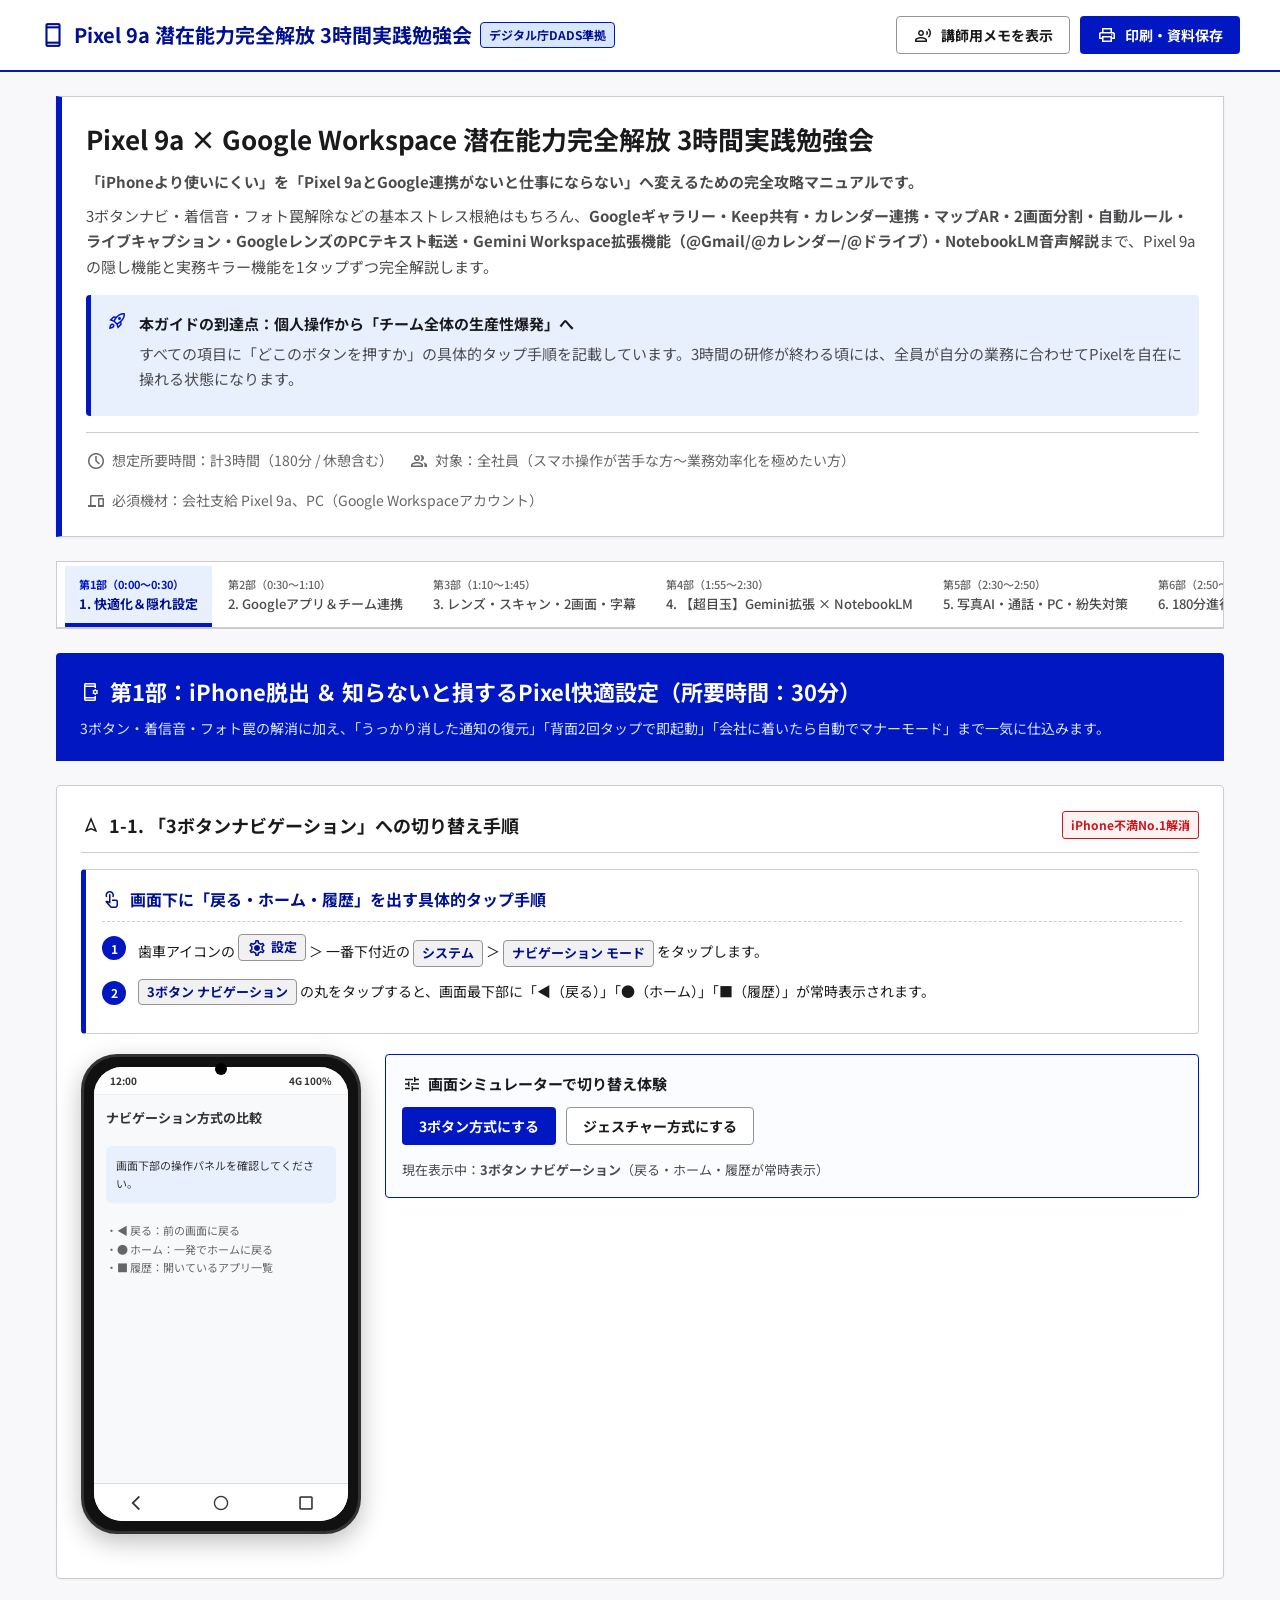
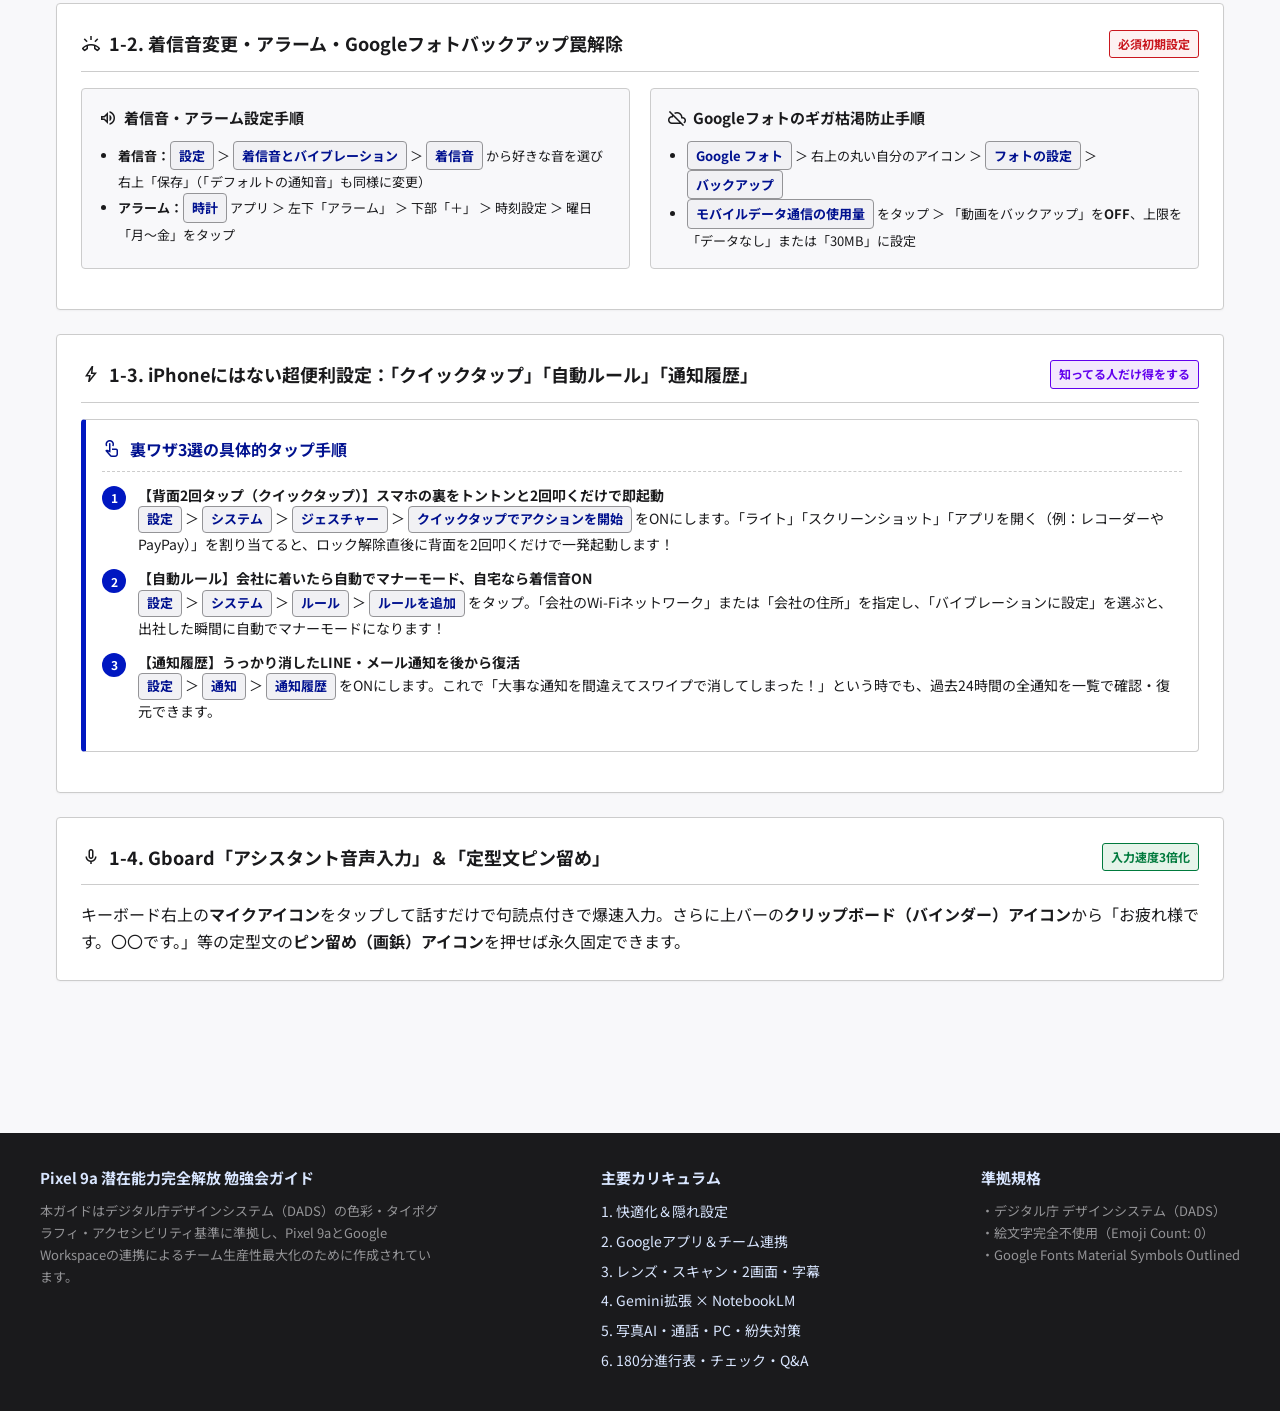
==== commit b203625f: "feat(pixel9a): unlock full potential with Workspace extensions, Lens copy-to-PC, split-screen, Live " ====
--- a/pixel9a/index.html
+++ b/pixel9a/index.html
@@ -3,7 +3,7 @@
 <head>
   <meta charset="UTF-8">
   <meta name="viewport" content="width=device-width, initial-scale=1.0">
-  <title>Pixel 9a 業務・チーム生産性爆上げ 3時間実践勉強会ガイド | デジタル庁DADS準拠</title>
+  <title>Pixel 9a 潜在能力完全解放 3時間実践勉強会ガイド | デジタル庁DADS準拠</title>
   <link rel="preconnect" href="https://fonts.googleapis.com">
   <link rel="preconnect" href="https://fonts.gstatic.com" crossorigin>
   <link href="https://fonts.googleapis.com/css2?family=Noto+Sans+JP:wght@400;500;700&display=swap" rel="stylesheet">
@@ -426,7 +426,7 @@
       border-left: 3px solid var(--dads-grey-400);
     }
 
-    /* Comparison & Two-Column Grids */
+    /* Grids */
     .two-col-grid {
       display: grid;
       grid-template-columns: 1fr 1fr;
@@ -753,7 +753,7 @@
     <div class="dads-header-inner">
       <div class="dads-site-title">
         <span class="material-symbols-outlined" style="font-size: 26px;">smartphone</span>
-        Pixel 9a チーム生産性爆上げ 3時間実践勉強会
+        Pixel 9a 潜在能力完全解放 3時間実践勉強会
         <span class="dads-tag">デジタル庁DADS準拠</span>
       </div>
       <div class="header-actions">
@@ -773,15 +773,15 @@
 
     <!-- Hero / Objective Block -->
     <section class="hero-block">
-      <h1>社用スマホ切り替え（iPhoneからPixel 9aへ）に伴うチーム生産性最大化勉強会</h1>
-      <p><strong>最大のミッションは「個人のスマホ操作の悩み解消」だけでなく、「Google関連サービス（ギャラリー・Keep・カレンダー・Gmail・ドライブ・Gemini・NotebookLM）を組み合わせてチームの生産力を何倍にも引き上げること」です。</strong></p>
-      <p>「写真の閲覧は軽快なGoogleギャラリーを使う」「Keepのメモやホワイトボード写真を即座にチーム共有・テキスト化する」「カレンダーで同僚の空き時間を重ねて日程調整する」など、明日からチーム全員で使える具体的タップ操作を1ステップずつ網羅しています。</p>
+      <h1>Pixel 9a × Google Workspace 潜在能力完全解放 3時間実践勉強会</h1>
+      <p><strong>「iPhoneより使いにくい」を「Pixel 9aとGoogle連携がないと仕事にならない」へ変えるための完全攻略マニュアルです。</strong></p>
+      <p>3ボタンナビ・着信音・フォト罠解除などの基本ストレス根絶はもちろん、<strong>Googleギャラリー・Keep共有・カレンダー連携・マップAR・2画面分割・自動ルール・ライブキャプション・GoogleレンズのPCテキスト転送・Gemini Workspace拡張機能（@Gmail/@カレンダー/@ドライブ）・NotebookLM音声解説</strong>まで、Pixel 9aの隠し機能と実務キラー機能を1タップずつ完全解説します。</p>
       
       <div class="dads-alert dads-alert-info">
-        <span class="material-symbols-outlined">touch_app</span>
+        <span class="material-symbols-outlined">rocket_launch</span>
         <div class="dads-alert-content">
-          <h4>本マニュアルの徹底方針：操作が苦手な方でも100%迷わない具体的ボタン表記</h4>
-          <p>「どのアイコンを開き、画面のどの位置にある何という文字をタップするか」を完全に明記しています。全6部構成（180分）で、基礎からチーム連携・AI自動化まで段階的にマスターできます。</p>
+          <h4>本ガイドの到達点：個人操作から「チーム全体の生産性爆発」へ</h4>
+          <p>すべての項目に「どこのボタンを押すか」の具体的タップ手順を記載しています。3時間の研修が終わる頃には、全員が自分の業務に合わせてPixelを自在に操れる状態になります。</p>
         </div>
       </div>
 
@@ -792,7 +792,7 @@
         </div>
         <div class="hero-meta-item">
           <span class="material-symbols-outlined">group</span>
-          対象：全社員（チームでの情報共有・業務スピード向上を目指す全員）
+          対象：全社員（スマホ操作が苦手な方〜業務効率化を極めたい方）
         </div>
         <div class="hero-meta-item">
           <span class="material-symbols-outlined">devices</span>
@@ -804,41 +804,41 @@
     <!-- Navigation Tabs (6 Parts) -->
     <nav class="dads-tabs" aria-label="勉強会パート選択">
       <button type="button" class="dads-tab active" onclick="showPart('part1', this)">
-        <span class="dads-tab-time">第1部（0:00〜0:35）</span>
-        <span class="dads-tab-title">1. iPhone脱出＆基本設定</span>
+        <span class="dads-tab-time">第1部（0:00〜0:30）</span>
+        <span class="dads-tab-title">1. 快適化＆隠れ設定</span>
       </button>
       <button type="button" class="dads-tab" onclick="showPart('part2', this)">
-        <span class="dads-tab-time">第2部（0:35〜1:15）</span>
+        <span class="dads-tab-time">第2部（0:30〜1:10）</span>
         <span class="dads-tab-title">2. Googleアプリ＆チーム連携</span>
       </button>
       <button type="button" class="dads-tab" onclick="showPart('part3', this)">
-        <span class="dads-tab-time">第3部（1:15〜1:50）</span>
-        <span class="dads-tab-title">3. スキャン＆録音文字起こし</span>
+        <span class="dads-tab-time">第3部（1:10〜1:45）</span>
+        <span class="dads-tab-title">3. レンズ・スキャン・2画面・字幕</span>
       </button>
       <button type="button" class="dads-tab" onclick="showPart('part4', this)">
-        <span class="dads-tab-time">第4部（2:00〜2:35）</span>
-        <span class="dads-tab-title">4. 【超目玉】Gemini × NotebookLM</span>
+        <span class="dads-tab-time">第4部（1:55〜2:30）</span>
+        <span class="dads-tab-title">4. 【超目玉】Gemini拡張 × NotebookLM</span>
       </button>
       <button type="button" class="dads-tab" onclick="showPart('part5', this)">
-        <span class="dads-tab-time">第5部（2:35〜2:50）</span>
-        <span class="dads-tab-title">5. 写真編集・Add Me・通話AI</span>
+        <span class="dads-tab-time">第5部（2:30〜2:50）</span>
+        <span class="dads-tab-title">5. 写真AI・通話・PC・紛失対策</span>
       </button>
       <button type="button" class="dads-tab" onclick="showPart('part6', this)">
         <span class="dads-tab-time">第6部（2:50〜3:00）</span>
-        <span class="dads-tab-title">6. 進行表・チェック・Q&amp;A</span>
+        <span class="dads-tab-title">6. 180分進行表・チェック・Q&amp;A</span>
       </button>
     </nav>
 
     <!-- =====================================================================
-         PART 1: iPhone脱出＆基本設定 (0:00 - 0:35)
+         PART 1: iPhone脱出＆隠れ快適設定 (0:00 - 0:30)
          ===================================================================== -->
     <section id="part1" class="part-section active">
       <div class="section-header">
         <h2>
           <span class="material-symbols-outlined">phonelink_setup</span>
-          第1部：iPhone脱出＆基本設定の完全操作手順（所要時間：35分）
+          第1部：iPhone脱出 ＆ 知らないと損するPixel快適設定（所要時間：30分）
         </h2>
-        <p>「戻るボタンがない」「全員の着信音が同じでパニック」「知らないうちに写真でギガ消費」など、乗り換え直後に噴出する不満を、具体的な画面操作で解消します。</p>
+        <p>3ボタン・着信音・フォト罠の解消に加え、「うっかり消した通知の復元」「背面2回タップで即起動」「会社に着いたら自動でマナーモード」まで一気に仕込みます。</p>
       </div>
 
       <!-- Card 1-1: Navigation buttons -->
@@ -846,41 +846,27 @@
         <div class="dads-card-header">
           <div class="dads-card-title">
             <span class="material-symbols-outlined">navigation</span>
-            1-1. 操作性の完全克服：「3ボタンナビゲーション」への切り替え手順
+            1-1. 「3ボタンナビゲーション」への切り替え手順
           </div>
           <span class="dads-badge dads-badge-critical">iPhone不満No.1解消</span>
         </div>
-        <p>画面下に「◀（戻る）」「●（ホーム）」「■（履歴）」を常時表示させ、操作の迷いをゼロにします。</p>
 
         <div class="detailed-step-box">
           <div class="detailed-step-header">
             <span class="material-symbols-outlined">touch_app</span>
-            3ボタンナビゲーション切り替えの具体的タップ手順
+            画面下に「戻る・ホーム・履歴」を出す具体的タップ手順
           </div>
           <ul class="substep-list">
             <li class="substep-item">
               <span class="substep-num">1</span>
               <div class="substep-text">
-                ホーム画面から、歯車アイコンの <span class="substep-ui-tag"><span class="material-symbols-outlined">settings</span> 設定</span> をタップします。
+                歯車アイコンの <span class="substep-ui-tag"><span class="material-symbols-outlined">settings</span> 設定</span> ＞ 一番下付近の <span class="substep-ui-tag">システム</span> ＞ <span class="substep-ui-tag">ナビゲーション モード</span> をタップします。
               </div>
             </li>
             <li class="substep-item">
               <span class="substep-num">2</span>
               <div class="substep-text">
-                画面を下へスクロールし、一番下付近にある <span class="substep-ui-tag">システム</span> をタップします。
-              </div>
-            </li>
-            <li class="substep-item">
-              <span class="substep-num">3</span>
-              <div class="substep-text">
-                システム画面の中にある <span class="substep-ui-tag">ナビゲーション モード</span> をタップします。
-              </div>
-            </li>
-            <li class="substep-item">
-              <span class="substep-num">4</span>
-              <div class="substep-text">
-                「ジェスチャー ナビゲーション」から <span class="substep-ui-tag">3ボタン ナビゲーション</span> の丸いチェックをタップします。
-                <span class="substep-screen-note">タップした瞬間に、画面の一番下に「◀（戻る）」「●（ホーム）」「■（タスク履歴）」が現れます！</span>
+                <span class="substep-ui-tag">3ボタン ナビゲーション</span> の丸をタップすると、画面最下部に「◀（戻る）」「●（ホーム）」「■（履歴）」が常時表示されます。
               </div>
             </li>
           </ul>
@@ -894,7 +880,7 @@
                 <span>12:00</span>
                 <span>4G 100%</span>
               </div>
-              <div class="phone-content" id="simNavContent">
+              <div class="phone-content">
                 <div style="font-weight: bold; font-size: 13px; margin-bottom: 8px;">ナビゲーション方式の比較</div>
                 <div style="background: #E8F0FE; padding: 10px; border-radius: 6px; font-size: 11px;">
                   画面下部の操作パネルを確認してください。
@@ -918,14 +904,9 @@
                 <span class="material-symbols-outlined">tune</span>
                 画面シミュレーターで切り替え体験
               </h4>
-              <p style="font-size: 13px; margin-bottom: 12px;">受講者に「どちらが自分に合っているか」を実際に端末で試してもらいます。</p>
-              <div style="display: flex; gap: 10px;">
-                <button type="button" class="dads-btn dads-btn-primary" onclick="setSimNav('3button')">
-                  3ボタン方式にする
-                </button>
-                <button type="button" class="dads-btn dads-btn-secondary" onclick="setSimNav('gesture')">
-                  ジェスチャー方式にする
-                </button>
+              <div style="display: flex; gap: 10px; margin-top: 10px;">
+                <button type="button" class="dads-btn dads-btn-primary" onclick="setSimNav('3button')">3ボタン方式にする</button>
+                <button type="button" class="dads-btn dads-btn-secondary" onclick="setSimNav('gesture')">ジェスチャー方式にする</button>
               </div>
               <div id="simNavExpl" style="margin-top: 14px; font-size: 13px; color: var(--dads-grey-700);">
                 現在表示中：<strong>3ボタン ナビゲーション</strong>（戻る・ホーム・履歴が常時表示）
@@ -935,123 +916,97 @@
         </div>
       </article>
 
-      <!-- Card 1-2: Ringtone & Alarms -->
+      <!-- Card 1-2: Ringtone, Alarm, Photos Trap -->
       <article class="dads-card">
         <div class="dads-card-header">
           <div class="dads-card-title">
             <span class="material-symbols-outlined">ring_volume</span>
-            1-2. 着信音・通知音の個別変更 ＆ アラーム設定の具体的タップ手順
-          </div>
-          <span class="dads-badge dads-badge-critical">社内トラブル即解消</span>
+            1-2. 着信音変更・アラーム・Googleフォトバックアップ罠解除
+          </div>
+          <span class="dads-badge dads-badge-critical">必須初期設定</span>
         </div>
 
         <div class="two-col-grid">
           <div class="col-box">
             <h4>
               <span class="material-symbols-outlined">volume_up</span>
-              着信音・通知音の個別変更タップ手順
+              着信音・アラーム設定手順
             </h4>
-            <ol style="padding-left: 20px; font-size: 13px; line-height: 1.8;">
-              <li><span class="substep-ui-tag">設定</span> ＞ <span class="substep-ui-tag">着信音とバイブレーション</span> をタップ</li>
-              <li>画面を少し下にスクロールし、<span class="substep-ui-tag">着信音</span> をタップ</li>
-              <li>ジャンル（「Pixel Sounds」「レトロ」等）から好きな音を選び右上の <span class="substep-ui-tag">保存</span></li>
-              <li>戻った画面で <span class="substep-ui-tag">デフォルトの通知音</span> も同様に別の音へ変更</li>
-            </ol>
-          </div>
-
+            <ul style="padding-left: 20px; font-size: 13px; line-height: 1.8;">
+              <li><strong>着信音：</strong><span class="substep-ui-tag">設定</span> ＞ <span class="substep-ui-tag">着信音とバイブレーション</span> ＞ <span class="substep-ui-tag">着信音</span> から好きな音を選び右上「保存」（「デフォルトの通知音」も同様に変更）</li>
+              <li><strong>アラーム：</strong><span class="substep-ui-tag">時計</span> アプリ ＞ 左下「アラーム」 ＞ 下部「＋」 ＞ 時刻設定 ＞ 曜日「月〜金」をタップ</li>
+            </ul>
+          </div>
           <div class="col-box">
             <h4>
-              <span class="material-symbols-outlined">alarm</span>
-              時計・アラームの設定タップ手順
+              <span class="material-symbols-outlined">cloud_off</span>
+              Googleフォトのギガ枯渇防止手順
             </h4>
-            <ol style="padding-left: 20px; font-size: 13px; line-height: 1.8;">
-              <li>青い丸時計アイコンの <span class="substep-ui-tag">時計</span> アプリをタップ</li>
-              <li>左下の <span class="substep-ui-tag">アラーム</span> タブ ＞ 下部中央の <span class="substep-ui-tag">＋</span> をタップ</li>
-              <li>「時」と「分」を指定して <span class="substep-ui-tag">OK</span> をタップ</li>
-              <li>「月〜金」の曜日をタップして青く光らせ業務アラームに設定</li>
-            </ol>
+            <ul style="padding-left: 20px; font-size: 13px; line-height: 1.8;">
+              <li><span class="substep-ui-tag">Google フォト</span> ＞ 右上の丸い自分のアイコン ＞ <span class="substep-ui-tag">フォトの設定</span> ＞ <span class="substep-ui-tag">バックアップ</span></li>
+              <li><span class="substep-ui-tag">モバイルデータ通信の使用量</span> をタップ ＞ 「動画をバックアップ」を<strong>OFF</strong>、上限を「データなし」または「30MB」に設定</li>
+            </ul>
           </div>
         </div>
       </article>
 
-      <!-- Card 1-3: Backup trap -->
+      <!-- Card 1-3: Hidden Pixel Super Settings (Quick Tap, Auto Rules, Notification History) -->
       <article class="dads-card">
         <div class="dads-card-header">
           <div class="dads-card-title">
-            <span class="material-symbols-outlined">cloud_off</span>
-            1-3. Googleフォト「自動バックアップ罠」解除の具体的タップ手順
-          </div>
-          <span class="dads-badge dads-badge-critical">通信制限・容量事故防止</span>
+            <span class="material-symbols-outlined">bolt</span>
+            1-3. iPhoneにはない超便利設定：「クイックタップ」「自動ルール」「通知履歴」
+          </div>
+          <span class="dads-badge dads-badge-pro">知ってる人だけ得をする</span>
         </div>
 
         <div class="detailed-step-box">
           <div class="detailed-step-header">
             <span class="material-symbols-outlined">touch_app</span>
-            Googleフォト容量事故防止の完全タップ手順
+            裏ワザ3選の具体的タップ手順
           </div>
           <ul class="substep-list">
             <li class="substep-item">
               <span class="substep-num">1</span>
               <div class="substep-text">
-                4色の風車アイコン <span class="substep-ui-tag">Google フォト</span> を開き、<strong>右上隅の丸い自分のアイコン</strong>をタップ ＞ <span class="substep-ui-tag">フォトの設定</span> ＞ <span class="substep-ui-tag">バックアップ</span> をタップします。
+                <strong>【背面2回タップ（クイックタップ）】スマホの裏をトントンと2回叩くだけで即起動</strong><br>
+                <span class="substep-ui-tag">設定</span> ＞ <span class="substep-ui-tag">システム</span> ＞ <span class="substep-ui-tag">ジェスチャー</span> ＞ <span class="substep-ui-tag">クイックタップでアクションを開始</span> をONにします。「ライト」「スクリーンショット」「アプリを開く（例：レコーダーやPayPay）」を割り当てると、ロック解除直後に背面を2回叩くだけで一発起動します！
               </div>
             </li>
             <li class="substep-item">
               <span class="substep-num">2</span>
               <div class="substep-text">
-                画面を下へスクロールし、<span class="substep-ui-tag">モバイルデータ通信の使用量</span> をタップします。
+                <strong>【自動ルール】会社に着いたら自動でマナーモード、自宅なら着信音ON</strong><br>
+                <span class="substep-ui-tag">設定</span> ＞ <span class="substep-ui-tag">システム</span> ＞ <span class="substep-ui-tag">ルール</span> ＞ <span class="substep-ui-tag">ルールを追加</span> をタップ。「会社のWi-Fiネットワーク」または「会社の住所」を指定し、「バイブレーションに設定」を選ぶと、出社した瞬間に自動でマナーモードになります！
               </div>
             </li>
             <li class="substep-item">
               <span class="substep-num">3</span>
               <div class="substep-text">
-                「動画をバックアップ（データ使用）」のスイッチを<strong>OFF（グレー）</strong>にし、1日の上限を <span class="substep-ui-tag">データなし</span> または <span class="substep-ui-tag">30MB</span> に変更します。
-                <span class="substep-screen-note">これで外出先で勝手にギガを消費して通信制限になる事故を防げます。</span>
+                <strong>【通知履歴】うっかり消したLINE・メール通知を後から復活</strong><br>
+                <span class="substep-ui-tag">設定</span> ＞ <span class="substep-ui-tag">通知</span> ＞ <span class="substep-ui-tag">通知履歴</span> をONにします。これで「大事な通知を間違えてスワイプで消してしまった！」という時でも、過去24時間の全通知を一覧で確認・復元できます。
               </div>
             </li>
           </ul>
         </div>
       </article>
 
-      <!-- Card 1-4: Gboard Voice & Clipboard -->
+      <!-- Card 1-4: Gboard -->
       <article class="dads-card">
         <div class="dads-card-header">
           <div class="dads-card-title">
             <span class="material-symbols-outlined">keyboard_voice</span>
-            1-4. Gboard「アシスタント音声入力」＆「定型文ピン留め」の操作手順
+            1-4. Gboard「アシスタント音声入力」＆「定型文ピン留め」
           </div>
           <span class="dads-badge dads-badge-success">入力速度3倍化</span>
         </div>
-
-        <div class="two-col-grid">
-          <div class="col-box primary">
-            <h4>
-              <span class="material-symbols-outlined">mic</span>
-              アシスタント音声入力の使い方
-            </h4>
-            <ol style="font-size: 13px; padding-left: 20px; line-height: 1.8;">
-              <li>文字入力欄をタップしてキーボード（Gboard）を出す</li>
-              <li>キーボード内の<strong>右上隅にあるマイクアイコン</strong>をタップ</li>
-              <li>上部がカラフルに光ったら普通に話す（句読点も自動で入ります）</li>
-            </ol>
-          </div>
-          <div class="col-box">
-            <h4>
-              <span class="material-symbols-outlined">content_paste</span>
-              定型文ピン留め（クリップボード）
-            </h4>
-            <ol style="font-size: 13px; padding-left: 20px; line-height: 1.8;">
-              <li>キーボード上部のバーにある<strong>クリップボード（バインダー）アイコン</strong>をタップ</li>
-              <li>「お疲れ様です。〇〇です。」等の定型文の右端にある<strong>ピン留めアイコン</strong>をタップして固定</li>
-            </ol>
-          </div>
-        </div>
+        <p>キーボード右上の<strong>マイクアイコン</strong>をタップして話すだけで句読点付きで爆速入力。さらに上バーの<strong>クリップボード（バインダー）アイコン</strong>から「お疲れ様です。〇〇です。」等の定型文の<strong>ピン留め（画鋲）アイコン</strong>を押せば永久固定できます。</p>
       </article>
     </section>
 
 
     <!-- =====================================================================
-         PART 2: Googleアプリ徹底活用＆チーム生産性爆上げ (0:35 - 1:15)
+         PART 2: Googleアプリ徹底活用＆チーム生産性爆上げ (0:30 - 1:10)
          ===================================================================== -->
     <section id="part2" class="part-section">
       <div class="section-header" style="background-color: #004D40;">
@@ -1059,397 +1014,318 @@
           <span class="material-symbols-outlined">workspaces</span>
           第2部：Googleアプリ徹底活用 ＆ チーム生産性爆上げ連携（所要時間：40分）
         </h2>
-        <p>Pixel 9a最大の強みは「Googleアプリ同士のシームレスな連携」です。写真の閲覧には軽快な「Googleギャラリー」を使い分け、Keep・カレンダー・Gmail・Chromeを組み合わせてチームの仕事を一気に加速させます。</p>
+        <p>Googleギャラリー、Keep、カレンダー、Gmail、Chrome、Googleマップを組み合わせ、個人の連絡からチームの日程調整・情報共有・外回り業務まで一気に加速させます。</p>
       </div>
 
-      <!-- Card 2-1: Google Gallery vs Google Photos -->
+      <!-- Card 2-1: Google Gallery -->
       <article class="dads-card">
         <div class="dads-card-header">
           <div class="dads-card-title">
             <span class="material-symbols-outlined">photo_library</span>
-            2-1. 写真閲覧の新常識：「Google ギャラリー」と「Google フォト」の賢い使い分け
-          </div>
-          <span class="dads-badge dads-badge-critical">iPhoneユーザーの混乱を解消</span>
-        </div>
-        <p>「Googleフォトを開くとクラウド上の過去の画像まで全部混ざって見づらい」「端末で撮った写真やスクショだけをフォルダ別にサクッと見たい」という悩みは、Google公式の軽量ビューアアプリ<strong>「ギャラリー（Gallery by Google）」</strong>を使うことで一発解決します。</p>
-
+            2-1. 写真閲覧の新常識：「Google ギャラリー」と「Google フォト」の使い分け
+          </div>
+          <span class="dads-badge dads-badge-critical">オフライン爆速閲覧</span>
+        </div>
         <div class="two-col-grid">
           <div class="col-box primary">
-            <h4>
-              <span class="material-symbols-outlined">folder_open</span>
-              「ギャラリー（Gallery）」を使う場面
-            </h4>
-            <ul style="font-size: 13px; padding-left: 20px; line-height: 1.8;">
-              <li><strong>端末内の写真だけを見たい時</strong>（カメラ、スクリーンショット、ダウンロード等のフォルダが自動整理）</li>
-              <li><strong>通信量ゼロ（完全オフライン）で高速閲覧</strong>したい時</li>
-              <li>現場で撮った写真をその場ですぐ確認・削除したい時</li>
-            </ul>
+            <h4><span class="material-symbols-outlined">folder_open</span> 「ギャラリー（Gallery）」を使う場面</h4>
+            <p style="font-size: 13px;">通信量ゼロで、端末内の写真だけ（「カメラ」「Screenshots」「Download」「LINE」等のフォルダ別）をサクッと見たい時。</p>
+            <p style="font-size: 12px; color: var(--dads-grey-700); margin-top: 6px;"><strong>操作：</strong>Playストアで「ギャラリー Google」を入れて開き、右下の <span class="substep-ui-tag">フォルダ</span> タブをタップ。上部の「書類」「人」タグでオフライン自動絞り込みも可能。</p>
           </div>
           <div class="col-box">
-            <h4>
-              <span class="material-symbols-outlined">auto_fix_high</span>
-              「Google フォト」を使う場面
-            </h4>
-            <ul style="font-size: 13px; padding-left: 20px; line-height: 1.8;">
-              <li><strong>消しゴムマジック・編集マジック・ベストテイク</strong>など高度なAI編集をする時</li>
-              <li>「東京出張」「ホワイトボード」などのキーワードで過去の写真をAI検索する時</li>
-              <li>PCとクラウドで画像を同期・共有アルバムを作る時</li>
-            </ul>
-          </div>
-        </div>
-
-        <div class="detailed-step-box">
-          <div class="detailed-step-header">
-            <span class="material-symbols-outlined">touch_app</span>
-            Googleギャラリーの導入とフォルダ閲覧・整理の具体的タップ手順
-          </div>
-          <ul class="substep-list">
-            <li class="substep-item">
-              <span class="substep-num">1</span>
-              <div class="substep-text">
-                ホーム画面から <span class="substep-ui-tag">Play ストア</span> を開き、検索窓に「<strong>ギャラリー Google</strong>」と入力して「Gallery（Google LLC製）」をインストール（または既存のアイコンをタップ）します。
-              </div>
-            </li>
-            <li class="substep-item">
-              <span class="substep-num">2</span>
-              <div class="substep-text">
-                <span class="substep-ui-tag">ギャラリー</span> アプリを開き、画面下部の右側にある <span class="substep-ui-tag">フォルダ</span> タブをタップします。
-                <span class="substep-screen-note">「カメラ」「Screenshots（スクショ）」「Download」「LINE」など、端末内の画像がフォルダごとに綺麗に整列して表示されます！</span>
-              </div>
-            </li>
-            <li class="substep-item">
-              <span class="substep-num">3</span>
-              <div class="substep-text">
-                上部の「人」「書類」「自然」などの自動分類タグをタップすると、オフラインのまま書類写真だけを瞬時に絞り込めます。
-              </div>
-            </li>
-          </ul>
+            <h4><span class="material-symbols-outlined">auto_fix_high</span> 「Google フォト」を使う場面</h4>
+            <p style="font-size: 13px;">消しゴムマジックや編集マジック、ベストテイクなどのAI編集をする時や、チーム共有アルバムを見る時。</p>
+          </div>
         </div>
       </article>
 
-      <!-- Card 2-2: Google Keep Team Collaboration & OCR -->
+      <!-- Card 2-2: Google Keep -->
       <article class="dads-card">
         <div class="dads-card-header">
           <div class="dads-card-title">
             <span class="material-symbols-outlined">lightbulb</span>
-            2-2. Google Keep：チーム共有メモ・チェックリスト・ホワイトボード文字起こし連携
+            2-2. Google Keep：チーム共有リスト ＆ ホワイトボード文字抽出連携
           </div>
           <span class="dads-badge dads-badge-pro">チーム生産性爆上げ</span>
         </div>
-        <p>Google Keepは単なる個人の付箋メモではありません。<strong>「チーム全員のリアルタイム共有掲示板」兼「ホワイトボード・名刺の文字データ化ツール」</strong>として使うと業務効率が劇的に変わります。</p>
 
         <div class="detailed-step-box">
           <div class="detailed-step-header">
             <span class="material-symbols-outlined">group_add</span>
-            手順A：メモやチェックリストをチームメンバーとリアルタイム共有する手順
+            チーム共有・画像テキスト抽出・Googleドキュメント化の具体手順
           </div>
           <ul class="substep-list">
             <li class="substep-item">
               <span class="substep-num">1</span>
               <div class="substep-text">
-                黄色い電球アイコンの <span class="substep-ui-tag">Google Keep</span> アプリを開き、右下の <strong>「＋」</strong>（またはチェックボックスアイコン）をタップして「現場持ち物リスト」や「引き継ぎ事項」を作成します。
+                <strong>【共同編集で共有掲示板】</strong><span class="substep-ui-tag">Google Keep</span> でチェックリストを作成 ＞ 右下の <strong>「︙」</strong> ＞ <span class="substep-ui-tag">共同編集者</span> ＞ 同僚のメールアドレスを入力して「保存」。誰かが完了チェックを入れると全員のスマホ・PCに即同期されます。
               </div>
             </li>
             <li class="substep-item">
               <span class="substep-num">2</span>
               <div class="substep-text">
-                メモの画面の<strong>右下にある「︙（3点リーダー）」</strong>をタップします。
+                <strong>【ホワイトボード文字抽出】</strong>メモ左下「＋」＞ <span class="substep-ui-tag">写真を撮る</span> でホワイトボードや名刺を撮影 ＞ 画像をタップして全画面表示 ＞ 右上の <strong>「︙」</strong> ＞ <span class="substep-ui-tag">画像のテキストを抽出</span> をタップすると一瞬でテキスト化されます。
               </div>
             </li>
             <li class="substep-item">
               <span class="substep-num">3</span>
               <div class="substep-text">
-                メニューから <span class="substep-ui-tag">共同編集者</span> をタップし、チームメンバーの社内メールアドレスを入力して右上の <span class="substep-ui-tag">保存</span> をタップします。
-                <span class="substep-screen-note">これで誰かがスマホからチェックボックスを完了にすると、チーム全員のスマホ・PCの画面にリアルタイムで即反映されます！</span>
+                <strong>【ドキュメント化】</strong>そのままメモ右下の「︙」＞ <span class="substep-ui-tag">送信</span> ＞ <span class="substep-ui-tag">Google ドキュメントにコピー</span> で報告書へ直行します。
               </div>
             </li>
           </ul>
         </div>
-
-        <div class="detailed-step-box" style="border-left-color: #007A3D;">
-          <div class="detailed-step-header" style="color: #007A3D;">
-            <span class="material-symbols-outlined">document_scanner</span>
-            手順B：ホワイトボードや書類の写真から文字を抽出してGoogleドキュメント化する手順
-          </div>
-          <ul class="substep-list">
-            <li class="substep-item">
-              <span class="substep-num">1</span>
-              <div class="substep-text">
-                Keepのメモ作成画面の左下にある <strong>「＋（四角の中にプラス）」</strong>をタップし、<span class="substep-ui-tag">写真を撮る</span>（または画像を追加）で会議のホワイトボードや資料を撮影します。
-              </div>
-            </li>
-            <li class="substep-item">
-              <span class="substep-num">2</span>
-              <div class="substep-text">
-                貼り付けた画像を1回タップして全画面表示にします。
-              </div>
-            </li>
-            <li class="substep-item">
-              <span class="substep-num">3</span>
-              <div class="substep-text">
-                画像画面の<strong>右上にある「︙（3点リーダー）」</strong>をタップし、<span class="substep-ui-tag">画像のテキストを抽出</span> をタップします。
-                <span class="substep-screen-note">写真に写っていた手書き文字や印刷文字が、一瞬で下にテキストとして書き出されます！</span>
-              </div>
-            </li>
-            <li class="substep-item">
-              <span class="substep-num">4</span>
-              <div class="substep-text">
-                メモ画面に戻り、右下の「︙」＞ <span class="substep-ui-tag">送信</span> ＞ <span class="substep-ui-tag">Google ドキュメントにコピー</span> をタップすれば、そのまま報告書作成へ移行できます。
-              </div>
-            </li>
-          </ul>
-        </div>
       </article>
 
-      <!-- Card 2-3: Google Calendar Team Collaboration & Meet -->
+      <!-- Card 2-3: Google Calendar & Gmail & Chrome -->
       <article class="dads-card">
         <div class="dads-card-header">
           <div class="dads-card-title">
             <span class="material-symbols-outlined">calendar_month</span>
-            2-3. Googleカレンダー：同僚の予定を重ねて秒速調整 ＆ Meet URL自動発行
-          </div>
-          <span class="dads-badge dads-badge-pro">日程調整の手間ゼロ</span>
-        </div>
-        <p>「〇〇さん、来週いつ空いてますか？」というチャットでの往復をなくします。PixelのGoogleカレンダーアプリなら、<strong>スマホ上でチームメンバーの予定を重ねて空き時間を見つけ、1タップでGoogle Meet（Web会議）URL付きの招待を送れます。</strong></p>
+            2-3. カレンダー「空き時間重ね」× Gmail「タスク追加」× Chrome「タブ送信」
+          </div>
+          <span class="dads-badge dads-badge-pro">日程調整・対応漏れゼロ</span>
+        </div>
+
+        <div class="two-col-grid">
+          <div class="col-box primary">
+            <h4><span class="material-symbols-outlined">event_available</span> カレンダー：全員の空き時間一発特定</h4>
+            <ol style="font-size: 13px; padding-left: 20px; line-height: 1.8;">
+              <li><span class="substep-ui-tag">カレンダー</span> ＞ 右下「＋」＞「予定」</li>
+              <li><span class="substep-ui-tag">ユーザーを追加</span> で参加メンバーを選択</li>
+              <li>すぐ下の <span class="substep-ui-tag">空いている時間を表示</span> をタップすると全員が空いている候補日時が自動提案される</li>
+              <li><span class="substep-ui-tag">Google Meet のビデオ会議を追加</span> をタップ ＞「保存」でURL付き招待完了</li>
+            </ol>
+          </div>
+          <div class="col-box">
+            <h4><span class="material-symbols-outlined">sync_alt</span> Gmailタスク化 ＆ Chrome/Password連携</h4>
+            <ul style="font-size: 13px; padding-left: 20px; line-height: 1.8;">
+              <li><strong>Gmailタスク化：</strong>メールを開き右上「︙」＞ <span class="substep-ui-tag">タスクに追加</span> でリンク付きToDo登録</li>
+              <li><strong>PC Chromeから送信：</strong>PCのChrome共有アイコン ＞ <span class="substep-ui-tag">あなたのデバイスに送信</span> ＞「Pixel 9a」で外出先へ1秒転送</li>
+              <li><strong>パスワード自動入力：</strong>GoogleパスワードマネージャーがChromeとアプリで同期しログイン入力が不要に</li>
+            </ul>
+          </div>
+        </div>
+      </article>
+
+      <!-- Card 2-4: Google Maps AR Live View, Timeline, Shared List -->
+      <article class="dads-card">
+        <div class="dads-card-header">
+          <div class="dads-card-title">
+            <span class="material-symbols-outlined">explore</span>
+            2-4. Googleマップ：AR道案内（ライブビュー）・共有リスト・タイムライン日報
+          </div>
+          <span class="dads-badge dads-badge-success">外回り・方向音痴救済</span>
+        </div>
 
         <div class="detailed-step-box">
           <div class="detailed-step-header">
             <span class="material-symbols-outlined">touch_app</span>
-            スマホで「同僚の予定表示」＆「Meet付き会議招待」を送る手順
+            迷わない・忘れない・チームで共有するGoogleマップ活用手順
           </div>
           <ul class="substep-list">
             <li class="substep-item">
               <span class="substep-num">1</span>
               <div class="substep-text">
-                <span class="substep-ui-tag">カレンダー</span> アプリを開き、右下の <strong>「＋」</strong> ＞ <span class="substep-ui-tag">予定</span> をタップします。
+                <strong>【ARライブビュー（方向音痴の完全解消）】</strong>徒歩ナビ開始後、画面左下にある <span class="substep-ui-tag">ライブビュー（ピンと四角のアイコン）</span> をタップしてスマホを街並みにかざします。実際の風景の上に<strong>巨大な青い矢印と「あと50mで右折」という看板がAR表示</strong>され、駅出口で逆方向に歩くミスがゼロになります。
               </div>
             </li>
             <li class="substep-item">
               <span class="substep-num">2</span>
               <div class="substep-text">
-                「タイトル」を入力した後、中段にある <span class="substep-ui-tag">ユーザーを追加</span> をタップし、会議に参加する同僚の名前やアドレスを選択して「完了」を押します。
+                <strong>【訪問先リストのチーム共有】</strong>Googleマップ下部 <span class="substep-ui-tag">保存済み</span> ＞「＋新しいリスト」で「重要取引先」「現場駐車場」リストを作成し、「共有」から同僚にリンク送信。チーム全員のマップに同じピンが立ちます。
               </div>
             </li>
             <li class="substep-item">
               <span class="substep-num">3</span>
               <div class="substep-text">
-                【神機能】すぐ下の <span class="substep-ui-tag">空いている時間を表示</span> をタップすると、参加メンバー全員のカレンダーをAIが照合し、<strong>全員が空いている候補日時だけを一覧で提案</strong>してくれます！
-              </div>
-            </li>
-            <li class="substep-item">
-              <span class="substep-num">4</span>
-              <div class="substep-text">
-                希望の日時を選んだら、中段の <span class="substep-ui-tag">Google Meet のビデオ会議を追加</span> をタップ（自動でURLが発行されます）。
-              </div>
-            </li>
-            <li class="substep-item">
-              <span class="substep-num">5</span>
-              <div class="substep-text">
-                右上の <span class="substep-ui-tag">保存</span> をタップ ＞ 「招待メールを送信しますか？」で「送信」を押せば完了です。
+                <strong>【タイムラインで日報・交通費精算】</strong>右上アイコン ＞ <span class="substep-ui-tag">タイムライン</span> で、自分が昨日・先週どの時間にどこに訪問したかの自動移動記録（端末内保存）を確認でき、日報や経費精算の思い出し時間が消滅します。
               </div>
             </li>
           </ul>
-        </div>
-      </article>
-
-      <!-- Card 2-4: Gmail to Tasks & Chrome Tab Sync -->
-      <article class="dads-card">
-        <div class="dads-card-header">
-          <div class="dads-card-title">
-            <span class="material-symbols-outlined">sync_alt</span>
-            2-4. Gmail × ToDoリスト連携 ＆ PC Chromeとの「タブ即時送信」
-          </div>
-          <span class="dads-badge dads-badge-success">対応漏れゼロ</span>
-        </div>
-
-        <div class="two-col-grid">
-          <div class="col-box primary">
-            <h4>
-              <span class="material-symbols-outlined">add_task</span>
-              Gmailを1タップで「ToDoリスト」化する手順
-            </h4>
-            <ol style="font-size: 13px; padding-left: 20px; line-height: 1.8;">
-              <li><span class="substep-ui-tag">Gmail</span> で「後で返信・対応が必要なメール」を開く</li>
-              <li>画面右上の <strong>「︙（3点リーダー）」</strong>をタップ</li>
-              <li><span class="substep-ui-tag">タスクに追加</span> をタップ</li>
-              <li>メールへのリンク付きタスクがGoogle ToDoリスト（＆Googleカレンダー）に登録され、対応漏れがなくなります</li>
-            </ol>
-          </div>
-
-          <div class="col-box">
-            <h4>
-              <span class="material-symbols-outlined">devices_other</span>
-              PCのChrome画面をスマホへ一瞬で送る手順
-            </h4>
-            <ol style="font-size: 13px; padding-left: 20px; line-height: 1.8;">
-              <li>会社のPCのChromeで地図や資料ページを開き、アドレスバー右端の「共有」アイコンをクリック</li>
-              <li><span class="substep-ui-tag">あなたのデバイスに送信</span> ＞ 「Pixel 9a」を選択</li>
-              <li>1秒後にPixel 9aに通知が届き、タップするだけで外出先で同じページが開きます（逆も可能！）</li>
-            </ol>
-          </div>
         </div>
       </article>
     </section>
 
 
     <!-- =====================================================================
-         PART 3: 現場直結！スキャン＆録音文字起こし (1:15 - 1:50)
+         PART 3: Googleレンズ・スキャン・録音・2画面・ライブキャプション (1:10 - 1:45)
          ===================================================================== -->
     <section id="part3" class="part-section">
       <div class="section-header">
         <h2>
           <span class="material-symbols-outlined">document_scanner</span>
-          第3部：現場直結！ドライブスキャン＆録音文字起こしの操作手順（所要時間：35分）
+          第3部：現場キャプチャ・Googleレンズ・2画面分割・自動字幕（所要時間：35分）
         </h2>
-        <p>机の上の紙書類を歪み補正PDF化してチームフォルダへ即保存し、会議音声を完全オフラインで話者分離文字起こしする手順です。</p>
+        <p>カメラをかざすだけで外国語翻訳やPCへのテキスト直接送信ができるGoogleレンズ、ドライブスキャン、オフライン録音、さらに2画面同時操作と無音字幕まで網羅します。</p>
       </div>
 
-      <!-- Card 3-1: Drive Scan -->
+      <!-- Card 3-1: Google Lens & Copy to Computer -->
+      <article class="dads-card">
+        <div class="dads-card-header">
+          <div class="dads-card-title">
+            <span class="material-symbols-outlined">center_focus_strong</span>
+            3-1. Googleレンズ：かざすだけで「リアルタイム翻訳」＆「会社のPCに直接コピー」
+          </div>
+          <span class="dads-badge dads-badge-pro">現場とPCを直結</span>
+        </div>
+
+        <div class="detailed-step-box">
+          <div class="detailed-step-header">
+            <span class="material-symbols-outlined">touch_app</span>
+            Googleレンズの起動と「パソコンにコピー」神ワザ手順
+          </div>
+          <ul class="substep-list">
+            <li class="substep-item">
+              <span class="substep-num">1</span>
+              <div class="substep-text">
+                ホーム画面のGoogle検索バー右端にある <strong>カメラ型のアイコン（Googleレンズ）</strong>をタップします。
+              </div>
+            </li>
+            <li class="substep-item">
+              <span class="substep-num">2</span>
+              <div class="substep-text">
+                <strong>【リアルタイム翻訳】</strong>下メニューの <span class="substep-ui-tag">翻訳</span> をタップし、海外製の機材マニュアルや英語の資料にかざします。シャッターを押さなくても、画面上の英語がリアルタイムで日本語に上書きされて読めます！
+              </div>
+            </li>
+            <li class="substep-item">
+              <span class="substep-num">3</span>
+              <div class="substep-text">
+                <strong>【パソコンにコピー（超絶時短）】</strong>下メニューの <span class="substep-ui-tag">テキスト</span> をタップして紙の資料や型番を撮影 ＞ 「すべて選択」 ＞ <span class="substep-ui-tag">パソコンにコピー</span> をタップして自分の会社PCを選びます。<strong>1秒後にPC側で「Ctrl+V（貼り付け）」を押すと、スマホで撮った紙の文字がPCにそのままペーストされます！</strong>
+              </div>
+            </li>
+          </ul>
+        </div>
+      </article>
+
+      <!-- Card 3-2: Drive Scan & Offline Recorder -->
       <article class="dads-card">
         <div class="dads-card-header">
           <div class="dads-card-title">
             <span class="material-symbols-outlined">scanner</span>
-            3-1. Googleドライブ爆速スキャン：紙書類を数秒でPDF化する具体的タップ手順
-          </div>
-          <span class="dads-badge dads-badge-pro">実務キラー機能</span>
+            3-2. Googleドライブ爆速PDFスキャン ＆ オフライン話者分離レコーダー
+          </div>
+          <span class="dads-badge dads-badge-critical">紙・音声のデジタル化</span>
+        </div>
+
+        <div class="two-col-grid">
+          <div class="col-box primary">
+            <h4><span class="material-symbols-outlined">document_scanner</span> ドライブスキャン手順</h4>
+            <ol style="font-size: 13px; padding-left: 20px; line-height: 1.8;">
+              <li><span class="substep-ui-tag">ドライブ</span> ＞ 右下の <strong>黒いカメラアイコン</strong>をタップ</li>
+              <li>書類にかざすと青枠で自動認識＆自動撮影</li>
+              <li>「切り抜き」「カラー（影消し）」調整後、複数枚は左下「＋」</li>
+              <li>右下 <span class="substep-ui-tag">保存</span> で文字検索できるPDFとしてチーム共有完了</li>
+            </ol>
+          </div>
+          <div class="col-box">
+            <h4><span class="material-symbols-outlined">record_voice_over</span> Pixelレコーダー手順</h4>
+            <ol style="font-size: 13px; padding-left: 20px; line-height: 1.8;">
+              <li><span class="substep-ui-tag">レコーダー</span> ＞ 赤い丸（●）で録音開始</li>
+              <li><span class="substep-ui-tag">文字起こし</span> タブでオフライン話者分離（話者1・2）確認</li>
+              <li>保存後、右上「︙」＞ <span class="substep-ui-tag">Google ドキュメントに保存</span> で第4部のNotebookLMへ！</li>
+            </ol>
+          </div>
+        </div>
+      </article>
+
+      <!-- Card 3-3: Split Screen, Overview Selection, Live Caption, Circle to Search -->
+      <article class="dads-card">
+        <div class="dads-card-header">
+          <div class="dads-card-title">
+            <span class="material-symbols-outlined">splitscreen</span>
+            3-3. iPhoneにできない極上マルチタスク：「2画面分割」「履歴文字抜き」「無音字幕」
+          </div>
+          <span class="dads-badge dads-badge-pro">Androidだけの特権</span>
         </div>
 
         <div class="detailed-step-box">
           <div class="detailed-step-header">
             <span class="material-symbols-outlined">touch_app</span>
-            Googleドライブ スキャンの完全タップ手順
+            作業効率を倍増させる3つのAndroid独自操作
           </div>
           <ul class="substep-list">
             <li class="substep-item">
               <span class="substep-num">1</span>
               <div class="substep-text">
-                三角アイコンの <span class="substep-ui-tag">ドライブ</span> を開き、右下の <strong>黒いカメラマークのアイコン</strong>をタップします。
+                <strong>【2画面分割（例：上で資料/YouTube、下でKeep/カレンダー）】</strong><br>
+                1つ目のアプリを開いた状態で画面下の <strong>■（履歴ボタン）</strong>をタップ ＞ 画面上部の<strong>アプリアイコン</strong>をタップ ＞ <span class="substep-ui-tag">画面分割</span> をタップ ＞ 下半分に表示したい2つ目のアプリをタップします。資料を見ながらメール返信やカレンダー入力が1画面で完結します！
               </div>
             </li>
             <li class="substep-item">
               <span class="substep-num">2</span>
               <div class="substep-text">
-                机の上の紙書類にかざすと、四隅が青枠で自動認識され、ブレずに静止すると自動的に撮影されます。
+                <strong>【履歴画面から直接テキスト・画像抜き（Overview Selection）】</strong><br>
+                <strong>■（履歴ボタン）</strong>を押したままの状態（アプリ一覧のカード表示）で、画面内に写っている文字を長押しすると<strong>どんなアプリでも文字選択・コピー</strong>ができ、画像を長押しするとそのまま画像保存・共有ができます。さらに、●（ホームボタン）長押しの<strong>「かこって検索」</strong>なら画面を丸で囲んで即検索・翻訳も可能です。
               </div>
             </li>
             <li class="substep-item">
               <span class="substep-num">3</span>
               <div class="substep-text">
-                右上の <span class="substep-ui-tag">切り抜き</span> で四隅を微調整、 <span class="substep-ui-tag">カラー</span> で白黒/カラー（影消し）を選択し、複数ページは左下の <strong>「＋」</strong> で追加します。
-              </div>
-            </li>
-            <li class="substep-item">
-              <span class="substep-num">4</span>
-              <div class="substep-text">
-                右下の <span class="substep-ui-tag">保存</span> をタップし、チーム共有ドライブを指定して保存すれば、PCから文字検索（Ctrl+F）できるPDFが即座にチーム全員へ共有されます。
+                <strong>【ライブキャプション（電車内・無音環境で自動字幕）】</strong><br>
+                音を出せない場所でも、端末の<strong>音量ボタン</strong>を1回押し、音量バーの一番下に出る<strong>「吹き出し（四角に横線）」アイコン</strong>をタップすると、スマホ内で再生中の動画や通話・Web会議の音声がすべてリアルタイムで画面上に日本語字幕表示されます。
               </div>
             </li>
           </ul>
         </div>
-      </article>
-
-      <!-- Card 3-2: Recorder app -->
-      <article class="dads-card">
-        <div class="dads-card-header">
-          <div class="dads-card-title">
-            <span class="material-symbols-outlined">record_voice_over</span>
-            3-2. Pixelレコーダー：完全オフライン話者分離文字起こしの具体的タップ手順
-          </div>
-          <span class="dads-badge dads-badge-critical">iPhoneにない最強武器</span>
-        </div>
-
-        <div class="detailed-step-box">
-          <div class="detailed-step-header">
-            <span class="material-symbols-outlined">touch_app</span>
-            レコーダー文字起こし＆ドキュメント保存の完全手順
-          </div>
-          <ul class="substep-list">
-            <li class="substep-item">
-              <span class="substep-num">1</span>
-              <div class="substep-text">
-                赤い丸に白い波形の <span class="substep-ui-tag">レコーダー</span> アプリを開き、下部中央の <strong>赤い丸（●）</strong>をタップして録音開始します。
-              </div>
-            </li>
-            <li class="substep-item">
-              <span class="substep-num">2</span>
-              <div class="substep-text">
-                画面中央の <span class="substep-ui-tag">文字起こし</span> タブをタップすると、機内モード（オフライン）でもリアルタイムで「話者1」「話者2」と分離して文字化されます。
-              </div>
-            </li>
-            <li class="substep-item">
-              <span class="substep-num">3</span>
-              <div class="substep-text">
-                停止＞保存後、右上の <strong>「︙（3点リーダー）」</strong> ＞ <span class="substep-ui-tag">Google ドキュメントに保存</span> をタップします。
-              </div>
-            </li>
-          </ul>
-        </div>
-      </article>
-
-      <!-- Card 3-3: Circle to Search -->
-      <article class="dads-card">
-        <div class="dads-card-header">
-          <div class="dads-card-title">
-            <span class="material-symbols-outlined">frame_inspect</span>
-            3-3. かこって検索（Circle to Search）：画面内の文字コピー・翻訳の操作手順
-          </div>
-          <span class="dads-badge dads-badge-pro">日常時短ワザ</span>
-        </div>
-        <p>コピーできない画像やPDFを開いた状態で、画面一番下の<strong>「●（ホームボタン）」または「横棒」を1秒長押し</strong>し、調べたい文字や画像を指でグルッと囲むだけで、「テキストをコピー」「翻訳」が一瞬で実行できます。</p>
       </article>
     </section>
 
 
     <!-- =====================================================================
-         PART 4: 【超目玉】Gemini × NotebookLM連携 (2:00 - 2:35)
+         PART 4: 【超目玉】Gemini拡張機能 × NotebookLM (1:55 - 2:30)
          ===================================================================== -->
     <section id="part4" class="part-section">
       <div class="section-header" style="background-color: #1A1A5E;">
         <h2>
           <span class="material-symbols-outlined">auto_awesome</span>
-          第4部：【超目玉】Gemini × NotebookLM 業務爆速エコシステム（所要時間：35分）
+          第4部：【超目玉】Gemini Workspace拡張 × NotebookLM 業務革命（所要時間：35分）
         </h2>
-        <p>「Pixel 9aにして本当によかった！」と全員が確信するハイライトパート。録音した議事録や社内マニュアルをNotebookLMでチーム共有ナレッジ化する具体手順です。</p>
+        <p>Pixel 9a最大の破壊力。Geminiに「自分のGmail・カレンダー・ドライブ・Keep」を直接操作させ、さらにNotebookLMで議事録と解説ラジオを自動生成します。</p>
       </div>
 
-      <!-- Card 4-1: Recorder to NotebookLM -->
+      <!-- Card 4-1: Gemini Workspace Extensions -->
       <article class="dads-card">
         <div class="dads-card-header">
           <div class="dads-card-title">
-            <span class="material-symbols-outlined">hub</span>
-            4-1. 会議録音 → NotebookLM で議事録・決定事項・FAQ自動生成の具体的タップ手順
-          </div>
-          <span class="dads-badge dads-badge-pro">業務革命レベル</span>
-        </div>
+            <span class="material-symbols-outlined">extension</span>
+            4-1. Gemini「Google Workspace拡張機能」：自分のメール・予定・ドライブをAIが直接操作！
+          </div>
+          <span class="dads-badge dads-badge-critical">秘書の誕生</span>
+        </div>
+        <p>単なる質問応答ではなく、GeminiをあなたのGmail・カレンダー・ドライブ・Keepと接続（拡張機能をON）することで、<strong>「アプリを1つも開かずに、話しかけるだけで仕事の段取りが完了する」</strong>次元へ突入します。</p>
 
         <div class="detailed-step-box">
           <div class="detailed-step-header">
             <span class="material-symbols-outlined">touch_app</span>
-            文字起こしをNotebookLMに読み込ませて議事録・ラジオ解説を作る手順
+            Workspace連携の初期設定 ＆ 最強プロンプト実践手順
           </div>
           <ul class="substep-list">
             <li class="substep-item">
               <span class="substep-num">1</span>
               <div class="substep-text">
-                Chromeで <strong>notebooklm.google.com</strong> を開き、<span class="substep-ui-tag">新しいノートブック</span> をタップします。
+                <span class="substep-ui-tag">Gemini</span> アプリを開き、右上隅の自分の丸いアイコンをタップ ＞ <span class="substep-ui-tag">拡張機能（またはアプリ）</span> をタップし、<strong>「Google Workspace」</strong>と<strong>「Google マップ」</strong>のスイッチをONにします。
               </div>
             </li>
             <li class="substep-item">
               <span class="substep-num">2</span>
               <div class="substep-text">
-                ソース追加画面で <span class="substep-ui-tag">Google ドライブ</span> を選び、先ほどレコーダーから保存した文字起こしドキュメント（またはドライブスキャンPDF）を選択して <span class="substep-ui-tag">挿入</span> をタップします。
+                <strong>【実演1：Gmail×カレンダー連携】</strong>電源ボタン長押しでGeminiを呼び出し、こう話しかけます：<br>
+                <span class="substep-screen-note">「@Gmail 先週〇〇株式会社の田中さんから来た見積もりのメールを要約して。あとその中に書いてある納期を @Googleカレンダー に登録して！」</span>
               </div>
             </li>
             <li class="substep-item">
               <span class="substep-num">3</span>
               <div class="substep-text">
-                チャット欄に「<strong>この会議の決定事項と、次回までの各担当者の宿題を箇条書きで整理して</strong>」と入力して送信します。引用元番号付きの正確な議事録が数秒で完成します。
+                <strong>【実演2：ドライブ資料検索＆要約】</strong><br>
+                <span class="substep-screen-note">「@Googleドライブ 2026年の営業戦略っていう資料を探して、要点を3つにまとめて」</span>
               </div>
             </li>
             <li class="substep-item">
               <span class="substep-num">4</span>
               <div class="substep-text">
-                右上の「共有」ボタンからチームメンバーにリンクを共有すれば、会議に欠席したメンバーもAIに「〇〇の件はどう決まった？」と質問できます。さらに右上の <span class="substep-ui-tag">音声解説（Audio Overview）</span> を押せば、移動中に聴けるラジオ形式の解説音声も自動生成されます！
+                <strong>【実演3：Keepリスト作成】</strong><br>
+                <span class="substep-screen-note">「@GoogleKeep 明日の大阪出張に必要な持ち物チェックリストを作って保存して」</span>
               </div>
             </li>
           </ul>
@@ -1461,33 +1337,63 @@
         <div class="dads-card-header">
           <div class="dads-card-title">
             <span class="material-symbols-outlined">psychology_alt</span>
-            4-2. 電源ボタン長押しで発動：「画面について質問」＆ Gemini Live の操作手順
-          </div>
-          <span class="dads-badge dads-badge-critical">コピペ作業が消滅</span>
+            4-2. 電源ボタン長押し「この画面について質問」＆ Gemini Live（音声壁打ち）
+          </div>
+          <span class="dads-badge dads-badge-pro">コピペ作業が消滅</span>
+        </div>
+
+        <div class="two-col-grid">
+          <div class="col-box primary">
+            <h4><span class="material-symbols-outlined">screenshot</span> 「この画面について質問」手順</h4>
+            <ol style="font-size: 13px; padding-left: 20px; line-height: 1.8;">
+              <li>長文メールやPDFを開いたまま、右側面上の<strong>電源ボタンを1秒長押し</strong></li>
+              <li>画面下のGeminiウィンドウ上の <span class="substep-ui-tag">この画面について質問</span> をタップ</li>
+              <li>「3行で要約」「丁寧な断りメール案を作って」と指示するだけ</li>
+            </ol>
+          </div>
+          <div class="col-box">
+            <h4><span class="material-symbols-outlined">forum</span> Gemini Live（音声壁打ち）手順</h4>
+            <ol style="font-size: 13px; padding-left: 20px; line-height: 1.8;">
+              <li>Gemini右下の<strong>縦波形アイコン（|||）</strong>をタップ</li>
+              <li>「来週のプレゼン構成を一緒に考えて」と人間のように会話</li>
+              <li>途中で話を遮って「やっぱり結論を最初に持ってきて」と割り込んでもOK</li>
+            </ol>
+          </div>
+        </div>
+      </article>
+
+      <!-- Card 4-3: Recorder to NotebookLM -->
+      <article class="dads-card">
+        <div class="dads-card-header">
+          <div class="dads-card-title">
+            <span class="material-symbols-outlined">hub</span>
+            4-3. 会議録音 → NotebookLM で議事録・決定事項・解説ラジオ自動生成
+          </div>
+          <span class="dads-badge dads-badge-pro">業務革命レベル</span>
         </div>
 
         <div class="detailed-step-box">
           <div class="detailed-step-header">
             <span class="material-symbols-outlined">touch_app</span>
-            「この画面について質問」の具体的タップ手順
+            NotebookLMで「議事録」「社内専用チャットボット」「音声解説」を作る手順
           </div>
           <ul class="substep-list">
             <li class="substep-item">
               <span class="substep-num">1</span>
               <div class="substep-text">
-                長文メールや英語サイト、PDFを開いた状態で、端末右側面の <strong>電源ボタン（上のボタン）を約1秒間長押し</strong> します。
+                Chromeで <strong>notebooklm.google.com</strong> を開き、<span class="substep-ui-tag">新しいノートブック</span> ＞ <span class="substep-ui-tag">Google ドライブ</span> からレコーダーの文字起こしドキュメント（またはスキャンPDF）を選択して「挿入」します。
               </div>
             </li>
             <li class="substep-item">
               <span class="substep-num">2</span>
               <div class="substep-text">
-                画面下にGeminiが起動したら、上の <span class="substep-ui-tag"><span class="material-symbols-outlined">screenshot</span> この画面について質問</span> をタップします。
+                チャット欄に「<strong>この会議の決定事項と、各担当者の宿題を箇条書きで整理して</strong>」と入力。根拠となる発言への番号リンク付きで正確な議事録が一瞬で生成されます。
               </div>
             </li>
             <li class="substep-item">
               <span class="substep-num">3</span>
               <div class="substep-text">
-                「このメールの要点を3行でまとめて」「相手への丁寧な返信案を作って」と指示するだけで、コピペなしでAIが回答を作成します。
+                右上の <span class="substep-ui-tag">音声解説（Audio Overview）</span> をタップすると、2人のAIホストが会議内容を深掘りする解説ラジオ番組が自動生成され、移動中に聴くだけで復習が完了します。右上の「共有」で欠席者への共有も1クリックです。
               </div>
             </li>
           </ul>
@@ -1497,133 +1403,73 @@
 
 
     <!-- =====================================================================
-         PART 5: 写真編集マジック・Add Me・通話AI (2:35 - 2:50)
+         PART 5: 写真編集AI・通話AI・PC連携・紛失対策 (2:30 - 2:50)
          ===================================================================== -->
     <section id="part5" class="part-section">
       <div class="section-header">
         <h2>
           <span class="material-symbols-outlined">auto_fix_high</span>
-          第5部：写真編集・Add Me・通話AI・PC連携の完全操作手順（所要時間：15分）
+          第5部：写真AI編集・通話スクリーニング・PC連携・紛失対策（所要時間：20分）
         </h2>
-        <p>「どこのボタンを押せばいいか分からない」を完全解決！消しゴムマジック、編集マジック、一緒に写る（Add Me）、ベストテイク、通話スクリーニングの1ステップごとのタップ操作です。</p>
+        <p>1タップずつ迷わない写真編集（消しゴム・編集・Add Me・ベストテイク）、営業電話ブロック、PC連携、そして万が一のスマホ紛失時の遠隔ロックまで完璧に押さえます。</p>
       </div>
 
-      <!-- Card 5-1: Magic Eraser & Magic Editor -->
+      <!-- Card 5-1: Photo Magic -->
       <article class="dads-card">
         <div class="dads-card-header">
           <div class="dads-card-title">
             <span class="material-symbols-outlined">brush</span>
-            5-1. 消しゴムマジック ＆ 編集マジック：具体的タップ手順
+            5-1. 写真AI編集（消しゴムマジック・編集マジック・Add Me・ベストテイク）
           </div>
           <span class="dads-badge dads-badge-critical">1タップずつ完全図解</span>
         </div>
 
-        <div class="detailed-step-box">
-          <div class="detailed-step-header">
-            <span class="material-symbols-outlined">delete_sweep</span>
-            手順A：消しゴムマジック（不要な人や物を消去する手順）
-          </div>
-          <ul class="substep-list">
-            <li class="substep-item">
-              <span class="substep-num">1</span>
-              <div class="substep-text">
-                <span class="substep-ui-tag">Google フォト</span> を開き、編集したい写真をタップ ＞ 下バー左から2番目の <span class="substep-ui-tag"><span class="material-symbols-outlined">tune</span> 編集</span> をタップします。
-              </div>
-            </li>
-            <li class="substep-item">
-              <span class="substep-num">2</span>
-              <div class="substep-text">
-                下部メニューを左にスワイプして <span class="substep-ui-tag">ツール</span> ＞ <span class="substep-ui-tag">消しゴムマジック</span> をタップします。
-              </div>
-            </li>
-            <li class="substep-item">
-              <span class="substep-num">3</span>
-              <div class="substep-text">
-                AIが提案した白い枠をタップするか、消したい物を<strong>指先でグルッと円で囲み（または塗りつぶし）</strong>ます。
-              </div>
-            </li>
-            <li class="substep-item">
-              <span class="substep-num">4</span>
-              <div class="substep-text">
-                消去を確認したら、右下の <span class="substep-ui-tag">完了</span> ＞ <span class="substep-ui-tag">コピーを保存</span> をタップします。
-              </div>
-            </li>
-          </ul>
-        </div>
-
-        <div class="detailed-step-box" style="border-left-color: #6200EE;">
-          <div class="detailed-step-header" style="color: #6200EE;">
-            <span class="material-symbols-outlined">magic_button</span>
-            手順B：編集マジック（人物を移動・拡大縮小する手順）
-          </div>
-          <ul class="substep-list">
-            <li class="substep-item">
-              <span class="substep-num">1</span>
-              <div class="substep-text">
-                Googleフォト ＞ <span class="substep-ui-tag">編集</span> ＞ <strong>左下隅の「キラキラマーク（星型アイコン）」</strong>をタップします。
-              </div>
-            </li>
-            <li class="substep-item">
-              <span class="substep-num">2</span>
-              <div class="substep-text">
-                動かしたい人や物を「1回タップ」または「指で囲む」と白く光って選択されます。そのまま指で好きな場所へドラッグ移動（2本指で拡大縮小）します。
-              </div>
-            </li>
-            <li class="substep-item">
-              <span class="substep-num">3</span>
-              <div class="substep-text">
-                右下の <strong>矢印（→）</strong> をタップ ＞ 複数候補から自然なものを選択 ＞ 右下のチェック ＞ <span class="substep-ui-tag">コピーを保存</span> で完了です。
-              </div>
-            </li>
-          </ul>
+        <div class="two-col-grid">
+          <div class="col-box primary">
+            <h4><span class="material-symbols-outlined">delete_sweep</span> 消しゴムマジック（不要物を消去）</h4>
+            <ol style="font-size: 13px; padding-left: 20px; line-height: 1.8;">
+              <li><span class="substep-ui-tag">Google フォト</span> で写真を開く ＞ 下バー左から2番目 <span class="substep-ui-tag">編集</span></li>
+              <li>下メニューを左へスワイプ ＞ <span class="substep-ui-tag">ツール</span> ＞ <span class="substep-ui-tag">消しゴムマジック</span></li>
+              <li>白枠をタップ、または消したい物を<strong>指でグルッと囲む</strong></li>
+              <li>右下 <span class="substep-ui-tag">完了</span> ＞ <span class="substep-ui-tag">コピーを保存</span></li>
+            </ol>
+          </div>
+          <div class="col-box">
+            <h4><span class="material-symbols-outlined">magic_button</span> 編集マジック（人物を移動・拡大）</h4>
+            <ol style="font-size: 13px; padding-left: 20px; line-height: 1.8;">
+              <li>Googleフォト ＞ <span class="substep-ui-tag">編集</span> ＞ 左下隅の<strong>キラキラマーク（星型）</strong></li>
+              <li>動かしたい人をタップ（または囲む）して白く光らせる</li>
+              <li>指でドラッグ移動（2本指で拡大縮小）＞ 右下 <strong>「→」</strong></li>
+              <li>自然な候補を選び、チェック ＞ <span class="substep-ui-tag">コピーを保存</span></li>
+            </ol>
+          </div>
+          <div class="col-box">
+            <h4><span class="material-symbols-outlined">person_add</span> 一緒に写る（Add Me）</h4>
+            <ol style="font-size: 13px; padding-left: 20px; line-height: 1.8;">
+              <li><span class="substep-ui-tag">カメラ</span> ＞ 下部モードをスワイプし <span class="substep-ui-tag">一緒に写る</span></li>
+              <li><strong>1枚目：</strong>同僚を「左半分」に寄せて撮影（右を空ける）</li>
+              <li><strong>交代：</strong>撮影者が右半分に入り、新撮影者が画面の白いガイド枠を背景に重ねて2枚目を撮影し合成完了</li>
+            </ol>
+          </div>
+          <div class="col-box">
+            <h4><span class="material-symbols-outlined">sentiment_satisfied</span> ベストテイク（目つぶり修正）</h4>
+            <ol style="font-size: 13px; padding-left: 20px; line-height: 1.8;">
+              <li>連写した集合写真をGoogleフォトで開く</li>
+              <li><span class="substep-ui-tag">編集</span> ＞ <span class="substep-ui-tag">ツール</span> ＞ <span class="substep-ui-tag">ベストテイク</span></li>
+              <li>下に出る丸い顔アイコンから目をつぶった人をタップし、目を開けた笑顔の候補を選択して保存</li>
+            </ol>
+          </div>
         </div>
       </article>
 
-      <!-- Card 5-2: Add Me & Best Take -->
+      <!-- Card 5-2: Call Screen, Quick Share, Webcam, Find My Device -->
       <article class="dads-card">
         <div class="dads-card-header">
           <div class="dads-card-title">
-            <span class="material-symbols-outlined">groups</span>
-            5-2. 一緒に写る（Add Me）＆ ベストテイク：具体的撮影手順
-          </div>
-          <span class="dads-badge dads-badge-pro">社内イベント・集合写真</span>
-        </div>
-
-        <div class="two-col-grid">
-          <div class="col-box primary">
-            <h4>
-              <span class="material-symbols-outlined">person_add</span>
-              「一緒に写る（Add Me）」手順
-            </h4>
-            <ol style="font-size: 13px; padding-left: 20px; line-height: 1.8;">
-              <li><span class="substep-ui-tag">カメラ</span> を開き、下部モードを横にスワイプして <span class="substep-ui-tag">一緒に写る</span> を選択</li>
-              <li><strong>1枚目：</strong>メンバーを「左半分」に寄せて撮影（右半分を空けておく）</li>
-              <li><strong>交代：</strong>撮影者が同僚にスマホを渡し、右半分の空きスペースに立つ</li>
-              <li><strong>2枚目：</strong>新撮影者は画面の白いガイド枠を背景に重ねてシャッターを押すと全員合成完了</li>
-            </ol>
-          </div>
-          <div class="col-box">
-            <h4>
-              <span class="material-symbols-outlined">sentiment_satisfied</span>
-              「ベストテイク」手順
-            </h4>
-            <ol style="font-size: 13px; padding-left: 20px; line-height: 1.8;">
-              <li>同じ構図で2〜4枚連写した写真を用意</li>
-              <li>Googleフォト ＞ <span class="substep-ui-tag">編集</span> ＞ <span class="substep-ui-tag">ツール</span> ＞ <span class="substep-ui-tag">ベストテイク</span> をタップ</li>
-              <li>下に並ぶ顔アイコンから目をつぶっている人をタップし、目を開けた笑顔の候補を選択して保存</li>
-            </ol>
-          </div>
-        </div>
-      </article>
-
-      <!-- Card 5-3: Call Screen & Quick Share -->
-      <article class="dads-card">
-        <div class="dads-card-header">
-          <div class="dads-card-title">
-            <span class="material-symbols-outlined">phone_in_talk</span>
-            5-3. 通話スクリーニング ＆ クイック共有（Quick Share）の操作手順
-          </div>
-          <span class="dads-badge dads-badge-info">電話対策・ファイル共有</span>
+            <span class="material-symbols-outlined">shield</span>
+            5-2. 通話スクリーニング・PC連携・社用スマホ紛失対策（デバイスを探す）
+          </div>
+          <span class="dads-badge dads-badge-info">ビジネス安心機能</span>
         </div>
 
         <div class="simulator-wrapper">
@@ -1653,25 +1499,19 @@
           <div class="simulator-controls">
             <div class="col-box primary">
               <h4>
-                <span class="material-symbols-outlined">play_circle</span>
+                <span class="material-symbols-outlined">phone_in_talk</span>
                 通話スクリーニングの操作と模擬体験
               </h4>
-              <p style="font-size: 13px; margin-bottom: 12px;">着信時に画面中央の「通話をスクリーニング」を押すとAIが代理応答します。</p>
-              <div style="display: flex; flex-direction: column; gap: 8px;">
-                <button type="button" class="dads-btn dads-btn-secondary" onclick="simulateCall('sales')">
-                  シミュレーション 1：迷惑な営業電話のケース
-                </button>
-                <button type="button" class="dads-btn dads-btn-secondary" onclick="simulateCall('client')">
-                  シミュレーション 2：重要な取引先の急用のケース
-                </button>
-              </div>
-              <div class="dads-alert dads-alert-info" style="margin-top: 14px;">
-                <span class="material-symbols-outlined">share</span>
-                <div class="dads-alert-content">
-                  <h4>PCとのファイル転送（Quick Share）＆ Webカメラ化</h4>
-                  <p>写真やPDFの「共有」＞「クイック共有」で近くのPCへギガ消費ゼロで高速転送。USB接続後に通知から「ウェブカメラ」を選べば、高画質Zoomカメラになります。</p>
-                </div>
-              </div>
+              <p style="font-size: 13px; margin-bottom: 10px;">着信時に中央の「通話をスクリーニング」を押すとAIが代理応答します。</p>
+              <div style="display: flex; flex-direction: column; gap: 8px; margin-bottom: 14px;">
+                <button type="button" class="dads-btn dads-btn-secondary" onclick="simulateCall('sales')">シミュレーション 1：迷惑営業電話</button>
+                <button type="button" class="dads-btn dads-btn-secondary" onclick="simulateCall('client')">シミュレーション 2：取引先の急用</button>
+              </div>
+              <ul style="font-size: 13px; padding-left: 20px; line-height: 1.7;">
+                <li><strong>PC連携（Quick Share）：</strong>「共有」＞「クイック共有」で近くのPCへギガ消費ゼロで高速転送</li>
+                <li><strong>USB Webカメラ化：</strong>PCとUSB接続し通知「充電中」＞「ウェブカメラ」で高画質Zoomカメラに</li>
+                <li><strong>紛失対策（デバイスを探す）：</strong>PCで <code>google.com/android/find</code> を開き、場所特定・着信音鳴動・遠隔ロックが可能</li>
+              </ul>
             </div>
           </div>
         </div>
@@ -1680,7 +1520,7 @@
 
 
     <!-- =====================================================================
-         PART 6: 3時間タイムテーブル・ハンズオン演習・Q&A集 (2:50 - 3:00)
+         PART 6: 3時間進行表・演習チェックリスト・Q&A (2:50 - 3:00)
          ===================================================================== -->
     <section id="part6" class="part-section">
       <div class="section-header">
@@ -1691,7 +1531,7 @@
         <p>勉強会を時間通りに成功させ、受講者が「できた！」を実感するための180分スケジュールと実践チェックリスト、よくある質問集です。</p>
       </div>
 
-      <!-- Card 6-1: Detailed Timetable -->
+      <!-- Card 6-1: Timetable -->
       <article class="dads-card">
         <div class="dads-card-header">
           <div class="dads-card-title">
@@ -1713,56 +1553,56 @@
             </thead>
             <tbody>
               <tr>
-                <td><strong>0:00〜0:35</strong><br>(35分)</td>
-                <td>第1部：iPhone脱出＆基本設定</td>
-                <td>・3ボタンナビゲーション設定（全員実施）<br>・着信音＆アラームの個別化<br>・Googleフォトのバックアップ罠解除<br>・Gboardアシスタント音声入力体験</td>
-                <td>日常操作の不安が解消され、着信音の混乱がなくなる</td>
+                <td><strong>0:00〜0:30</strong><br>(30分)</td>
+                <td>第1部：快適化＆隠れ設定</td>
+                <td>・3ボタンナビ、着信音、フォト罠解除<br>・背面クイックタップ、会社自動マナーモード（ルール）、通知履歴ON</td>
+                <td>日常ストレスが消え、Pixelならではの時短設定が完了</td>
               </tr>
               <tr style="background-color: #E6F4EA;">
-                <td><strong>0:35〜1:15</strong><br>(40分)</td>
+                <td><strong>0:30〜1:10</strong><br>(40分)</td>
                 <td><strong>第2部：Googleアプリ＆チーム連携</strong></td>
-                <td>・Googleギャラリーでのフォルダ別写真閲覧<br>・Google Keep共同編集リスト＆ホワイトボード文字抽出<br>・Googleカレンダー「空き時間重ね」＆Meet発行<br>・Gmailタスク追加 ＆ PC Chromeタブ送信</td>
-                <td><strong>Googleアプリ連携でチームの情報共有と日程調整が爆速化する</strong></td>
+                <td>・Googleギャラリー使い分け<br>・Keep共同編集＆ホワイトボード文字抽出<br>・カレンダー「空き時間重ね」＆Meet発行<br>・マップARライブビュー＆タイムライン日報</td>
+                <td><strong>Google連携でチームの情報共有・日程調整・外回りが爆速化</strong></td>
               </tr>
               <tr>
-                <td><strong>1:15〜1:50</strong><br>(35分)</td>
-                <td>第3部：現場スキャン＆文字起こし</td>
-                <td>・ドライブでの書類スキャン（手元資料をPDF化）<br>・Pixelレコーダーで録音・話者分離文字起こし<br>・かこって検索で画面内文字コピー</td>
-                <td>紙資料のスキャンと会議録音を自分の手で完了できる</td>
+                <td><strong>1:10〜1:45</strong><br>(35分)</td>
+                <td>第3部：レンズ・スキャン・2画面・字幕</td>
+                <td>・Googleレンズ翻訳＆「パソコンにコピー」<br>・ドライブスキャン＆オフラインレコーダー<br>・2画面分割＆履歴文字抜き＆ライブキャプション</td>
+                <td>紙とPCの垣根がなくなり、マルチタスクを自在に操れる</td>
               </tr>
               <tr style="background-color: var(--dads-grey-100);">
-                <td><strong>1:50〜2:00</strong><br>(10分)</td>
+                <td><strong>1:45〜1:55</strong><br>(10分)</td>
                 <td colspan="3"><strong>【休憩・個別質問タイム】</strong>（つまずいている受講者のフォロー）</td>
               </tr>
               <tr style="background-color: #FAF5FF;">
-                <td><strong>2:00〜2:35</strong><br>(35分)</td>
-                <td><strong>第4部：【超目玉】<br>Gemini × NotebookLM連携</strong></td>
-                <td>・録音文字起こしをNotebookLMへ投入しチーム共有<br>・議事録・決定事項の自動抽出演習<br>・Audio Overview（音声解説）をイヤホンで聴く<br>・「この画面について質問」でメール返信案作成</td>
-                <td><strong>AI連携による議事録・ナレッジ共有の威力を実感する</strong></td>
+                <td><strong>1:55〜2:30</strong><br>(35分)</td>
+                <td><strong>第4部：【超目玉】<br>Gemini拡張 × NotebookLM</strong></td>
+                <td>・Gemini Workspace拡張（@Gmail/@カレンダー/@ドライブ/@Keep）操作<br>・「この画面について質問」＆Gemini Live<br>・NotebookLM議事録＆Audio Overviewラジオ</td>
+                <td><strong>AIが自分の秘書兼ナレッジベースになり業務が劇変する</strong></td>
               </tr>
               <tr>
-                <td><strong>2:35〜2:50</strong><br>(15分)</td>
-                <td>第5部：写真編集・Add Me・通話AI</td>
-                <td>・消しゴムマジック＆編集マジックの手順実践<br>・一緒に写る（Add Me）体験<br>・通話スクリーニング実演</td>
-                <td>写真編集と迷惑電話対策を迷わず操作できる</td>
+                <td><strong>2:30〜2:50</strong><br>(20分)</td>
+                <td>第5部：写真AI・通話・PC・紛失対策</td>
+                <td>・消しゴムマジック＆編集マジック実践<br>・一緒に写る（Add Me）＆ベストテイク<br>・通話スクリーニング、Quick Share、デバイスを探す</td>
+                <td>写真編集、電話ブロック、万が一の紛失対応まで完全網羅</td>
               </tr>
               <tr>
                 <td><strong>2:50〜3:00</strong><br>(10分)</td>
                 <td>第6部：総括・チェック・Q&amp;A</td>
-                <td>・ハンズオン習得度チェックリストの確認<br>・質疑応答と今後の社内サポート窓口の案内</td>
-                <td>すべての不安が解消され、明日から自信を持って使える</td>
+                <td>・ハンズオン達成チェックリスト確認＆質疑応答</td>
+                <td>全員が自信を持って明日から業務に活用できる</td>
               </tr>
             </tbody>
           </table>
         </div>
       </article>
 
-      <!-- Card 6-2: Hands-on Checklist -->
+      <!-- Card 6-2: Checklist -->
       <article class="dads-card">
         <div class="dads-card-header">
           <div class="dads-card-title">
             <span class="material-symbols-outlined">check_circle</span>
-            受講者用 ハンズオン達成チェックリスト（タップして完了）
+            受講者用 ハンズオン達成チェックリスト（全14項目）
           </div>
           <span class="dads-badge dads-badge-success">習得度確認</span>
         </div>
@@ -1770,11 +1610,11 @@
         <div id="checklistContainer">
           <div class="checklist-item" onclick="toggleCheck(this, 'c1')">
             <input type="checkbox" id="c1">
-            <label for="c1">【第1部】3ボタンナビゲーションに切り替え、戻るボタンを表示させた</label>
+            <label for="c1">【第1部】3ボタンナビゲーションに切り替え、着信音とフォト制限を設定した</label>
           </div>
           <div class="checklist-item" onclick="toggleCheck(this, 'c2')">
             <input type="checkbox" id="c2">
-            <label for="c2">【第1部】着信音を変更し、Googleフォトのモバイルデータバックアップを制限した</label>
+            <label for="c2">【第1部】クイックタップ（背面2回叩き）と通知履歴をONにした</label>
           </div>
           <div class="checklist-item" onclick="toggleCheck(this, 'c3')">
             <input type="checkbox" id="c3">
@@ -1782,31 +1622,47 @@
           </div>
           <div class="checklist-item" onclick="toggleCheck(this, 'c4')">
             <input type="checkbox" id="c4">
-            <label for="c4">【第2部】Google Keepでメモに共同編集者を追加し、画像の文字抽出を試した</label>
+            <label for="c4">【第2部】Google Keepで共同編集者を追加し、画像のテキスト抽出を試した</label>
           </div>
           <div class="checklist-item" onclick="toggleCheck(this, 'c5')">
             <input type="checkbox" id="c5">
-            <label for="c5">【第2部】Googleカレンダーで「空いている時間を表示」とMeet URL追加を確認した</label>
+            <label for="c5">【第2部】Googleカレンダーで「空いている時間を表示」とMeet追加を確認した</label>
           </div>
           <div class="checklist-item" onclick="toggleCheck(this, 'c6')">
             <input type="checkbox" id="c6">
-            <label for="c6">【第3部】Googleドライブで紙資料をスキャンし、Pixelレコーダーで文字起こしを試した</label>
+            <label for="c6">【第2部】Googleマップのライブビューとタイムラインの場所を確認した</label>
           </div>
           <div class="checklist-item" onclick="toggleCheck(this, 'c7')">
             <input type="checkbox" id="c7">
-            <label for="c7">【第4部】文字起こしをNotebookLMに読み込ませ、決定事項をAI抽出させた</label>
+            <label for="c7">【第3部】Googleレンズで翻訳と「パソコンにコピー」を実行した</label>
           </div>
           <div class="checklist-item" onclick="toggleCheck(this, 'c8')">
             <input type="checkbox" id="c8">
-            <label for="c8">【第4部】電源ボタン長押しでGeminiを起動し、「この画面について質問」を実行した</label>
+            <label for="c8">【第3部】ドライブスキャンとPixelレコーダーの文字起こしを実行した</label>
           </div>
           <div class="checklist-item" onclick="toggleCheck(this, 'c9')">
             <input type="checkbox" id="c9">
-            <label for="c9">【第5部】Googleフォトの「編集」＞「ツール」＞「消しゴムマジック」で不要物を消去した</label>
+            <label for="c9">【第3部】■（履歴）から「画面分割（2画面）」と「ライブキャプション」を試した</label>
           </div>
           <div class="checklist-item" onclick="toggleCheck(this, 'c10')">
             <input type="checkbox" id="c10">
-            <label for="c10">【第5部】カメラの「一緒に写る（Add Me）」と通話スクリーニングの画面を確認した</label>
+            <label for="c10">【第4部】GeminiのWorkspace拡張機能をONにし、@Gmailや@カレンダーを操作した</label>
+          </div>
+          <div class="checklist-item" onclick="toggleCheck(this, 'c11')">
+            <input type="checkbox" id="c11">
+            <label for="c11">【第4部】電源ボタン長押し「この画面について質問」を実行した</label>
+          </div>
+          <div class="checklist-item" onclick="toggleCheck(this, 'c12')">
+            <input type="checkbox" id="c12">
+            <label for="c12">【第4部】レコーダーの文字起こしをNotebookLMに入れて議事録を抽出した</label>
+          </div>
+          <div class="checklist-item" onclick="toggleCheck(this, 'c13')">
+            <input type="checkbox" id="c13">
+            <label for="c13">【第5部】Googleフォトの「編集」から消しゴムマジック／編集マジックを試した</label>
+          </div>
+          <div class="checklist-item" onclick="toggleCheck(this, 'c14')">
+            <input type="checkbox" id="c14">
+            <label for="c14">【第5部】一緒に写る（Add Me）と通話スクリーニングの画面を確認した</label>
           </div>
         </div>
       </article>
@@ -1839,18 +1695,18 @@
           </button>
           <div class="dads-accordion-body">
             <strong>【回答】「電源ボタン＋音量小ボタン」を同時に短く押します。</strong><br>
-            撮影直後に左下に出てくる「キャプチャ範囲を拡大」をタップすると、縦長ページ全体も1枚に保存できます。
+            または「背面クイックタップ」にスクショを割り当てておけば背面を2回叩くだけで撮れます。撮影直後に「キャプチャ範囲を拡大」を押すと縦長ページ全体も1枚に保存できます。
           </div>
         </div>
 
         <div class="dads-accordion">
           <button type="button" class="dads-accordion-trigger" onclick="toggleAccordion(this)">
-            <span>Q3. GoogleギャラリーとGoogleフォト、ホーム画面にはどちらを置くべきですか？</span>
+            <span>Q3. 社用スマホを紛失したらどうすればいいですか？</span>
             <span class="material-symbols-outlined chevron">expand_more</span>
           </button>
           <div class="dads-accordion-body">
-            <strong>【回答】両方隣に置いて使い分けるのが最強です。</strong><br>
-            「今撮った写真やスクショをすぐ見たい・フォルダ整理したい」時は<strong>ギャラリー</strong>、「人を消す・AI検索・共有アルバム」の時は<strong>Googleフォト</strong>を開くと迷いません。
+            <strong>【回答】すぐにPCから <code>google.com/android/find</code> にアクセスしてください。</strong><br>
+            現在のGPS位置の特定、マナーモード中でも最大音量で音を鳴らす、画面の遠隔ロック、データ初期化がすぐに行えます。
           </div>
         </div>
       </article>
@@ -1862,20 +1718,20 @@
   <footer class="dads-footer">
     <div class="dads-footer-inner">
       <div class="dads-footer-col">
-        <h5>Pixel 9a チーム生産性爆上げ 勉強会ガイド</h5>
+        <h5>Pixel 9a 潜在能力完全解放 勉強会ガイド</h5>
         <p style="font-size: 13px; color: var(--dads-grey-400); max-width: 400px;">
-          本ガイドはデジタル庁デザインシステム（DADS）の色彩・タイポグラフィ・アクセシビリティ基準に準拠し、Google関連サービス連携によるチーム生産性最大化のために作成されています。
+          本ガイドはデジタル庁デザインシステム（DADS）の色彩・タイポグラフィ・アクセシビリティ基準に準拠し、Pixel 9aとGoogle Workspaceの連携によるチーム生産性最大化のために作成されています。
         </p>
       </div>
       <div class="dads-footer-col">
         <h5>主要カリキュラム</h5>
         <ul>
-          <li><a href="javascript:void(0)" onclick="switchTabDirect('part1')">1. iPhone脱出＆基本設定</a></li>
+          <li><a href="javascript:void(0)" onclick="switchTabDirect('part1')">1. 快適化＆隠れ設定</a></li>
           <li><a href="javascript:void(0)" onclick="switchTabDirect('part2')">2. Googleアプリ＆チーム連携</a></li>
-          <li><a href="javascript:void(0)" onclick="switchTabDirect('part3')">3. スキャン＆録音文字起こし</a></li>
-          <li><a href="javascript:void(0)" onclick="switchTabDirect('part4')">4. Gemini × NotebookLM</a></li>
-          <li><a href="javascript:void(0)" onclick="switchTabDirect('part5')">5. 写真編集・Add Me・通話AI</a></li>
-          <li><a href="javascript:void(0)" onclick="switchTabDirect('part6')">6. 進行表・チェック・Q&amp;A</a></li>
+          <li><a href="javascript:void(0)" onclick="switchTabDirect('part3')">3. レンズ・スキャン・2画面・字幕</a></li>
+          <li><a href="javascript:void(0)" onclick="switchTabDirect('part4')">4. Gemini拡張 × NotebookLM</a></li>
+          <li><a href="javascript:void(0)" onclick="switchTabDirect('part5')">5. 写真AI・通話・PC・紛失対策</a></li>
+          <li><a href="javascript:void(0)" onclick="switchTabDirect('part6')">6. 180分進行表・チェック・Q&amp;A</a></li>
         </ul>
       </div>
       <div class="dads-footer-col">
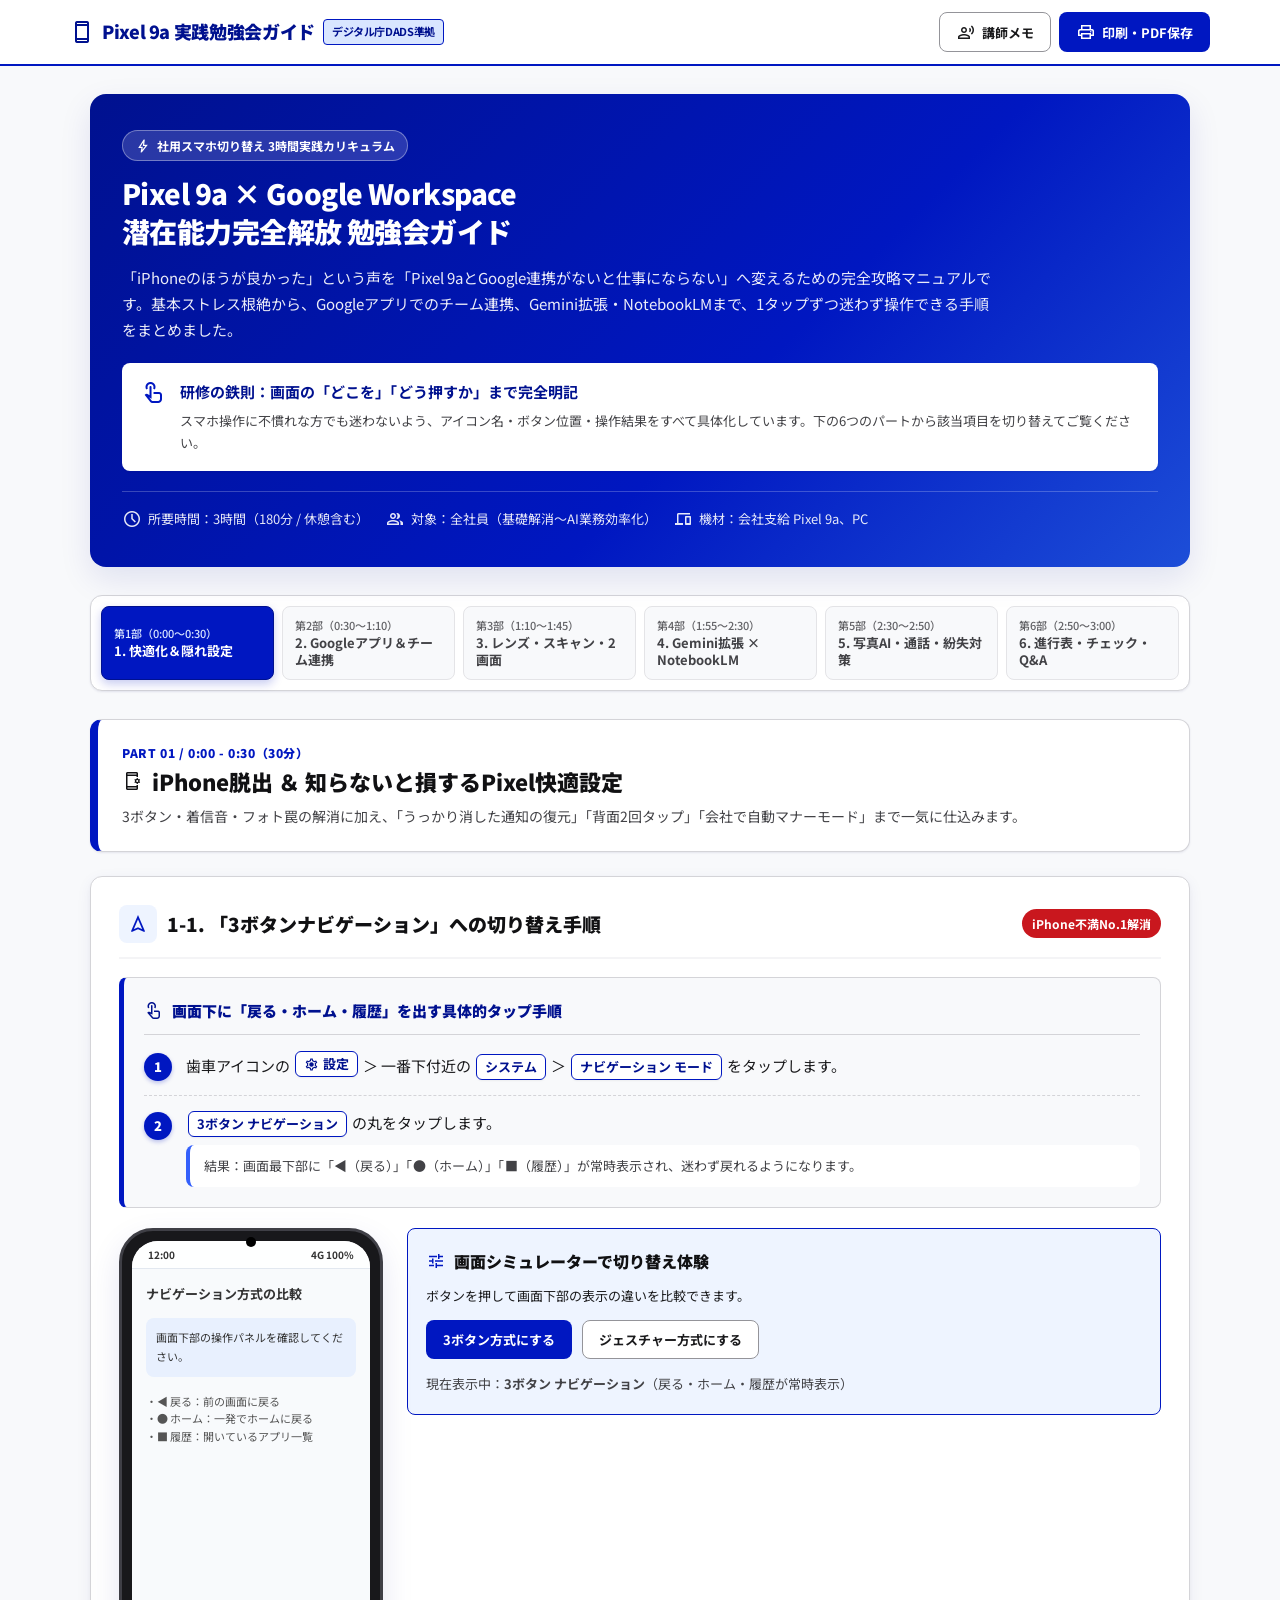
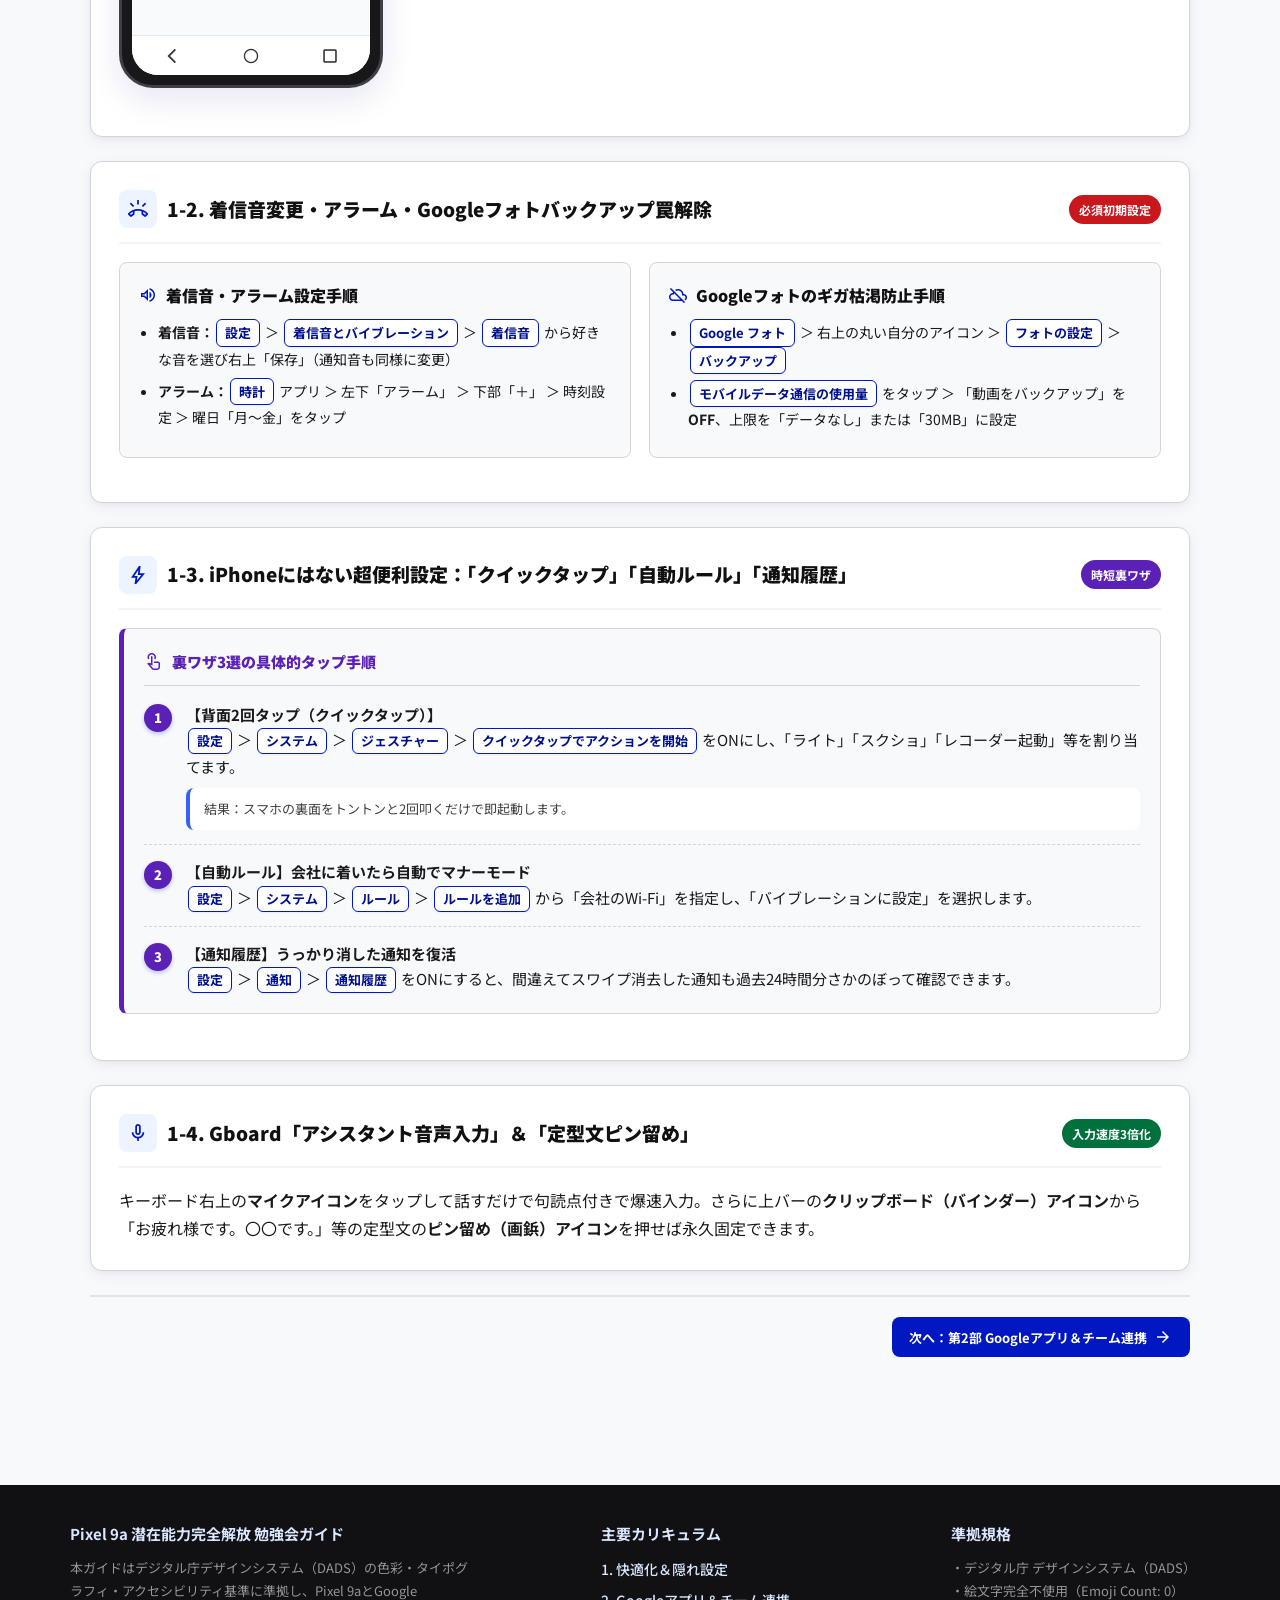
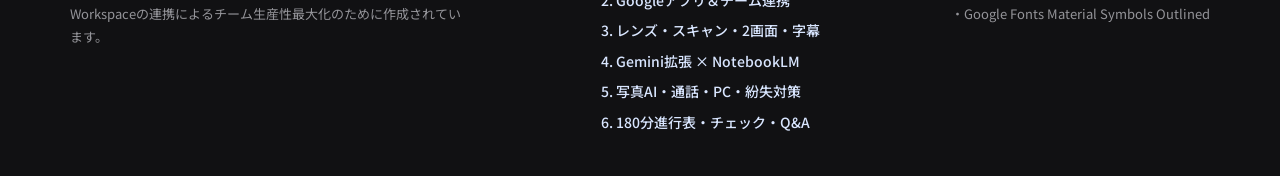
==== commit 88eb3a1a: "style(pixel9a): modern DADS visual jump rate, mobile 2-col tab grid, and remove dizzying scroll-to-t" ====
--- a/pixel9a/index.html
+++ b/pixel9a/index.html
@@ -6,39 +6,55 @@
   <title>Pixel 9a 潜在能力完全解放 3時間実践勉強会ガイド | デジタル庁DADS準拠</title>
   <link rel="preconnect" href="https://fonts.googleapis.com">
   <link rel="preconnect" href="https://fonts.gstatic.com" crossorigin>
-  <link href="https://fonts.googleapis.com/css2?family=Noto+Sans+JP:wght@400;500;700&display=swap" rel="stylesheet">
+  <link href="https://fonts.googleapis.com/css2?family=Noto+Sans+JP:wght@400;500;700;900&display=swap" rel="stylesheet">
   <link href="https://fonts.googleapis.com/css2?family=Material+Symbols+Outlined:opsz,wght,FILL,GRAD@20..48,400..600,0..1,0" rel="stylesheet">
   <style>
     /* ==========================================================================
-       Digital Agency Design System (DADS) Compliant Tokens & Base Styles
+       Digital Agency Design System (DADS) Tokens & Modern Editorial System
        ========================================================================== */
     :root {
+      /* DADS Core Palette */
       --dads-blue-1000: #00118F;
       --dads-blue-900: #0017C1;
       --dads-blue-800: #0027E8;
+      --dads-blue-600: #3460FB;
       --dads-blue-100: #D9E6FF;
-      --dads-blue-50: #E8F0FE;
-
+      --dads-blue-50: #EEF4FF;
+
+      --dads-grey-950: #111113;
       --dads-grey-900: #1A1A1C;
-      --dads-grey-700: #4B4B4D;
-      --dads-grey-600: #666668;
-      --dads-grey-400: #949497;
-      --dads-grey-300: #CCCCCC;
-      --dads-grey-100: #F1F1F4;
-      --dads-grey-50: #F8F8FA;
+      --dads-grey-700: #424246;
+      --dads-grey-600: #626266;
+      --dads-grey-400: #949499;
+      --dads-grey-300: #D4D4D8;
+      --dads-grey-200: #E4E4E7;
+      --dads-grey-100: #F4F4F6;
+      --dads-grey-50: #F8F9FB;
       --dads-white: #FFFFFF;
 
+      /* DADS Semantic & High-Jump Accent Colors */
       --dads-red-900: #C9171E;
-      --dads-red-50: #FDF2F2;
-      --dads-yellow-900: #8F6200;
-      --dads-yellow-50: #FEF9E7;
-      --dads-green-900: #007A3D;
-      --dads-green-50: #E6F4EA;
+      --dads-red-50: #FEF2F2;
+      --dads-yellow-900: #925600;
+      --dads-yellow-50: #FFFBEB;
+      --dads-green-900: #00703C;
+      --dads-green-50: #ECFDF5;
+      --dads-purple-900: #5B21B6;
+      --dads-purple-50: #F5F3FF;
+      --dads-teal-900: #0F766E;
+      --dads-teal-50: #F0FDFA;
 
       --dads-focus-ring: #FF9900;
 
-      --font-base: 'Noto Sans JP', -apple-system, BlinkMacSystemFont, 'Segoe UI', Roboto, Helvetica, Arial, sans-serif;
+      --font-base: 'Noto Sans JP', -apple-system, BlinkMacSystemFont, 'Segoe UI', Roboto, sans-serif;
       --font-icon: 'Material Symbols Outlined';
+
+      --shadow-sm: 0 1px 3px rgba(0, 17, 143, 0.05), 0 1px 2px rgba(0, 0, 0, 0.04);
+      --shadow-md: 0 4px 16px rgba(0, 17, 143, 0.06), 0 2px 4px rgba(0, 0, 0, 0.03);
+      --shadow-lg: 0 12px 32px rgba(0, 17, 143, 0.10);
+      --radius-md: 8px;
+      --radius-lg: 12px;
+      --radius-xl: 16px;
     }
 
     * {
@@ -47,11 +63,15 @@
       padding: 0;
     }
 
+    html {
+      scroll-behavior: smooth;
+    }
+
     body {
       font-family: var(--font-base);
       background-color: var(--dads-grey-50);
       color: var(--dads-grey-900);
-      line-height: 1.7;
+      line-height: 1.75;
       font-size: 16px;
       -webkit-font-smoothing: antialiased;
     }
@@ -60,12 +80,13 @@
       color: var(--dads-blue-900);
       text-decoration: underline;
       text-underline-offset: 3px;
+      font-weight: 500;
     }
     a:hover {
       color: var(--dads-blue-1000);
       text-decoration-thickness: 2px;
     }
-    a:focus-visible, button:focus-visible, input:focus-visible, select:focus-visible {
+    a:focus-visible, button:focus-visible, input:focus-visible {
       outline: 3px solid var(--dads-focus-ring);
       outline-offset: 2px;
     }
@@ -79,89 +100,136 @@
       display: inline-block;
       text-transform: none;
       letter-spacing: normal;
-      word-wrap: normal;
       white-space: nowrap;
-      direction: ltr;
       vertical-align: middle;
     }
 
-    /* DADS Header */
+    /* ==========================================================================
+       Header (Modern & Compact on Mobile)
+       ========================================================================== */
     .dads-header {
-      background-color: var(--dads-white);
+      background-color: rgba(255, 255, 255, 0.96);
+      backdrop-filter: blur(8px);
       border-bottom: 2px solid var(--dads-blue-900);
-      padding: 16px 24px;
+      padding: 12px 24px;
       position: sticky;
       top: 0;
       z-index: 1000;
     }
     .dads-header-inner {
-      max-width: 1200px;
+      max-width: 1140px;
       margin: 0 auto;
       display: flex;
       justify-content: space-between;
       align-items: center;
-      flex-wrap: wrap;
       gap: 12px;
     }
     .dads-site-title {
-      font-size: 20px;
-      font-weight: 700;
+      font-size: 18px;
+      font-weight: 900;
       color: var(--dads-blue-1000);
       display: flex;
       align-items: center;
       gap: 8px;
+      letter-spacing: -0.02em;
     }
     .dads-tag {
       background-color: var(--dads-blue-100);
       color: var(--dads-blue-1000);
-      font-size: 12px;
+      font-size: 11px;
       font-weight: 700;
       padding: 2px 8px;
       border-radius: 4px;
       border: 1px solid var(--dads-blue-900);
+      white-space: nowrap;
     }
     .header-actions {
       display: flex;
-      gap: 10px;
+      gap: 8px;
       align-items: center;
     }
 
-    /* Layout */
+    /* ==========================================================================
+       Main Container & Modern Hero Block
+       ========================================================================== */
     .dads-container {
-      max-width: 1200px;
+      max-width: 1140px;
       margin: 0 auto;
-      padding: 24px 16px 80px 16px;
-    }
-
-    /* Hero block */
+      padding: 28px 20px 80px 20px;
+    }
+
     .hero-block {
+      background: linear-gradient(135deg, #00118F 0%, #0017C1 60%, #1D4ED8 100%);
+      color: var(--dads-white);
+      border-radius: var(--radius-xl);
+      padding: 36px 32px;
+      margin-bottom: 28px;
+      box-shadow: var(--shadow-lg);
+      position: relative;
+      overflow: hidden;
+    }
+    .hero-eyebrow {
+      display: inline-flex;
+      align-items: center;
+      gap: 6px;
+      background-color: rgba(255, 255, 255, 0.16);
+      border: 1px solid rgba(255, 255, 255, 0.35);
+      color: var(--dads-white);
+      font-size: 12px;
+      font-weight: 700;
+      padding: 4px 12px;
+      border-radius: 999px;
+      margin-bottom: 14px;
+    }
+    .hero-block h1 {
+      font-size: 28px;
+      font-weight: 900;
+      color: var(--dads-white);
+      margin-bottom: 14px;
+      line-height: 1.35;
+      letter-spacing: -0.02em;
+    }
+    .hero-lead {
+      color: rgba(255, 255, 255, 0.92);
+      font-size: 15px;
+      margin-bottom: 20px;
+      max-width: 880px;
+    }
+    .hero-callout {
       background-color: var(--dads-white);
-      border: 1px solid var(--dads-grey-300);
-      border-left: 6px solid var(--dads-blue-900);
-      padding: 24px;
-      margin-bottom: 24px;
-      box-shadow: 0 1px 3px rgba(0,0,0,0.05);
-    }
-    .hero-block h1 {
-      font-size: 26px;
       color: var(--dads-grey-900);
-      margin-bottom: 12px;
-      line-height: 1.4;
-    }
-    .hero-block p {
+      border-radius: var(--radius-md);
+      padding: 16px 20px;
+      display: flex;
+      gap: 14px;
+      align-items: flex-start;
+      box-shadow: var(--shadow-sm);
+    }
+    .hero-callout .material-symbols-outlined {
+      color: var(--dads-blue-900);
+      font-size: 24px;
+      margin-top: 2px;
+    }
+    .hero-callout h4 {
+      font-size: 15px;
+      font-weight: 700;
+      color: var(--dads-blue-1000);
+      margin-bottom: 4px;
+    }
+    .hero-callout p {
+      font-size: 13px;
       color: var(--dads-grey-700);
-      font-size: 15px;
-      margin-bottom: 8px;
+      margin: 0;
     }
     .hero-meta {
       display: flex;
       flex-wrap: wrap;
       gap: 16px;
-      margin-top: 16px;
+      margin-top: 20px;
       padding-top: 16px;
-      border-top: 1px solid var(--dads-grey-300);
-      font-size: 14px;
-      color: var(--dads-grey-600);
+      border-top: 1px solid rgba(255, 255, 255, 0.22);
+      font-size: 13px;
+      color: rgba(255, 255, 255, 0.9);
     }
     .hero-meta-item {
       display: flex;
@@ -169,58 +237,67 @@
       gap: 6px;
     }
 
-    /* DADS Navigation Tabs */
+    /* ==========================================================================
+       Navigation Tabs (Desktop 6-col Grid / Mobile 2-col Pill Grid - NO Scroll Jump)
+       ========================================================================== */
+    .nav-anchor {
+      scroll-margin-top: 76px;
+    }
     .dads-tabs {
-      display: flex;
-      overflow-x: auto;
-      border-bottom: 2px solid var(--dads-grey-300);
+      display: grid;
+      grid-template-columns: repeat(6, 1fr);
+      gap: 8px;
+      margin-bottom: 28px;
       background-color: var(--dads-white);
-      margin-bottom: 24px;
-      gap: 2px;
-      padding: 4px 8px 0 8px;
-      border-top: 1px solid var(--dads-grey-300);
-      border-left: 1px solid var(--dads-grey-300);
-      border-right: 1px solid var(--dads-grey-300);
+      padding: 10px;
+      border-radius: var(--radius-lg);
+      border: 1px solid var(--dads-grey-300);
+      box-shadow: var(--shadow-sm);
     }
     .dads-tab {
-      display: inline-flex;
+      display: flex;
       flex-direction: column;
       align-items: flex-start;
-      padding: 10px 14px;
-      background: none;
-      border: none;
-      border-bottom: 4px solid transparent;
+      justify-content: center;
+      padding: 10px 12px;
+      background-color: var(--dads-grey-50);
+      border: 1px solid var(--dads-grey-200);
+      border-radius: var(--radius-md);
       color: var(--dads-grey-700);
       font-family: var(--font-base);
       font-size: 13px;
-      font-weight: 500;
+      font-weight: 700;
       cursor: pointer;
       text-align: left;
-      white-space: nowrap;
-      transition: all 0.15s ease-in-out;
+      transition: all 0.15s ease;
     }
     .dads-tab:hover {
+      background-color: var(--dads-blue-50);
+      border-color: var(--dads-blue-600);
       color: var(--dads-blue-900);
-      background-color: var(--dads-blue-50);
     }
     .dads-tab.active {
-      color: var(--dads-blue-1000);
-      font-weight: 700;
-      border-bottom: 4px solid var(--dads-blue-900);
-      background-color: var(--dads-blue-50);
+      background-color: var(--dads-blue-900);
+      border-color: var(--dads-blue-1000);
+      color: var(--dads-white);
+      box-shadow: 0 4px 10px rgba(0, 23, 193, 0.22);
     }
     .dads-tab-time {
       font-size: 11px;
+      font-weight: 500;
       color: var(--dads-grey-600);
-      display: block;
       margin-bottom: 2px;
     }
     .dads-tab.active .dads-tab-time {
-      color: var(--dads-blue-900);
-      font-weight: 700;
-    }
-
-    /* Sections */
+      color: var(--dads-blue-100);
+    }
+    .dads-tab-title {
+      line-height: 1.3;
+    }
+
+    /* ==========================================================================
+       Section & Cards (High Jump Rate & Clear Hierarchy)
+       ========================================================================== */
     .part-section {
       display: none;
     }
@@ -228,236 +305,267 @@
       display: block;
     }
 
-    /* Section Header */
     .section-header {
-      background-color: var(--dads-blue-900);
-      color: var(--dads-white);
-      padding: 20px 24px;
+      background-color: var(--dads-white);
+      border: 1px solid var(--dads-grey-300);
+      border-left: 8px solid var(--dads-blue-900);
+      padding: 22px 24px;
       margin-bottom: 24px;
-      border-radius: 4px 4px 0 0;
-    }
+      border-radius: var(--radius-lg);
+      box-shadow: var(--shadow-sm);
+    }
+    .section-header.theme-teal { border-left-color: var(--dads-teal-900); }
+    .section-header.theme-purple { border-left-color: var(--dads-purple-900); }
+    .section-header.theme-green { border-left-color: var(--dads-green-900); }
+
+    .section-kicker {
+      font-size: 12px;
+      font-weight: 900;
+      text-transform: uppercase;
+      letter-spacing: 0.05em;
+      color: var(--dads-blue-900);
+      margin-bottom: 4px;
+      display: block;
+    }
+    .section-header.theme-teal .section-kicker { color: var(--dads-teal-900); }
+    .section-header.theme-purple .section-kicker { color: var(--dads-purple-900); }
+    .section-header.theme-green .section-kicker { color: var(--dads-green-900); }
+
     .section-header h2 {
       font-size: 22px;
-      margin-bottom: 6px;
+      font-weight: 900;
+      color: var(--dads-grey-950);
+      margin-bottom: 8px;
       display: flex;
       align-items: center;
       gap: 10px;
+      line-height: 1.35;
     }
     .section-header p {
       font-size: 14px;
-      color: var(--dads-blue-100);
-    }
-
-    /* Content Cards */
+      color: var(--dads-grey-700);
+      margin: 0;
+    }
+
     .dads-card {
       background-color: var(--dads-white);
       border: 1px solid var(--dads-grey-300);
-      border-radius: 4px;
-      padding: 24px;
+      border-radius: var(--radius-lg);
+      padding: 28px;
       margin-bottom: 24px;
-      box-shadow: 0 1px 2px rgba(0,0,0,0.04);
+      box-shadow: var(--shadow-md);
     }
     .dads-card-header {
       display: flex;
       align-items: center;
       justify-content: space-between;
-      border-bottom: 1px solid var(--dads-grey-300);
-      padding-bottom: 12px;
-      margin-bottom: 16px;
+      border-bottom: 2px solid var(--dads-grey-100);
+      padding-bottom: 14px;
+      margin-bottom: 18px;
       flex-wrap: wrap;
-      gap: 8px;
+      gap: 10px;
     }
     .dads-card-title {
-      font-size: 18px;
-      font-weight: 700;
-      color: var(--dads-grey-900);
+      font-size: 19px;
+      font-weight: 900;
+      color: var(--dads-grey-950);
       display: flex;
       align-items: center;
-      gap: 8px;
-    }
+      gap: 10px;
+      line-height: 1.4;
+    }
+    .dads-card-title .material-symbols-outlined {
+      background-color: var(--dads-blue-50);
+      color: var(--dads-blue-900);
+      padding: 8px;
+      border-radius: var(--radius-md);
+      font-size: 22px;
+    }
+
+    /* High-Contrast Badges */
     .dads-badge {
       display: inline-flex;
       align-items: center;
       gap: 4px;
       font-size: 12px;
       font-weight: 700;
-      padding: 3px 8px;
-      border-radius: 3px;
+      padding: 4px 10px;
+      border-radius: 999px;
+      white-space: nowrap;
     }
     .dads-badge-critical {
-      background-color: var(--dads-red-50);
-      color: var(--dads-red-900);
-      border: 1px solid var(--dads-red-900);
+      background-color: var(--dads-red-900);
+      color: var(--dads-white);
     }
     .dads-badge-info {
+      background-color: var(--dads-blue-900);
+      color: var(--dads-white);
+    }
+    .dads-badge-success {
+      background-color: var(--dads-green-900);
+      color: var(--dads-white);
+    }
+    .dads-badge-pro {
+      background-color: var(--dads-purple-900);
+      color: var(--dads-white);
+    }
+
+    /* Step-by-Step Operation Box */
+    .detailed-step-box {
+      background-color: var(--dads-grey-50);
+      border: 1px solid var(--dads-grey-300);
+      border-left: 5px solid var(--dads-blue-900);
+      border-radius: var(--radius-md);
+      padding: 20px;
+      margin: 18px 0;
+    }
+    .detailed-step-box.accent-purple { border-left-color: var(--dads-purple-900); }
+    .detailed-step-box.accent-green { border-left-color: var(--dads-green-900); }
+
+    .detailed-step-header {
+      font-size: 15px;
+      font-weight: 900;
+      color: var(--dads-blue-1000);
+      display: flex;
+      align-items: center;
+      gap: 8px;
+      margin-bottom: 16px;
+      padding-bottom: 10px;
+      border-bottom: 1px solid var(--dads-grey-300);
+    }
+    .detailed-step-box.accent-purple .detailed-step-header { color: var(--dads-purple-900); }
+    .detailed-step-box.accent-green .detailed-step-header { color: var(--dads-green-900); }
+
+    .substep-list {
+      list-style: none;
+      padding: 0;
+      margin: 0;
+    }
+    .substep-item {
+      display: flex;
+      align-items: flex-start;
+      gap: 14px;
+      margin-bottom: 14px;
+      padding-bottom: 14px;
+      border-bottom: 1px dashed var(--dads-grey-300);
+      font-size: 15px;
+      line-height: 1.7;
+    }
+    .substep-item:last-child {
+      margin-bottom: 0;
+      padding-bottom: 0;
+      border-bottom: none;
+    }
+    .substep-num {
+      width: 28px;
+      height: 28px;
+      background-color: var(--dads-blue-900);
+      color: var(--dads-white);
+      border-radius: 50%;
+      display: flex;
+      align-items: center;
+      justify-content: center;
+      font-size: 13px;
+      font-weight: 900;
+      flex-shrink: 0;
+      margin-top: 2px;
+      box-shadow: 0 2px 4px rgba(0, 23, 193, 0.25);
+    }
+    .detailed-step-box.accent-purple .substep-num { background-color: var(--dads-purple-900); }
+    .detailed-step-box.accent-green .substep-num { background-color: var(--dads-green-900); }
+
+    .substep-text {
+      flex: 1;
+    }
+    .substep-ui-tag {
+      display: inline-flex;
+      align-items: center;
+      gap: 4px;
+      background-color: var(--dads-white);
+      border: 1.5px solid var(--dads-blue-900);
+      padding: 1px 8px;
+      border-radius: 6px;
+      font-weight: 700;
+      color: var(--dads-blue-1000);
+      font-size: 13px;
+      margin: 0 2px;
+      box-shadow: 0 1px 2px rgba(0, 0, 0, 0.05);
+    }
+    .substep-ui-tag .material-symbols-outlined {
+      font-size: 15px;
+    }
+    .substep-screen-note {
+      display: block;
+      font-size: 13px;
+      color: var(--dads-grey-700);
+      margin-top: 8px;
+      background-color: var(--dads-white);
+      padding: 10px 14px;
+      border-radius: var(--radius-md);
+      border-left: 4px solid var(--dads-blue-600);
+    }
+
+    /* Two-Column Grids */
+    .two-col-grid {
+      display: grid;
+      grid-template-columns: 1fr 1fr;
+      gap: 18px;
+      margin: 16px 0;
+    }
+    .col-box {
+      background-color: var(--dads-grey-50);
+      border: 1px solid var(--dads-grey-300);
+      border-radius: var(--radius-md);
+      padding: 18px;
+    }
+    .col-box.primary {
+      border-color: var(--dads-blue-900);
       background-color: var(--dads-blue-50);
+    }
+    .col-box h4 {
+      font-size: 16px;
+      font-weight: 900;
+      margin-bottom: 10px;
+      color: var(--dads-grey-950);
+      display: flex;
+      align-items: center;
+      gap: 8px;
+    }
+    .col-box h4 .material-symbols-outlined {
       color: var(--dads-blue-900);
-      border: 1px solid var(--dads-blue-900);
-    }
-    .dads-badge-success {
-      background-color: var(--dads-green-50);
-      color: var(--dads-green-900);
-      border: 1px solid var(--dads-green-900);
-    }
-    .dads-badge-pro {
-      background-color: #F3E8FD;
-      color: #6200EE;
-      border: 1px solid #6200EE;
-    }
-
-    /* DADS Alert Callouts */
+    }
+    .col-box ol, .col-box ul {
+      padding-left: 20px;
+      font-size: 14px;
+      line-height: 1.8;
+    }
+    .col-box li {
+      margin-bottom: 6px;
+    }
+
+    /* DADS Alerts */
     .dads-alert {
-      padding: 16px;
-      border-radius: 4px;
+      padding: 16px 18px;
+      border-radius: var(--radius-md);
       margin: 16px 0;
       display: flex;
       gap: 12px;
       align-items: flex-start;
       font-size: 14px;
     }
-    .dads-alert-warning {
-      background-color: var(--dads-yellow-50);
-      border-left: 5px solid var(--dads-yellow-900);
-      color: var(--dads-grey-900);
-    }
-    .dads-alert-warning .material-symbols-outlined {
-      color: var(--dads-yellow-900);
-    }
-    .dads-alert-danger {
-      background-color: var(--dads-red-50);
-      border-left: 5px solid var(--dads-red-900);
-      color: var(--dads-grey-900);
-    }
-    .dads-alert-danger .material-symbols-outlined {
-      color: var(--dads-red-900);
-    }
     .dads-alert-info {
       background-color: var(--dads-blue-50);
+      border: 1px solid var(--dads-blue-100);
       border-left: 5px solid var(--dads-blue-900);
-      color: var(--dads-grey-900);
-    }
-    .dads-alert-info .material-symbols-outlined {
-      color: var(--dads-blue-900);
-    }
-    .dads-alert-success {
-      background-color: var(--dads-green-50);
-      border-left: 5px solid var(--dads-green-900);
-      color: var(--dads-grey-900);
-    }
-    .dads-alert-success .material-symbols-outlined {
-      color: var(--dads-green-900);
-    }
+    }
+    .dads-alert-info .material-symbols-outlined { color: var(--dads-blue-900); }
     .dads-alert-content h4 {
       font-size: 15px;
       font-weight: 700;
       margin-bottom: 4px;
     }
 
-    /* Detailed Step Guide Box (Super Click-by-Click) */
-    .detailed-step-box {
-      background-color: var(--dads-white);
-      border: 1px solid var(--dads-grey-300);
-      border-left: 5px solid var(--dads-blue-900);
-      border-radius: 4px;
-      padding: 16px;
-      margin: 16px 0;
-    }
-    .detailed-step-header {
-      font-size: 16px;
-      font-weight: 700;
-      color: var(--dads-blue-1000);
-      display: flex;
-      align-items: center;
-      gap: 8px;
-      margin-bottom: 12px;
-      padding-bottom: 8px;
-      border-bottom: 1px dashed var(--dads-grey-300);
-    }
-    .substep-list {
-      list-style: none;
-      padding: 0;
-      margin: 0;
-    }
-    .substep-item {
-      display: flex;
-      align-items: flex-start;
-      gap: 12px;
-      margin-bottom: 12px;
-      font-size: 14px;
-      line-height: 1.6;
-    }
-    .substep-num {
-      width: 24px;
-      height: 24px;
-      background-color: var(--dads-blue-900);
-      color: var(--dads-white);
-      border-radius: 50%;
-      display: flex;
-      align-items: center;
-      justify-content: center;
-      font-size: 12px;
-      font-weight: 700;
-      flex-shrink: 0;
-      margin-top: 2px;
-    }
-    .substep-text {
-      flex: 1;
-    }
-    .substep-ui-tag {
-      display: inline-flex;
-      align-items: center;
-      gap: 4px;
-      background-color: var(--dads-grey-100);
-      border: 1px solid var(--dads-grey-400);
-      padding: 2px 8px;
-      border-radius: 4px;
-      font-weight: 700;
-      color: var(--dads-blue-1000);
-      font-size: 13px;
-    }
-    .substep-screen-note {
-      display: block;
-      font-size: 12px;
-      color: var(--dads-grey-600);
-      margin-top: 4px;
-      background-color: var(--dads-grey-50);
-      padding: 6px 10px;
-      border-radius: 4px;
-      border-left: 3px solid var(--dads-grey-400);
-    }
-
-    /* Grids */
-    .two-col-grid {
-      display: grid;
-      grid-template-columns: 1fr 1fr;
-      gap: 20px;
-      margin: 16px 0;
-    }
-    @media (max-width: 800px) {
-      .two-col-grid {
-        grid-template-columns: 1fr;
-      }
-    }
-    .col-box {
-      background-color: var(--dads-grey-50);
-      border: 1px solid var(--dads-grey-300);
-      border-radius: 4px;
-      padding: 16px;
-    }
-    .col-box.primary {
-      border-color: var(--dads-blue-900);
-      background-color: #FAFCFF;
-    }
-    .col-box h4 {
-      font-size: 15px;
-      font-weight: 700;
-      margin-bottom: 10px;
-      display: flex;
-      align-items: center;
-      gap: 6px;
-    }
-
-    /* Pixel Interactive Simulator UI */
+    /* Pixel Simulator */
     .simulator-wrapper {
       display: flex;
       gap: 24px;
@@ -466,21 +574,21 @@
       flex-wrap: wrap;
     }
     .phone-mockup {
-      width: 280px;
-      height: 480px;
-      background-color: #111;
-      border-radius: 36px;
+      width: 264px;
+      height: 460px;
+      background-color: #18181B;
+      border-radius: 34px;
       padding: 10px;
-      box-shadow: 0 8px 24px rgba(0,0,0,0.25);
+      box-shadow: var(--shadow-lg);
       position: relative;
       flex-shrink: 0;
-      border: 3px solid #333;
+      border: 3px solid #3F3F46;
     }
     .phone-screen {
       width: 100%;
       height: 100%;
-      background-color: #F8F9FA;
-      border-radius: 28px;
+      background-color: #F8FAFC;
+      border-radius: 26px;
       overflow: hidden;
       position: relative;
       display: flex;
@@ -493,8 +601,8 @@
       top: 6px;
       left: 50%;
       transform: translateX(-50%);
-      width: 12px;
-      height: 12px;
+      width: 10px;
+      height: 10px;
       background-color: #000;
       border-radius: 50%;
       z-index: 10;
@@ -506,44 +614,44 @@
       align-items: center;
       padding: 0 16px;
       font-size: 10px;
-      font-weight: bold;
-      background: rgba(255,255,255,0.9);
-      border-bottom: 1px solid #EEE;
+      font-weight: 700;
+      background: rgba(255,255,255,0.92);
+      border-bottom: 1px solid #E2E8F0;
     }
     .phone-content {
       flex: 1;
-      padding: 12px;
+      padding: 14px;
       overflow-y: auto;
       display: flex;
       flex-direction: column;
       gap: 8px;
     }
     .phone-bottom-nav {
-      height: 38px;
+      height: 40px;
       display: flex;
       justify-content: space-around;
       align-items: center;
       background-color: #FFF;
-      border-top: 1px solid #DDD;
+      border-top: 1px solid #E2E8F0;
     }
     .gesture-bar {
       width: 80px;
       height: 4px;
-      background-color: #555;
+      background-color: #64748B;
       border-radius: 2px;
       margin: 16px auto 8px auto;
     }
     .simulator-controls {
       flex: 1;
-      min-width: 280px;
-    }
-
-    /* DADS Table */
+      min-width: 260px;
+    }
+
+    /* Tables */
     .dads-table-wrap {
       overflow-x: auto;
       margin: 16px 0;
       border: 1px solid var(--dads-grey-300);
-      border-radius: 4px;
+      border-radius: var(--radius-md);
     }
     .dads-table {
       width: 100%;
@@ -553,85 +661,77 @@
       background-color: var(--dads-white);
     }
     .dads-table th {
-      background-color: var(--dads-grey-100);
-      color: var(--dads-grey-900);
+      background-color: var(--dads-blue-1000);
+      color: var(--dads-white);
       font-weight: 700;
       padding: 12px 14px;
-      border-bottom: 2px solid var(--dads-grey-300);
-      border-right: 1px solid var(--dads-grey-300);
+      border-right: 1px solid rgba(255,255,255,0.2);
     }
     .dads-table td {
-      padding: 12px 14px;
-      border-bottom: 1px solid var(--dads-grey-300);
-      border-right: 1px solid var(--dads-grey-300);
+      padding: 14px;
+      border-bottom: 1px solid var(--dads-grey-200);
+      border-right: 1px solid var(--dads-grey-200);
       vertical-align: top;
     }
-    .dads-table tr:last-child td {
-      border-bottom: none;
-    }
-    .dads-table tr:hover {
-      background-color: var(--dads-blue-50);
-    }
-
-    /* DADS Accordion */
+    .dads-table tr:last-child td { border-bottom: none; }
+    .dads-table tr:hover { background-color: var(--dads-blue-50); }
+
+    /* Accordion */
     .dads-accordion {
       border: 1px solid var(--dads-grey-300);
-      border-radius: 4px;
+      border-radius: var(--radius-md);
       margin-bottom: 12px;
       background-color: var(--dads-white);
+      overflow: hidden;
     }
     .dads-accordion-trigger {
       width: 100%;
       text-align: left;
-      padding: 14px 18px;
+      padding: 16px 18px;
       background: none;
       border: none;
       font-family: var(--font-base);
       font-size: 15px;
       font-weight: 700;
-      color: var(--dads-grey-900);
+      color: var(--dads-grey-950);
       display: flex;
       justify-content: space-between;
       align-items: center;
+      gap: 12px;
       cursor: pointer;
     }
     .dads-accordion-trigger:hover {
-      background-color: var(--dads-grey-50);
+      background-color: var(--dads-blue-50);
       color: var(--dads-blue-900);
     }
     .dads-accordion-body {
       padding: 16px 18px;
-      border-top: 1px solid var(--dads-grey-300);
+      border-top: 1px solid var(--dads-grey-200);
+      background-color: var(--dads-grey-50);
       font-size: 14px;
       color: var(--dads-grey-700);
       display: none;
     }
-    .dads-accordion.open .dads-accordion-body {
-      display: block;
-    }
-    .dads-accordion.open .dads-accordion-trigger .chevron {
-      transform: rotate(180deg);
-    }
-    .chevron {
-      transition: transform 0.2s ease;
-    }
-
-    /* Interactive Checklist */
+    .dads-accordion.open .dads-accordion-body { display: block; }
+    .dads-accordion.open .dads-accordion-trigger .chevron { transform: rotate(180deg); }
+    .chevron { transition: transform 0.2s ease; flex-shrink: 0; }
+
+    /* Checklist */
     .checklist-item {
       display: flex;
       align-items: flex-start;
       gap: 12px;
-      padding: 10px 12px;
-      border-radius: 4px;
+      padding: 14px 16px;
+      border-radius: var(--radius-md);
       background-color: var(--dads-grey-50);
-      margin-bottom: 8px;
+      margin-bottom: 10px;
       border: 1px solid var(--dads-grey-300);
       cursor: pointer;
       user-select: none;
-    }
-    .checklist-item:hover {
-      background-color: var(--dads-blue-50);
-    }
+      font-size: 14px;
+      transition: all 0.15s ease;
+    }
+    .checklist-item:hover { background-color: var(--dads-blue-50); border-color: var(--dads-blue-600); }
     .checklist-item.checked {
       background-color: var(--dads-green-50);
       border-color: var(--dads-green-900);
@@ -639,48 +739,50 @@
       color: var(--dads-grey-600);
     }
     .checklist-item input[type="checkbox"] {
-      margin-top: 4px;
+      margin-top: 3px;
       width: 18px;
       height: 18px;
+      flex-shrink: 0;
       cursor: pointer;
     }
 
-    /* Speaker Notes */
+    /* Instructor Notes */
     .instructor-note {
-      background-color: #F6F4FF;
-      border-left: 4px solid #6200EE;
-      padding: 14px;
-      border-radius: 0 4px 4px 0;
+      background-color: var(--dads-purple-50);
+      border: 1px solid #DDD6FE;
+      border-left: 5px solid var(--dads-purple-900);
+      padding: 14px 16px;
+      border-radius: var(--radius-md);
       margin: 14px 0;
       font-size: 13px;
       display: none;
     }
-    .instructor-note.visible {
-      display: block;
-    }
+    .instructor-note.visible { display: block; }
     .instructor-header {
       font-weight: 700;
-      color: #6200EE;
+      color: var(--dads-purple-900);
       display: flex;
       align-items: center;
       gap: 6px;
       margin-bottom: 4px;
     }
 
-    /* DADS Buttons */
+    /* Buttons */
     .dads-btn {
       display: inline-flex;
       align-items: center;
-      gap: 8px;
+      justify-content: center;
+      gap: 6px;
       font-family: var(--font-base);
-      font-size: 14px;
+      font-size: 13px;
       font-weight: 700;
-      padding: 8px 16px;
-      border-radius: 4px;
+      padding: 9px 16px;
+      border-radius: var(--radius-md);
       cursor: pointer;
       border: 1px solid transparent;
       text-decoration: none;
-      transition: all 0.15s ease-in-out;
+      transition: all 0.15s ease;
+      white-space: nowrap;
     }
     .dads-btn-primary {
       background-color: var(--dads-blue-900);
@@ -689,7 +791,6 @@
     .dads-btn-primary:hover {
       background-color: var(--dads-blue-1000);
       color: var(--dads-white);
-      text-decoration: none;
     }
     .dads-btn-secondary {
       background-color: var(--dads-white);
@@ -701,16 +802,28 @@
       border-color: var(--dads-grey-900);
     }
 
+    /* Bottom Part Navigation (Next / Prev without going to page top) */
+    .part-pager {
+      display: flex;
+      justify-content: space-between;
+      align-items: center;
+      gap: 12px;
+      margin-top: 24px;
+      padding-top: 20px;
+      border-top: 2px solid var(--dads-grey-200);
+      flex-wrap: wrap;
+    }
+
     /* Footer */
     .dads-footer {
-      background-color: var(--dads-grey-900);
+      background-color: var(--dads-grey-950);
       color: var(--dads-white);
-      padding: 32px 24px;
+      padding: 36px 24px;
       font-size: 14px;
       margin-top: 48px;
     }
     .dads-footer-inner {
-      max-width: 1200px;
+      max-width: 1140px;
       margin: 0 auto;
       display: flex;
       justify-content: space-between;
@@ -722,22 +835,128 @@
       margin-bottom: 10px;
       color: var(--dads-blue-100);
     }
-    .dads-footer-col ul {
-      list-style: none;
-    }
-    .dads-footer-col li {
-      margin-bottom: 6px;
-    }
-    .dads-footer a {
-      color: var(--dads-blue-100);
-      text-decoration: none;
-    }
-    .dads-footer a:hover {
-      text-decoration: underline;
+    .dads-footer-col ul { list-style: none; }
+    .dads-footer-col li { margin-bottom: 6px; }
+    .dads-footer a { color: var(--dads-blue-100); text-decoration: none; }
+    .dads-footer a:hover { text-decoration: underline; }
+
+    /* ==========================================================================
+       Mobile Readability Optimization (<= 768px)
+       ========================================================================== */
+    @media (max-width: 960px) {
+      .dads-tabs {
+        grid-template-columns: repeat(3, 1fr);
+      }
+    }
+
+    @media (max-width: 768px) {
+      .dads-header {
+        padding: 10px 14px;
+      }
+      .dads-header-inner {
+        flex-wrap: wrap;
+        gap: 8px;
+      }
+      .dads-site-title {
+        font-size: 16px;
+        flex: 1 1 auto;
+      }
+      .dads-tag {
+        display: none;
+      }
+      .btn-label-desktop {
+        display: none;
+      }
+      .dads-btn {
+        padding: 7px 10px;
+        font-size: 12px;
+      }
+      .dads-container {
+        padding: 14px 12px 64px 12px;
+      }
+      .hero-block {
+        padding: 20px 16px;
+        border-radius: var(--radius-lg);
+      }
+      .hero-block h1 {
+        font-size: 20px;
+      }
+      .hero-lead {
+        font-size: 14px;
+      }
+      .hero-callout {
+        padding: 14px;
+        gap: 10px;
+      }
+      /* Mobile 2-col clean grid for tabs - ZERO horizontal scroll frustration! */
+      .dads-tabs {
+        grid-template-columns: 1fr 1fr;
+        gap: 6px;
+        padding: 8px;
+      }
+      .dads-tab {
+        padding: 10px;
+        font-size: 12px;
+      }
+      .dads-tab-time {
+        font-size: 10px;
+      }
+      .section-header {
+        padding: 16px;
+      }
+      .section-header h2 {
+        font-size: 18px;
+      }
+      .dads-card {
+        padding: 18px 14px;
+        margin-bottom: 18px;
+      }
+      .dads-card-title {
+        font-size: 16px;
+      }
+      .two-col-grid {
+        grid-template-columns: 1fr;
+        gap: 14px;
+      }
+      .detailed-step-box {
+        padding: 14px 12px;
+      }
+      .substep-item {
+        font-size: 14px;
+        gap: 10px;
+      }
+      .phone-mockup {
+        margin: 0 auto;
+      }
+      .simulator-wrapper {
+        flex-direction: column;
+        align-items: center;
+      }
+      .simulator-controls {
+        width: 100%;
+      }
+      /* Mobile friendly stacked table */
+      .dads-table thead {
+        display: none;
+      }
+      .dads-table, .dads-table tbody, .dads-table tr, .dads-table td {
+        display: block;
+        width: 100%;
+      }
+      .dads-table tr {
+        margin-bottom: 12px;
+        border: 1px solid var(--dads-grey-300);
+        border-radius: var(--radius-md);
+        overflow: hidden;
+      }
+      .dads-table td {
+        border-right: none;
+        padding: 10px 12px;
+      }
     }
 
     @media print {
-      .dads-header, .dads-tabs, .header-actions, .dads-btn, .phone-mockup {
+      .dads-header, .dads-tabs, .header-actions, .dads-btn, .phone-mockup, .part-pager {
         display: none !important;
       }
       .part-section {
@@ -752,18 +971,18 @@
   <header class="dads-header">
     <div class="dads-header-inner">
       <div class="dads-site-title">
-        <span class="material-symbols-outlined" style="font-size: 26px;">smartphone</span>
-        Pixel 9a 潜在能力完全解放 3時間実践勉強会
+        <span class="material-symbols-outlined" style="font-size: 24px;">smartphone</span>
+        <span>Pixel 9a 実践勉強会ガイド</span>
         <span class="dads-tag">デジタル庁DADS準拠</span>
       </div>
       <div class="header-actions">
         <button type="button" class="dads-btn dads-btn-secondary" id="toggleInstructorBtn" onclick="toggleInstructorNotes()">
           <span class="material-symbols-outlined">record_voice_over</span>
-          <span id="instructorBtnText">講師用メモを表示</span>
+          <span id="instructorBtnText">講師メモ</span>
         </button>
         <button type="button" class="dads-btn dads-btn-primary" onclick="window.print()">
           <span class="material-symbols-outlined">print</span>
-          印刷・資料保存
+          <span class="btn-label-desktop">印刷・PDF保存</span>
         </button>
       </div>
     </div>
@@ -771,37 +990,43 @@
 
   <main class="dads-container">
 
-    <!-- Hero / Objective Block -->
+    <!-- Modern High-Contrast Hero Block -->
     <section class="hero-block">
-      <h1>Pixel 9a × Google Workspace 潜在能力完全解放 3時間実践勉強会</h1>
-      <p><strong>「iPhoneより使いにくい」を「Pixel 9aとGoogle連携がないと仕事にならない」へ変えるための完全攻略マニュアルです。</strong></p>
-      <p>3ボタンナビ・着信音・フォト罠解除などの基本ストレス根絶はもちろん、<strong>Googleギャラリー・Keep共有・カレンダー連携・マップAR・2画面分割・自動ルール・ライブキャプション・GoogleレンズのPCテキスト転送・Gemini Workspace拡張機能（@Gmail/@カレンダー/@ドライブ）・NotebookLM音声解説</strong>まで、Pixel 9aの隠し機能と実務キラー機能を1タップずつ完全解説します。</p>
-      
-      <div class="dads-alert dads-alert-info">
-        <span class="material-symbols-outlined">rocket_launch</span>
-        <div class="dads-alert-content">
-          <h4>本ガイドの到達点：個人操作から「チーム全体の生産性爆発」へ</h4>
-          <p>すべての項目に「どこのボタンを押すか」の具体的タップ手順を記載しています。3時間の研修が終わる頃には、全員が自分の業務に合わせてPixelを自在に操れる状態になります。</p>
+      <div class="hero-eyebrow">
+        <span class="material-symbols-outlined" style="font-size: 16px;">bolt</span>
+        社用スマホ切り替え 3時間実践カリキュラム
+      </div>
+      <h1>Pixel 9a × Google Workspace<br>潜在能力完全解放 勉強会ガイド</h1>
+      <p class="hero-lead">
+        「iPhoneのほうが良かった」という声を「Pixel 9aとGoogle連携がないと仕事にならない」へ変えるための完全攻略マニュアルです。基本ストレス根絶から、Googleアプリでのチーム連携、Gemini拡張・NotebookLMまで、1タップずつ迷わず操作できる手順をまとめました。
+      </p>
+
+      <div class="hero-callout">
+        <span class="material-symbols-outlined">touch_app</span>
+        <div>
+          <h4>研修の鉄則：画面の「どこを」「どう押すか」まで完全明記</h4>
+          <p>スマホ操作に不慣れな方でも迷わないよう、アイコン名・ボタン位置・操作結果をすべて具体化しています。下の6つのパートから該当項目を切り替えてご覧ください。</p>
         </div>
       </div>
 
       <div class="hero-meta">
         <div class="hero-meta-item">
           <span class="material-symbols-outlined">schedule</span>
-          想定所要時間：計3時間（180分 / 休憩含む）
+          所要時間：3時間（180分 / 休憩含む）
         </div>
         <div class="hero-meta-item">
           <span class="material-symbols-outlined">group</span>
-          対象：全社員（スマホ操作が苦手な方〜業務効率化を極めたい方）
+          対象：全社員（基礎解消〜AI業務効率化）
         </div>
         <div class="hero-meta-item">
           <span class="material-symbols-outlined">devices</span>
-          必須機材：会社支給 Pixel 9a、PC（Google Workspaceアカウント）
+          機材：会社支給 Pixel 9a、PC
         </div>
       </div>
     </section>
 
-    <!-- Navigation Tabs (6 Parts) -->
+    <!-- Navigation Anchor (Tabs stay right here without scrolling to page top) -->
+    <div id="tabNavAnchor" class="nav-anchor"></div>
     <nav class="dads-tabs" aria-label="勉強会パート選択">
       <button type="button" class="dads-tab active" onclick="showPart('part1', this)">
         <span class="dads-tab-time">第1部（0:00〜0:30）</span>
@@ -813,19 +1038,19 @@
       </button>
       <button type="button" class="dads-tab" onclick="showPart('part3', this)">
         <span class="dads-tab-time">第3部（1:10〜1:45）</span>
-        <span class="dads-tab-title">3. レンズ・スキャン・2画面・字幕</span>
+        <span class="dads-tab-title">3. レンズ・スキャン・2画面</span>
       </button>
       <button type="button" class="dads-tab" onclick="showPart('part4', this)">
         <span class="dads-tab-time">第4部（1:55〜2:30）</span>
-        <span class="dads-tab-title">4. 【超目玉】Gemini拡張 × NotebookLM</span>
+        <span class="dads-tab-title">4. Gemini拡張 × NotebookLM</span>
       </button>
       <button type="button" class="dads-tab" onclick="showPart('part5', this)">
         <span class="dads-tab-time">第5部（2:30〜2:50）</span>
-        <span class="dads-tab-title">5. 写真AI・通話・PC・紛失対策</span>
+        <span class="dads-tab-title">5. 写真AI・通話・紛失対策</span>
       </button>
       <button type="button" class="dads-tab" onclick="showPart('part6', this)">
         <span class="dads-tab-time">第6部（2:50〜3:00）</span>
-        <span class="dads-tab-title">6. 180分進行表・チェック・Q&amp;A</span>
+        <span class="dads-tab-title">6. 進行表・チェック・Q&amp;A</span>
       </button>
     </nav>
 
@@ -834,14 +1059,15 @@
          ===================================================================== -->
     <section id="part1" class="part-section active">
       <div class="section-header">
+        <span class="section-kicker">PART 01 / 0:00 - 0:30（30分）</span>
         <h2>
           <span class="material-symbols-outlined">phonelink_setup</span>
-          第1部：iPhone脱出 ＆ 知らないと損するPixel快適設定（所要時間：30分）
+          iPhone脱出 ＆ 知らないと損するPixel快適設定
         </h2>
-        <p>3ボタン・着信音・フォト罠の解消に加え、「うっかり消した通知の復元」「背面2回タップで即起動」「会社に着いたら自動でマナーモード」まで一気に仕込みます。</p>
+        <p>3ボタン・着信音・フォト罠の解消に加え、「うっかり消した通知の復元」「背面2回タップ」「会社で自動マナーモード」まで一気に仕込みます。</p>
       </div>
 
-      <!-- Card 1-1: Navigation buttons -->
+      <!-- Card 1-1 -->
       <article class="dads-card">
         <div class="dads-card-header">
           <div class="dads-card-title">
@@ -866,7 +1092,8 @@
             <li class="substep-item">
               <span class="substep-num">2</span>
               <div class="substep-text">
-                <span class="substep-ui-tag">3ボタン ナビゲーション</span> の丸をタップすると、画面最下部に「◀（戻る）」「●（ホーム）」「■（履歴）」が常時表示されます。
+                <span class="substep-ui-tag">3ボタン ナビゲーション</span> の丸をタップします。
+                <span class="substep-screen-note">結果：画面最下部に「◀（戻る）」「●（ホーム）」「■（履歴）」が常時表示され、迷わず戻れるようになります。</span>
               </div>
             </li>
           </ul>
@@ -881,11 +1108,11 @@
                 <span>4G 100%</span>
               </div>
               <div class="phone-content">
-                <div style="font-weight: bold; font-size: 13px; margin-bottom: 8px;">ナビゲーション方式の比較</div>
-                <div style="background: #E8F0FE; padding: 10px; border-radius: 6px; font-size: 11px;">
+                <div style="font-weight: 700; font-size: 13px; margin-bottom: 4px;">ナビゲーション方式の比較</div>
+                <div style="background: #E8F0FE; padding: 10px; border-radius: 8px; font-size: 11px;">
                   画面下部の操作パネルを確認してください。
                 </div>
-                <div style="margin-top: 10px; font-size: 11px; color: #666;">
+                <div style="margin-top: 8px; font-size: 11px; color: #555; line-height: 1.6;">
                   ・◀ 戻る：前の画面に戻る<br>
                   ・● ホーム：一発でホームに戻る<br>
                   ・■ 履歴：開いているアプリ一覧
@@ -904,7 +1131,8 @@
                 <span class="material-symbols-outlined">tune</span>
                 画面シミュレーターで切り替え体験
               </h4>
-              <div style="display: flex; gap: 10px; margin-top: 10px;">
+              <p style="font-size: 13px; margin-bottom: 12px;">ボタンを押して画面下部の表示の違いを比較できます。</p>
+              <div style="display: flex; gap: 10px; flex-wrap: wrap;">
                 <button type="button" class="dads-btn dads-btn-primary" onclick="setSimNav('3button')">3ボタン方式にする</button>
                 <button type="button" class="dads-btn dads-btn-secondary" onclick="setSimNav('gesture')">ジェスチャー方式にする</button>
               </div>
@@ -916,7 +1144,7 @@
         </div>
       </article>
 
-      <!-- Card 1-2: Ringtone, Alarm, Photos Trap -->
+      <!-- Card 1-2 -->
       <article class="dads-card">
         <div class="dads-card-header">
           <div class="dads-card-title">
@@ -932,8 +1160,8 @@
               <span class="material-symbols-outlined">volume_up</span>
               着信音・アラーム設定手順
             </h4>
-            <ul style="padding-left: 20px; font-size: 13px; line-height: 1.8;">
-              <li><strong>着信音：</strong><span class="substep-ui-tag">設定</span> ＞ <span class="substep-ui-tag">着信音とバイブレーション</span> ＞ <span class="substep-ui-tag">着信音</span> から好きな音を選び右上「保存」（「デフォルトの通知音」も同様に変更）</li>
+            <ul>
+              <li><strong>着信音：</strong><span class="substep-ui-tag">設定</span> ＞ <span class="substep-ui-tag">着信音とバイブレーション</span> ＞ <span class="substep-ui-tag">着信音</span> から好きな音を選び右上「保存」（通知音も同様に変更）</li>
               <li><strong>アラーム：</strong><span class="substep-ui-tag">時計</span> アプリ ＞ 左下「アラーム」 ＞ 下部「＋」 ＞ 時刻設定 ＞ 曜日「月〜金」をタップ</li>
             </ul>
           </div>
@@ -942,7 +1170,7 @@
               <span class="material-symbols-outlined">cloud_off</span>
               Googleフォトのギガ枯渇防止手順
             </h4>
-            <ul style="padding-left: 20px; font-size: 13px; line-height: 1.8;">
+            <ul>
               <li><span class="substep-ui-tag">Google フォト</span> ＞ 右上の丸い自分のアイコン ＞ <span class="substep-ui-tag">フォトの設定</span> ＞ <span class="substep-ui-tag">バックアップ</span></li>
               <li><span class="substep-ui-tag">モバイルデータ通信の使用量</span> をタップ ＞ 「動画をバックアップ」を<strong>OFF</strong>、上限を「データなし」または「30MB」に設定</li>
             </ul>
@@ -950,17 +1178,17 @@
         </div>
       </article>
 
-      <!-- Card 1-3: Hidden Pixel Super Settings (Quick Tap, Auto Rules, Notification History) -->
+      <!-- Card 1-3 -->
       <article class="dads-card">
         <div class="dads-card-header">
           <div class="dads-card-title">
             <span class="material-symbols-outlined">bolt</span>
             1-3. iPhoneにはない超便利設定：「クイックタップ」「自動ルール」「通知履歴」
           </div>
-          <span class="dads-badge dads-badge-pro">知ってる人だけ得をする</span>
-        </div>
-
-        <div class="detailed-step-box">
+          <span class="dads-badge dads-badge-pro">時短裏ワザ</span>
+        </div>
+
+        <div class="detailed-step-box accent-purple">
           <div class="detailed-step-header">
             <span class="material-symbols-outlined">touch_app</span>
             裏ワザ3選の具体的タップ手順
@@ -969,29 +1197,30 @@
             <li class="substep-item">
               <span class="substep-num">1</span>
               <div class="substep-text">
-                <strong>【背面2回タップ（クイックタップ）】スマホの裏をトントンと2回叩くだけで即起動</strong><br>
-                <span class="substep-ui-tag">設定</span> ＞ <span class="substep-ui-tag">システム</span> ＞ <span class="substep-ui-tag">ジェスチャー</span> ＞ <span class="substep-ui-tag">クイックタップでアクションを開始</span> をONにします。「ライト」「スクリーンショット」「アプリを開く（例：レコーダーやPayPay）」を割り当てると、ロック解除直後に背面を2回叩くだけで一発起動します！
+                <strong>【背面2回タップ（クイックタップ）】</strong><br>
+                <span class="substep-ui-tag">設定</span> ＞ <span class="substep-ui-tag">システム</span> ＞ <span class="substep-ui-tag">ジェスチャー</span> ＞ <span class="substep-ui-tag">クイックタップでアクションを開始</span> をONにし、「ライト」「スクショ」「レコーダー起動」等を割り当てます。
+                <span class="substep-screen-note">結果：スマホの裏面をトントンと2回叩くだけで即起動します。</span>
               </div>
             </li>
             <li class="substep-item">
               <span class="substep-num">2</span>
               <div class="substep-text">
-                <strong>【自動ルール】会社に着いたら自動でマナーモード、自宅なら着信音ON</strong><br>
-                <span class="substep-ui-tag">設定</span> ＞ <span class="substep-ui-tag">システム</span> ＞ <span class="substep-ui-tag">ルール</span> ＞ <span class="substep-ui-tag">ルールを追加</span> をタップ。「会社のWi-Fiネットワーク」または「会社の住所」を指定し、「バイブレーションに設定」を選ぶと、出社した瞬間に自動でマナーモードになります！
+                <strong>【自動ルール】会社に着いたら自動でマナーモード</strong><br>
+                <span class="substep-ui-tag">設定</span> ＞ <span class="substep-ui-tag">システム</span> ＞ <span class="substep-ui-tag">ルール</span> ＞ <span class="substep-ui-tag">ルールを追加</span> から「会社のWi-Fi」を指定し、「バイブレーションに設定」を選択します。
               </div>
             </li>
             <li class="substep-item">
               <span class="substep-num">3</span>
               <div class="substep-text">
-                <strong>【通知履歴】うっかり消したLINE・メール通知を後から復活</strong><br>
-                <span class="substep-ui-tag">設定</span> ＞ <span class="substep-ui-tag">通知</span> ＞ <span class="substep-ui-tag">通知履歴</span> をONにします。これで「大事な通知を間違えてスワイプで消してしまった！」という時でも、過去24時間の全通知を一覧で確認・復元できます。
+                <strong>【通知履歴】うっかり消した通知を復活</strong><br>
+                <span class="substep-ui-tag">設定</span> ＞ <span class="substep-ui-tag">通知</span> ＞ <span class="substep-ui-tag">通知履歴</span> をONにすると、間違えてスワイプ消去した通知も過去24時間分さかのぼって確認できます。
               </div>
             </li>
           </ul>
         </div>
       </article>
 
-      <!-- Card 1-4: Gboard -->
+      <!-- Card 1-4 -->
       <article class="dads-card">
         <div class="dads-card-header">
           <div class="dads-card-title">
@@ -1002,6 +1231,14 @@
         </div>
         <p>キーボード右上の<strong>マイクアイコン</strong>をタップして話すだけで句読点付きで爆速入力。さらに上バーの<strong>クリップボード（バインダー）アイコン</strong>から「お疲れ様です。〇〇です。」等の定型文の<strong>ピン留め（画鋲）アイコン</strong>を押せば永久固定できます。</p>
       </article>
+
+      <div class="part-pager">
+        <span></span>
+        <button type="button" class="dads-btn dads-btn-primary" onclick="switchPartSmooth('part2')">
+          次へ：第2部 Googleアプリ＆チーム連携
+          <span class="material-symbols-outlined">arrow_forward</span>
+        </button>
+      </div>
     </section>
 
 
@@ -1009,15 +1246,16 @@
          PART 2: Googleアプリ徹底活用＆チーム生産性爆上げ (0:30 - 1:10)
          ===================================================================== -->
     <section id="part2" class="part-section">
-      <div class="section-header" style="background-color: #004D40;">
+      <div class="section-header theme-teal">
+        <span class="section-kicker">PART 02 / 0:30 - 1:10（40分）</span>
         <h2>
           <span class="material-symbols-outlined">workspaces</span>
-          第2部：Googleアプリ徹底活用 ＆ チーム生産性爆上げ連携（所要時間：40分）
+          Googleアプリ徹底活用 ＆ チーム生産性爆上げ連携
         </h2>
         <p>Googleギャラリー、Keep、カレンダー、Gmail、Chrome、Googleマップを組み合わせ、個人の連絡からチームの日程調整・情報共有・外回り業務まで一気に加速させます。</p>
       </div>
 
-      <!-- Card 2-1: Google Gallery -->
+      <!-- Card 2-1 -->
       <article class="dads-card">
         <div class="dads-card-header">
           <div class="dads-card-title">
@@ -1029,17 +1267,17 @@
         <div class="two-col-grid">
           <div class="col-box primary">
             <h4><span class="material-symbols-outlined">folder_open</span> 「ギャラリー（Gallery）」を使う場面</h4>
-            <p style="font-size: 13px;">通信量ゼロで、端末内の写真だけ（「カメラ」「Screenshots」「Download」「LINE」等のフォルダ別）をサクッと見たい時。</p>
-            <p style="font-size: 12px; color: var(--dads-grey-700); margin-top: 6px;"><strong>操作：</strong>Playストアで「ギャラリー Google」を入れて開き、右下の <span class="substep-ui-tag">フォルダ</span> タブをタップ。上部の「書類」「人」タグでオフライン自動絞り込みも可能。</p>
+            <p style="font-size: 14px; margin-bottom: 8px;">通信量ゼロで、端末内の写真だけ（「カメラ」「Screenshots」「Download」「LINE」等のフォルダ別）をサクッと見たい時。</p>
+            <p style="font-size: 13px; color: var(--dads-grey-700);"><strong>操作：</strong>Playストアで「ギャラリー Google」を入れて開き、右下の <span class="substep-ui-tag">フォルダ</span> タブをタップ。上部の「書類」「人」タグでオフライン自動絞り込みも可能。</p>
           </div>
           <div class="col-box">
             <h4><span class="material-symbols-outlined">auto_fix_high</span> 「Google フォト」を使う場面</h4>
-            <p style="font-size: 13px;">消しゴムマジックや編集マジック、ベストテイクなどのAI編集をする時や、チーム共有アルバムを見る時。</p>
+            <p style="font-size: 14px;">消しゴムマジックや編集マジック、ベストテイクなどのAI編集をする時や、チーム共有アルバムを見る時。</p>
           </div>
         </div>
       </article>
 
-      <!-- Card 2-2: Google Keep -->
+      <!-- Card 2-2 -->
       <article class="dads-card">
         <div class="dads-card-header">
           <div class="dads-card-title">
@@ -1049,7 +1287,7 @@
           <span class="dads-badge dads-badge-pro">チーム生産性爆上げ</span>
         </div>
 
-        <div class="detailed-step-box">
+        <div class="detailed-step-box accent-green">
           <div class="detailed-step-header">
             <span class="material-symbols-outlined">group_add</span>
             チーム共有・画像テキスト抽出・Googleドキュメント化の具体手順
@@ -1058,13 +1296,14 @@
             <li class="substep-item">
               <span class="substep-num">1</span>
               <div class="substep-text">
-                <strong>【共同編集で共有掲示板】</strong><span class="substep-ui-tag">Google Keep</span> でチェックリストを作成 ＞ 右下の <strong>「︙」</strong> ＞ <span class="substep-ui-tag">共同編集者</span> ＞ 同僚のメールアドレスを入力して「保存」。誰かが完了チェックを入れると全員のスマホ・PCに即同期されます。
+                <strong>【共同編集で共有掲示板】</strong><span class="substep-ui-tag">Google Keep</span> でチェックリストを作成 ＞ 右下の <strong>「︙」</strong> ＞ <span class="substep-ui-tag">共同編集者</span> ＞ 同僚のメールアドレスを入力して「保存」。
+                <span class="substep-screen-note">結果：誰かが完了チェックを入れると全員のスマホ・PCにリアルタイムで即同期されます。</span>
               </div>
             </li>
             <li class="substep-item">
               <span class="substep-num">2</span>
               <div class="substep-text">
-                <strong>【ホワイトボード文字抽出】</strong>メモ左下「＋」＞ <span class="substep-ui-tag">写真を撮る</span> でホワイトボードや名刺を撮影 ＞ 画像をタップして全画面表示 ＞ 右上の <strong>「︙」</strong> ＞ <span class="substep-ui-tag">画像のテキストを抽出</span> をタップすると一瞬でテキスト化されます。
+                <strong>【ホワイトボード文字抽出】</strong>メモ左下「＋」＞ <span class="substep-ui-tag">写真を撮る</span> でホワイトボードや名刺を撮影 ＞ 画像をタップして全画面表示 ＞ 右上の <strong>「︙」</strong> ＞ <span class="substep-ui-tag">画像のテキストを抽出</span> をタップします。
               </div>
             </li>
             <li class="substep-item">
@@ -1077,7 +1316,7 @@
         </div>
       </article>
 
-      <!-- Card 2-3: Google Calendar & Gmail & Chrome -->
+      <!-- Card 2-3 -->
       <article class="dads-card">
         <div class="dads-card-header">
           <div class="dads-card-title">
@@ -1090,7 +1329,7 @@
         <div class="two-col-grid">
           <div class="col-box primary">
             <h4><span class="material-symbols-outlined">event_available</span> カレンダー：全員の空き時間一発特定</h4>
-            <ol style="font-size: 13px; padding-left: 20px; line-height: 1.8;">
+            <ol>
               <li><span class="substep-ui-tag">カレンダー</span> ＞ 右下「＋」＞「予定」</li>
               <li><span class="substep-ui-tag">ユーザーを追加</span> で参加メンバーを選択</li>
               <li>すぐ下の <span class="substep-ui-tag">空いている時間を表示</span> をタップすると全員が空いている候補日時が自動提案される</li>
@@ -1099,7 +1338,7 @@
           </div>
           <div class="col-box">
             <h4><span class="material-symbols-outlined">sync_alt</span> Gmailタスク化 ＆ Chrome/Password連携</h4>
-            <ul style="font-size: 13px; padding-left: 20px; line-height: 1.8;">
+            <ul>
               <li><strong>Gmailタスク化：</strong>メールを開き右上「︙」＞ <span class="substep-ui-tag">タスクに追加</span> でリンク付きToDo登録</li>
               <li><strong>PC Chromeから送信：</strong>PCのChrome共有アイコン ＞ <span class="substep-ui-tag">あなたのデバイスに送信</span> ＞「Pixel 9a」で外出先へ1秒転送</li>
               <li><strong>パスワード自動入力：</strong>GoogleパスワードマネージャーがChromeとアプリで同期しログイン入力が不要に</li>
@@ -1108,7 +1347,7 @@
         </div>
       </article>
 
-      <!-- Card 2-4: Google Maps AR Live View, Timeline, Shared List -->
+      <!-- Card 2-4 -->
       <article class="dads-card">
         <div class="dads-card-header">
           <div class="dads-card-title">
@@ -1127,7 +1366,8 @@
             <li class="substep-item">
               <span class="substep-num">1</span>
               <div class="substep-text">
-                <strong>【ARライブビュー（方向音痴の完全解消）】</strong>徒歩ナビ開始後、画面左下にある <span class="substep-ui-tag">ライブビュー（ピンと四角のアイコン）</span> をタップしてスマホを街並みにかざします。実際の風景の上に<strong>巨大な青い矢印と「あと50mで右折」という看板がAR表示</strong>され、駅出口で逆方向に歩くミスがゼロになります。
+                <strong>【ARライブビュー（方向音痴の完全解消）】</strong>徒歩ナビ開始後、画面左下にある <span class="substep-ui-tag">ライブビュー（ピンと四角のアイコン）</span> をタップしてスマホを街並みにかざします。
+                <span class="substep-screen-note">結果：実際の風景の上に巨大な青い矢印と「あと50mで右折」という看板がAR表示され、駅出口で逆方向に歩くミスがゼロになります。</span>
               </div>
             </li>
             <li class="substep-item">
@@ -1139,12 +1379,23 @@
             <li class="substep-item">
               <span class="substep-num">3</span>
               <div class="substep-text">
-                <strong>【タイムラインで日報・交通費精算】</strong>右上アイコン ＞ <span class="substep-ui-tag">タイムライン</span> で、自分が昨日・先週どの時間にどこに訪問したかの自動移動記録（端末内保存）を確認でき、日報や経費精算の思い出し時間が消滅します。
+                <strong>【タイムラインで日報・交通費精算】</strong>右上アイコン ＞ <span class="substep-ui-tag">タイムライン</span> で、昨日・先週どの時間にどこに訪問したかの自動移動記録を確認でき、日報や経費精算の思い出し時間が消滅します。
               </div>
             </li>
           </ul>
         </div>
       </article>
+
+      <div class="part-pager">
+        <button type="button" class="dads-btn dads-btn-secondary" onclick="switchPartSmooth('part1')">
+          <span class="material-symbols-outlined">arrow_back</span>
+          前へ：第1部
+        </button>
+        <button type="button" class="dads-btn dads-btn-primary" onclick="switchPartSmooth('part3')">
+          次へ：第3部 レンズ・スキャン・2画面
+          <span class="material-symbols-outlined">arrow_forward</span>
+        </button>
+      </div>
     </section>
 
 
@@ -1153,14 +1404,15 @@
          ===================================================================== -->
     <section id="part3" class="part-section">
       <div class="section-header">
+        <span class="section-kicker">PART 03 / 1:10 - 1:45（35分）</span>
         <h2>
           <span class="material-symbols-outlined">document_scanner</span>
-          第3部：現場キャプチャ・Googleレンズ・2画面分割・自動字幕（所要時間：35分）
+          現場キャプチャ・Googleレンズ・2画面分割・自動字幕
         </h2>
         <p>カメラをかざすだけで外国語翻訳やPCへのテキスト直接送信ができるGoogleレンズ、ドライブスキャン、オフライン録音、さらに2画面同時操作と無音字幕まで網羅します。</p>
       </div>
 
-      <!-- Card 3-1: Google Lens & Copy to Computer -->
+      <!-- Card 3-1 -->
       <article class="dads-card">
         <div class="dads-card-header">
           <div class="dads-card-title">
@@ -1185,20 +1437,21 @@
             <li class="substep-item">
               <span class="substep-num">2</span>
               <div class="substep-text">
-                <strong>【リアルタイム翻訳】</strong>下メニューの <span class="substep-ui-tag">翻訳</span> をタップし、海外製の機材マニュアルや英語の資料にかざします。シャッターを押さなくても、画面上の英語がリアルタイムで日本語に上書きされて読めます！
+                <strong>【リアルタイム翻訳】</strong>下メニューの <span class="substep-ui-tag">翻訳</span> をタップし、海外製の機材マニュアルや英語の資料にかざします。シャッターを押さなくても、画面上の英語がリアルタイムで日本語に上書きされて読めます。
               </div>
             </li>
             <li class="substep-item">
               <span class="substep-num">3</span>
               <div class="substep-text">
-                <strong>【パソコンにコピー（超絶時短）】</strong>下メニューの <span class="substep-ui-tag">テキスト</span> をタップして紙の資料や型番を撮影 ＞ 「すべて選択」 ＞ <span class="substep-ui-tag">パソコンにコピー</span> をタップして自分の会社PCを選びます。<strong>1秒後にPC側で「Ctrl+V（貼り付け）」を押すと、スマホで撮った紙の文字がPCにそのままペーストされます！</strong>
+                <strong>【パソコンにコピー（超絶時短）】</strong>下メニューの <span class="substep-ui-tag">テキスト</span> をタップして紙の資料や型番を撮影 ＞ 「すべて選択」 ＞ <span class="substep-ui-tag">パソコンにコピー</span> をタップして自分の会社PCを選びます。
+                <span class="substep-screen-note">結果：1秒後にPC側で「Ctrl+V（貼り付け）」を押すと、スマホで撮った紙の文字がPCにそのままペーストされます！</span>
               </div>
             </li>
           </ul>
         </div>
       </article>
 
-      <!-- Card 3-2: Drive Scan & Offline Recorder -->
+      <!-- Card 3-2 -->
       <article class="dads-card">
         <div class="dads-card-header">
           <div class="dads-card-title">
@@ -1211,7 +1464,7 @@
         <div class="two-col-grid">
           <div class="col-box primary">
             <h4><span class="material-symbols-outlined">document_scanner</span> ドライブスキャン手順</h4>
-            <ol style="font-size: 13px; padding-left: 20px; line-height: 1.8;">
+            <ol>
               <li><span class="substep-ui-tag">ドライブ</span> ＞ 右下の <strong>黒いカメラアイコン</strong>をタップ</li>
               <li>書類にかざすと青枠で自動認識＆自動撮影</li>
               <li>「切り抜き」「カラー（影消し）」調整後、複数枚は左下「＋」</li>
@@ -1220,7 +1473,7 @@
           </div>
           <div class="col-box">
             <h4><span class="material-symbols-outlined">record_voice_over</span> Pixelレコーダー手順</h4>
-            <ol style="font-size: 13px; padding-left: 20px; line-height: 1.8;">
+            <ol>
               <li><span class="substep-ui-tag">レコーダー</span> ＞ 赤い丸（●）で録音開始</li>
               <li><span class="substep-ui-tag">文字起こし</span> タブでオフライン話者分離（話者1・2）確認</li>
               <li>保存後、右上「︙」＞ <span class="substep-ui-tag">Google ドキュメントに保存</span> で第4部のNotebookLMへ！</li>
@@ -1229,7 +1482,7 @@
         </div>
       </article>
 
-      <!-- Card 3-3: Split Screen, Overview Selection, Live Caption, Circle to Search -->
+      <!-- Card 3-3 -->
       <article class="dads-card">
         <div class="dads-card-header">
           <div class="dads-card-title">
@@ -1239,7 +1492,7 @@
           <span class="dads-badge dads-badge-pro">Androidだけの特権</span>
         </div>
 
-        <div class="detailed-step-box">
+        <div class="detailed-step-box accent-purple">
           <div class="detailed-step-header">
             <span class="material-symbols-outlined">touch_app</span>
             作業効率を倍増させる3つのAndroid独自操作
@@ -1249,26 +1502,37 @@
               <span class="substep-num">1</span>
               <div class="substep-text">
                 <strong>【2画面分割（例：上で資料/YouTube、下でKeep/カレンダー）】</strong><br>
-                1つ目のアプリを開いた状態で画面下の <strong>■（履歴ボタン）</strong>をタップ ＞ 画面上部の<strong>アプリアイコン</strong>をタップ ＞ <span class="substep-ui-tag">画面分割</span> をタップ ＞ 下半分に表示したい2つ目のアプリをタップします。資料を見ながらメール返信やカレンダー入力が1画面で完結します！
+                1つ目のアプリを開いた状態で画面下の <strong>■（履歴ボタン）</strong>をタップ ＞ 画面上部の<strong>アプリアイコン</strong>をタップ ＞ <span class="substep-ui-tag">画面分割</span> ＞ 下半分に表示したい2つ目のアプリをタップします。
               </div>
             </li>
             <li class="substep-item">
               <span class="substep-num">2</span>
               <div class="substep-text">
-                <strong>【履歴画面から直接テキスト・画像抜き（Overview Selection）】</strong><br>
-                <strong>■（履歴ボタン）</strong>を押したままの状態（アプリ一覧のカード表示）で、画面内に写っている文字を長押しすると<strong>どんなアプリでも文字選択・コピー</strong>ができ、画像を長押しするとそのまま画像保存・共有ができます。さらに、●（ホームボタン）長押しの<strong>「かこって検索」</strong>なら画面を丸で囲んで即検索・翻訳も可能です。
+                <strong>【履歴画面から直接テキスト・画像抜き ＆ かこって検索】</strong><br>
+                <strong>■（履歴ボタン）</strong>を押した状態のカード上で、画面内の文字を長押しすると<strong>どんなアプリでも文字コピー</strong>、画像を長押しするとそのまま画像保存できます。さらに●（ホーム）長押しの<strong>「かこって検索」</strong>なら画面を丸で囲んで即検索・翻訳が可能です。
               </div>
             </li>
             <li class="substep-item">
               <span class="substep-num">3</span>
               <div class="substep-text">
                 <strong>【ライブキャプション（電車内・無音環境で自動字幕）】</strong><br>
-                音を出せない場所でも、端末の<strong>音量ボタン</strong>を1回押し、音量バーの一番下に出る<strong>「吹き出し（四角に横線）」アイコン</strong>をタップすると、スマホ内で再生中の動画や通話・Web会議の音声がすべてリアルタイムで画面上に日本語字幕表示されます。
+                端末の<strong>音量ボタン</strong>を1回押し、音量バーの一番下に出る<strong>「吹き出し（四角に横線）」アイコン</strong>をタップすると、動画やWeb会議の音声がリアルタイムで画面上に日本語字幕表示されます。
               </div>
             </li>
           </ul>
         </div>
       </article>
+
+      <div class="part-pager">
+        <button type="button" class="dads-btn dads-btn-secondary" onclick="switchPartSmooth('part2')">
+          <span class="material-symbols-outlined">arrow_back</span>
+          前へ：第2部
+        </button>
+        <button type="button" class="dads-btn dads-btn-primary" onclick="switchPartSmooth('part4')">
+          次へ：第4部 Gemini拡張 × NotebookLM
+          <span class="material-symbols-outlined">arrow_forward</span>
+        </button>
+      </div>
     </section>
 
 
@@ -1276,26 +1540,26 @@
          PART 4: 【超目玉】Gemini拡張機能 × NotebookLM (1:55 - 2:30)
          ===================================================================== -->
     <section id="part4" class="part-section">
-      <div class="section-header" style="background-color: #1A1A5E;">
+      <div class="section-header theme-purple">
+        <span class="section-kicker">PART 04 / 1:55 - 2:30（35分）</span>
         <h2>
           <span class="material-symbols-outlined">auto_awesome</span>
-          第4部：【超目玉】Gemini Workspace拡張 × NotebookLM 業務革命（所要時間：35分）
+          【超目玉】Gemini Workspace拡張 × NotebookLM 業務革命
         </h2>
         <p>Pixel 9a最大の破壊力。Geminiに「自分のGmail・カレンダー・ドライブ・Keep」を直接操作させ、さらにNotebookLMで議事録と解説ラジオを自動生成します。</p>
       </div>
 
-      <!-- Card 4-1: Gemini Workspace Extensions -->
+      <!-- Card 4-1 -->
       <article class="dads-card">
         <div class="dads-card-header">
           <div class="dads-card-title">
             <span class="material-symbols-outlined">extension</span>
-            4-1. Gemini「Google Workspace拡張機能」：自分のメール・予定・ドライブをAIが直接操作！
+            4-1. Gemini「Google Workspace拡張機能」：メール・予定・ドライブをAIが直接操作！
           </div>
           <span class="dads-badge dads-badge-critical">秘書の誕生</span>
         </div>
-        <p>単なる質問応答ではなく、GeminiをあなたのGmail・カレンダー・ドライブ・Keepと接続（拡張機能をON）することで、<strong>「アプリを1つも開かずに、話しかけるだけで仕事の段取りが完了する」</strong>次元へ突入します。</p>
-
-        <div class="detailed-step-box">
+
+        <div class="detailed-step-box accent-purple">
           <div class="detailed-step-header">
             <span class="material-symbols-outlined">touch_app</span>
             Workspace連携の初期設定 ＆ 最強プロンプト実践手順
@@ -1304,27 +1568,27 @@
             <li class="substep-item">
               <span class="substep-num">1</span>
               <div class="substep-text">
-                <span class="substep-ui-tag">Gemini</span> アプリを開き、右上隅の自分の丸いアイコンをタップ ＞ <span class="substep-ui-tag">拡張機能（またはアプリ）</span> をタップし、<strong>「Google Workspace」</strong>と<strong>「Google マップ」</strong>のスイッチをONにします。
+                <span class="substep-ui-tag">Gemini</span> アプリを開き、右上隅の自分の丸いアイコンをタップ ＞ <span class="substep-ui-tag">拡張機能（またはアプリ）</span> ＞ <strong>「Google Workspace」</strong>と<strong>「Google マップ」</strong>のスイッチをONにします。
               </div>
             </li>
             <li class="substep-item">
               <span class="substep-num">2</span>
               <div class="substep-text">
-                <strong>【実演1：Gmail×カレンダー連携】</strong>電源ボタン長押しでGeminiを呼び出し、こう話しかけます：<br>
+                <strong>【実演1：Gmail × カレンダー連携】</strong>電源ボタン長押しでGeminiを呼び出し、話しかけます：
                 <span class="substep-screen-note">「@Gmail 先週〇〇株式会社の田中さんから来た見積もりのメールを要約して。あとその中に書いてある納期を @Googleカレンダー に登録して！」</span>
               </div>
             </li>
             <li class="substep-item">
               <span class="substep-num">3</span>
               <div class="substep-text">
-                <strong>【実演2：ドライブ資料検索＆要約】</strong><br>
+                <strong>【実演2：ドライブ資料検索＆要約】</strong>
                 <span class="substep-screen-note">「@Googleドライブ 2026年の営業戦略っていう資料を探して、要点を3つにまとめて」</span>
               </div>
             </li>
             <li class="substep-item">
               <span class="substep-num">4</span>
               <div class="substep-text">
-                <strong>【実演3：Keepリスト作成】</strong><br>
+                <strong>【実演3：Keepリスト作成】</strong>
                 <span class="substep-screen-note">「@GoogleKeep 明日の大阪出張に必要な持ち物チェックリストを作って保存して」</span>
               </div>
             </li>
@@ -1332,7 +1596,7 @@
         </div>
       </article>
 
-      <!-- Card 4-2: Ask about screen & Gemini Live -->
+      <!-- Card 4-2 -->
       <article class="dads-card">
         <div class="dads-card-header">
           <div class="dads-card-title">
@@ -1345,7 +1609,7 @@
         <div class="two-col-grid">
           <div class="col-box primary">
             <h4><span class="material-symbols-outlined">screenshot</span> 「この画面について質問」手順</h4>
-            <ol style="font-size: 13px; padding-left: 20px; line-height: 1.8;">
+            <ol>
               <li>長文メールやPDFを開いたまま、右側面上の<strong>電源ボタンを1秒長押し</strong></li>
               <li>画面下のGeminiウィンドウ上の <span class="substep-ui-tag">この画面について質問</span> をタップ</li>
               <li>「3行で要約」「丁寧な断りメール案を作って」と指示するだけ</li>
@@ -1353,7 +1617,7 @@
           </div>
           <div class="col-box">
             <h4><span class="material-symbols-outlined">forum</span> Gemini Live（音声壁打ち）手順</h4>
-            <ol style="font-size: 13px; padding-left: 20px; line-height: 1.8;">
+            <ol>
               <li>Gemini右下の<strong>縦波形アイコン（|||）</strong>をタップ</li>
               <li>「来週のプレゼン構成を一緒に考えて」と人間のように会話</li>
               <li>途中で話を遮って「やっぱり結論を最初に持ってきて」と割り込んでもOK</li>
@@ -1362,7 +1626,7 @@
         </div>
       </article>
 
-      <!-- Card 4-3: Recorder to NotebookLM -->
+      <!-- Card 4-3 -->
       <article class="dads-card">
         <div class="dads-card-header">
           <div class="dads-card-title">
@@ -1399,6 +1663,17 @@
           </ul>
         </div>
       </article>
+
+      <div class="part-pager">
+        <button type="button" class="dads-btn dads-btn-secondary" onclick="switchPartSmooth('part3')">
+          <span class="material-symbols-outlined">arrow_back</span>
+          前へ：第3部
+        </button>
+        <button type="button" class="dads-btn dads-btn-primary" onclick="switchPartSmooth('part5')">
+          次へ：第5部 写真AI・通話・紛失対策
+          <span class="material-symbols-outlined">arrow_forward</span>
+        </button>
+      </div>
     </section>
 
 
@@ -1406,15 +1681,16 @@
          PART 5: 写真編集AI・通話AI・PC連携・紛失対策 (2:30 - 2:50)
          ===================================================================== -->
     <section id="part5" class="part-section">
-      <div class="section-header">
+      <div class="section-header theme-green">
+        <span class="section-kicker">PART 05 / 2:30 - 2:50（20分）</span>
         <h2>
           <span class="material-symbols-outlined">auto_fix_high</span>
-          第5部：写真AI編集・通話スクリーニング・PC連携・紛失対策（所要時間：20分）
+          写真AI編集・通話スクリーニング・PC連携・紛失対策
         </h2>
         <p>1タップずつ迷わない写真編集（消しゴム・編集・Add Me・ベストテイク）、営業電話ブロック、PC連携、そして万が一のスマホ紛失時の遠隔ロックまで完璧に押さえます。</p>
       </div>
 
-      <!-- Card 5-1: Photo Magic -->
+      <!-- Card 5-1 -->
       <article class="dads-card">
         <div class="dads-card-header">
           <div class="dads-card-title">
@@ -1427,7 +1703,7 @@
         <div class="two-col-grid">
           <div class="col-box primary">
             <h4><span class="material-symbols-outlined">delete_sweep</span> 消しゴムマジック（不要物を消去）</h4>
-            <ol style="font-size: 13px; padding-left: 20px; line-height: 1.8;">
+            <ol>
               <li><span class="substep-ui-tag">Google フォト</span> で写真を開く ＞ 下バー左から2番目 <span class="substep-ui-tag">編集</span></li>
               <li>下メニューを左へスワイプ ＞ <span class="substep-ui-tag">ツール</span> ＞ <span class="substep-ui-tag">消しゴムマジック</span></li>
               <li>白枠をタップ、または消したい物を<strong>指でグルッと囲む</strong></li>
@@ -1436,7 +1712,7 @@
           </div>
           <div class="col-box">
             <h4><span class="material-symbols-outlined">magic_button</span> 編集マジック（人物を移動・拡大）</h4>
-            <ol style="font-size: 13px; padding-left: 20px; line-height: 1.8;">
+            <ol>
               <li>Googleフォト ＞ <span class="substep-ui-tag">編集</span> ＞ 左下隅の<strong>キラキラマーク（星型）</strong></li>
               <li>動かしたい人をタップ（または囲む）して白く光らせる</li>
               <li>指でドラッグ移動（2本指で拡大縮小）＞ 右下 <strong>「→」</strong></li>
@@ -1445,7 +1721,7 @@
           </div>
           <div class="col-box">
             <h4><span class="material-symbols-outlined">person_add</span> 一緒に写る（Add Me）</h4>
-            <ol style="font-size: 13px; padding-left: 20px; line-height: 1.8;">
+            <ol>
               <li><span class="substep-ui-tag">カメラ</span> ＞ 下部モードをスワイプし <span class="substep-ui-tag">一緒に写る</span></li>
               <li><strong>1枚目：</strong>同僚を「左半分」に寄せて撮影（右を空ける）</li>
               <li><strong>交代：</strong>撮影者が右半分に入り、新撮影者が画面の白いガイド枠を背景に重ねて2枚目を撮影し合成完了</li>
@@ -1453,7 +1729,7 @@
           </div>
           <div class="col-box">
             <h4><span class="material-symbols-outlined">sentiment_satisfied</span> ベストテイク（目つぶり修正）</h4>
-            <ol style="font-size: 13px; padding-left: 20px; line-height: 1.8;">
+            <ol>
               <li>連写した集合写真をGoogleフォトで開く</li>
               <li><span class="substep-ui-tag">編集</span> ＞ <span class="substep-ui-tag">ツール</span> ＞ <span class="substep-ui-tag">ベストテイク</span></li>
               <li>下に出る丸い顔アイコンから目をつぶった人をタップし、目を開けた笑顔の候補を選択して保存</li>
@@ -1462,7 +1738,7 @@
         </div>
       </article>
 
-      <!-- Card 5-2: Call Screen, Quick Share, Webcam, Find My Device -->
+      <!-- Card 5-2 -->
       <article class="dads-card">
         <div class="dads-card-header">
           <div class="dads-card-title">
@@ -1507,7 +1783,7 @@
                 <button type="button" class="dads-btn dads-btn-secondary" onclick="simulateCall('sales')">シミュレーション 1：迷惑営業電話</button>
                 <button type="button" class="dads-btn dads-btn-secondary" onclick="simulateCall('client')">シミュレーション 2：取引先の急用</button>
               </div>
-              <ul style="font-size: 13px; padding-left: 20px; line-height: 1.7;">
+              <ul style="font-size: 13px; padding-left: 20px; line-height: 1.75;">
                 <li><strong>PC連携（Quick Share）：</strong>「共有」＞「クイック共有」で近くのPCへギガ消費ゼロで高速転送</li>
                 <li><strong>USB Webカメラ化：</strong>PCとUSB接続し通知「充電中」＞「ウェブカメラ」で高画質Zoomカメラに</li>
                 <li><strong>紛失対策（デバイスを探す）：</strong>PCで <code>google.com/android/find</code> を開き、場所特定・着信音鳴動・遠隔ロックが可能</li>
@@ -1516,6 +1792,17 @@
           </div>
         </div>
       </article>
+
+      <div class="part-pager">
+        <button type="button" class="dads-btn dads-btn-secondary" onclick="switchPartSmooth('part4')">
+          <span class="material-symbols-outlined">arrow_back</span>
+          前へ：第4部
+        </button>
+        <button type="button" class="dads-btn dads-btn-primary" onclick="switchPartSmooth('part6')">
+          次へ：第6部 進行表・チェック・Q&amp;A
+          <span class="material-symbols-outlined">arrow_forward</span>
+        </button>
+      </div>
     </section>
 
 
@@ -1524,14 +1811,15 @@
          ===================================================================== -->
     <section id="part6" class="part-section">
       <div class="section-header">
+        <span class="section-kicker">PART 06 / 2:50 - 3:00（10分）</span>
         <h2>
           <span class="material-symbols-outlined">checklist</span>
-          第6部：3時間進行表・ハンズオン演習チェック・Q&amp;A集
+          3時間進行表・ハンズオン演習チェック・Q&amp;A集
         </h2>
         <p>勉強会を時間通りに成功させ、受講者が「できた！」を実感するための180分スケジュールと実践チェックリスト、よくある質問集です。</p>
       </div>
 
-      <!-- Card 6-1: Timetable -->
+      <!-- Card 6-1 -->
       <article class="dads-card">
         <div class="dads-card-header">
           <div class="dads-card-title">
@@ -1558,7 +1846,7 @@
                 <td>・3ボタンナビ、着信音、フォト罠解除<br>・背面クイックタップ、会社自動マナーモード（ルール）、通知履歴ON</td>
                 <td>日常ストレスが消え、Pixelならではの時短設定が完了</td>
               </tr>
-              <tr style="background-color: #E6F4EA;">
+              <tr style="background-color: var(--dads-teal-50);">
                 <td><strong>0:30〜1:10</strong><br>(40分)</td>
                 <td><strong>第2部：Googleアプリ＆チーム連携</strong></td>
                 <td>・Googleギャラリー使い分け<br>・Keep共同編集＆ホワイトボード文字抽出<br>・カレンダー「空き時間重ね」＆Meet発行<br>・マップARライブビュー＆タイムライン日報</td>
@@ -1574,7 +1862,7 @@
                 <td><strong>1:45〜1:55</strong><br>(10分)</td>
                 <td colspan="3"><strong>【休憩・個別質問タイム】</strong>（つまずいている受講者のフォロー）</td>
               </tr>
-              <tr style="background-color: #FAF5FF;">
+              <tr style="background-color: var(--dads-purple-50);">
                 <td><strong>1:55〜2:30</strong><br>(35分)</td>
                 <td><strong>第4部：【超目玉】<br>Gemini拡張 × NotebookLM</strong></td>
                 <td>・Gemini Workspace拡張（@Gmail/@カレンダー/@ドライブ/@Keep）操作<br>・「この画面について質問」＆Gemini Live<br>・NotebookLM議事録＆Audio Overviewラジオ</td>
@@ -1597,7 +1885,7 @@
         </div>
       </article>
 
-      <!-- Card 6-2: Checklist -->
+      <!-- Card 6-2 -->
       <article class="dads-card">
         <div class="dads-card-header">
           <div class="dads-card-title">
@@ -1667,7 +1955,7 @@
         </div>
       </article>
 
-      <!-- Card 6-3: FAQ -->
+      <!-- Card 6-3 -->
       <article class="dads-card">
         <div class="dads-card-header">
           <div class="dads-card-title">
@@ -1710,6 +1998,14 @@
           </div>
         </div>
       </article>
+
+      <div class="part-pager">
+        <button type="button" class="dads-btn dads-btn-secondary" onclick="switchPartSmooth('part5')">
+          <span class="material-symbols-outlined">arrow_back</span>
+          前へ：第5部
+        </button>
+        <span></span>
+      </div>
     </section>
 
   </main>
@@ -1726,12 +2022,12 @@
       <div class="dads-footer-col">
         <h5>主要カリキュラム</h5>
         <ul>
-          <li><a href="javascript:void(0)" onclick="switchTabDirect('part1')">1. 快適化＆隠れ設定</a></li>
-          <li><a href="javascript:void(0)" onclick="switchTabDirect('part2')">2. Googleアプリ＆チーム連携</a></li>
-          <li><a href="javascript:void(0)" onclick="switchTabDirect('part3')">3. レンズ・スキャン・2画面・字幕</a></li>
-          <li><a href="javascript:void(0)" onclick="switchTabDirect('part4')">4. Gemini拡張 × NotebookLM</a></li>
-          <li><a href="javascript:void(0)" onclick="switchTabDirect('part5')">5. 写真AI・通話・PC・紛失対策</a></li>
-          <li><a href="javascript:void(0)" onclick="switchTabDirect('part6')">6. 180分進行表・チェック・Q&amp;A</a></li>
+          <li><a href="javascript:void(0)" onclick="switchPartSmooth('part1')">1. 快適化＆隠れ設定</a></li>
+          <li><a href="javascript:void(0)" onclick="switchPartSmooth('part2')">2. Googleアプリ＆チーム連携</a></li>
+          <li><a href="javascript:void(0)" onclick="switchPartSmooth('part3')">3. レンズ・スキャン・2画面・字幕</a></li>
+          <li><a href="javascript:void(0)" onclick="switchPartSmooth('part4')">4. Gemini拡張 × NotebookLM</a></li>
+          <li><a href="javascript:void(0)" onclick="switchPartSmooth('part5')">5. 写真AI・通話・PC・紛失対策</a></li>
+          <li><a href="javascript:void(0)" onclick="switchPartSmooth('part6')">6. 180分進行表・チェック・Q&amp;A</a></li>
         </ul>
       </div>
       <div class="dads-footer-col">
@@ -1746,6 +2042,7 @@
   </footer>
 
   <script>
+    // Tab switch WITHOUT dizzying jump-to-page-top
     function showPart(partId, tabElement) {
       document.querySelectorAll('.part-section').forEach(sec => sec.classList.remove('active'));
       document.querySelectorAll('.dads-tab').forEach(tab => tab.classList.remove('active'));
@@ -1753,15 +2050,20 @@
       const target = document.getElementById(partId);
       if (target) target.classList.add('active');
       if (tabElement) tabElement.classList.add('active');
-      window.scrollTo({ top: 0, behavior: 'smooth' });
-    }
-
-    function switchTabDirect(partId) {
+      // Deliberately NO window.scrollTo(0,0) so the user stays comfortably at the tab bar!
+    }
+
+    // Used by bottom Next/Prev buttons & footer links: smoothly align to tab bar anchor, NOT top of hero
+    function switchPartSmooth(partId) {
       const tabs = document.querySelectorAll('.dads-tab');
       const idxMap = { 'part1': 0, 'part2': 1, 'part3': 2, 'part4': 3, 'part5': 4, 'part6': 5 };
       const idx = idxMap[partId];
       if (idx !== undefined && tabs[idx]) {
         showPart(partId, tabs[idx]);
+        const anchor = document.getElementById('tabNavAnchor');
+        if (anchor) {
+          anchor.scrollIntoView({ behavior: 'smooth', block: 'start' });
+        }
       }
     }
 
@@ -1771,7 +2073,7 @@
       document.querySelectorAll('.instructor-note').forEach(note => {
         note.classList.toggle('visible', showNotes);
       });
-      document.getElementById('instructorBtnText').textContent = showNotes ? '講師用メモを隠す' : '講師用メモを表示';
+      document.getElementById('instructorBtnText').textContent = showNotes ? 'メモを隠す' : '講師メモ';
     }
 
     function toggleAccordion(btn) {
